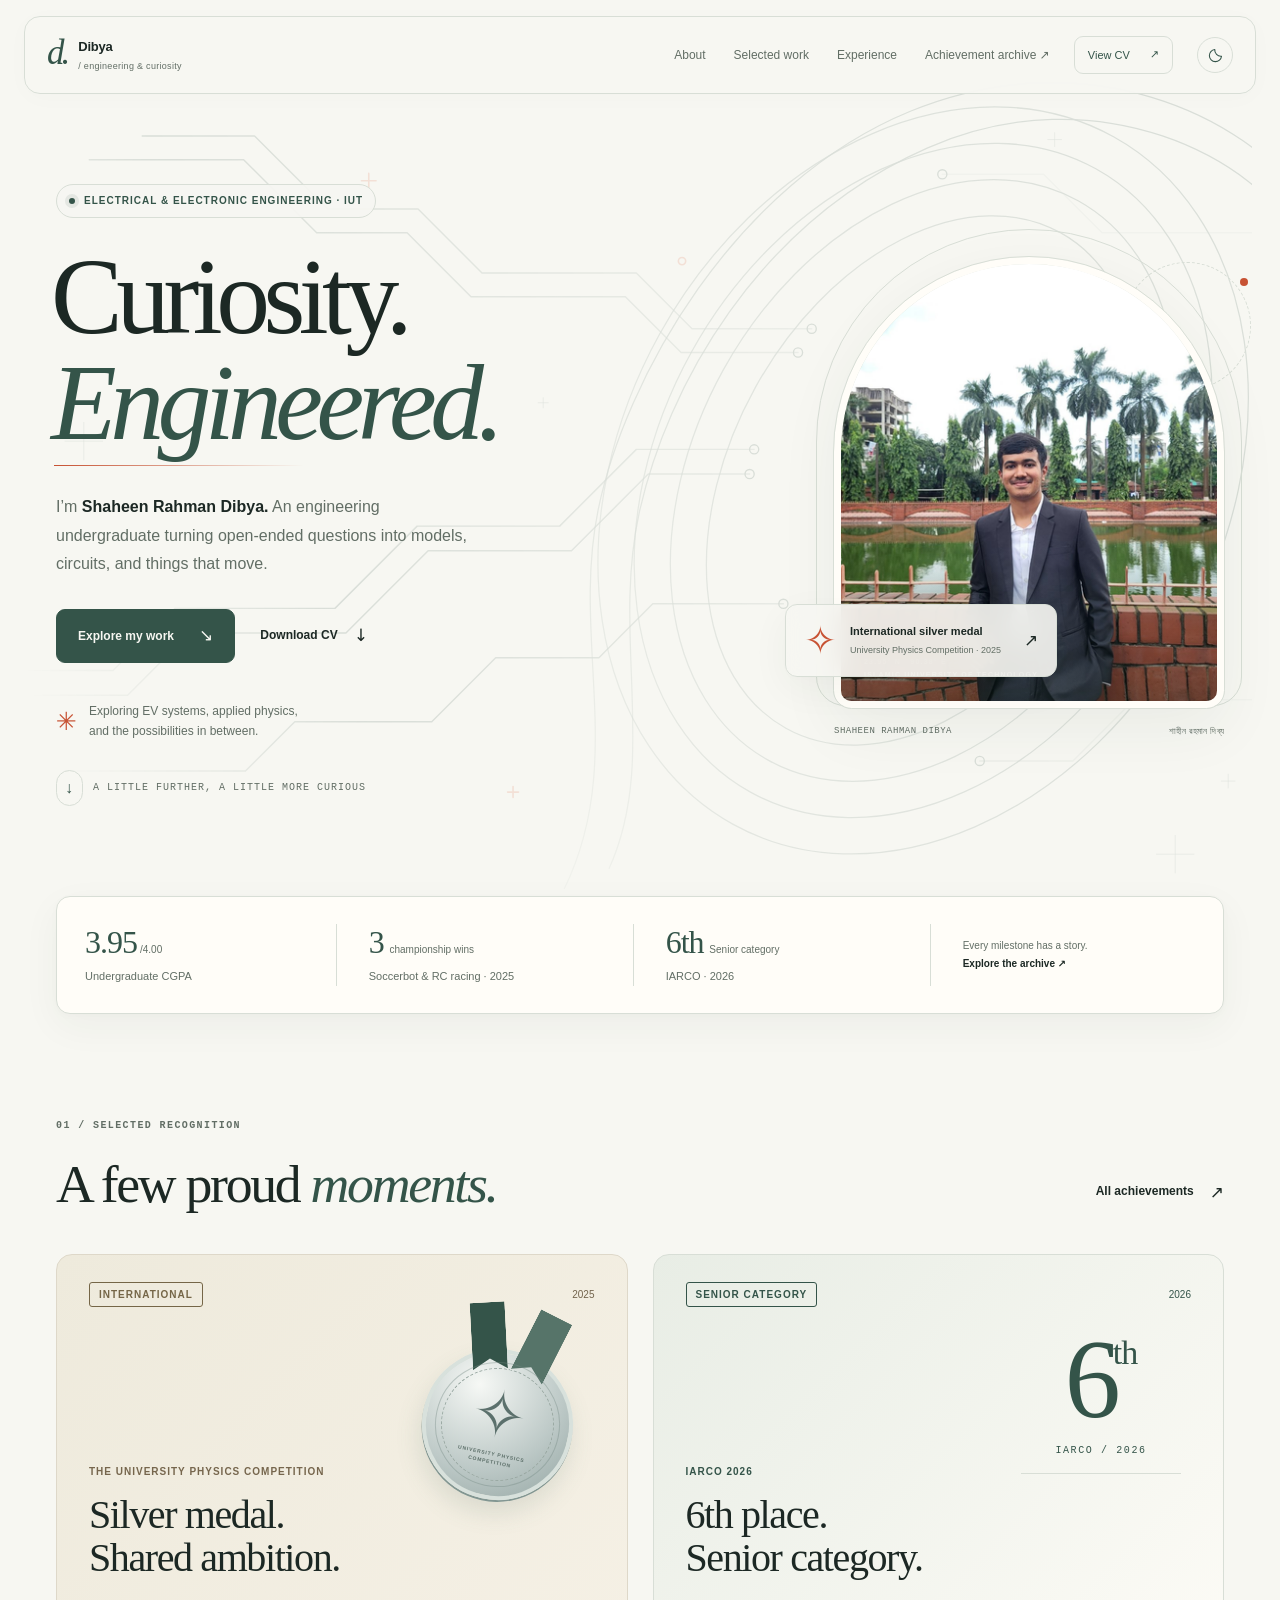
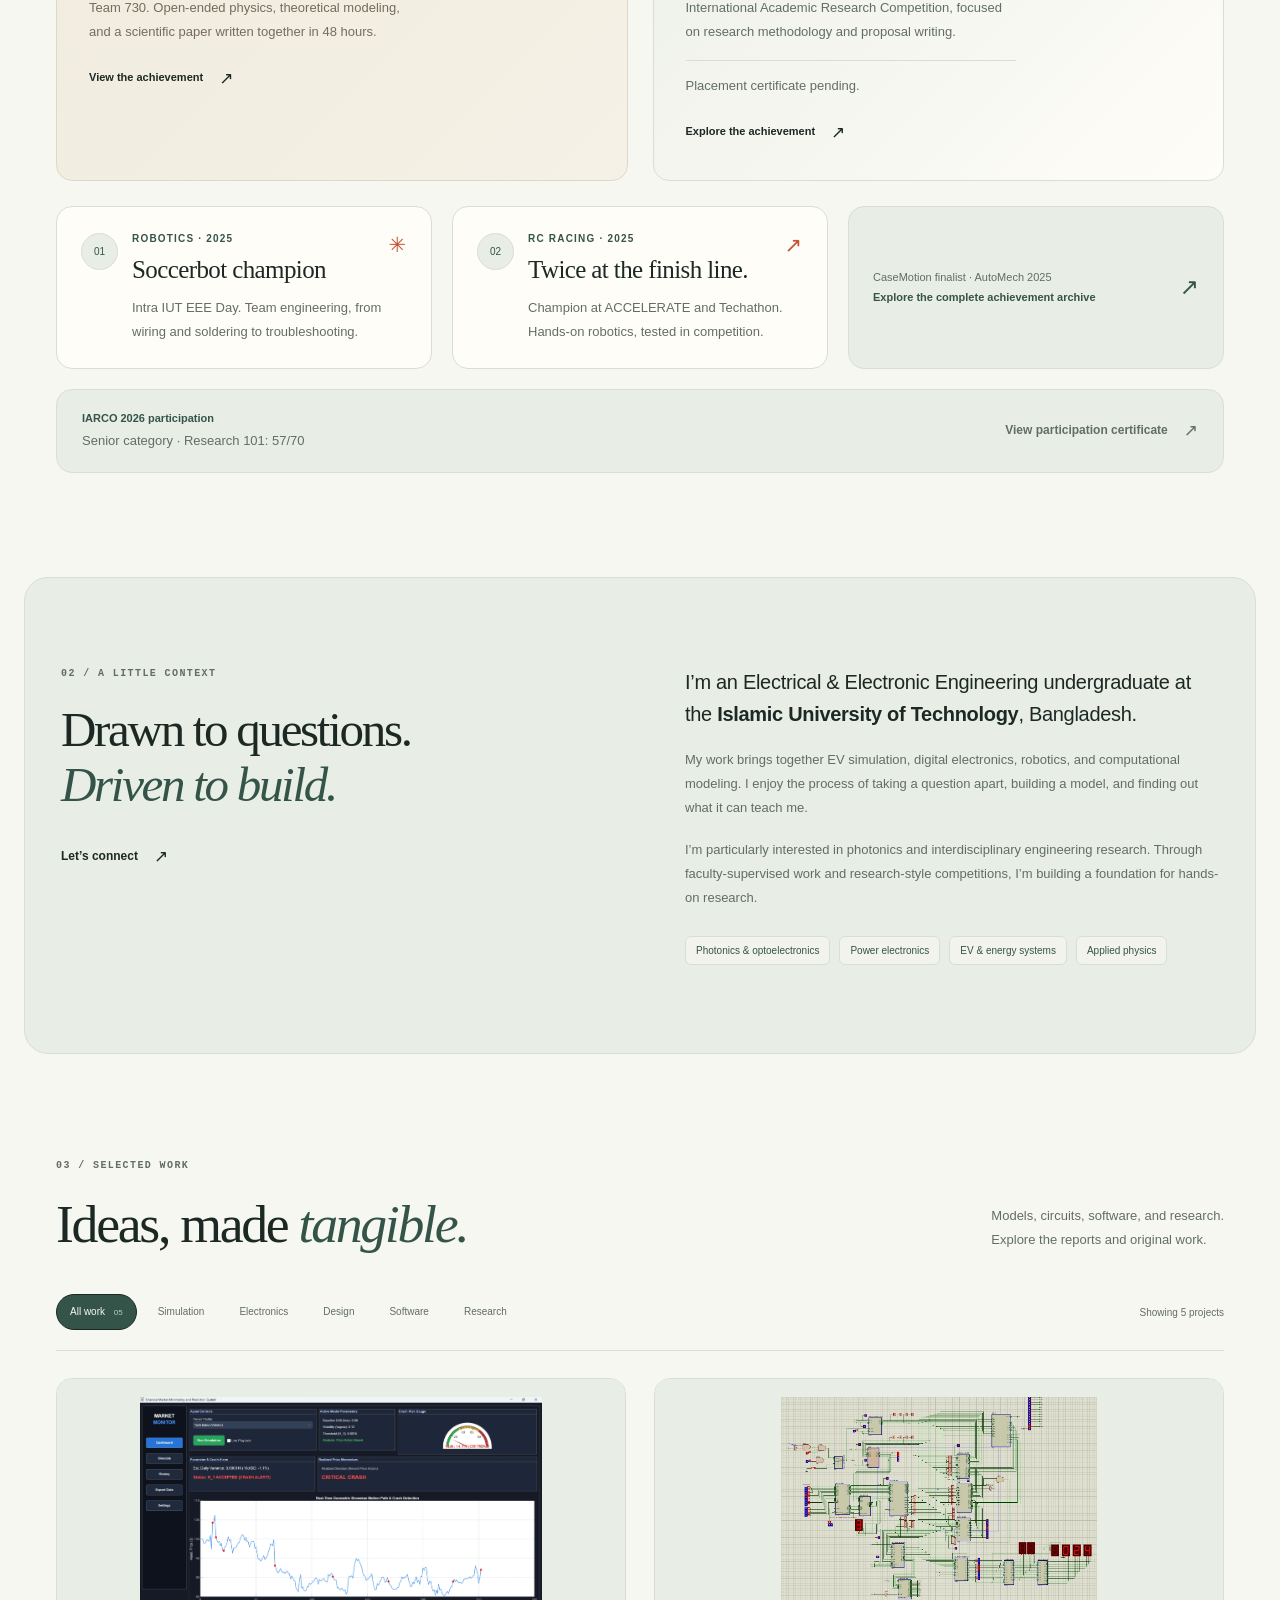
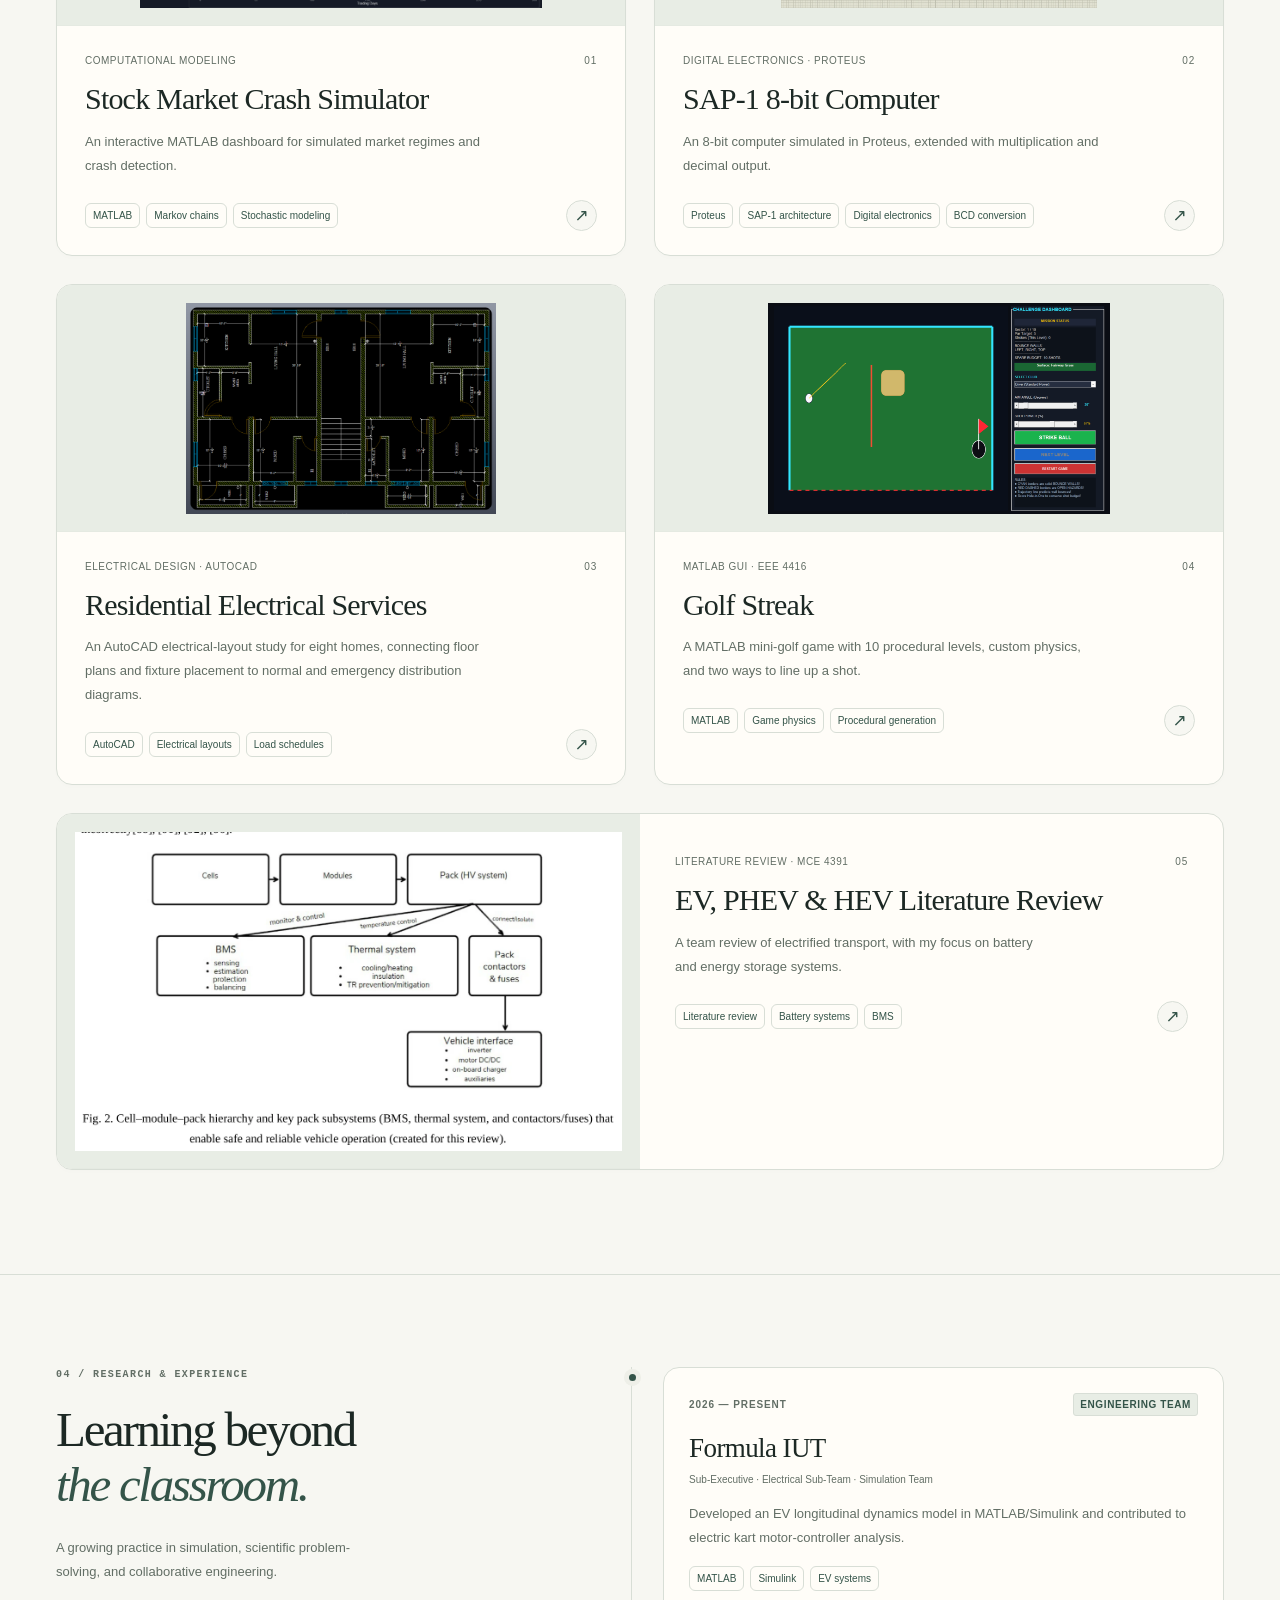
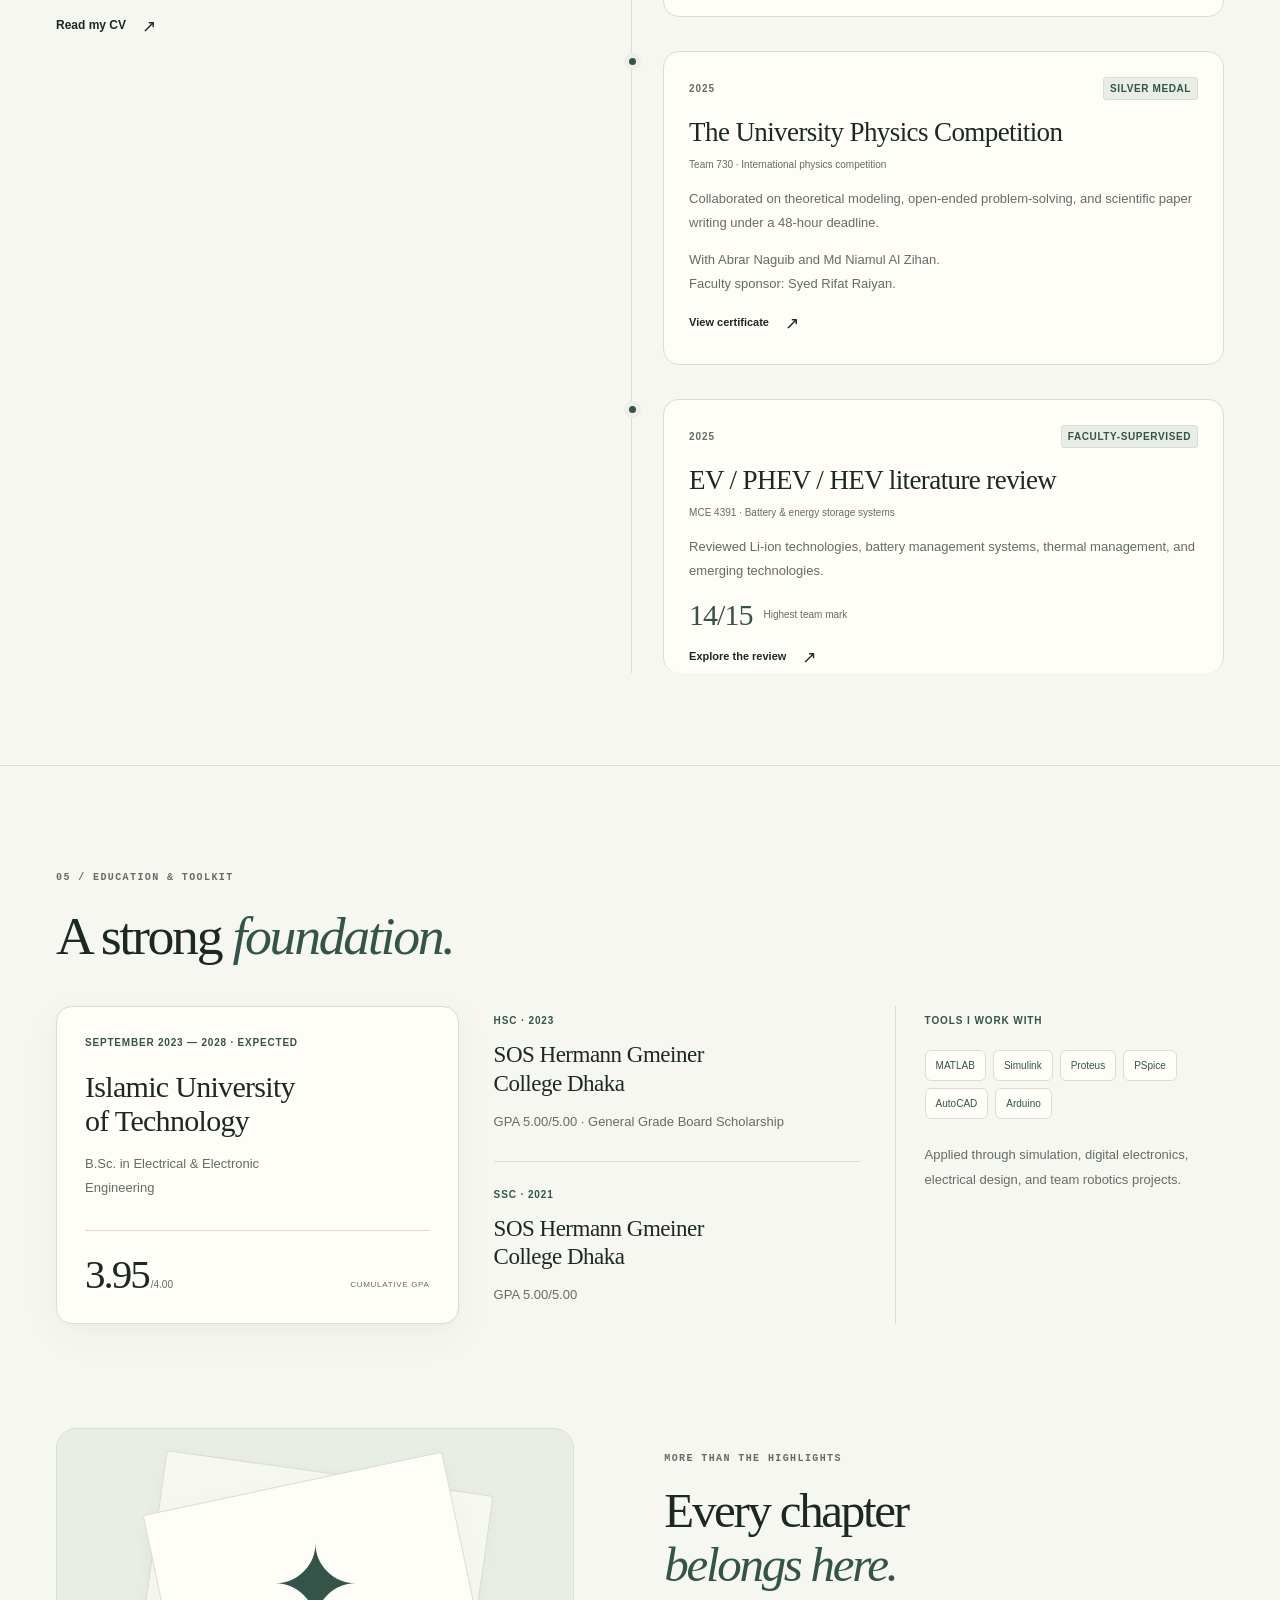
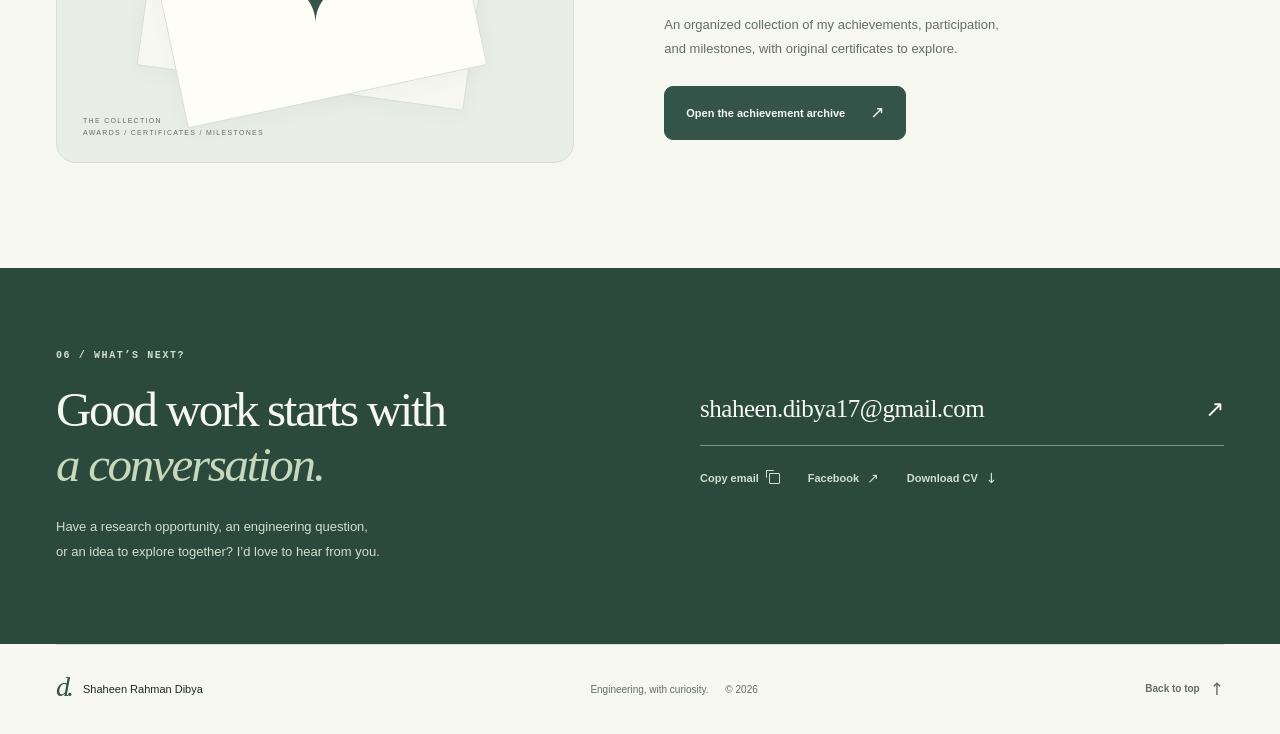
==== index.html @ 1ab67fb7 "Separate IARCO participation from pending sixth-place certificate" ====
<!doctype html>
<html lang="en">
<head>
  <meta charset="utf-8">
  <meta name="viewport" content="width=device-width, initial-scale=1">
  <meta name="description" content="Shaheen Rahman Dibya — Electrical & Electronic Engineering undergraduate at IUT. University Physics Competition silver medalist and 6th place in the IARCO 2026 Senior Category, exploring engineering and scientific research.">
  <meta name="theme-color" content="#f7f7f2">
  <meta property="og:title" content="Shaheen Rahman Dibya — Engineering Portfolio">
  <meta property="og:description" content="Curiosity, engineered. Explore my engineering projects, research experience, and complete achievement archive.">
  <meta property="og:type" content="website">
  <meta property="og:image" content="https://shaheendibya.github.io/github-portfolio/assets/portrait.png">
  <title>Shaheen Rahman Dibya — Engineering Portfolio</title>
  <link rel="icon" href="assets/favicon.svg" type="image/svg+xml">
  <link rel="stylesheet" href="style.css">
  <link rel="stylesheet" href="polish.css">
  <script src="projects.js" defer></script>
  <script src="app.js" defer></script>
  <script src="polish.js" defer></script>
</head>
<body>
  <a class="skip-link" href="#main">Skip to content</a>
  <header class="site-header">
    <div class="container header-inner">
      <a class="brand" href="#home" aria-label="Dibya, home"><span class="brand-mark" aria-hidden="true">d.</span><span class="brand-name">Dibya<span> / engineering & curiosity</span></span></a>
      <button class="mobile-toggle" aria-controls="site-nav" aria-expanded="false" aria-label="Open navigation"><span></span><span></span></button>
      <nav id="site-nav" class="desktop-nav" aria-label="Main navigation">
        <a class="nav-link" href="#about">About</a><a class="nav-link" href="#work">Selected work</a><a class="nav-link" href="#experience">Experience</a><a class="nav-link" href="archive.html">Achievement archive <span aria-hidden="true">↗</span></a>
      </nav>
      <a class="header-cv" href="assets/documents/cv.pdf" target="_blank" rel="noopener">View CV <span aria-hidden="true">↗</span></a>
      <button class="theme-toggle" type="button" hidden aria-label="Dark mode" aria-pressed="false" title="Switch to dark mode"><svg class="theme-moon" viewBox="0 0 24 24" fill="none" stroke="currentColor" stroke-width="1.5" stroke-linecap="round" stroke-linejoin="round" aria-hidden="true"><path d="M20.5 13A8.6 8.6 0 0 1 11 3.5 8.6 8.6 0 1 0 20.5 13Z"/></svg><svg class="theme-sun" viewBox="0 0 24 24" fill="none" stroke="currentColor" stroke-width="1.5" stroke-linecap="round" aria-hidden="true"><circle cx="12" cy="12" r="4"/><path d="M12 2v2m0 16v2M2 12h2m16 0h2M5 5l1.4 1.4m11.2 11.2L19 19M5 19l1.4-1.4M17.6 6.4 19 5"/></svg></button>
    </div>
  </header>
  <main id="main">
    <section class="hero container" id="home" aria-labelledby="hero-title">
      <div class="hero-copy">
        <p class="eyebrow"><span class="status-dot" aria-hidden="true"></span> ELECTRICAL & ELECTRONIC ENGINEERING · IUT</p>
        <h1 id="hero-title">Curiosity.<br><em>Engineered.</em></h1>
        <p class="hero-intro">I’m <strong>Shaheen Rahman Dibya.</strong> An engineering undergraduate turning open-ended questions into models, circuits, and things that move.</p>
        <div class="hero-actions"><a class="button button-dark" href="#work">Explore my work <span aria-hidden="true">↘</span></a><a class="text-link" href="assets/documents/cv.pdf" download="Shaheen-Rahman-Dibya-CV.pdf">Download CV <span aria-hidden="true">↓</span></a></div>
        <div class="hero-note"><span class="tiny-cross" aria-hidden="true">✳</span><p>Exploring EV systems, applied physics,<br>and the possibilities in between.</p></div>
        <a class="hero-discover" href="#highlights"><span aria-hidden="true">↓</span> A little further, a little more curious</a>
      </div>
      <div class="hero-visual">
        <div class="portrait-frame"><img src="assets/portrait.png" alt="Shaheen Rahman Dibya at the Islamic University of Technology campus" width="384" height="512" fetchpriority="high"><span class="portrait-coordinate">23.95° N &nbsp; 90.38° E<br>ISLAMIC UNIVERSITY OF TECHNOLOGY</span></div>
        <div class="portrait-caption"><span>SHAHEEN RAHMAN DIBYA</span><span lang="bn">শাহীন রহমান দিব্য</span></div>
        <a class="hero-award" href="#highlights"><span class="award-symbol" aria-hidden="true">✧</span><span><strong>International silver medal</strong><small>University Physics Competition · 2025</small></span><span aria-hidden="true">↗</span></a>
        <span class="portrait-orbit" aria-hidden="true"></span>
      </div>
    </section>
    <div class="container"><div class="stat-strip" aria-label="At a glance"><div><strong>3.95<span>/4.00</span></strong><p>Undergraduate CGPA</p></div><div><strong>3<span> championship wins</span></strong><p>Soccerbot & RC racing · 2025</p></div><div><strong>6th<span> Senior category</span></strong><p>IARCO · 2026</p></div><a href="archive.html">Every milestone has a story.<br><span>Explore the archive ↗</span></a></div></div>

    <section id="highlights" class="section container" aria-labelledby="highlights-title">
      <div class="section-heading"><div><p class="section-label">01 / SELECTED RECOGNITION</p><h2 id="highlights-title">A few proud <em>moments.</em></h2></div><a class="text-link" href="archive.html">All achievements <span aria-hidden="true">↗</span></a></div>
      <div class="recognition-grid">
        <article class="recognition-feature"><div class="recognition-meta"><span class="tag">INTERNATIONAL</span><span>2025</span></div><div class="medal-art" aria-hidden="true"><span>✧</span><span class="medal-ring"></span><span class="medal-caption">UNIVERSITY PHYSICS<br>COMPETITION</span></div><div class="recognition-copy"><p class="eyebrow">THE UNIVERSITY PHYSICS COMPETITION</p><h3>Silver medal.<br>Shared ambition.</h3><p>Team 730. Open-ended physics, theoretical modeling, and a scientific paper written together in 48 hours.</p><a class="text-link" href="archive.html?search=University%20Physics">View the achievement <span aria-hidden="true">↗</span></a></div></article>
        <article class="recognition-feature recognition-iarco">
          <div class="recognition-meta"><span class="tag">SENIOR CATEGORY</span><span>2026</span></div>
          <div class="iarco-rank-art" aria-hidden="true"><span>6<sup>th</sup></span><span>IARCO / 2026</span></div>
          <div class="recognition-copy">
            <p class="eyebrow">IARCO 2026</p>
            <h3>6th place.<br>Senior category.</h3>
            <p>International Academic Research Competition, focused on research methodology and proposal writing.</p>
            <p class="recognition-evidence">Placement certificate pending.</p>
            <a class="text-link" href="archive.html?search=IARCO%202026&amp;kind=award">Explore the achievement <span aria-hidden="true">↗</span></a>
          </div>
        </article>
        <div class="recognition-stack"><article class="recognition-small"><div class="recognition-icon" aria-hidden="true">01</div><div><p class="eyebrow">ROBOTICS · 2025</p><h3>Soccerbot champion</h3><p>Intra IUT EEE Day. Team engineering, from wiring and soldering to troubleshooting.</p></div><span class="recognition-star" aria-hidden="true">✳</span></article><article class="recognition-small"><div class="recognition-icon" aria-hidden="true">02</div><div><p class="eyebrow">RC RACING · 2025</p><h3>Twice at the finish line.</h3><p>Champion at ACCELERATE and Techathon. Hands-on robotics, tested in competition.</p></div><span class="recognition-star" aria-hidden="true">↗</span></article><a class="recognition-link" href="archive.html"><span>CaseMotion finalist · AutoMech 2025<br><strong>Explore the complete achievement archive</strong></span><span aria-hidden="true">↗</span></a></div>
      </div>
      <article class="recognition-link recognition-participation">
        <div><strong>IARCO 2026 participation</strong><p>Senior category · Research 101: 57/70</p></div>
        <a class="text-link" href="assets/documents/iarco-2026-participation.pdf" target="_blank" rel="noopener">View participation certificate <span aria-hidden="true">↗</span></a>
      </article>
    </section>

    <section id="about" class="about-section"><div class="container about-grid"><div><p class="section-label">02 / A LITTLE CONTEXT</p><h2>Drawn to questions.<br><em>Driven to build.</em></h2><a class="text-link" href="#contact">Let’s connect <span aria-hidden="true">↗</span></a></div><div class="about-copy"><p class="large-copy">I’m an Electrical & Electronic Engineering undergraduate at the <strong>Islamic University of Technology</strong>, Bangladesh.</p><p>My work brings together EV simulation, digital electronics, robotics, and computational modeling. I enjoy the process of taking a question apart, building a model, and finding out what it can teach me.</p><p>I’m particularly interested in photonics and interdisciplinary engineering research. Through faculty-supervised work and research-style competitions, I’m building a foundation for hands-on research.</p><div class="interest-list" aria-label="Research interests"><span>Photonics & optoelectronics</span><span>Power electronics</span><span>EV & energy systems</span><span>Applied physics</span></div></div></div></section>

    <section id="work" class="section container" aria-labelledby="work-title">
      <div class="section-heading"><div><p class="section-label">03 / SELECTED WORK</p><h2 id="work-title">Ideas, made <em>tangible.</em></h2></div><p class="section-aside">Models, circuits, software, and research.<br>Explore the reports and original work.</p></div>
      <div class="project-toolbar"><div class="filter-group" role="group" aria-label="Filter projects"><button class="filter-button active" data-project-filter="all" aria-pressed="true">All work <span>05</span></button><button class="filter-button" data-project-filter="simulation" aria-pressed="false">Simulation</button><button class="filter-button" data-project-filter="hardware" aria-pressed="false">Electronics</button><button class="filter-button" data-project-filter="design" aria-pressed="false">Design</button><button class="filter-button" data-project-filter="software" aria-pressed="false">Software</button><button class="filter-button" data-project-filter="research" aria-pressed="false">Research</button></div><p id="project-count" class="muted" aria-live="polite">Showing 5 projects</p></div>
      <div class="project-grid" id="project-list"></div>
      <noscript><p>Read the reports for <a href="assets/projects/stock-market-crash-simulator/project-report.pdf">Stock Market Crash Simulator</a>, <a href="assets/projects/sap-1-computer/project-report.pdf">SAP-1 8-bit Computer</a>, <a href="assets/projects/residential-electrical-services/project-report.pdf">Residential Electrical Services</a>, <a href="assets/projects/golf-streak/project-report.pdf">Golf Streak</a>, and <a href="assets/projects/ev-literature-review/literature-review.pdf">EV / PHEV / HEV Literature Review</a>.</p></noscript>
    </section>

    <section id="experience" class="experience-section"><div class="container experience-grid"><div class="experience-intro"><p class="section-label">04 / RESEARCH & EXPERIENCE</p><h2>Learning beyond<br><em>the classroom.</em></h2><p>A growing practice in simulation, scientific problem-solving, and collaborative engineering.</p><a class="text-link" href="assets/documents/cv.pdf" target="_blank" rel="noopener">Read my CV <span aria-hidden="true">↗</span></a></div><div class="timeline"><article><div class="timeline-top"><span class="timeline-date">2026 — PRESENT</span><span class="tag">ENGINEERING TEAM</span></div><h3>Formula IUT</h3><p class="timeline-role">Sub-Executive · Electrical Sub-Team · Simulation Team</p><p>Developed an EV longitudinal dynamics model in MATLAB/Simulink and contributed to electric kart motor-controller analysis.</p><div class="tool-tags"><span>MATLAB</span><span>Simulink</span><span>EV systems</span></div></article><article><div class="timeline-top"><span class="timeline-date">2025</span><span class="tag">SILVER MEDAL</span></div><h3>The University Physics Competition</h3><p class="timeline-role">Team 730 · International physics competition</p><p>Collaborated on theoretical modeling, open-ended problem-solving, and scientific paper writing under a 48-hour deadline.</p><p class="timeline-detail">With Abrar Naguib and Md Niamul Al Zihan.<br>Faculty sponsor: Syed Rifat Raiyan.</p><a class="text-link" href="archive.html?search=University%20Physics">View certificate <span aria-hidden="true">↗</span></a></article><article><div class="timeline-top"><span class="timeline-date">2025</span><span class="tag">FACULTY-SUPERVISED</span></div><h3>EV / PHEV / HEV literature review</h3><p class="timeline-role">MCE 4391 · Battery & energy storage systems</p><p>Reviewed Li-ion technologies, battery management systems, thermal management, and emerging technologies.</p><p class="review-score"><strong>14/15</strong><span>Highest team mark</span></p><a class="text-link" href="project.html?project=ev-literature-review">Explore the review <span aria-hidden="true">↗</span></a></article></div></div></section>

    <section id="education" class="section container" aria-labelledby="education-title"><div class="section-heading"><div><p class="section-label">05 / EDUCATION & TOOLKIT</p><h2 id="education-title">A strong <em>foundation.</em></h2></div></div><div class="education-grid"><article class="education-primary"><p class="eyebrow">SEPTEMBER 2023 — 2028 · EXPECTED</p><h3>Islamic University<br>of Technology</h3><p>B.Sc. in Electrical & Electronic Engineering</p><div class="education-grade"><strong>3.95<span>/4.00</span></strong><span>CUMULATIVE GPA</span></div></article><div class="education-secondary"><article><p class="eyebrow">HSC · 2023</p><h3>SOS Hermann Gmeiner College Dhaka</h3><p>GPA 5.00/5.00 · General Grade Board Scholarship</p></article><article><p class="eyebrow">SSC · 2021</p><h3>SOS Hermann Gmeiner College Dhaka</h3><p>GPA 5.00/5.00</p></article></div><div class="toolkit"><p class="eyebrow">TOOLS I WORK WITH</p><div><span>MATLAB</span><span>Simulink</span><span>Proteus</span><span>PSpice</span><span>AutoCAD</span><span>Arduino</span></div><p>Applied through simulation, digital electronics, electrical design, and team robotics projects.</p></div></div></section>

    <section class="archive-banner container" aria-labelledby="archive-banner-title"><div class="archive-banner-art" aria-hidden="true"><span>✦</span><span class="archive-banner-index">THE COLLECTION<br>AWARDS / CERTIFICATES / MILESTONES</span></div><div><p class="section-label">MORE THAN THE HIGHLIGHTS</p><h2 id="archive-banner-title">Every chapter<br><em>belongs here.</em></h2><p>An organized collection of my achievements, participation, and milestones, with original certificates to explore.</p><a class="button button-dark" href="archive.html">Open the achievement archive <span aria-hidden="true">↗</span></a></div></section>

    <section id="contact" class="contact-section"><div class="container contact-inner"><div><p class="section-label">06 / WHAT’S NEXT?</p><h2>Good work starts with<br><em>a conversation.</em></h2><p>Have a research opportunity, an engineering question,<br>or an idea to explore together? I’d love to hear from you.</p></div><div class="contact-actions"><a class="contact-email" href="mailto:shaheen.dibya17@gmail.com">shaheen.dibya17@gmail.com <span aria-hidden="true">↗</span></a><div class="contact-links"><button class="text-link" id="copy-email">Copy email <span aria-hidden="true">⧉</span></button><a class="text-link" href="https://www.facebook.com/dibya.rahman.77/" target="_blank" rel="noopener noreferrer">Facebook <span aria-hidden="true">↗</span></a><a class="text-link" href="assets/documents/cv.pdf" download="Shaheen-Rahman-Dibya-CV.pdf">Download CV <span aria-hidden="true">↓</span></a></div><p id="copy-status" role="status"></p></div></div></section>
  </main>
  <footer class="site-footer container"><a class="brand footer-brand" href="#home"><span class="brand-mark" aria-hidden="true">d.</span><span>Shaheen Rahman Dibya</span></a><p>Engineering, with curiosity. <span>© <span id="current-year">2026</span></span></p><a class="text-link" href="#home">Back to top <span aria-hidden="true">↑</span></a></footer>
</body>
</html>
---- style.css ----
/* Shared foundation and portfolio; no remote assets or fonts. */
:root {
  --paper: #f7f7f2;
  --ink: #1c2824;
  --accent: #dd633f;
  --green: #345449;
  --muted: #69716c;
  --line: #d8ded6;
  --sage: #e8ede5;
  --serif: Georgia,'Times New Roman',serif;
  --sans: Arial,Helvetica,'DejaVu Sans',sans-serif;
  --radius: 12px;
}

*,*::before,*::after {
  box-sizing: border-box;
}

html {
  scroll-behavior: smooth;
  scroll-padding-top: 100px;
}

body {
  margin: 0;
  background: var(--paper);
  color: var(--ink);
  font: 15px/1.7 var(--sans);
  -webkit-font-smoothing: antialiased;
}

button,input,select,textarea {
  font: inherit;
}

button,a {
  -webkit-tap-highlight-color: transparent;
}

button {
  color: inherit;
  cursor: pointer;
}

a {
  color: inherit;
  text-decoration: none;
}

img,svg {
  display: block;
  max-width: 100%;
}

img {
  height: auto;
}

h1,h2,h3,h4,p {
  margin: 0;
}

h1,h2,h3 {
  font-family: var(--serif);
  font-weight: 400;
  line-height: 1.12;
}

h2 {
  font-size: clamp(38px,4.2vw,54px);
  letter-spacing: -2.3px;
}

h2 em,h1 em {
  color: var(--green);
  font-weight: 400;
}

p+p {
  margin-top: 18px;
}

strong {
  font-weight: 600;
}

::selection {
  background: #c8d9c5;
  color: var(--ink);
}

:focus-visible {
  outline: 3px solid var(--accent);
  outline-offset: 5px;
}

[hidden] {
  display: none!important;
}

body:has(dialog[open]) {
  overflow: hidden;
}

.container {
  width: calc(100% - 112px);
  max-width: 1180px;
  margin-inline: auto;
}

.section {
  padding-block: 104px;
}

.section-label,.eyebrow {
  font-size: 10px;
  font-weight: 600;
  line-height: 1.6;
  letter-spacing: 1.55px;
  text-transform: uppercase;
}

.section-label {
  color: var(--muted);
  margin-bottom: 20px;
}

.eyebrow {
  color: var(--green);
}

.muted {
  color: var(--muted);
}

.large-copy {
  font-size: 21px;
  line-height: 1.6;
  letter-spacing: -.3px;
}

.tag {
  display: inline-flex;
  align-items: center;
  border: 1px solid currentColor;
  border-radius: 3px;
  padding: 4px 9px;
  font-size: 9px;
  letter-spacing: 1.1px;
  line-height: 1.5;
  font-weight: 600;
  white-space: nowrap;
}

.button {
  display: inline-flex;
  align-items: center;
  justify-content: center;
  gap: 25px;
  min-height: 48px;
  padding: 13px 21px;
  border: 1px solid transparent;
  border-radius: 5px;
  font-size: 12px;
  font-weight: 600;
  line-height: 1.5;
  transition: background .2s,transform .2s;
}

.button:hover {
  transform: translateY(-2px);
}

.button-dark {
  background: var(--ink);
  color: var(--paper);
}

.button-dark:hover {
  background: var(--green);
}

.button-outline {
  background: transparent;
  border-color: var(--line);
}

.button-outline:hover {
  background: var(--sage);
}

.button span[aria-hidden] {
  font-size: 17px;
  font-weight: 400;
}

.text-link {
  display: inline-flex;
  gap: 16px;
  align-items: center;
  width: fit-content;
  background: none;
  padding: 0;
  border: 0;
  border-bottom: 1px solid transparent;
  font-size: 12px;
  font-weight: 600;
  line-height: 1.8;
  transition: border-color .2s;
}

.text-link:hover {
  border-color: currentColor;
}

.text-link span[aria-hidden] {
  font-size: 17px;
  font-weight: 400;
}

.skip-link {
  position: fixed;
  z-index: 100;
  left: 20px;
  top: -100px;
  background: var(--ink);
  color: white;
  border-radius: 4px;
  padding: 12px 20px;
}

.skip-link:focus {
  top: 14px;
}

/* Shared header */
.site-header {
  position: relative;
  z-index: 20;
  border-bottom: 1px solid var(--line);
  background: var(--paper);
}

.header-inner {
  height: 94px;
  display: flex;
  align-items: center;
  gap: 34px;
}

.brand {
  display: inline-flex;
  align-items: center;
  gap: 11px;
  flex-shrink: 0;
}

.brand-mark {
  font: italic 35px/1 var(--serif);
  letter-spacing: -3px;
  color: var(--green);
  margin-top: -5px;
}

.brand-name {
  font-size: 13px;
  font-weight: 600;
  letter-spacing: -.2px;
  white-space: nowrap;
}

.brand-name>span {
  display: block;
  font-size: 9px;
  letter-spacing: .3px;
  font-weight: 400;
  color: var(--muted);
  margin-top: 1px;
}

.desktop-nav {
  display: flex;
  align-items: center;
  gap: 28px;
  margin-left: auto;
}

.nav-link {
  font-size: 11px;
  white-space: nowrap;
  position: relative;
  line-height: 2;
  color: #4f5952;
}

.nav-link:hover,.nav-link.active,.nav-link[aria-current="page"] {
  color: var(--ink);
}

.nav-link::after {
  content: '';
  position: absolute;
  height: 1px;
  bottom: 0;
  left: 0;
  right: 0;
  background: currentColor;
  transform: scaleX(0);
  transform-origin: left;
  transition: transform .2s;
}

.nav-link:hover::after,.nav-link.active::after,.nav-link[aria-current="page"]::after {
  transform: scaleX(1);
}

.header-cv {
  display: flex;
  align-items: center;
  gap: 20px;
  font-size: 11px;
  border: 1px solid #b9c1b9;
  border-radius: 4px;
  padding: 9px 13px;
  white-space: nowrap;
}

.header-cv:hover {
  background: var(--sage);
}

.mobile-toggle {
  display: none;
  width: 42px;
  height: 42px;
  background: transparent;
  align-items: center;
  justify-content: center;
  flex-direction: column;
  gap: 6px;
  border: 1px solid var(--line);
  border-radius: 4px;
}

.mobile-toggle>span {
  display: block;
  width: 17px;
  height: 1px;
  background: var(--ink);
  transition: transform .2s;
}

.mobile-toggle[aria-expanded="true"]>span:first-child {
  transform: translateY(3.5px) rotate(45deg);
}

.mobile-toggle[aria-expanded="true"]>span:last-child {
  transform: translateY(-3.5px) rotate(-45deg);
}

/* Introduction */
.hero {
  display: grid;
  grid-template-columns: 1.15fr .85fr;
  gap: 72px;
  align-items: center;
  padding-top: 86px;
  padding-bottom: 85px;
}

.hero-copy>.eyebrow {
  font-size: 9px;
  letter-spacing: 1.15px;
  display: flex;
  align-items: center;
  gap: 9px;
  margin-bottom: 26px;
}

.status-dot {
  width: 6px;
  height: 6px;
  border-radius: 50%;
  background: var(--accent);
  flex-shrink: 0;
  box-shadow: 0 0 0 4px #dd633f0c;
}

.hero h1 {
  font-size: clamp(76px,8.4vw,112px);
  line-height: 1;
  letter-spacing: -6.5px;
  margin-left: -5px;
}

.hero h1 em {
  display: inline-block;
}

.hero-intro {
  font-size: 16px;
  line-height: 1.8;
  max-width: 425px;
  margin-top: 27px;
  color: #59635b;
}

.hero-intro strong {
  color: var(--ink);
}

.hero-actions {
  display: flex;
  align-items: center;
  gap: 25px;
  margin-top: 30px;
  flex-wrap: wrap;
}

.hero-note {
  display: flex;
  align-items: center;
  gap: 12px;
  margin-top: 38px;
}

.hero-note p {
  font-size: 10px;
  line-height: 1.7;
  color: var(--muted);
}

.tiny-cross {
  font-size: 25px;
  line-height: 1;
  color: var(--accent);
}

.hero-visual {
  position: relative;
  justify-self: end;
  width: 100%;
  max-width: 390px;
  padding-top: 6px;
}

.portrait-frame {
  height: 451px;
  position: relative;
  border-radius: 200px 200px 9px 9px;
  overflow: hidden;
  background: #dbe1d5;
  isolation: isolate;
}

.portrait-frame img {
  width: 100%;
  height: 100%;
  object-fit: cover;
  object-position: center 36%;
  filter: saturate(.82);
}

.portrait-frame::after {
  content: '';
  position: absolute;
  inset: 65% 0 0;
  z-index: 0;
  background: linear-gradient(transparent,#15231c73);
}

.portrait-coordinate {
  position: absolute;
  left: 23px;
  bottom: 19px;
  z-index: 1;
  font-size: 7px;
  line-height: 1.8;
  font-weight: 600;
  letter-spacing: 1.2px;
  color: #fff;
}

.portrait-caption {
  display: flex;
  justify-content: space-between;
  gap: 10px;
  padding-top: 16px;
  font-size: 8px;
  letter-spacing: 1.3px;
  color: var(--muted);
}

.portrait-caption [lang] {
  letter-spacing: .2px;
}

.hero-award {
  position: absolute;
  z-index: 2;
  left: -49px;
  bottom: 62px;
  display: flex;
  align-items: center;
  gap: 13px;
  background: var(--paper);
  border: 1px solid #e4e4d8;
  border-radius: 7px;
  padding: 16px 18px;
  box-shadow: 0 10px 32px #1c28240d;
  transition: transform .2s;
}

.hero-award:hover {
  transform: translateY(-4px);
}

.hero-award .award-symbol {
  font: 39px/1 var(--serif);
  color: #9c8147;
}

.hero-award strong {
  display: block;
  font-size: 11px;
  line-height: 1.5;
  font-weight: 600;
}

.hero-award small {
  font-size: 8px;
  color: var(--muted);
  display: block;
  margin-top: 3px;
}

.hero-award>span:last-child {
  margin-left: 10px;
  font-size: 17px;
}

.portrait-orbit {
  width: 88px;
  height: 88px;
  border: 1px solid #a9b6a2;
  border-radius: 50%;
  position: absolute;
  right: -30px;
  top: 45px;
  z-index: -1;
}

.portrait-orbit::after {
  content: '';
  position: absolute;
  width: 8px;
  height: 8px;
  background: var(--accent);
  border-radius: 50%;
  right: 2px;
  top: 15px;
}

.stat-strip {
  display: grid;
  grid-template-columns: 1fr 1.18fr 1.18fr 1.05fr;
  border-top: 1px solid var(--line);
  border-bottom: 1px solid var(--line);
  padding-block: 28px;
}

.stat-strip>div {
  border-right: 1px solid var(--line);
  padding-left: 32px;
}

.stat-strip>div:first-child {
  padding-left: 0;
}

.stat-strip strong {
  font-family: var(--serif);
  font-size: 32px;
  font-weight: 400;
  line-height: 1.15;
  letter-spacing: -1px;
}

.stat-strip strong span {
  font-family: var(--sans);
  font-size: 10px;
  letter-spacing: 0;
  color: var(--muted);
  margin-left: 3px;
  white-space: nowrap;
}

.stat-strip p {
  font-size: 9px;
  color: var(--muted);
  margin-top: 7px;
}

.stat-strip>a {
  align-self: center;
  font-size: 10px;
  line-height: 1.8;
  padding-left: 32px;
  color: var(--muted);
}

.stat-strip>a span {
  color: var(--ink);
  font-weight: 600;
}

.stat-strip>a:hover span {
  text-decoration: underline;
  text-underline-offset: 4px;
}

/* Recognition */
.section-heading {
  display: flex;
  align-items: flex-end;
  justify-content: space-between;
  gap: 32px;
  margin-bottom: 40px;
}

.section-heading>.text-link {
  margin-bottom: 6px;
}

.section-aside {
  font-size: 12px;
  line-height: 1.8;
  color: var(--muted);
  margin-bottom: 3px;
}

.recognition-grid {
  display: grid;
  grid-template-columns: 1.05fr 1fr;
  gap: 25px;
}

.recognition-feature {
  background: #ebe4d6;
  border: 1px solid #e3daca;
  border-radius: var(--radius);
  padding: 27px 32px 32px;
  min-height: 470px;
  position: relative;
  overflow: hidden;
}

.recognition-meta {
  display: flex;
  justify-content: space-between;
  align-items: center;
  position: relative;
  z-index: 1;
  color: #72634c;
  font-size: 10px;
}

.recognition-meta .tag {
  font-size: 8px;
  letter-spacing: 1px;
  color: #756647;
}

.recognition-copy {
  position: relative;
  z-index: 2;
  margin-top: 157px;
  max-width: 330px;
}

.recognition-copy>.eyebrow {
  font-size: 8px;
  letter-spacing: 1px;
  color: #76664d;
  margin-bottom: 13px;
}

.recognition-copy h3 {
  font-size: 40px;
  letter-spacing: -1.4px;
  line-height: 1.08;
}

.recognition-copy>p:not(.eyebrow) {
  font-size: 11px;
  line-height: 1.8;
  color: #756c5c;
  max-width: 295px;
  margin-top: 16px;
}

.recognition-copy>.text-link {
  margin-top: 19px;
  font-size: 10px;
}

.medal-art {
  position: absolute;
  top: 94px;
  right: 54px;
  width: 151px;
  height: 151px;
  background: radial-gradient(circle at 32% 25%,#f6f8f5,#bdc9c7 58%,#92a4a1);
  border-radius: 50%;
  border: 4px solid #d8e1dc;
  box-shadow: 0 2px 0 #829692,0 13px 24px #536e6126;
  display: flex;
  align-items: center;
  justify-content: center;
  transform: rotate(12deg);
}

.medal-art::before,.medal-art::after {
  content: '';
  position: absolute;
  bottom: 123px;
  width: 35px;
  height: 67px;
  background: #345449;
  z-index: -1;
  clip-path: polygon(0 0,100% 0,100% 100%,50% 84%,0 100%);
}

.medal-art::before {
  left: 27px;
  transform: rotate(-15deg);
}

.medal-art::after {
  right: 27px;
  transform: rotate(15deg);
  background: #567469;
}

.medal-art>span:first-child {
  font: 65px/1 var(--serif);
  color: #5b706c;
  position: relative;
  margin-bottom: 18px;
}

.medal-ring {
  position: absolute;
  inset: 9px;
  border: 1px solid #768b8466;
  border-radius: 50%;
}

.medal-ring::before {
  content: '';
  position: absolute;
  inset: 5px;
  border: 1px dashed #9aa9a3;
  border-radius: 50%;
}

.medal-caption {
  position: absolute;
  bottom: 30px;
  left: 0;
  right: 0;
  text-align: center;
  font-size: 5px;
  letter-spacing: .8px;
  color: #5a6d67;
  line-height: 1.5;
  font-weight: 600;
}

.recognition-stack {
  display: grid;
  grid-template-rows: 1fr 1fr auto;
  gap: 16px;
}

.recognition-small {
  display: flex;
  position: relative;
  align-items: flex-start;
  gap: 19px;
  padding: 30px 28px;
  border: 1px solid var(--line);
  border-radius: var(--radius);
}

.recognition-icon {
  width: 37px;
  height: 37px;
  flex-shrink: 0;
  border: 1px solid #c5cfc3;
  border-radius: 50%;
  display: grid;
  place-items: center;
  font-size: 10px;
  color: var(--green);
  margin-top: 2px;
}

.recognition-small .eyebrow {
  font-size: 8px;
  letter-spacing: 1.2px;
  margin-bottom: 9px;
}

.recognition-small h3 {
  font-size: 25px;
  letter-spacing: -.6px;
  margin-right: 18px;
}

.recognition-small p:not(.eyebrow) {
  font-size: 11px;
  line-height: 1.8;
  color: var(--muted);
  max-width: 285px;
  margin-top: 12px;
}

.recognition-star {
  position: absolute;
  right: 25px;
  top: 28px;
  color: var(--accent);
  font-size: 21px;
  line-height: 1;
}

.recognition-link {
  display: flex;
  justify-content: space-between;
  gap: 20px;
  align-items: center;
  background: var(--sage);
  border: 1px solid #dfe5d9;
  border-radius: 8px;
  padding: 19px 25px;
  font-size: 10px;
  color: var(--muted);
  line-height: 1.8;
  transition: background .2s;
}

.recognition-link:hover {
  background: #dce5d7;
}

.recognition-link strong {
  color: var(--ink);
  font-size: 11px;
  font-weight: 600;
}

.recognition-link>span:last-child {
  font-size: 23px;
  color: var(--green);
}

/* About */
.about-section {
  background: var(--sage);
  padding-block: 88px;
  border-block: 1px solid #e0e5da;
}

.about-grid {
  display: grid;
  grid-template-columns: 1fr 1fr;
  gap: 90px;
}

.about-grid h2 {
  font-size: 49px;
  line-height: 1.13;
}

.about-grid>div:first-child>.text-link {
  margin-top: 29px;
}

.about-copy .large-copy {
  font-size: 20px;
  line-height: 1.6;
  color: var(--ink);
}

.about-copy>p:not(.large-copy) {
  font-size: 12px;
  line-height: 1.9;
  color: #626e62;
}

.interest-list {
  display: flex;
  gap: 9px;
  flex-wrap: wrap;
  margin-top: 26px;
}

.interest-list span {
  border: 1px solid #cbd5c6;
  border-radius: 3px;
  font-size: 9px;
  padding: 6px 10px;
  line-height: 1.5;
  color: #56624f;
}

/* Projects */
.project-toolbar {
  display: flex;
  align-items: center;
  justify-content: space-between;
  gap: 20px;
  margin-bottom: 27px;
  border-bottom: 1px solid var(--line);
  padding-bottom: 20px;
}

.filter-group {
  display: flex;
  align-items: center;
  gap: 6px;
  flex-wrap: wrap;
}

.filter-button {
  background: none;
  border: 1px solid transparent;
  padding: 7px 13px;
  border-radius: 4px;
  font-size: 10px;
  line-height: 1.8;
  color: var(--muted);
  white-space: nowrap;
  transition: background .2s,border-color .2s;
}

.filter-button:hover {
  background: var(--sage);
}

.filter-button.active {
  border-color: var(--ink);
  background: var(--ink);
  color: var(--paper);
}

.filter-button span {
  font-size: 8px;
  margin-left: 6px;
  opacity: .6;
}

.project-toolbar>.muted {
  font-size: 9px;
  white-space: nowrap;
}

.project-grid {
  display: grid;
  grid-template-columns: repeat(2,minmax(0,1fr));
  gap: 28px;
}

.project-card {
  position: relative;
  min-width: 0;
  border: 1px solid var(--line);
  border-radius: var(--radius);
  overflow: hidden;
  background: #fafaf6;
  transition: box-shadow .25s,transform .25s;
}

.project-card:hover {
  box-shadow: 0 10px 35px #1c282409;
  transform: translateY(-3px);
}

.project-visual {
  height: 247px;
  position: relative;
  overflow: hidden;
  display: flex;
  align-items: center;
  justify-content: center;
  background: #e3e9df;
  color: #53705b;
}

.project-visual::after {
  content: '';
  position: absolute;
  inset: 0;
  pointer-events: none;
  border-bottom: 1px solid #1c282409;
  background-image: radial-gradient(#213b2d10 .65px,transparent .65px);
  background-size: 10px 10px;
  opacity: .4;
}

.project-visual svg {
  width: 83%;
  height: 82%;
  position: relative;
  z-index: 1;
}

.project-visual .project-cover {
  width: 100%;
  height: 100%;
  padding: 12px;
  object-fit: contain;
}

.project-visual svg text {
  fill: currentColor;
  stroke: none;
  font: 13px var(--sans);
  letter-spacing: 2px;
}

.project-visual-ev {
  background: #e0e8de;
}

.project-visual-computer {
  background: #e9e6db;
  color: #817353;
}

.project-visual-market {
  background: #e4e6e8;
  color: #697581;
}

.project-visual-building {
  background: #e7e3d9;
  color: #8c7b59;
}

.project-visual-robotics {
  background: #e9e1d5;
  color: #8c7254;
}

.project-visual-label {
  position: absolute;
  z-index: 2;
  top: 19px;
  left: 22px;
  font-size: 8px;
  color: #617062;
  letter-spacing: 1.2px;
  text-transform: uppercase;
}

.project-body {
  padding: 27px 28px 24px;
}

.project-category {
  display: flex;
  align-items: center;
  justify-content: space-between;
  gap: 15px;
  font-size: 9px;
  line-height: 1.6;
  letter-spacing: .5px;
  color: var(--muted);
}

.project-number {
  font-size: 10px;
  letter-spacing: .8px;
}

.project-title {
  font-size: 30px;
  letter-spacing: -.8px;
  margin-top: 13px;
  line-height: 1.15;
}

.project-open {
  padding: 0;
  border: 0;
  background: none;
  text-align: left;
  font: inherit;
  line-height: inherit;
  letter-spacing: inherit;
  color: inherit;
}

.project-open:hover {
  color: var(--green);
}

/* The title link makes the entire project card clickable. */
.project-open::after {
  content: '';
  position: absolute;
  inset: 0;
  z-index: 1;
}

.project-card:focus-within {
  outline: 3px solid var(--accent);
  outline-offset: 4px;
}

.project-description {
  font-size: 11px;
  line-height: 1.9;
  color: var(--muted);
  max-width: 420px;
  margin-top: 13px;
}

.project-card-bottom {
  display: flex;
  align-items: center;
  justify-content: space-between;
  gap: 12px;
  margin-top: 22px;
}

.tool-tags {
  display: flex;
  flex-wrap: wrap;
  align-items: center;
  gap: 6px;
}

.tool-tags>span {
  font-size: 8px;
  line-height: 1.5;
  color: #737c70;
  border: 1px solid #dce1d6;
  border-radius: 3px;
  padding: 4px 7px;
  white-space: nowrap;
}

.project-open-arrow {
  position: relative;
  z-index: 2;
  width: 31px;
  height: 31px;
  flex-shrink: 0;
  display: grid;
  place-items: center;
  border: 1px solid #cfd7cb;
  border-radius: 50%;
  background: transparent;
  font-size: 17px;
  line-height: 1;
  color: var(--green);
  transition: background .2s,color .2s;
}

.project-open-arrow:hover {
  background: var(--ink);
  color: var(--paper);
}

.project-grid:not(.filtered) .project-card:last-child:nth-child(odd) {
  grid-column: 1/-1;
  display: grid;
  grid-template-columns: 1fr 1fr;
}

.project-grid:not(.filtered) .project-card:last-child:nth-child(odd) .project-visual {
  height: 100%;
  min-height: 281px;
}

.project-grid:not(.filtered) .project-card:last-child:nth-child(odd) .project-body {
  padding: 40px 35px;
}

.project-grid:not(.filtered) .project-card:last-child:nth-child(odd) .project-description {
  max-width: 370px;
}

/* Experience */
.experience-section {
  background: #eeefe8;
  border-block: 1px solid #e4e6dd;
  padding-block: 92px;
}

.experience-grid {
  display: grid;
  grid-template-columns: .9fr 1.1fr;
  gap: 90px;
}

.experience-intro h2 {
  font-size: 49px;
}

.experience-intro>p:not(.section-label) {
  font-size: 12px;
  line-height: 1.9;
  color: var(--muted);
  max-width: 300px;
  margin-top: 23px;
}

.experience-intro>.text-link {
  margin-top: 27px;
}

.timeline {
  border-left: 1px solid #cdd5c8;
  padding-left: 31px;
}

.timeline article {
  position: relative;
  padding-bottom: 35px;
  margin-bottom: 34px;
  border-bottom: 1px solid var(--line);
}

.timeline article:last-child {
  border-bottom: 0;
  margin-bottom: 0;
  padding-bottom: 0;
}

.timeline article::before {
  content: '';
  position: absolute;
  width: 7px;
  height: 7px;
  left: -35px;
  top: 6px;
  border-radius: 50%;
  background: var(--green);
  box-shadow: 0 0 0 5px #eeefe8;
}

.timeline-top {
  display: flex;
  align-items: center;
  justify-content: space-between;
  gap: 12px;
  margin-bottom: 17px;
}

.timeline-date {
  font-size: 8px;
  letter-spacing: .9px;
  color: var(--muted);
  font-weight: 600;
}

.timeline .tag {
  font-size: 7px;
  letter-spacing: .6px;
  color: #75826d;
  border-color: #c7d0bf;
  padding: 3px 6px;
}

.timeline h3 {
  font-size: 27px;
  letter-spacing: -.6px;
  margin-bottom: 8px;
}

.timeline-role {
  font-size: 10px;
  line-height: 1.8;
  color: #52624f;
}

.timeline article>p:not(.timeline-role):not(.review-score) {
  font-size: 11px;
  line-height: 1.9;
  color: var(--muted);
  margin-top: 13px;
}

.timeline article>.tool-tags {
  margin-top: 16px;
}

.timeline article>p.timeline-detail {
  font-size: 9px;
  color: #7d8477;
}

.timeline article>.text-link {
  margin-top: 12px;
  font-size: 10px;
}

.review-score {
  display: flex;
  align-items: center;
  gap: 11px;
  margin-top: 17px;
}

.review-score strong {
  font-family: var(--serif);
  font-weight: 400;
  font-size: 30px;
  line-height: 1;
  letter-spacing: -1px;
  color: var(--green);
}

.review-score span {
  font-size: 9px;
  color: var(--muted);
}

/* Education */
.education-grid {
  display: grid;
  grid-template-columns: 1.1fr 1fr .9fr;
  gap: 35px;
}

.education-primary {
  border: 1px solid var(--line);
  border-radius: var(--radius);
  padding: 28px;
}

.education-primary>.eyebrow {
  font-size: 8px;
  letter-spacing: .8px;
  margin-bottom: 19px;
}

.education-primary h3 {
  font-size: 30px;
  letter-spacing: -.7px;
}

.education-primary>p:not(.eyebrow) {
  font-size: 10px;
  line-height: 1.8;
  color: var(--muted);
  margin-top: 14px;
  max-width: 225px;
}

.education-grade {
  display: flex;
  align-items: flex-end;
  justify-content: space-between;
  gap: 15px;
  margin-top: 30px;
  padding-top: 23px;
  border-top: 1px solid var(--line);
}

.education-grade strong {
  font-family: var(--serif);
  font-size: 41px;
  letter-spacing: -2px;
  font-weight: 400;
  line-height: 1;
}

.education-grade strong span {
  font: 10px var(--sans);
  letter-spacing: 0;
  color: var(--muted);
  margin-left: 2px;
}

.education-grade>span {
  font-size: 6px;
  letter-spacing: 1px;
  color: var(--muted);
  margin-bottom: 3px;
}

.education-secondary {
  padding-block: 7px;
}

.education-secondary article+article {
  border-top: 1px solid var(--line);
  padding-top: 25px;
  margin-top: 27px;
}

.education-secondary .eyebrow {
  font-size: 8px;
  letter-spacing: .9px;
  margin-bottom: 12px;
}

.education-secondary h3 {
  font-size: 23px;
  letter-spacing: -.5px;
  line-height: 1.22;
  max-width: 260px;
}

.education-secondary article>p:not(.eyebrow) {
  font-size: 10px;
  line-height: 1.8;
  color: var(--muted);
  margin-top: 12px;
}

.toolkit {
  border-left: 1px solid var(--line);
  padding: 7px 0 7px 29px;
}

.toolkit>.eyebrow {
  font-size: 8px;
  letter-spacing: .9px;
  margin-bottom: 21px;
}

.toolkit>div {
  display: flex;
  gap: 7px;
  flex-wrap: wrap;
}

.toolkit>div span {
  border: 1px solid #d2d9cb;
  border-radius: 4px;
  padding: 6px 10px;
  font-size: 10px;
  line-height: 1.7;
  color: #58684f;
}

.toolkit>p:not(.eyebrow) {
  font-size: 10px;
  line-height: 1.9;
  color: var(--muted);
  margin-top: 24px;
}

/* Archive invitation */
.archive-banner {
  display: grid;
  grid-template-columns: 1fr 1.08fr;
  align-items: center;
  gap: 90px;
  padding-bottom: 105px;
}

.archive-banner-art {
  height: 335px;
  border-radius: var(--radius);
  background: #e6e9dd;
  position: relative;
  overflow: hidden;
  display: flex;
  align-items: center;
  justify-content: center;
  isolation: isolate;
  border: 1px solid #e0e4d5;
}

.archive-banner-art::before,.archive-banner-art::after {
  content: '';
  position: absolute;
  inset: 52px 105px 63px;
  border: 1px solid #aebca3;
  background: #eef0e7;
  transform: rotate(-12deg);
  border-radius: 3px;
  z-index: -1;
  box-shadow: 0 5px 20px #40503408;
}

.archive-banner-art::after {
  transform: rotate(8deg);
  inset: 43px 93px 73px;
  border-color: #b7c3ac;
  background: #e2e7d8;
  z-index: -2;
}

.archive-banner-art>span:first-child {
  font: 106px/1 var(--serif);
  color: #7a916b;
  margin-bottom: 16px;
  text-shadow: 1px 1px 0 #fff7;
}

.archive-banner-index {
  position: absolute;
  left: 26px;
  bottom: 22px;
  font-size: 7px;
  line-height: 1.8;
  letter-spacing: 1.3px;
  color: #7b8b6f;
}

.archive-banner>div:last-child>.section-label {
  font-size: 8px;
  letter-spacing: 1.4px;
  margin-bottom: 17px;
}

.archive-banner h2 {
  font-size: 49px;
  line-height: 1.12;
}

.archive-banner>div:last-child>p:not(.section-label) {
  font-size: 11px;
  line-height: 1.9;
  color: var(--muted);
  max-width: 350px;
  margin-top: 20px;
}

.archive-banner .button {
  margin-top: 25px;
  font-size: 10px;
  min-height: 44px;
}

/* Contact and shared footer */
.contact-section {
  background: var(--green);
  color: var(--paper);
  padding-block: 80px;
}

.contact-inner {
  display: grid;
  grid-template-columns: 1.05fr .95fr;
  align-items: center;
  gap: 65px;
}

.contact-section .section-label {
  color: #bdcabe;
  font-size: 8px;
  letter-spacing: 1.6px;
  margin-bottom: 19px;
}

.contact-section h2 {
  font-size: 49px;
  line-height: 1.12;
  color: var(--paper);
}

.contact-section h2 em {
  color: #ccd7c4;
}

.contact-inner>div:first-child>p:not(.section-label) {
  font-size: 11px;
  line-height: 1.9;
  color: #bdcabe;
  margin-top: 23px;
}

.contact-email {
  display: flex;
  align-items: center;
  justify-content: space-between;
  gap: 20px;
  border-bottom: 1px solid #789080;
  padding-bottom: 17px;
  font-family: var(--serif);
  font-size: 25px;
  letter-spacing: -.5px;
  line-height: 1.5;
  overflow-wrap: anywhere;
}

.contact-email:hover {
  color: #dce5d2;
}

.contact-email>span {
  font-family: var(--sans);
  font-size: 23px;
  flex-shrink: 0;
}

.contact-links {
  display: flex;
  gap: 28px;
  flex-wrap: wrap;
  margin-top: 20px;
}

.contact-links .text-link {
  color: #d7e0d2;
  font-size: 9px;
  gap: 8px;
}

.contact-links .text-link span {
  font-size: 14px;
}

#copy-status {
  font-size: 10px;
  min-height: 18px;
  color: #d7e0d2;
  margin-top: 11px;
}

.site-footer {
  display: flex;
  align-items: center;
  justify-content: space-between;
  gap: 20px;
  padding-block: 29px;
}

.footer-brand {
  font-size: 10px;
  gap: 12px;
}

.footer-brand .brand-mark {
  font-size: 28px;
}

.site-footer>p {
  font-size: 9px;
  color: var(--muted);
}

.site-footer>p>span {
  margin-left: 14px;
}

.site-footer>.text-link {
  font-size: 9px;
  gap: 10px;
  color: var(--muted);
}

/* Accessible native project dialog */
.project-dialog {
  width: min(650px,calc(100% - 40px));
  max-height: calc(100dvh - 48px);
  margin: auto;
  overflow-y: auto;
  padding: 49px;
  background: var(--paper);
  color: var(--ink);
  border: 1px solid var(--line);
  border-radius: 12px;
  box-shadow: 0 30px 100px #12221933;
}

.project-dialog::backdrop {
  background: #14241c99;
  backdrop-filter: blur(5px);
}

.dialog-close {
  position: absolute;
  top: 15px;
  right: 17px;
  width: 35px;
  height: 35px;
  display: grid;
  place-items: center;
  background: none;
  border: 1px solid var(--line);
  border-radius: 50%;
  font-size: 24px;
  line-height: 1;
  color: var(--muted);
}

.dialog-close:hover {
  background: var(--sage);
  color: var(--ink);
}

.project-dialog>.section-label {
  font-size: 8px;
  letter-spacing: 1px;
  margin-bottom: 16px;
  padding-right: 15px;
}

.project-dialog>h2 {
  font-size: 43px;
  letter-spacing: -1.5px;
  line-height: 1.12;
}

.project-dialog>.large-copy {
  font-size: 18px;
  line-height: 1.7;
  margin-top: 23px;
  color: #5e6b61;
}

.project-dialog>h3 {
  font: 600 10px/1.5 var(--sans);
  text-transform: uppercase;
  letter-spacing: 1.3px;
  margin-top: 28px;
}

.project-dialog>p#dialog-contribution {
  font-size: 13px;
  line-height: 1.9;
  color: var(--muted);
  margin-top: 11px;
}

.project-dialog>.tool-tags {
  margin-top: 24px;
}

.project-dialog>.tool-tags span {
  font-size: 10px;
  padding: 6px 10px;
}

.dialog-note {
  margin-top: 27px;
  padding-top: 16px;
  border-top: 1px solid var(--line);
  font-size: 9px;
  color: var(--muted);
}

@media(min-width:1500px) {
  .hero {
    padding-top: 105px;
    padding-bottom: 100px;
  }
  .hero h1 {
    font-size: 115px;
  }
  .portrait-frame {
    height: 470px;
  }
  .hero-visual {
    max-width: 405px;
  }
}

@media(max-width:1120px) {
  .header-inner {
    gap: 24px;
  }
  .desktop-nav {
    gap: 20px;
  }
  .brand-name>span {
    font-size: 8px;
  }
  .hero {
    gap: 46px;
  }
  .hero h1 {
    font-size: 94px;
    letter-spacing: -5px;
  }
  .hero-visual {
    max-width: 335px;
  }
  .portrait-frame {
    height: 418px;
  }
  .hero-award {
    left: -32px;
    padding: 14px;
  }
  .hero-award strong {
    font-size: 10px;
  }
  .hero-award small {
    font-size: 7px;
  }
  .hero-award>span:last-child {
    margin-left: 0;
  }
  .about-grid,.experience-grid {
    gap: 60px;
  }
  .stat-strip>div {
    padding-left: 20px;
  }
  .stat-strip>a {
    padding-left: 20px;
  }
  .recognition-feature {
    padding-inline: 26px;
  }
  .recognition-small {
    padding: 27px 22px;
    gap: 15px;
  }
  .recognition-small h3 {
    font-size: 23px;
  }
  .recognition-star {
    right: 17px;
    top: 25px;
  }
  .medal-art {
    right: 35px;
  }
  .education-grid {
    gap: 25px;
  }
  .education-primary {
    padding: 23px;
  }
  .education-grade>span {
    font-size: 5px;
  }
  .toolkit {
    padding-left: 23px;
  }
  .archive-banner {
    gap: 65px;
  }
  .contact-email {
    font-size: 22px;
  }
  .contact-inner {
    gap: 45px;
  }
}

@media(max-width:950px) {
  .container {
    width: calc(100% - 64px);
  }
  .header-inner {
    height: 82px;
    gap: 20px;
  }
  .desktop-nav {
    gap: 18px;
  }
  .nav-link {
    font-size: 10px;
  }
  .header-cv {
    padding: 7px 10px;
    gap: 12px;
    font-size: 10px;
  }
  .brand-name>span {
    display: none;
  }
  .hero {
    padding-top: 68px;
    padding-bottom: 65px;
    gap: 42px;
  }
  .hero h1 {
    font-size: 83px;
    letter-spacing: -4.7px;
  }
  .hero-intro {
    font-size: 14px;
    max-width: 340px;
  }
  .hero-copy>.eyebrow {
    font-size: 7px;
    letter-spacing: .8px;
    white-space: nowrap;
  }
  .hero-actions {
    gap: 20px;
  }
  .hero-actions .button {
    min-height: 44px;
    font-size: 10px;
    padding: 12px 17px;
    gap: 18px;
  }
  .hero-actions .text-link {
    font-size: 10px;
    gap: 10px;
  }
  .hero-visual {
    max-width: 300px;
  }
  .portrait-frame {
    height: 385px;
  }
  .hero-award {
    left: -29px;
    bottom: 55px;
    padding: 12px;
    gap: 9px;
  }
  .hero-award .award-symbol {
    font-size: 30px;
  }
  .hero-award small {
    font-size: 6.5px;
  }
  .hero-award strong {
    font-size: 9px;
  }
  .portrait-caption {
    font-size: 6px;
    letter-spacing: 1px;
  }
  .portrait-orbit {
    right: -15px;
    width: 70px;
    height: 70px;
  }
  .hero-note {
    margin-top: 27px;
  }
  .hero-note p {
    font-size: 9px;
  }
  .stat-strip strong {
    font-size: 29px;
  }
  .stat-strip strong span {
    font-size: 8px;
  }
  .stat-strip p {
    font-size: 8px;
  }
  .stat-strip>a {
    font-size: 8px;
  }
  .stat-strip {
    grid-template-columns: 1fr 1.15fr 1.15fr 1.1fr;
    padding-block: 23px;
  }
  .section {
    padding-block: 80px;
  }
  .section-heading {
    margin-bottom: 32px;
  }
  h2 {
    font-size: 45px;
  }
  .recognition-grid {
    gap: 20px;
    grid-template-columns: 1fr 1fr;
  }
  .recognition-feature {
    min-height: 430px;
    padding: 24px;
  }
  .recognition-copy {
    margin-top: 146px;
  }
  .recognition-copy h3 {
    font-size: 35px;
  }
  .recognition-copy>p:not(.eyebrow) {
    font-size: 10px;
    max-width: 250px;
  }
  .recognition-copy>.eyebrow {
    font-size: 7px;
    letter-spacing: .7px;
  }
  .medal-art {
    width: 132px;
    height: 132px;
    top: 85px;
    right: 33px;
  }
  .medal-art::before,.medal-art::after {
    bottom: 108px;
    height: 55px;
    width: 30px;
  }
  .medal-art>span:first-child {
    font-size: 57px;
  }
  .medal-caption {
    bottom: 26px;
    font-size: 4px;
  }
  .recognition-small {
    padding: 24px 20px;
    gap: 12px;
  }
  .recognition-icon {
    width: 29px;
    height: 29px;
    font-size: 8px;
  }
  .recognition-small h3 {
    font-size: 22px;
    margin-right: 0;
  }
  .recognition-small .eyebrow {
    font-size: 7px;
  }
  .recognition-small p:not(.eyebrow) {
    font-size: 10px;
  }
  .recognition-star {
    font-size: 17px;
    right: 17px;
    top: 21px;
  }
  .recognition-link {
    padding: 16px 20px;
    font-size: 8px;
  }
  .recognition-link strong {
    font-size: 10px;
  }
  .about-section {
    padding-block: 73px;
  }
  .about-grid {
    gap: 50px;
  }
  .about-grid h2,.experience-intro h2,.archive-banner h2,.contact-section h2 {
    font-size: 41px;
    letter-spacing: -1.6px;
  }
  .about-copy .large-copy {
    font-size: 18px;
  }
  .about-copy>p:not(.large-copy) {
    font-size: 11px;
  }
  .interest-list {
    gap: 7px;
  }
  .interest-list span {
    font-size: 8px;
    padding: 5px 8px;
  }
  .project-visual {
    height: 218px;
  }
  .project-body {
    padding: 24px;
  }
  .project-title {
    font-size: 27px;
  }
  .project-description {
    font-size: 10px;
  }
  .project-category {
    font-size: 8px;
  }
  .project-grid:not(.filtered) .project-card:last-child:nth-child(odd) .project-body {
    padding: 32px 27px;
  }
  .experience-section {
    padding-block: 75px;
  }
  .experience-grid {
    gap: 50px;
    grid-template-columns: .9fr 1.1fr;
  }
  .timeline {
    padding-left: 24px;
  }
  .timeline article::before {
    left: -28px;
  }
  .timeline h3 {
    font-size: 25px;
  }
  .timeline-top {
    gap: 8px;
    flex-wrap: wrap;
  }
  .education-grid {
    gap: 22px;
  }
  .education-primary {
    padding: 21px;
  }
  .education-primary h3 {
    font-size: 26px;
  }
  .education-primary>.eyebrow {
    font-size: 6px;
  }
  .education-primary>p:not(.eyebrow) {
    font-size: 9px;
  }
  .education-grade strong {
    font-size: 34px;
  }
  .education-grade {
    gap: 8px;
    flex-wrap: wrap;
    margin-top: 24px;
    padding-top: 20px;
  }
  .education-secondary h3 {
    font-size: 21px;
  }
  .education-secondary article>p:not(.eyebrow) {
    font-size: 9px;
  }
  .toolkit {
    padding-left: 21px;
  }
  .toolkit>div span {
    font-size: 9px;
    padding: 4px 7px;
  }
  .toolkit>p:not(.eyebrow) {
    font-size: 9px;
  }
  .archive-banner {
    gap: 50px;
    padding-bottom: 80px;
  }
  .archive-banner-art {
    height: 310px;
  }
  .archive-banner-art::before {
    inset: 52px 75px 63px;
  }
  .archive-banner-art::after {
    inset: 43px 65px 73px;
  }
  .contact-section {
    padding-block: 65px;
  }
  .contact-inner {
    gap: 38px;
    grid-template-columns: 1fr 1fr;
  }
  .contact-email {
    font-size: 20px;
    gap: 15px;
  }
  .contact-links {
    gap: 19px;
  }
}

@media(max-width:900px) {
  .desktop-nav {
    display: none;
    position: absolute;
    left: 32px;
    right: 32px;
    top: 71px;
    padding: 15px 20px;
    flex-direction: column;
    align-items: stretch;
    gap: 0;
    border: 1px solid var(--line);
    border-radius: 7px;
    background: var(--paper);
    box-shadow: 0 14px 24px #1c28240c;
    margin-left: 0;
  }
  .desktop-nav.is-open {
    display: flex;
  }
  .nav-link {
    font-size: 12px;
    padding-block: 12px;
  }
  .nav-link+.nav-link {
    border-top: 1px solid #e6e9df;
  }
  .nav-link::after {
    display: none;
  }
  .mobile-toggle {
    display: flex;
    margin-left: auto;
    order: 3;
  }
  .header-cv {
    margin-left: auto;
  }
  .mobile-toggle {
    margin-left: 0;
  }
  .brand-name>span {
    display: block;
    font-size: 8px;
  }
}

@media(max-width:760px) {
  html {
    scroll-padding-top: 28px;
  }
  .container {
    width: calc(100% - 48px);
  }
  .header-inner {
    height: 76px;
    gap: 18px;
  }
  .desktop-nav {
    left: 24px;
    right: 24px;
    top: 65px;
  }
  .hero {
    grid-template-columns: 1.12fr .88fr;
    gap: 30px;
    padding-top: 58px;
    padding-bottom: 55px;
  }
  .hero h1 {
    font-size: 69px;
    letter-spacing: -4px;
  }
  .hero-copy>.eyebrow {
    font-size: 6px;
    letter-spacing: .3px;
    gap: 7px;
    margin-bottom: 20px;
  }
  .status-dot {
    width: 5px;
    height: 5px;
  }
  .hero-intro {
    font-size: 12px;
    line-height: 1.85;
    margin-top: 22px;
  }
  .hero-actions {
    gap: 17px;
    align-items: flex-start;
    margin-top: 24px;
  }
  .hero-actions .button {
    font-size: 9px;
    padding: 11px 13px;
    gap: 12px;
    min-height: 41px;
  }
  .hero-actions .text-link {
    font-size: 9px;
    min-height: 41px;
    gap: 8px;
  }
  .hero-note {
    gap: 9px;
    margin-top: 21px;
  }
  .hero-note p {
    font-size: 8px;
  }
  .tiny-cross {
    font-size: 21px;
  }
  .hero-visual {
    max-width: 260px;
  }
  .portrait-frame {
    height: 335px;
  }
  .portrait-coordinate {
    font-size: 5px;
    left: 16px;
    bottom: 16px;
    letter-spacing: .8px;
  }
  .hero-award {
    left: -21px;
    gap: 8px;
    padding: 11px;
    bottom: 50px;
  }
  .hero-award strong {
    font-size: 8px;
  }
  .hero-award small {
    font-size: 6px;
    letter-spacing: 0;
  }
  .hero-award .award-symbol {
    font-size: 27px;
  }
  .hero-award>span:last-child {
    font-size: 13px;
  }
  .portrait-caption {
    font-size: 5px;
    letter-spacing: .7px;
    padding-top: 12px;
  }
  .portrait-orbit {
    right: -11px;
    top: 30px;
    width: 60px;
    height: 60px;
  }
  .stat-strip {
    grid-template-columns: 1fr 1.1fr 1.1fr;
  }
  .stat-strip>div:nth-child(3) {
    border-right: 0;
  }
  .stat-strip>a {
    grid-column: 1/-1;
    padding: 17px 0 0;
    margin-top: 20px;
    border-top: 1px solid var(--line);
    display: flex;
    justify-content: space-between;
    font-size: 9px;
  }
  .stat-strip>a br {
    display: none;
  }
  .stat-strip strong {
    font-size: 29px;
  }
  .stat-strip strong span {
    font-size: 7px;
  }
  .stat-strip>div {
    padding-left: 20px;
  }
  .stat-strip p {
    font-size: 7px;
  }
  .section {
    padding-block: 65px;
  }
  .section-label {
    font-size: 8px;
    margin-bottom: 15px;
    letter-spacing: 1.3px;
  }
  h2 {
    font-size: 39px;
    letter-spacing: -1.6px;
  }
  .section-heading>.text-link {
    font-size: 10px;
    gap: 10px;
  }
  .recognition-grid {
    gap: 17px;
  }
  .recognition-feature {
    padding: 22px 20px;
    min-height: 430px;
  }
  .recognition-meta {
    font-size: 8px;
  }
  .recognition-meta .tag {
    font-size: 6px;
    padding: 3px 6px;
  }
  .medal-art {
    right: 26px;
    top: 93px;
    width: 116px;
    height: 116px;
  }
  .medal-art::before,.medal-art::after {
    bottom: 94px;
    height: 53px;
    width: 27px;
  }
  .medal-art::before {
    left: 20px;
  }
  .medal-art::after {
    right: 20px;
  }
  .medal-art>span:first-child {
    font-size: 48px;
  }
  .medal-caption {
    bottom: 22px;
    font-size: 3.5px;
  }
  .medal-ring {
    inset: 7px;
  }
  .medal-ring::before {
    inset: 4px;
  }
  .recognition-copy {
    margin-top: 145px;
  }
  .recognition-copy>.eyebrow {
    font-size: 6px;
    letter-spacing: .7px;
  }
  .recognition-copy h3 {
    font-size: 31px;
  }
  .recognition-copy>p:not(.eyebrow) {
    font-size: 9px;
    line-height: 1.85;
  }
  .recognition-copy>.text-link {
    font-size: 9px;
    gap: 10px;
  }
  .recognition-stack {
    gap: 13px;
  }
  .recognition-small {
    padding: 23px 18px;
    gap: 0;
    display: block;
  }
  .recognition-icon {
    display: none;
  }
  .recognition-small .eyebrow {
    font-size: 6px;
    letter-spacing: .7px;
    margin-bottom: 10px;
  }
  .recognition-small h3 {
    font-size: 22px;
    max-width: 205px;
  }
  .recognition-small p:not(.eyebrow) {
    font-size: 9px;
    line-height: 1.85;
    margin-top: 11px;
  }
  .recognition-star {
    font-size: 15px;
    top: 21px;
    right: 16px;
  }
  .recognition-link {
    padding: 15px 18px;
    font-size: 7px;
  }
  .recognition-link strong {
    font-size: 9px;
  }
  .recognition-link>span:last-child {
    font-size: 20px;
  }
  .about-section {
    padding-block: 62px;
  }
  .about-grid {
    gap: 35px;
  }
  .about-grid h2,.experience-intro h2,.archive-banner h2,.contact-section h2 {
    font-size: 35px;
    letter-spacing: -1.3px;
  }
  .about-copy .large-copy {
    font-size: 16px;
  }
  .about-copy>p:not(.large-copy) {
    font-size: 10px;
    line-height: 1.9;
  }
  .about-grid>div:first-child>.text-link {
    font-size: 10px;
  }
  .interest-list {
    gap: 6px;
    margin-top: 22px;
  }
  .interest-list span {
    font-size: 7px;
    padding: 4px 7px;
  }
  .section-aside {
    font-size: 10px;
  }
  .project-toolbar {
    gap: 15px;
    padding-bottom: 17px;
  }
  .filter-button {
    font-size: 9px;
    padding: 6px 10px;
  }
  .project-toolbar>.muted {
    font-size: 8px;
  }
  .project-grid {
    gap: 20px;
  }
  .project-visual {
    height: 185px;
  }
  .project-visual-label {
    font-size: 6px;
    top: 15px;
    left: 17px;
  }
  .project-body {
    padding: 22px 20px;
  }
  .project-number {
    font-size: 8px;
  }
  .project-category {
    font-size: 7px;
  }
  .project-title {
    font-size: 25px;
    letter-spacing: -.6px;
  }
  .project-description {
    font-size: 9px;
  }
  .project-card-bottom {
    margin-top: 19px;
    gap: 8px;
  }
  .tool-tags {
    gap: 5px;
  }
  .tool-tags>span {
    font-size: 7px;
    padding: 3px 5px;
  }
  .project-open-arrow {
    width: 27px;
    height: 27px;
    font-size: 15px;
  }
  .project-grid:not(.filtered) .project-card:last-child:nth-child(odd) .project-body {
    padding: 29px 23px;
  }
  .project-grid:not(.filtered) .project-card:last-child:nth-child(odd) .project-visual {
    min-height: 260px;
  }
  .experience-section {
    padding-block: 63px;
  }
  .experience-grid {
    grid-template-columns: .85fr 1.15fr;
    gap: 32px;
  }
  .experience-intro>p:not(.section-label) {
    font-size: 10px;
  }
  .experience-intro>.text-link {
    font-size: 10px;
  }
  .timeline {
    padding-left: 21px;
  }
  .timeline article::before {
    left: -25px;
  }
  .timeline-top {
    gap: 8px;
    margin-bottom: 14px;
  }
  .timeline-date {
    font-size: 7px;
    letter-spacing: .7px;
  }
  .timeline .tag {
    font-size: 6px;
  }
  .timeline h3 {
    font-size: 22px;
  }
  .timeline-role {
    font-size: 9px;
  }
  .timeline article>p:not(.timeline-role):not(.review-score) {
    font-size: 10px;
  }
  .timeline article>p.timeline-detail {
    font-size: 8px;
  }
  .timeline article {
    padding-bottom: 29px;
    margin-bottom: 28px;
  }
  .education-grid {
    grid-template-columns: 1fr 1fr;
    gap: 25px;
  }
  .toolkit {
    grid-column: 1/-1;
    border-left: 0;
    border-top: 1px solid var(--line);
    padding: 24px 0 0;
    display: grid;
    grid-template-columns: 1fr 1fr;
    gap: 12px 25px;
  }
  .toolkit>.eyebrow {
    margin: 0;
    grid-column: 1/-1;
  }
  .toolkit>p:not(.eyebrow) {
    margin: 0;
  }
  .education-primary h3 {
    font-size: 29px;
  }
  .education-secondary h3 {
    font-size: 25px;
  }
  .education-primary>.eyebrow {
    font-size: 7px;
  }
  .education-primary>p:not(.eyebrow) {
    font-size: 10px;
  }
  .education-grade strong {
    font-size: 39px;
  }
  .education-grade>span {
    font-size: 6px;
  }
  .education-secondary .eyebrow {
    font-size: 8px;
  }
  .education-secondary article>p:not(.eyebrow) {
    font-size: 10px;
  }
  .archive-banner {
    gap: 35px;
    padding-bottom: 65px;
  }
  .archive-banner-art {
    height: 290px;
  }
  .archive-banner-art::before {
    inset: 52px 55px 63px;
  }
  .archive-banner-art::after {
    inset: 43px 46px 73px;
  }
  .archive-banner-art>span:first-child {
    font-size: 90px;
  }
  .archive-banner-index {
    font-size: 5px;
    left: 20px;
    bottom: 19px;
    letter-spacing: 1px;
  }
  .archive-banner>div:last-child>.section-label {
    font-size: 7px;
    letter-spacing: 1px;
  }
  .archive-banner>div:last-child>p:not(.section-label) {
    font-size: 10px;
  }
  .archive-banner .button {
    font-size: 9px;
    padding: 11px 14px;
    gap: 14px;
  }
  .contact-inner {
    grid-template-columns: 1fr;
    gap: 35px;
  }
  .contact-section {
    padding-block: 58px;
  }
  .contact-section h2 {
    font-size: 43px;
  }
  .contact-inner>div:first-child>p:not(.section-label) {
    font-size: 11px;
  }
  .contact-actions {
    max-width: 480px;
  }
  .contact-email {
    font-size: 26px;
  }
  .contact-links {
    gap: 28px;
  }
  .contact-links .text-link {
    font-size: 10px;
  }
  .site-footer {
    gap: 16px;
    padding-block: 25px;
  }
  .site-footer>p {
    font-size: 7px;
  }
  .site-footer>p>span {
    margin-left: 8px;
  }
  .footer-brand {
    font-size: 9px;
  }
  .site-footer>.text-link {
    font-size: 8px;
    gap: 8px;
  }
}

@media(max-width:570px) {
  .container {
    width: calc(100% - 40px);
  }
  .header-inner {
    height: 74px;
    gap: 13px;
  }
  .brand-mark {
    font-size: 33px;
  }
  .brand-name {
    font-size: 12px;
  }
  .brand-name>span {
    font-size: 7px;
  }
  .header-cv {
    padding: 7px 9px;
    font-size: 9px;
    gap: 9px;
  }
  .mobile-toggle {
    width: 36px;
    height: 36px;
  }
  .desktop-nav {
    left: 20px;
    right: 20px;
  }
  .hero {
    grid-template-columns: 1fr;
    gap: 44px;
    padding-top: 46px;
    padding-bottom: 39px;
  }
  .hero-copy {
    max-width: 450px;
  }
  .hero-copy>.eyebrow {
    font-size: 7px;
    letter-spacing: .65px;
    margin-bottom: 23px;
    white-space: normal;
  }
  .hero h1 {
    font-size: clamp(70px,16vw,91px);
    letter-spacing: -4.5px;
  }
  .hero-intro {
    font-size: 14px;
    max-width: 390px;
    line-height: 1.8;
    margin-top: 23px;
  }
  .hero-actions {
    gap: 23px;
    margin-top: 24px;
    align-items: center;
  }
  .hero-actions .button {
    font-size: 11px;
    padding: 12px 17px;
    gap: 19px;
    min-height: 46px;
  }
  .hero-actions .text-link {
    font-size: 10px;
    min-height: auto;
  }
  .hero-note {
    margin-top: 25px;
    gap: 12px;
  }
  .hero-note p {
    font-size: 9px;
  }
  .tiny-cross {
    font-size: 24px;
  }
  .hero-visual {
    width: calc(100% - 48px);
    max-width: 335px;
    justify-self: center;
    padding: 0;
    margin-left: 18px;
  }
  .portrait-frame {
    height: 389px;
  }
  .portrait-coordinate {
    font-size: 6px;
    left: 21px;
    bottom: 19px;
  }
  .hero-award {
    left: -30px;
    bottom: 58px;
    padding: 15px;
    gap: 11px;
  }
  .hero-award .award-symbol {
    font-size: 33px;
  }
  .hero-award strong {
    font-size: 10px;
  }
  .hero-award small {
    font-size: 7px;
  }
  .hero-award>span:last-child {
    font-size: 17px;
  }
  .portrait-caption {
    font-size: 6px;
    letter-spacing: .8px;
    padding-top: 13px;
  }
  .portrait-orbit {
    width: 75px;
    height: 75px;
    right: -16px;
    top: 35px;
  }
  .stat-strip {
    padding-block: 25px;
    grid-template-columns: 1fr 1.1fr 1fr;
  }
  .stat-strip strong {
    font-size: 29px;
  }
  .stat-strip strong span {
    display: block;
    font-size: 7px;
    margin: 5px 0 0;
    font-family: var(--sans);
    letter-spacing: 0;
  }
  .stat-strip>div:first-child strong span {
    display: inline;
    margin-left: 2px;
    font-size: 8px;
  }
  .stat-strip>div {
    padding-left: 15px;
  }
  .stat-strip p {
    font-size: 7px;
    line-height: 1.7;
    max-width: 100px;
    margin-top: 5px;
  }
  .stat-strip>div:first-child p {
    margin-top: 17px;
  }
  .stat-strip>a {
    font-size: 8px;
    margin-top: 22px;
    padding-top: 18px;
    gap: 15px;
    line-height: 1.6;
  }
  .section {
    padding-block: 59px;
  }
  .section-heading {
    display: block;
    margin-bottom: 28px;
  }
  .section-heading>.text-link {
    margin-top: 21px;
    font-size: 10px;
  }
  .section-label {
    font-size: 8px;
    letter-spacing: 1.1px;
    margin-bottom: 15px;
  }
  h2 {
    font-size: 38px;
    letter-spacing: -1.6px;
  }
  .recognition-grid {
    grid-template-columns: 1fr;
    gap: 17px;
  }
  .recognition-feature {
    min-height: 466px;
    padding: 24px 27px;
  }
  .recognition-meta {
    font-size: 10px;
  }
  .recognition-meta .tag {
    font-size: 8px;
    padding: 3px 7px;
  }
  .medal-art {
    top: 98px;
    right: 42px;
    width: 140px;
    height: 140px;
  }
  .medal-art::before,.medal-art::after {
    bottom: 115px;
    height: 61px;
    width: 32px;
  }
  .medal-art::before {
    left: 25px;
  }
  .medal-art::after {
    right: 25px;
  }
  .medal-art>span:first-child {
    font-size: 61px;
  }
  .medal-caption {
    bottom: 27px;
    font-size: 4.5px;
  }
  .medal-ring {
    inset: 9px;
  }
  .medal-ring::before {
    inset: 4px;
  }
  .recognition-copy {
    margin-top: 159px;
  }
  .recognition-copy>.eyebrow {
    font-size: 7px;
    letter-spacing: .9px;
  }
  .recognition-copy h3 {
    font-size: 38px;
    letter-spacing: -1.3px;
  }
  .recognition-copy>p:not(.eyebrow) {
    font-size: 11px;
    max-width: 270px;
    margin-top: 14px;
  }
  .recognition-copy>.text-link {
    font-size: 10px;
    margin-top: 18px;
  }
  .recognition-small {
    padding: 25px;
    display: flex;
    gap: 17px;
  }
  .recognition-icon {
    display: grid;
    flex-shrink: 0;
    width: 32px;
    height: 32px;
    font-size: 9px;
  }
  .recognition-small .eyebrow {
    font-size: 7px;
    letter-spacing: 1px;
  }
  .recognition-small h3 {
    font-size: 25px;
    max-width: none;
    margin-right: 10px;
  }
  .recognition-small p:not(.eyebrow) {
    font-size: 10px;
    max-width: 280px;
  }
  .recognition-star {
    right: 21px;
    top: 23px;
    font-size: 17px;
  }
  .recognition-link {
    padding: 19px 24px;
    font-size: 9px;
  }
  .recognition-link strong {
    font-size: 10px;
  }
  .recognition-link>span:last-child {
    font-size: 23px;
  }
  .about-section {
    padding-block: 58px;
  }
  .about-grid {
    grid-template-columns: 1fr;
    gap: 32px;
  }
  .about-grid h2 {
    font-size: 40px;
    letter-spacing: -1.7px;
  }
  .about-grid>div:first-child>.text-link {
    margin-top: 22px;
    font-size: 11px;
  }
  .about-copy .large-copy {
    font-size: 19px;
    line-height: 1.65;
  }
  .about-copy>p:not(.large-copy) {
    font-size: 12px;
    line-height: 1.9;
  }
  .interest-list {
    gap: 8px;
    margin-top: 24px;
  }
  .interest-list span {
    font-size: 9px;
    padding: 6px 9px;
  }
  .section-aside {
    font-size: 11px;
    line-height: 1.8;
    margin-top: 18px;
  }
  .section-aside br {
    display: none;
  }
  .project-toolbar {
    display: block;
    padding-bottom: 17px;
    margin-bottom: 23px;
  }
  .filter-group {
    gap: 4px;
    flex-wrap: nowrap;
    overflow-x: auto;
    padding-bottom: 2px;
  }
  .filter-button {
    font-size: 9px;
    padding: 6px 10px;
    flex-shrink: 0;
  }
  .project-toolbar>.muted {
    margin-top: 12px;
    font-size: 8px;
  }
  .project-grid {
    grid-template-columns: 1fr;
    gap: 24px;
  }
  .project-visual {
    height: 227px;
  }
  .project-visual-label {
    font-size: 7px;
    top: 17px;
    left: 20px;
  }
  .project-visual svg {
    width: 86%;
    height: 82%;
  }
  .project-body {
    padding: 26px 24px;
  }
  .project-number {
    font-size: 9px;
  }
  .project-category {
    font-size: 8px;
  }
  .project-title {
    font-size: 31px;
    letter-spacing: -.9px;
  }
  .project-description {
    font-size: 11px;
    line-height: 1.9;
    margin-top: 14px;
  }
  .project-card-bottom {
    margin-top: 23px;
  }
  .tool-tags>span {
    font-size: 8px;
    padding: 4px 7px;
  }
  .project-open-arrow {
    width: 31px;
    height: 31px;
    font-size: 17px;
  }
  .project-grid:not(.filtered) .project-card:last-child:nth-child(odd) {
    grid-column: auto;
    display: block;
  }
  .project-grid:not(.filtered) .project-card:last-child:nth-child(odd) .project-body {
    padding: 26px 24px;
  }
  .project-grid:not(.filtered) .project-card:last-child:nth-child(odd) .project-visual {
    height: 227px;
    min-height: 0;
  }
  .experience-section {
    padding-block: 58px;
  }
  .experience-grid {
    grid-template-columns: 1fr;
    gap: 40px;
  }
  .experience-intro h2 {
    font-size: 40px;
    letter-spacing: -1.7px;
  }
  .experience-intro>p:not(.section-label) {
    font-size: 12px;
    max-width: 330px;
    margin-top: 20px;
  }
  .experience-intro>.text-link {
    font-size: 11px;
    margin-top: 22px;
  }
  .timeline {
    padding-left: 25px;
    margin-left: 4px;
  }
  .timeline article::before {
    left: -29px;
    top: 6px;
  }
  .timeline-top {
    gap: 15px;
    flex-wrap: nowrap;
    margin-bottom: 17px;
  }
  .timeline-date {
    font-size: 8px;
    letter-spacing: .7px;
  }
  .timeline .tag {
    font-size: 6px;
    padding: 3px 6px;
    letter-spacing: .5px;
  }
  .timeline h3 {
    font-size: 27px;
    letter-spacing: -.6px;
  }
  .timeline-role {
    font-size: 10px;
  }
  .timeline article>p:not(.timeline-role):not(.review-score) {
    font-size: 11px;
  }
  .timeline article>p.timeline-detail {
    font-size: 9px;
  }
  .timeline article {
    padding-bottom: 30px;
    margin-bottom: 30px;
  }
  .review-score strong {
    font-size: 32px;
  }
  .review-score span {
    font-size: 9px;
  }
  .education-grid {
    grid-template-columns: 1fr;
    gap: 28px;
  }
  .education-primary {
    padding: 27px;
  }
  .education-primary>.eyebrow {
    font-size: 8px;
    letter-spacing: .8px;
  }
  .education-primary h3 {
    font-size: 34px;
  }
  .education-primary>p:not(.eyebrow) {
    font-size: 11px;
    max-width: none;
  }
  .education-grade {
    margin-top: 27px;
    padding-top: 23px;
    flex-wrap: nowrap;
  }
  .education-grade strong {
    font-size: 44px;
  }
  .education-grade>span {
    font-size: 7px;
    letter-spacing: 1px;
  }
  .education-secondary {
    display: grid;
    grid-template-columns: 1fr 1fr;
    gap: 26px;
    padding: 0;
  }
  .education-secondary article+article {
    margin: 0;
    padding: 0 0 0 24px;
    border-top: 0;
    border-left: 1px solid var(--line);
  }
  .education-secondary h3 {
    font-size: 24px;
    line-height: 1.2;
  }
  .education-secondary .eyebrow {
    font-size: 8px;
  }
  .education-secondary article>p:not(.eyebrow) {
    font-size: 10px;
  }
  .toolkit {
    grid-column: auto;
    grid-template-columns: 1fr;
    gap: 17px;
    padding-top: 25px;
  }
  .toolkit>.eyebrow {
    font-size: 8px;
  }
  .toolkit>div span {
    font-size: 10px;
    padding: 6px 10px;
  }
  .toolkit>p:not(.eyebrow) {
    font-size: 11px;
    max-width: 340px;
    line-height: 1.9;
  }
  .archive-banner {
    grid-template-columns: 1fr;
    gap: 31px;
    padding-bottom: 59px;
  }
  .archive-banner-art {
    height: 300px;
  }
  .archive-banner-art::before {
    inset: 50px 85px 60px;
  }
  .archive-banner-art::after {
    inset: 42px 75px 70px;
  }
  .archive-banner-art>span:first-child {
    font-size: 100px;
  }
  .archive-banner-index {
    font-size: 6px;
    left: 23px;
    bottom: 20px;
  }
  .archive-banner>div:last-child>.section-label {
    font-size: 8px;
    margin-bottom: 15px;
  }
  .archive-banner h2 {
    font-size: 42px;
    letter-spacing: -1.6px;
  }
  .archive-banner>div:last-child>p:not(.section-label) {
    font-size: 11px;
    max-width: 330px;
    line-height: 1.9;
    margin-top: 18px;
  }
  .archive-banner .button {
    font-size: 10px;
    padding: 12px 17px;
    gap: 21px;
    min-height: 45px;
    margin-top: 23px;
  }
  .contact-section {
    padding-block: 55px;
  }
  .contact-inner {
    gap: 34px;
  }
  .contact-section .section-label {
    font-size: 8px;
  }
  .contact-section h2 {
    font-size: 39px;
    letter-spacing: -1.7px;
  }
  .contact-inner>div:first-child>p:not(.section-label) {
    font-size: 11px;
    line-height: 1.9;
    margin-top: 20px;
  }
  .contact-inner>div:first-child>p:not(.section-label) br {
    display: none;
  }
  .contact-email {
    font-size: 23px;
    gap: 12px;
    padding-bottom: 15px;
  }
  .contact-email>span {
    font-size: 21px;
  }
  .contact-links {
    gap: 23px;
    margin-top: 19px;
  }
  .contact-links .text-link {
    font-size: 9px;
  }
  .site-footer {
    display: grid;
    grid-template-columns: 1fr auto;
    gap: 17px 12px;
    padding-block: 27px;
  }
  .footer-brand {
    font-size: 10px;
  }
  .footer-brand .brand-mark {
    font-size: 28px;
  }
  .site-footer>p {
    grid-row: 2;
    grid-column: 1/-1;
    font-size: 8px;
  }
  .site-footer>p>span {
    margin-left: 12px;
  }
  .site-footer>.text-link {
    font-size: 9px;
    gap: 9px;
  }
  .project-dialog {
    width: calc(100% - 28px);
    padding: 43px 26px 30px;
    max-height: calc(100dvh - 28px);
  }
  .project-dialog>h2 {
    font-size: 35px;
    letter-spacing: -1.2px;
  }
  .project-dialog>.large-copy {
    font-size: 16px;
    line-height: 1.7;
    margin-top: 20px;
  }
  .project-dialog>p#dialog-contribution {
    font-size: 12px;
  }
  .project-dialog>h3 {
    font-size: 9px;
  }
  .project-dialog>.tool-tags span {
    font-size: 8px;
  }
  .dialog-close {
    top: 13px;
    right: 13px;
    width: 31px;
    height: 31px;
  }
}

@media(max-width:360px) {
  .container {
    width: calc(100% - 32px);
  }
  .header-inner {
    gap: 10px;
  }
  .brand-name>span {
    font-size: 6px;
  }
  .brand-name {
    font-size: 11px;
  }
  .brand {
    gap: 9px;
  }
  .header-cv {
    font-size: 8px;
    gap: 7px;
    padding: 7px 8px;
  }
  .mobile-toggle {
    width: 34px;
    height: 34px;
  }
  .hero-copy>.eyebrow {
    font-size: 6px;
    letter-spacing: .3px;
  }
  .hero h1 {
    font-size: 66px;
    letter-spacing: -4px;
  }
  .hero-intro {
    font-size: 13px;
  }
  .hero-actions {
    gap: 17px;
  }
  .hero-actions .button {
    font-size: 10px;
    padding: 12px 14px;
    gap: 13px;
  }
  .hero-actions .text-link {
    font-size: 9px;
  }
  .hero-visual {
    width: calc(100% - 35px);
    margin-left: 10px;
  }
  .portrait-frame {
    height: 337px;
  }
  .hero-award {
    left: -23px;
    padding: 12px;
    gap: 8px;
  }
  .hero-award strong {
    font-size: 9px;
  }
  .hero-award small {
    font-size: 6px;
  }
  .hero-award .award-symbol {
    font-size: 29px;
  }
  .portrait-caption {
    font-size: 5px;
  }
  .portrait-coordinate {
    font-size: 5px;
  }
  .stat-strip>div {
    padding-left: 12px;
  }
  .stat-strip strong {
    font-size: 26px;
  }
  .stat-strip p {
    font-size: 6px;
  }
  .stat-strip strong span {
    font-size: 6px;
  }
  .stat-strip>a {
    font-size: 7px;
  }
  .recognition-feature {
    padding-inline: 23px;
  }
  .medal-art {
    right: 31px;
  }
  .recognition-copy h3 {
    font-size: 36px;
  }
  .recognition-small {
    padding: 23px 20px;
    gap: 13px;
  }
  .recognition-icon {
    width: 28px;
    height: 28px;
    font-size: 8px;
  }
  .recognition-small h3 {
    font-size: 23px;
  }
  .recognition-star {
    right: 17px;
    top: 21px;
  }
  .recognition-small p:not(.eyebrow) {
    font-size: 9px;
  }
  .recognition-link {
    padding-inline: 20px;
    font-size: 8px;
  }
  .recognition-link strong {
    font-size: 9px;
  }
  .filter-button {
    font-size: 8px;
    padding: 6px 9px;
  }
  .filter-group {
    gap: 2px;
  }
  .project-body,.project-grid:not(.filtered) .project-card:last-child:nth-child(odd) .project-body {
    padding-inline: 21px;
  }
  .project-title {
    font-size: 28px;
  }
  .project-visual,.project-grid:not(.filtered) .project-card:last-child:nth-child(odd) .project-visual {
    height: 205px;
  }
  .project-description {
    font-size: 10px;
  }
  .tool-tags>span {
    font-size: 7px;
  }
  .timeline .tag {
    font-size: 5px;
  }
  .timeline-date {
    font-size: 7px;
  }
  .timeline-top {
    gap: 9px;
  }
  .timeline h3 {
    font-size: 25px;
  }
  .education-secondary {
    gap: 20px;
  }
  .education-secondary article+article {
    padding-left: 20px;
  }
  .education-secondary h3 {
    font-size: 21px;
  }
  .archive-banner-art::before {
    inset: 50px 65px 60px;
  }
  .archive-banner-art::after {
    inset: 42px 55px 70px;
  }
  .contact-email {
    font-size: 21px;
  }
  .contact-links {
    gap: 18px;
  }
  .contact-links .text-link {
    font-size: 8px;
  }
  .contact-section h2 {
    font-size: 35px;
  }
}

/* Reading size and reliable local symbol fallbacks. Decorative coordinates remain small. */
.hero-copy>.eyebrow,.section-label,.eyebrow {
  font-size: 10px;
}

.hero-copy>.eyebrow {
  white-space: normal;
}

.hero-note p {
  font-size: 12px;
}

.section-aside {
  font-size: 13px;
}

.recognition-copy>p:not(.eyebrow),.recognition-small p:not(.eyebrow),.about-copy>p:not(.large-copy),.project-description,.experience-intro>p:not(.section-label),.timeline article>p:not(.timeline-role):not(.review-score),.education-primary>p:not(.eyebrow),.education-secondary article>p:not(.eyebrow),.toolkit>p:not(.eyebrow),.archive-banner>div:last-child>p:not(.section-label),.contact-inner>div:first-child>p:not(.section-label) {
  font-size: 13px;
  line-height: 1.85;
}

.recognition-copy>p:not(.eyebrow) {
  max-width: 335px;
}

.recognition-small p:not(.eyebrow) {
  max-width: 310px;
}

.recognition-copy>.eyebrow,.recognition-small .eyebrow,.education-primary>.eyebrow,.education-secondary .eyebrow,.toolkit>.eyebrow,.archive-banner>div:last-child>.section-label,.contact-section .section-label,.project-category,.project-number,.timeline-date,.timeline .tag,.timeline-role,.timeline article>p.timeline-detail,.tool-tags>span,.interest-list span,.education-grade>span,.review-score span,.recognition-meta .tag,.recognition-link,.filter-button,.project-toolbar>.muted,.stat-strip strong span,.stat-strip>a,.site-footer>p,.site-footer>.text-link,.project-dialog>.section-label {
  font-size: 10px;
}

.recognition-copy>.text-link,.timeline article>.text-link,.recognition-link strong,.contact-links .text-link,.archive-banner .button,.hero-award strong {
  font-size: 11px;
}

.stat-strip p,.footer-brand {
  font-size: 11px;
}

.hero-award small {
  font-size: 9px;
}

.education-grade>span {
  font-size: 8px;
  letter-spacing: .7px;
}

.project-category,.timeline-top {
  flex-wrap: wrap;
}

.tiny-cross,.recognition-star,.project-open-arrow,.hero-award>span:last-child,.button span[aria-hidden],.text-link span[aria-hidden],.header-cv span,.nav-link span {
  font-family: 'DejaVu Sans','Noto Sans Symbols2',sans-serif;
  font-variant-emoji: text;
}

#copy-email span[aria-hidden] {
  position: relative;
  display: inline-block;
  width: 11px;
  height: 11px;
  margin-left: 2px;
  font-size: 0;
  border: 1px solid currentColor;
  border-radius: 1px;
}

#copy-email span[aria-hidden]::after {
  content: '';
  position: absolute;
  width: 8px;
  height: 8px;
  left: -4px;
  top: -4px;
  border-top: 1px solid currentColor;
  border-left: 1px solid currentColor;
  border-radius: 1px;
}

@media(max-width:950px) {
  .hero-copy>.eyebrow {
    font-size: 9px;
    letter-spacing: .65px;
  }
  .hero-note p {
    font-size: 11px;
  }
  .hero-award small {
    font-size: 8px;
  }
  .hero-award strong {
    font-size: 10px;
  }
  .recognition-copy>.eyebrow,.recognition-small .eyebrow {
    letter-spacing: .7px;
  }
  .education-grade {
    align-items: flex-start;
    gap: 12px;
  }
  .education-grade>span {
    font-size: 8px;
  }
  .timeline .tag {
    font-size: 9px;
  }
}

@media(max-width:760px) {
  .hero-copy>.eyebrow {
    font-size: 8px;
  }
  .hero-award strong {
    font-size: 9px;
  }
  .hero-award small {
    font-size: 7px;
  }
  .hero-note p {
    font-size: 10px;
  }
  .recognition-small {
    padding-top: 26px;
  }
  .recognition-small h3 {
    font-size: 24px;
  }
  .recognition-copy h3 {
    font-size: 34px;
  }
  .recognition-copy {
    margin-top: 145px;
  }
  .recognition-small p:not(.eyebrow),.recognition-copy>p:not(.eyebrow) {
    font-size: 13px;
  }
  .recognition-link {
    font-size: 10px;
  }
  .recognition-link strong {
    font-size: 11px;
  }
  .project-visual-label {
    font-size: 8px;
  }
  .project-card-bottom {
    align-items: flex-end;
  }
  .timeline-top {
    gap: 10px;
  }
  .timeline .tag {
    font-size: 9px;
  }
  .contact-links {
    gap: 22px;
  }
  .site-footer>p {
    font-size: 10px;
  }
  .site-footer>.text-link {
    font-size: 10px;
  }
}

@media(max-width:570px) {
  .hero-copy>.eyebrow {
    font-size: 9px;
    letter-spacing: .65px;
  }
  .hero-note p {
    font-size: 11px;
  }
  .hero-award strong {
    font-size: 10px;
  }
  .hero-award small {
    font-size: 8px;
  }
  .recognition-feature {
    min-height: 490px;
  }
  .recognition-copy {
    margin-top: 159px;
  }
  .recognition-copy h3 {
    font-size: 38px;
  }
  .recognition-small h3 {
    font-size: 25px;
  }
  .recognition-small .eyebrow {
    font-size: 9px;
    letter-spacing: .7px;
  }
  .recognition-copy>.eyebrow {
    font-size: 9px;
    letter-spacing: .7px;
  }
  .recognition-small {
    gap: 16px;
  }
  .recognition-star {
    top: 18px;
  }
  .recognition-small .recognition-icon {
    margin-top: 4px;
  }
  .stat-strip {
    grid-template-columns: repeat(2,minmax(0,1fr));
    gap: 25px 0;
  }
  .stat-strip>div,.stat-strip>div:first-child {
    padding: 0;
    border: 0;
  }
  .stat-strip>div:nth-child(2) {
    border-left: 1px solid var(--line);
    padding-left: 20px;
  }
  .stat-strip>a {
    grid-column: auto;
    display: block;
    margin: 0;
    padding: 0 0 0 20px;
    border: 0;
    border-left: 1px solid var(--line);
    font-size: 10px;
    line-height: 1.8;
  }
  .stat-strip>a span {
    display: inline-block;
    margin-top: 5px;
  }
  .stat-strip strong {
    font-size: 32px;
  }
  .stat-strip strong span {
    font-size: 10px;
    margin-top: 4px;
  }
  .stat-strip>div:first-child strong span {
    font-size: 11px;
  }
  .stat-strip p,.stat-strip>div:first-child p {
    font-size: 11px;
    max-width: none;
    margin-top: 7px;
    line-height: 1.6;
  }
  .project-category {
    font-size: 10px;
  }
  .project-number {
    font-size: 10px;
  }
  .filter-button {
    font-size: 10px;
    padding-inline: 11px;
  }
  .filter-group {
    flex-wrap: wrap;
    overflow: visible;
  }
  .project-toolbar>.muted {
    font-size: 10px;
  }
  .timeline-top {
    flex-wrap: wrap;
  }
  .timeline-date,.timeline .tag {
    font-size: 10px;
  }
  .timeline-role,.timeline article>p.timeline-detail {
    font-size: 11px;
  }
  .education-grade>span {
    font-size: 9px;
  }
  .contact-links .text-link {
    font-size: 11px;
  }
  .site-footer>.text-link {
    font-size: 10px;
  }
  .footer-brand {
    font-size: 11px;
  }
  .project-dialog>p#dialog-contribution {
    font-size: 13px;
  }
  .project-dialog>.tool-tags span {
    font-size: 10px;
  }
}

@media(max-width:360px) {
  .hero-copy>.eyebrow {
    font-size: 8px;
  }
  .hero-award strong {
    font-size: 9px;
  }
  .hero-award small {
    font-size: 7px;
  }
  .hero-award {
    padding-inline: 10px;
    gap: 7px;
  }
  .recognition-copy h3 {
    font-size: 36px;
  }
  .recognition-small {
    gap: 13px;
  }
  .recognition-small h3 {
    font-size: 23px;
  }
  .recognition-small .eyebrow {
    font-size: 8px;
  }
  .stat-strip>a {
    font-size: 10px;
  }
  .contact-links {
    gap: 15px;
  }
  .contact-links .text-link {
    font-size: 10px;
  }
}

@media(max-width:570px) {
  .recognition-copy {
    margin-top: 193px;
  }
}

@media(prefers-reduced-motion:reduce) {
  html {
    scroll-behavior: auto;
  }
  *,*::before,*::after {
    animation: none!important;
    transition: none!important;
  }
  .project-card:hover,.button:hover,.hero-award:hover {
    transform: none;
  }
}

@media print {
  :root {
    --paper: #fff;
    --ink: #000;
    --muted: #555;
    --line: #ccc;
  }
  body {
    font-size: 10pt;
    background: white;
  }
  html {
    scroll-behavior: auto;
  }
  .container {
    width: 100%;
    max-width: none;
  }
  .site-header,.mobile-toggle,.hero-actions,.hero-note,.hero-award,.stat-strip>a,.filter-group,.project-toolbar,.project-open-arrow,.contact-links,.site-footer>.text-link,.skip-link,.dialog-close {
    display: none!important;
  }
  .section,.about-section,.experience-section,.contact-section {
    padding-block: 28px;
  }
  .hero {
    padding: 20px 0 25px;
    grid-template-columns: 1.3fr .7fr;
    gap: 30px;
  }
  .hero h1 {
    font-size: 58px;
  }
  .hero-visual {
    max-width: 200px;
  }
  .portrait-frame {
    height: 240px;
  }
  .portrait-orbit {
    display: none;
  }
  .hero-intro {
    font-size: 10pt;
  }
  .contact-section {
    background: #fff;
    color: #000;
  }
  .contact-section h2,.contact-section h2 em,.contact-section p,.contact-section .section-label,.contact-email {
    color: #000!important;
  }
  .project-card,.recognition-feature,.recognition-small,.education-primary,.timeline article {
    break-inside: avoid;
    box-shadow: none;
  }
  .project-card:hover {
    transform: none;
  }
  .project-visual {
    height: 150px;
  }
  .project-body {
    padding: 18px;
  }
  .project-title {
    font-size: 22px;
  }
  .section-heading {
    margin-bottom: 20px;
  }
  h2,.about-grid h2,.experience-intro h2,.archive-banner h2,.contact-section h2 {
    font-size: 30px;
  }
  .archive-banner {
    padding-bottom: 28px;
  }
  .archive-banner-art {
    height: 220px;
  }
  .site-footer {
    padding-block: 15px;
  }
  .project-dialog {
    display: none;
  }
}
---- polish.css ----
/* The same paper-and-sage portfolio, with a little more life.
   Loaded last so the original layouts and content remain the foundation. */
:root, html .archive-page {
  --paper: #f7f7f2;
  --ink: #1c2824;
  --green: #345449;
  --accent: #c75233;
  --muted: #626e65;
  --line: #d8ded6;
  --sage: #e8ede5;
  --surface: #fffdf8;
  --surface-raised: #ffffff;
  --glass: #f7f7f2e8;
  --shadow: 0 12px 38px #243a2c0c, 0 2px 8px #243a2c05;
  --mono: 'Courier New', monospace;
}
:root[data-theme="dark"], html[data-theme="dark"] .archive-page {
  color-scheme: dark;
  --paper: #111b18;
  --ink: #eef2e8;
  --green: #a6c6aa;
  --accent: #ef997b;
  --muted: #b1bdb2;
  --line: #34463b;
  --sage: #1d2d23;
  --surface: #19271f;
  --surface-raised: #213329;
  --glass: #111b18e8;
  --shadow: 0 16px 44px #0003, 0 2px 8px #0002;
}
body {
  background: var(--paper);
  color: var(--ink);
}
::selection { background: var(--green); color: var(--paper); }
:focus-visible { outline-color: var(--accent); }
.skip-link { background: var(--green); color: var(--paper); }
html { scroll-padding-top: 120px; }

/* A quiet, floating navigation bar. */
.site-header {
  position: sticky;
  top: 16px;
  width: min(1280px, calc(100% - 48px));
  margin: 16px auto 0;
  border: 1px solid var(--line);
  border-radius: 16px;
  background: var(--glass);
  backdrop-filter: blur(20px);
  -webkit-backdrop-filter: blur(20px);
  box-shadow: 0 4px 24px #1c282405;
  z-index: 30;
}
.site-header::after {
  content: '';
  position: absolute;
  bottom: -1px;
  left: 16px;
  width: calc((100% - 32px) * var(--reading-progress, 0));
  height: 2px;
  background: var(--green);
  opacity: .65;
  pointer-events: none;
}
.header-inner.container {
  width: calc(100% - 44px);
  max-width: none;
  height: 76px;
  gap: 24px;
}
.brand-mark { color: var(--green); }
.nav-link { color: var(--muted); font-size: 12px; }
.nav-link:hover, .nav-link.active, .nav-link[aria-current] { color: var(--green); }
.header-cv {
  border-color: var(--line);
  border-radius: 9px;
  color: var(--green);
  transition: background .2s, border-color .2s;
}
.header-cv:hover { background: var(--sage); border-color: var(--green); }
.theme-toggle {
  flex: 0 0 36px;
  display: grid;
  place-items: center;
  width: 36px;
  height: 36px;
  border: 1px solid var(--line);
  border-radius: 50%;
  background: transparent;
  color: var(--green);
  transition: background .2s, transform .2s;
}
.theme-toggle:hover { background: var(--sage); transform: rotate(-12deg); }
.theme-toggle svg { width: 17px; height: 17px; }
.theme-sun, [data-theme="dark"] .theme-moon { display: none; }
[data-theme="dark"] .theme-sun { display: block; }
.mobile-toggle { border-radius: 9px; }

/* Familiar typography, with small technical details woven around it. */
.hero { position: relative; isolation: isolate; padding-top: 90px; padding-bottom: 90px; }
.hero::before {
  content: '';
  position: absolute;
  inset: -20px -28px 0;
  z-index: -2;
  background: url('assets/field-lines.svg') center / cover no-repeat;
  opacity: .15;
  pointer-events: none;
}
.hero-copy > .eyebrow {
  width: fit-content;
  max-width: 100%;
  padding: 8px 12px;
  border: 1px solid var(--line);
  border-radius: 999px;
  background: var(--glass);
  letter-spacing: 1px;
  font-size: 10px;
}
.status-dot {
  background: var(--green);
  box-shadow: 0 0 0 4px color-mix(in srgb, var(--green) 9%, transparent);
}
.hero h1 { line-height: .99; }
.hero h1 em { position: relative; padding-bottom: 9px; }
.hero h1 em::after {
  content: '';
  position: absolute;
  left: 3px;
  bottom: 0;
  width: 56%;
  height: 1px;
  background: linear-gradient(90deg, var(--accent), transparent);
}
.hero-intro { color: var(--muted); }
.hero-note p { color: var(--muted); }
.hero-note .tiny-cross { display: inline-block; animation: quiet-turn 36s linear infinite; }
.portrait-frame {
  border: 7px solid var(--surface);
  outline: 1px solid var(--line);
  border-radius: 200px 200px 18px 18px;
  box-shadow: 0 20px 60px #243a2c10;
}
.portrait-frame img { filter: none; }
.hero-visual::before {
  content: '';
  position: absolute;
  inset: -22px -18px 33px;
  border: 1px solid var(--line);
  border-radius: 220px 220px 30px 30px;
  z-index: -1;
  pointer-events: none;
}
.portrait-orbit {
  width: 128px;
  height: 128px;
  right: -27px;
  top: 11px;
  border: 1px dashed var(--line);
  animation: quiet-turn 36s linear infinite;
}
.portrait-orbit::after { background: var(--accent); }
.portrait-caption { font-family: var(--mono); font-size: 9px; letter-spacing: .5px; }
.portrait-caption [lang] { font-family: var(--sans); }
.hero-award {
  background: var(--glass);
  backdrop-filter: blur(14px);
  border-color: var(--line);
  border-radius: 12px;
  box-shadow: var(--shadow);
}
.hero-award .award-symbol { color: var(--accent); }
.hero-award strong { color: var(--ink); }
.hero-award small { color: var(--muted); }
.hero-copy { animation: settle-in .8s ease-out; }
.hero-visual { animation: settle-in 1s ease-out; }
.hero-discover {
  display: flex;
  align-items: center;
  gap: 10px;
  margin-top: 28px;
  font: 10px/1.5 var(--mono);
  letter-spacing: 1px;
  color: var(--muted);
  text-transform: uppercase;
  width: fit-content;
}
.hero-discover span {
  display: grid;
  place-items: center;
  width: 27px;
  height: 36px;
  border: 1px solid var(--line);
  border-radius: 999px;
  font: 16px var(--sans);
  color: var(--green);
}
.button { border-radius: 9px; transition: transform .2s, background .2s, box-shadow .2s; }
.button-dark { background: var(--green); color: var(--paper); border-color: var(--green); }
.button-dark:hover { background: var(--ink); color: var(--paper); box-shadow: var(--shadow); }
.text-link > span, .button > span { transition: transform .2s; }
.text-link:hover > span, .button:hover > span { transform: translate(2px, -2px); }

/* Tactile paper cards rather than a change of personality. */
.stat-strip {
  padding: 27px 28px;
  border: 1px solid var(--line);
  border-radius: 14px;
  background: var(--surface);
  box-shadow: var(--shadow);
}
.stat-strip strong { color: var(--green); }
.stat-strip > a { color: var(--muted); }
.section-label { font-family: var(--mono); letter-spacing: 1.4px; }
.recognition-feature, .recognition-small, .recognition-link, .education-primary { border-radius: 16px; }
.recognition-feature { background: linear-gradient(135deg, #eeeadc, #f6f1e6); border-color: #ded8c9; }
.recognition-small { background: var(--surface); border-color: var(--line); transition: transform .25s, box-shadow .25s; }
.recognition-small .eyebrow, .recognition-link strong { color: var(--green); }
.recognition-small p:not(.eyebrow) { color: var(--muted); }
.recognition-icon { border-color: var(--line); color: var(--green); background: var(--sage); }
.recognition-link { background: var(--sage); color: var(--muted); border: 1px solid var(--line); }

/* Two milestones share the feature tier; other highlights form a quiet strip. */
.recognition-grid { grid-template-columns: repeat(2, minmax(0, 1fr)); }
.recognition-feature { min-width: 0; }
.recognition-iarco {
  background: linear-gradient(135deg, var(--sage), var(--surface));
  border-color: var(--line);
}
.recognition-iarco .recognition-meta,
.recognition-iarco .recognition-meta .tag,
.recognition-iarco .recognition-copy > .eyebrow { color: var(--green); }
.recognition-iarco .recognition-copy > p:not(.eyebrow) { color: var(--muted); }
.iarco-rank-art {
  position: absolute;
  top: 68px;
  right: 42px;
  width: 160px;
  padding-bottom: 15px;
  border-bottom: 1px solid var(--line);
  color: var(--green);
  text-align: center;
}
.iarco-rank-art > span:first-child {
  display: block;
  font: 112px/1 var(--serif);
  letter-spacing: -8px;
}
.iarco-rank-art sup {
  display: inline-block;
  font-size: 34px;
  letter-spacing: -1px;
  vertical-align: top;
  padding-top: 13px;
}
.iarco-rank-art > span:last-child {
  display: block;
  margin-top: 8px;
  font: 10px/1.5 var(--mono);
  letter-spacing: 1.6px;
}
.recognition-copy > .recognition-evidence {
  padding-top: 13px;
  border-top: 1px solid var(--line);
  font-size: 11px;
  line-height: 1.8;
}
.recognition-evidence > span { color: var(--green); }
.recognition-stack {
  grid-column: 1 / -1;
  grid-template-columns: repeat(3, minmax(0, 1fr));
  grid-template-rows: none;
  align-items: stretch;
  gap: 20px;
}
.recognition-stack .recognition-small {
  min-width: 0;
  padding: 24px;
  gap: 14px;
}
.recognition-stack .recognition-small h3 { font-size: clamp(22px, 2vw, 25px); }
.recognition-stack .recognition-link { min-width: 0; padding: 24px; font-size: 11px; }
.recognition-participation { margin-top: 20px; flex-wrap: wrap; gap: 16px; }
.recognition-participation > div { min-width: 0; }
.recognition-participation p { color: var(--muted); font-size: 13px; }
.recognition-participation .text-link { flex-shrink: 0; }

.about-section {
  width: min(1280px, calc(100% - 48px));
  margin-inline: auto;
  border: 1px solid var(--line);
  border-radius: 24px;
  background: var(--sage);
}
.about-section .container { width: calc(100% - 72px); }
.about-copy > p:not(.large-copy) { color: var(--muted); }
.interest-list span, .tool-tags > span, .toolkit > div span {
  border: 1px solid var(--line);
  border-radius: 6px;
  background: var(--surface);
  color: var(--green);
}
.interest-list span { background: color-mix(in srgb, var(--paper) 65%, transparent); }
.toolkit > div span { transition: transform .2s, border-color .2s; }
.toolkit > div span:hover { transform: translateY(-2px); border-color: var(--green); }
.project-card {
  border-radius: 16px;
  border-color: var(--line);
  background: var(--surface);
  box-shadow: 0 2px 5px #243a2c03;
  transition: transform .3s, box-shadow .3s, border-color .3s;
}
.project-visual.has-project-cover { background: var(--sage); }
.project-visual .project-cover { padding: 18px; transition: transform .45s; }
.project-card::before {
  content: '';
  position: absolute;
  inset: 0;
  border-radius: inherit;
  background: radial-gradient(350px circle at var(--pointer-x, 50%) var(--pointer-y, 0%), #aac1a91a, transparent 80%);
  opacity: 0;
  transition: opacity .3s;
  pointer-events: none;
  z-index: 3;
}
.project-title { color: var(--ink); }
.project-description { color: var(--muted); }
.project-open-arrow { background: var(--paper); border-color: var(--line); color: var(--green); }
.project-open-arrow:hover { background: var(--green); color: var(--paper); }
.filter-group { gap: 7px; flex-wrap: wrap; }
.filter-button { border: 1px solid transparent; border-radius: 999px; color: var(--muted); padding: 8px 13px; }
.filter-button:hover { background: var(--sage); color: var(--green); }
.filter-button.active { background: var(--green); color: var(--paper); }
.filter-button.active span { color: inherit; opacity: .7; }
.experience-section { background: transparent; border-color: var(--line); }
.timeline { border-color: var(--line); }
.timeline article {
  background: var(--surface);
  padding: 25px;
  border: 1px solid var(--line);
  border-radius: 16px;
}
.timeline article + article { margin-top: 20px; padding-top: 25px; }
.timeline article::before { background: var(--green); }
.timeline .tag { background: var(--sage); border-color: var(--line); color: var(--green); }
.timeline-role, .timeline article > p.timeline-detail { color: var(--muted); }
.education-primary { background: var(--surface); border-color: var(--line); box-shadow: var(--shadow); }
.education-grade { border-color: var(--line); }
.education-secondary article + article, .toolkit { border-color: var(--line); }
.archive-banner-art { border-radius: 20px; background: var(--sage); border-color: var(--line); }
.archive-banner-art::before { background: var(--surface); border-color: var(--line); }
.archive-banner-art::after { background: var(--paper); border-color: var(--line); }
.archive-banner-art > span:first-child { color: var(--green); text-shadow: none; }
.archive-banner-index { color: var(--muted); }
.contact-section { background: #2c493d; color: #f7f7f2; position: relative; }
.contact-section h2, .contact-section .contact-email { color: #f7f7f2; }
.contact-section h2 em { color: #c7d8bc; }
.contact-section .section-label, .contact-inner > div:first-child > p:not(.section-label), .contact-links .text-link, #copy-status { color: #d2dece; }
.contact-email { border-color: #7c9684; }
.contact-email:hover { color: #d4e4bd; }
.site-footer { border-top: 1px solid var(--line); }

/* An optional forest-at-night palette, not a second design. */
[data-theme="dark"] .hero::before { filter: brightness(2); opacity: .2; }
[data-theme="dark"] .portrait-frame { box-shadow: 0 20px 70px #0003; }
[data-theme="dark"] .recognition-feature { background: linear-gradient(135deg, #2a3024, #273229); border-color: var(--line); }
[data-theme="dark"] .recognition-meta,
[data-theme="dark"] .recognition-meta .tag,
[data-theme="dark"] .recognition-copy > .eyebrow,
[data-theme="dark"] .recognition-copy > p:not(.eyebrow) { color: #c8cfb7; }
[data-theme="dark"] .recognition-iarco { background: linear-gradient(135deg, var(--sage), var(--surface)); }
[data-theme="dark"] .recognition-iarco .recognition-meta,
[data-theme="dark"] .recognition-iarco .recognition-meta .tag,
[data-theme="dark"] .recognition-iarco .recognition-copy > .eyebrow { color: var(--green); }
[data-theme="dark"] .recognition-iarco .recognition-copy > p:not(.eyebrow) { color: var(--muted); }
[data-theme="dark"] .contact-section { background: #1b3025; }
[data-theme="dark"] .project-visual { background: var(--sage); color: var(--green); }

@media (hover: hover) {
  .project-card:hover { transform: translateY(-6px); border-color: var(--green); box-shadow: var(--shadow); }
  .project-card:hover::before { opacity: 1; }
  .project-card:hover .project-cover { transform: scale(1.025); }
  .recognition-small:hover { transform: translateY(-3px); box-shadow: var(--shadow); }
}
@keyframes quiet-turn { to { transform: rotate(360deg); } }
@keyframes settle-in { from { transform: translateY(14px); } to { transform: translateY(0); } }
.reveal-arrival { animation: settle-in .65s ease-out; }

@media (max-width: 1120px) {
  .header-inner.container { gap: 15px; }
  .desktop-nav { gap: 16px; }
  .brand-name > span { display: none; }
  .hero { padding-top: 75px; }
}
@media (max-width: 950px) {
  .recognition-stack { grid-template-columns: repeat(2, minmax(0, 1fr)); }
  .recognition-stack > .recognition-link { grid-column: 1 / -1; }
  .iarco-rank-art { top: 68px; right: 25px; width: 145px; }
  .iarco-rank-art > span:first-child { font-size: 100px; }
}
@media (max-width: 900px) {
  .portrait-orbit { right: 0; }
  .header-inner.container { height: 66px; }
  .header-cv { margin-left: auto; }
  .theme-toggle { order: 2; }
  .mobile-toggle { order: 3; }
  .desktop-nav {
    top: 78px;
    left: 0;
    right: 0;
    padding: 12px 20px;
    background: var(--surface);
    border-radius: 14px;
    box-shadow: var(--shadow);
    border-color: var(--line);
  }
  .nav-link + .nav-link { border-color: var(--line); }
  .nav-link { font-size: 14px; }
  .stat-strip { padding: 24px; }
}
@media (max-width: 760px) {
  .site-header { width: calc(100% - 32px); top: 10px; margin-top: 10px; border-radius: 13px; }
  .header-inner.container { width: calc(100% - 28px); gap: 12px; }
  .hero { padding-top: 65px; padding-bottom: 62px; }
  .hero::before { inset: 0; background-position: 65% 20%; background-size: auto 80%; }
  .hero-visual::before { inset: -15px -12px 33px; }
  .hero-discover { margin-top: 22px; }
  .portrait-orbit { right: 0; width: 108px; height: 108px; }
  .stat-strip { gap: 24px 12px; }
  .about-section { width: calc(100% - 32px); border-radius: 20px; }
  .about-section .container { width: calc(100% - 40px); }
  .timeline article { padding: 22px; }
  .recognition-grid { grid-template-columns: minmax(0, 1fr); }
  .iarco-rank-art { right: 35px; }
}
@media (max-width: 570px) {
  .header-inner.container { height: 61px; gap: 10px; }
  .brand { margin-right: auto; }
  .brand-name > span { display: none; }
  .header-cv { display: none; }
  .theme-toggle { width: 34px; height: 34px; flex-basis: 34px; }
  .mobile-toggle { width: 36px; height: 36px; }
  .desktop-nav { top: 73px; }
  .hero { padding-top: 48px; }
  .hero-copy > .eyebrow { font-size: 8px; padding: 7px 10px; letter-spacing: .5px; }
  .hero-discover { display: none; }
  .hero-visual { margin-top: 15px; }
  .hero-award { border-radius: 10px; }
  .portrait-frame { border-width: 5px; }
  .stat-strip { padding: 22px 18px; border-radius: 12px; }
  .stat-strip > div, .stat-strip > div:first-child { padding-left: 0; }
  .stat-strip > a { padding-left: 0; }
  .stat-strip strong { font-size: 31px; }
  .stat-strip strong span { font-size: 11px; }
  .about-section .container { width: calc(100% - 32px); }
  .filter-button { font-size: 12px; padding: 7px 11px; }
  .project-visual .project-cover { padding: 14px; }
  .timeline { padding-left: 20px; }
  .timeline article, .timeline article + article { padding: 18px; }
  .timeline .timeline-top { align-items: start; flex-wrap: wrap; gap: 8px; }
  .recognition-stack { grid-template-columns: minmax(0, 1fr); }
  .recognition-stack .recognition-small,
  .recognition-stack .recognition-link { padding: 23px 22px; }
  .iarco-rank-art { top: 72px; right: 25px; }
}
@media (prefers-reduced-motion: reduce) {
  *, *::before, *::after { animation: none !important; transition: none !important; }
  .project-card:hover, .recognition-small:hover, .theme-toggle:hover, .toolkit > div span:hover { transform: none; }
}
@media print {
  :root, html .archive-page, :root[data-theme="dark"], html[data-theme="dark"] .archive-page {
    --paper: #fff;
    --ink: #111;
    --green: #345449;
    --muted: #555;
    --line: #ccc;
    --sage: #f5f5f1;
    --surface: #fff;
    --surface-raised: #fff;
  }
  .theme-toggle, .hero-discover { display: none; }
  .hero::before, .hero-visual::before { display: none; }
  .site-header { position: static; }
  .about-section { width: 100%; border: 0; }
  .timeline article, .stat-strip, .education-primary { box-shadow: none; }
  .contact-section { background: #fff; color: #111; }
}
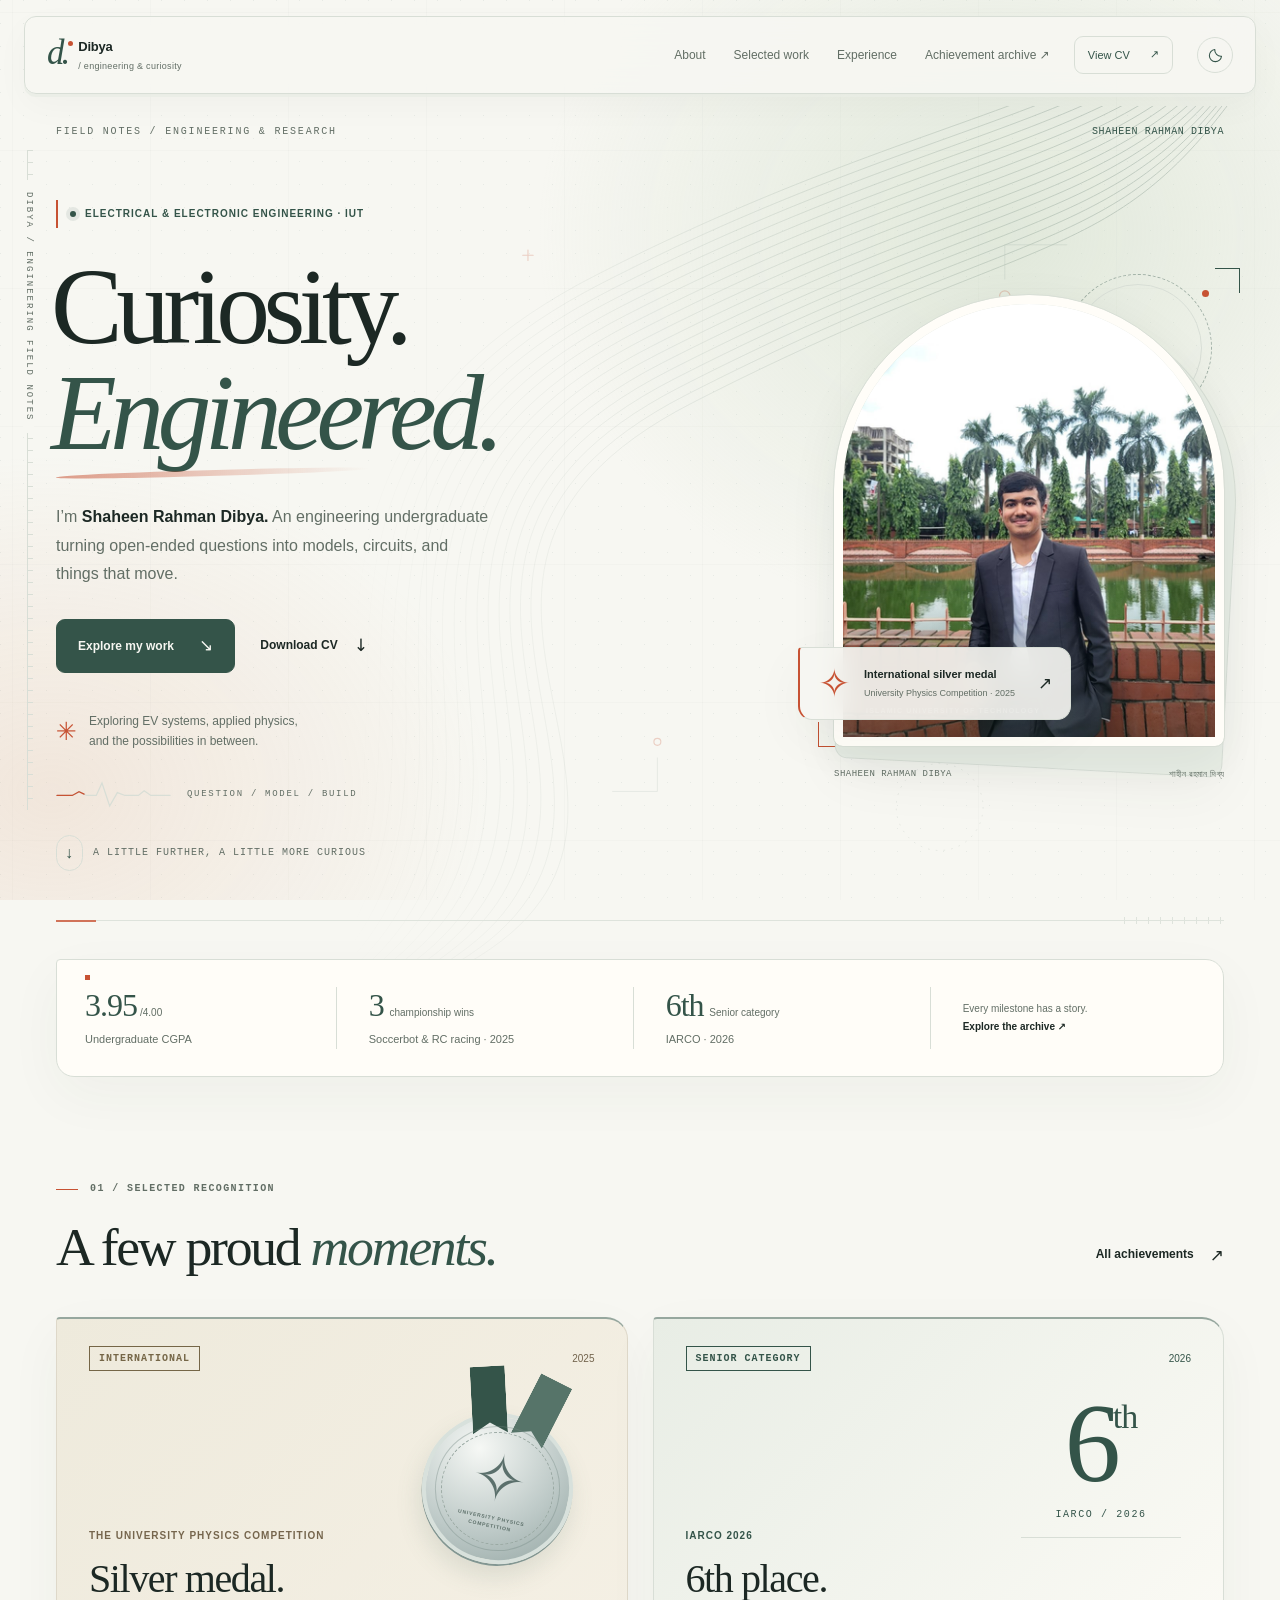
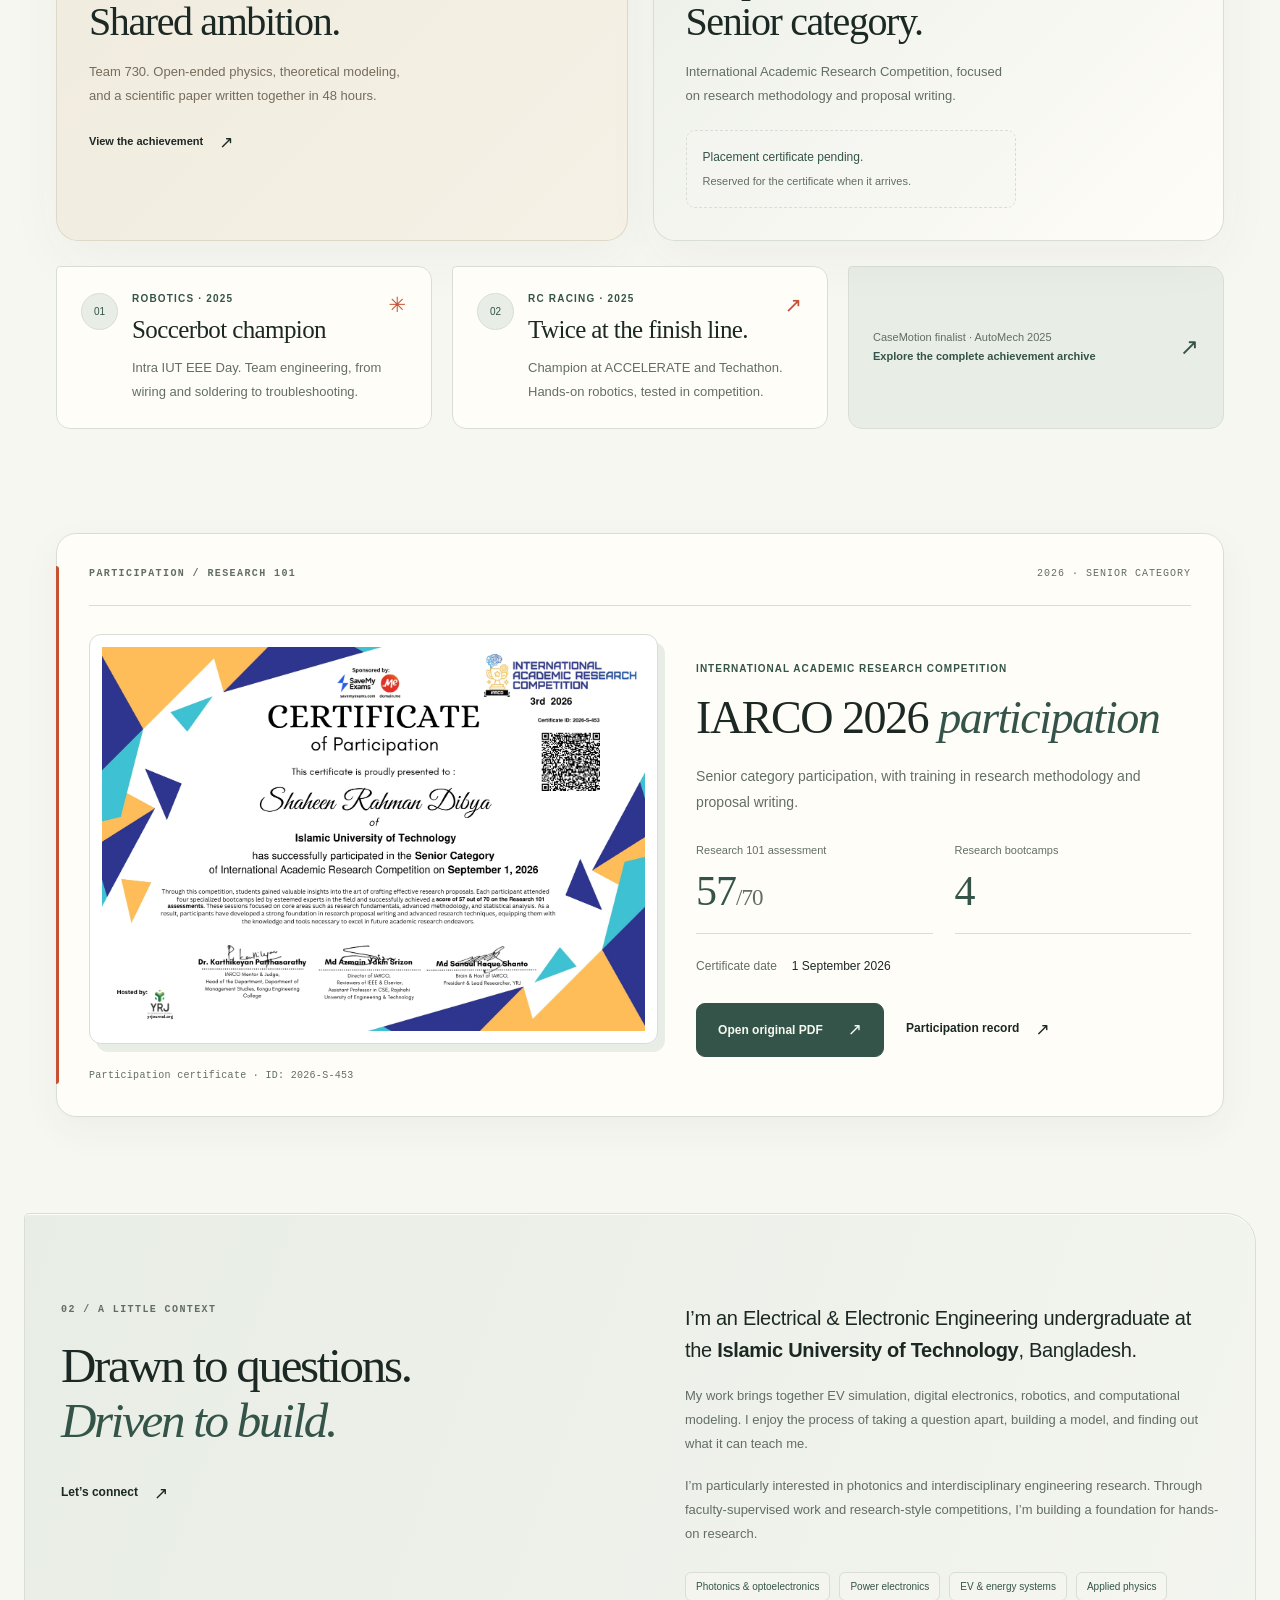
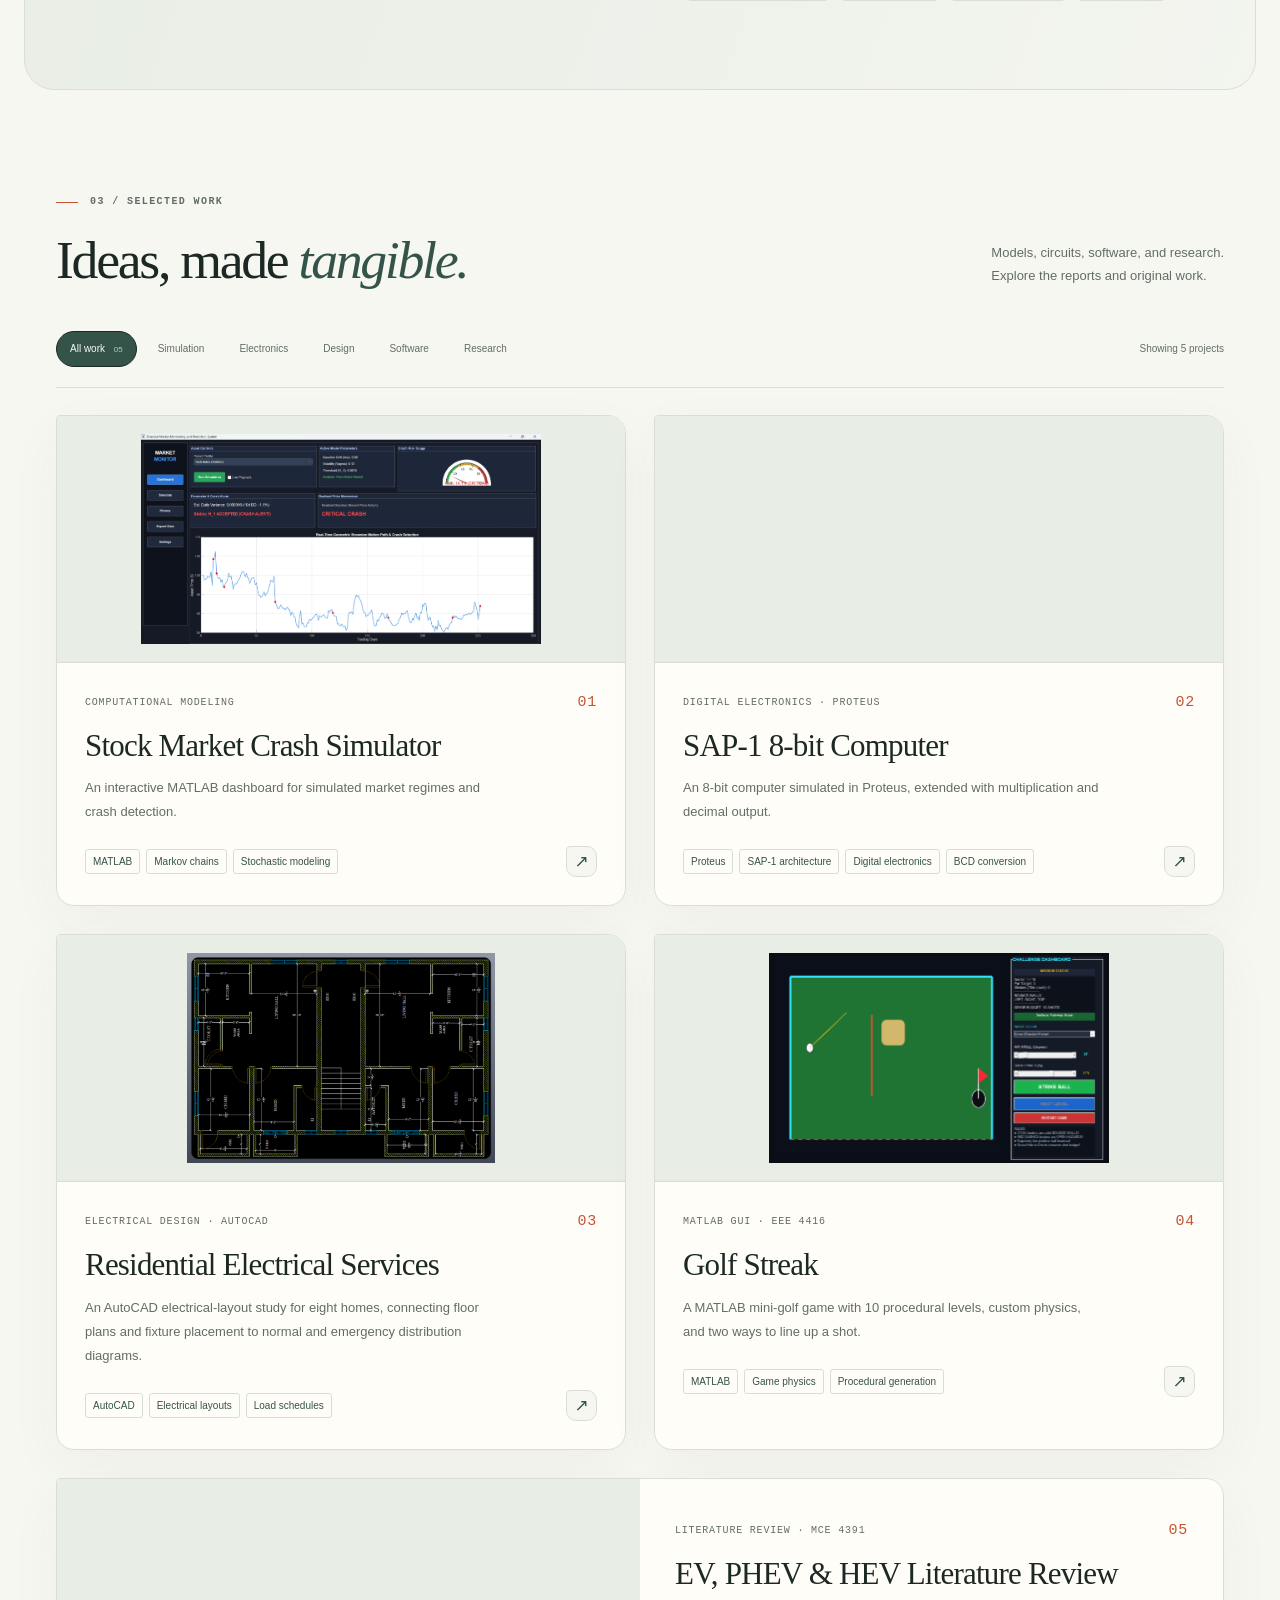
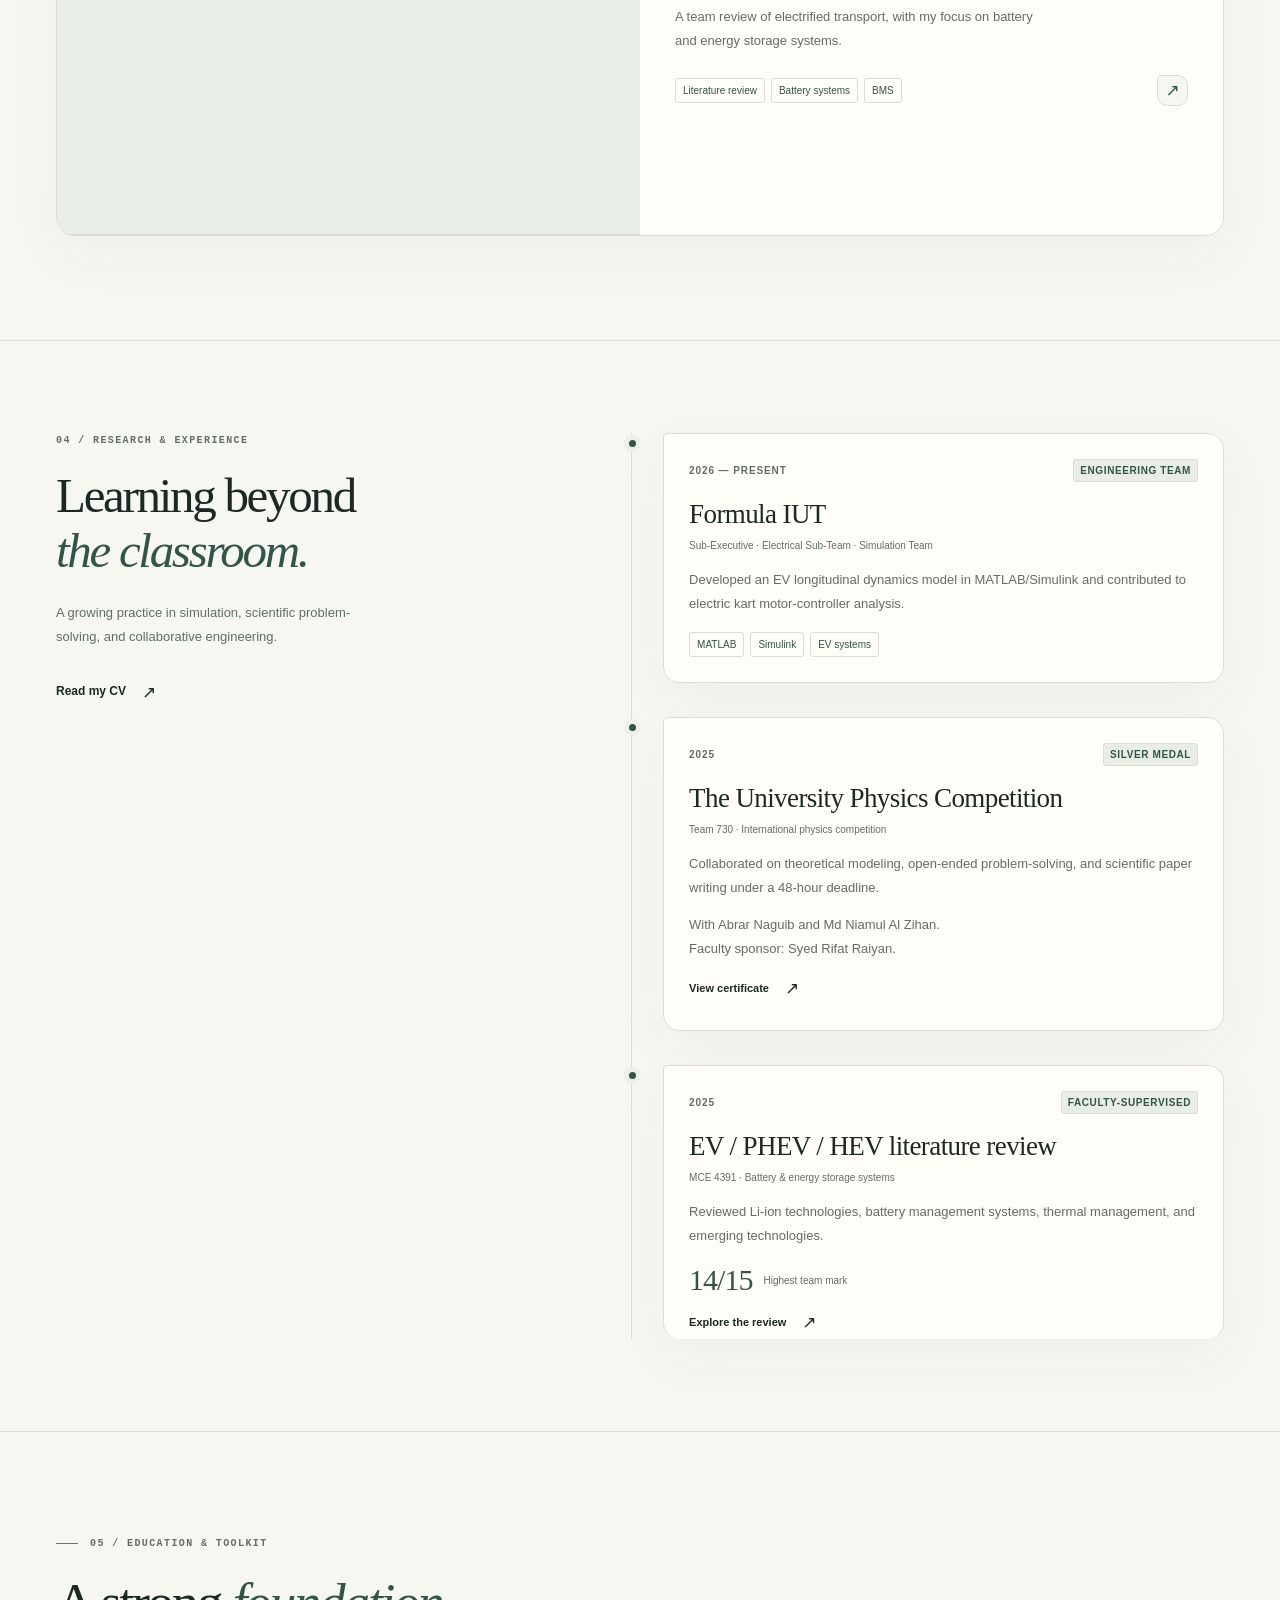
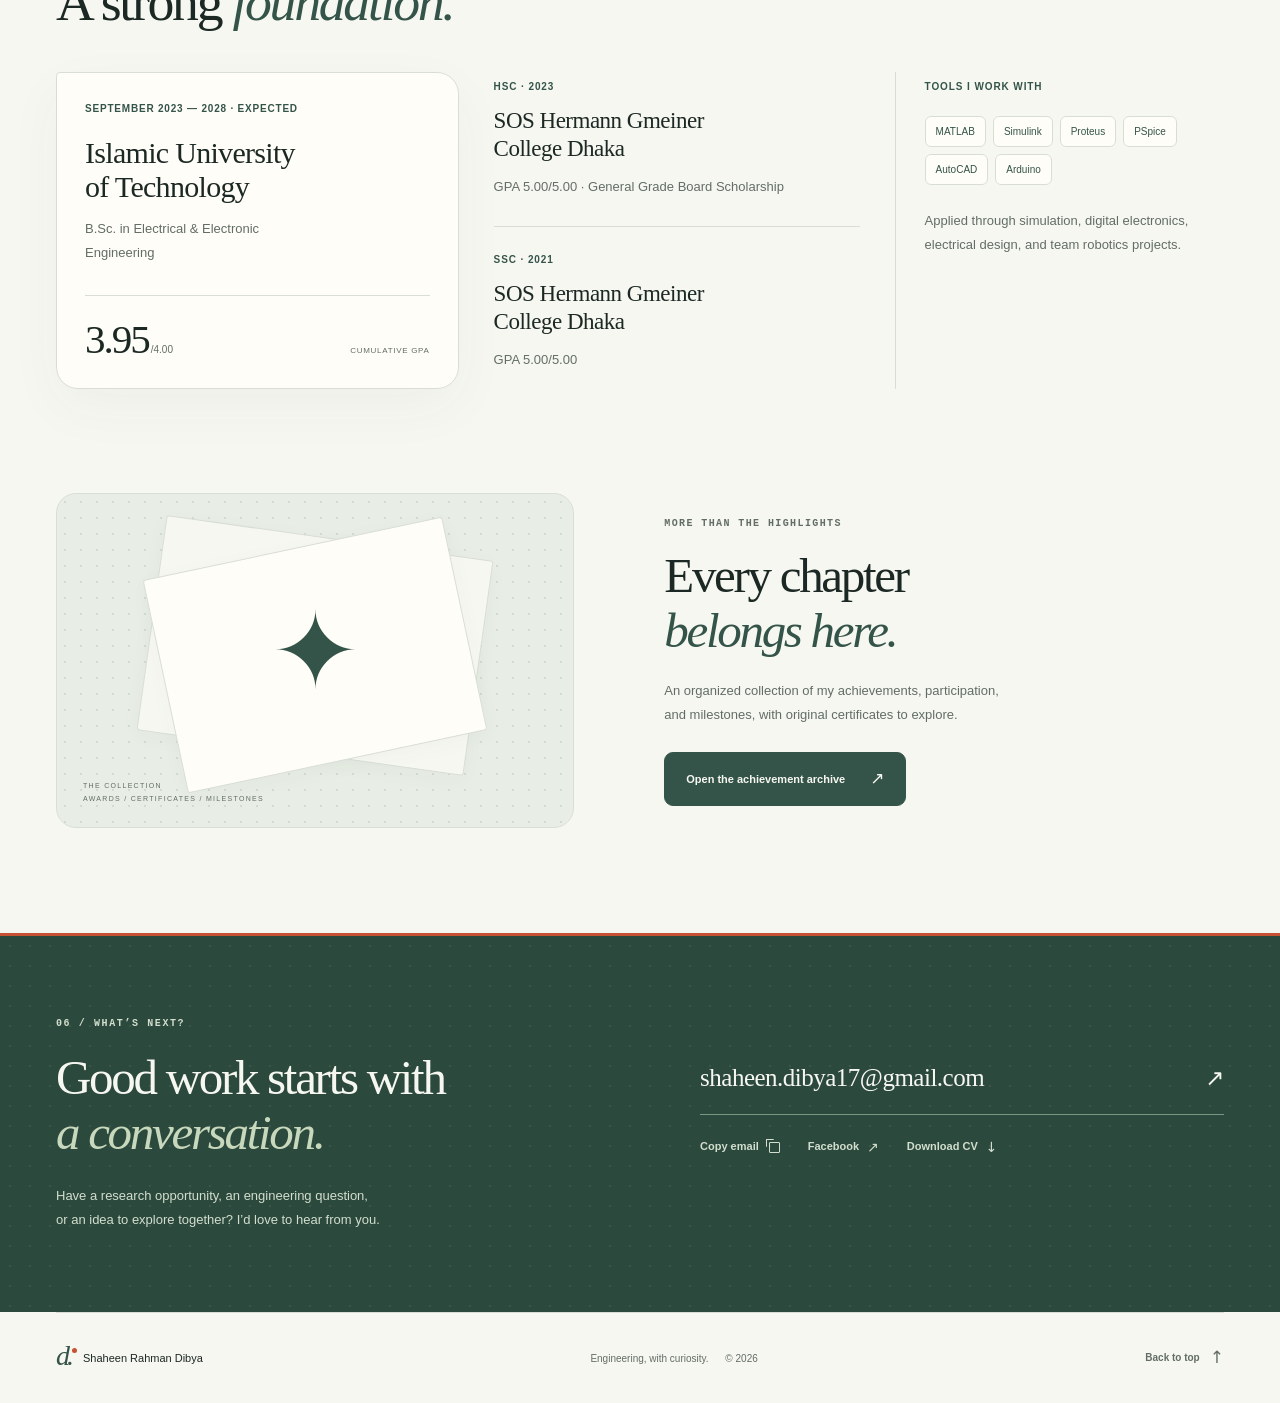
==== commit 064ed420: "Add fieldbook visuals and dedicated IARCO participation showcase" ====
--- a/index.html
+++ b/index.html
@@ -11,11 +11,14 @@
   <meta property="og:image" content="https://shaheendibya.github.io/github-portfolio/assets/portrait.png">
   <title>Shaheen Rahman Dibya — Engineering Portfolio</title>
   <link rel="icon" href="assets/favicon.svg" type="image/svg+xml">
-  <link rel="stylesheet" href="style.css">
-  <link rel="stylesheet" href="polish.css">
-  <script src="projects.js" defer></script>
-  <script src="app.js" defer></script>
-  <script src="polish.js" defer></script>
+  <link rel="stylesheet" href="style.css?v=5d728014b991">
+  <link rel="stylesheet" href="polish.css?v=89034255e917">
+  <link rel="stylesheet" href="identity.css?v=28a35aa760e2">
+  <link rel="stylesheet" href="participation.css?v=72d3f442ec92">
+  <script src="projects.js?v=566e3f8930ba" defer></script>
+  <script src="app.js?v=6f6972461015" defer></script>
+  <script src="polish.js?v=251fa7a9a225" defer></script>
+  <script src="identity.js?v=c2fee371d605" defer></script>
 </head>
 <body>
   <a class="skip-link" href="#main">Skip to content</a>
@@ -30,14 +33,17 @@
       <button class="theme-toggle" type="button" hidden aria-label="Dark mode" aria-pressed="false" title="Switch to dark mode"><svg class="theme-moon" viewBox="0 0 24 24" fill="none" stroke="currentColor" stroke-width="1.5" stroke-linecap="round" stroke-linejoin="round" aria-hidden="true"><path d="M20.5 13A8.6 8.6 0 0 1 11 3.5 8.6 8.6 0 1 0 20.5 13Z"/></svg><svg class="theme-sun" viewBox="0 0 24 24" fill="none" stroke="currentColor" stroke-width="1.5" stroke-linecap="round" aria-hidden="true"><circle cx="12" cy="12" r="4"/><path d="M12 2v2m0 16v2M2 12h2m16 0h2M5 5l1.4 1.4m11.2 11.2L19 19M5 19l1.4-1.4M17.6 6.4 19 5"/></svg></button>
     </div>
   </header>
+  <div class="field-rail" aria-hidden="true"><span>DIBYA / ENGINEERING FIELD NOTES</span></div>
   <main id="main">
     <section class="hero container" id="home" aria-labelledby="hero-title">
+      <div class="hero-edition" aria-hidden="true"><span>FIELD NOTES / ENGINEERING &amp; RESEARCH</span><span>SHAHEEN RAHMAN DIBYA</span></div>
       <div class="hero-copy">
         <p class="eyebrow"><span class="status-dot" aria-hidden="true"></span> ELECTRICAL & ELECTRONIC ENGINEERING · IUT</p>
         <h1 id="hero-title">Curiosity.<br><em>Engineered.</em></h1>
         <p class="hero-intro">I’m <strong>Shaheen Rahman Dibya.</strong> An engineering undergraduate turning open-ended questions into models, circuits, and things that move.</p>
         <div class="hero-actions"><a class="button button-dark" href="#work">Explore my work <span aria-hidden="true">↘</span></a><a class="text-link" href="assets/documents/cv.pdf" download="Shaheen-Rahman-Dibya-CV.pdf">Download CV <span aria-hidden="true">↓</span></a></div>
         <div class="hero-note"><span class="tiny-cross" aria-hidden="true">✳</span><p>Exploring EV systems, applied physics,<br>and the possibilities in between.</p></div>
+        <div class="field-signal" aria-hidden="true"><svg viewBox="0 0 120 34" fill="none" stroke-width="1.3" stroke-linecap="round"><path class="signal-base" d="M1 18H17l7-4 8 4h10l6-13 8 24 8-14 8 3h14l6-5 7 5h20"/><path class="signal-current" d="M1 18H17l7-4 8 4h10l6-13 8 24 8-14 8 3h14l6-5 7 5h20"/></svg><span>QUESTION / MODEL / BUILD</span></div>
         <a class="hero-discover" href="#highlights"><span aria-hidden="true">↓</span> A little further, a little more curious</a>
       </div>
       <div class="hero-visual">
@@ -60,16 +66,42 @@
             <p class="eyebrow">IARCO 2026</p>
             <h3>6th place.<br>Senior category.</h3>
             <p>International Academic Research Competition, focused on research methodology and proposal writing.</p>
-            <p class="recognition-evidence">Placement certificate pending.</p>
-            <a class="text-link" href="archive.html?search=IARCO%202026&amp;kind=award">Explore the achievement <span aria-hidden="true">↗</span></a>
+            <div class="placement-certificate-placeholder">
+              <p>Placement certificate pending.</p>
+              <span>Reserved for the certificate when it arrives.</span>
+            </div>
           </div>
         </article>
         <div class="recognition-stack"><article class="recognition-small"><div class="recognition-icon" aria-hidden="true">01</div><div><p class="eyebrow">ROBOTICS · 2025</p><h3>Soccerbot champion</h3><p>Intra IUT EEE Day. Team engineering, from wiring and soldering to troubleshooting.</p></div><span class="recognition-star" aria-hidden="true">✳</span></article><article class="recognition-small"><div class="recognition-icon" aria-hidden="true">02</div><div><p class="eyebrow">RC RACING · 2025</p><h3>Twice at the finish line.</h3><p>Champion at ACCELERATE and Techathon. Hands-on robotics, tested in competition.</p></div><span class="recognition-star" aria-hidden="true">↗</span></article><a class="recognition-link" href="archive.html"><span>CaseMotion finalist · AutoMech 2025<br><strong>Explore the complete achievement archive</strong></span><span aria-hidden="true">↗</span></a></div>
       </div>
-      <article class="recognition-link recognition-participation">
-        <div><strong>IARCO 2026 participation</strong><p>Senior category · Research 101: 57/70</p></div>
-        <a class="text-link" href="assets/documents/iarco-2026-participation.pdf" target="_blank" rel="noopener">View participation certificate <span aria-hidden="true">↗</span></a>
-      </article>
+    </section>
+
+    <section id="iarco-participation" class="section container participation-showcase" aria-labelledby="iarco-participation-title">
+      <div class="participation-panel">
+        <div class="participation-panel-heading"><p class="section-label">PARTICIPATION / RESEARCH 101</p><span>2026 · SENIOR CATEGORY</span></div>
+        <div class="participation-showcase-grid">
+          <figure class="participation-certificate">
+            <a href="assets/documents/iarco-2026-participation.pdf" target="_blank" rel="noopener" aria-label="Open the original IARCO 2026 participation certificate PDF">
+              <img src="assets/certificates/iarco-2026-participation.webp" width="1500" height="1061" loading="lazy" decoding="async" alt="IARCO 2026 Senior participation certificate for Shaheen Rahman Dibya, recording four research bootcamps and a Research 101 assessment score of 57 out of 70.">
+            </a>
+            <figcaption>Participation certificate · ID: 2026-S-453</figcaption>
+          </figure>
+          <div class="participation-showcase-copy">
+            <p class="eyebrow">International Academic Research Competition</p>
+            <h2 id="iarco-participation-title">IARCO 2026 <em>participation</em></h2>
+            <p>Senior category participation, with training in research methodology and proposal writing.</p>
+            <dl class="participation-assessments">
+              <div><dt>Research 101 assessment</dt><dd>57<span>/70</span></dd></div>
+              <div><dt>Research bootcamps</dt><dd>4</dd></div>
+            </dl>
+            <p class="participation-certificate-date"><span>Certificate date</span><time datetime="2026-09-01">1 September 2026</time></p>
+            <div class="participation-showcase-actions">
+              <a class="button button-dark" href="assets/documents/iarco-2026-participation.pdf" target="_blank" rel="noopener">Open original PDF <span aria-hidden="true">↗</span></a>
+              <a class="text-link" href="archive.html?search=IARCO&amp;kind=participation">Participation record <span aria-hidden="true">↗</span></a>
+            </div>
+          </div>
+        </div>
+      </div>
     </section>
 
     <section id="about" class="about-section"><div class="container about-grid"><div><p class="section-label">02 / A LITTLE CONTEXT</p><h2>Drawn to questions.<br><em>Driven to build.</em></h2><a class="text-link" href="#contact">Let’s connect <span aria-hidden="true">↗</span></a></div><div class="about-copy"><p class="large-copy">I’m an Electrical & Electronic Engineering undergraduate at the <strong>Islamic University of Technology</strong>, Bangladesh.</p><p>My work brings together EV simulation, digital electronics, robotics, and computational modeling. I enjoy the process of taking a question apart, building a model, and finding out what it can teach me.</p><p>I’m particularly interested in photonics and interdisciplinary engineering research. Through faculty-supervised work and research-style competitions, I’m building a foundation for hands-on research.</p><div class="interest-list" aria-label="Research interests"><span>Photonics & optoelectronics</span><span>Power electronics</span><span>EV & energy systems</span><span>Applied physics</span></div></div></div></section>
--- a/identity.css
+++ b/identity.css
@@ -0,0 +1,302 @@
+/* An engineering fieldbook: optical contours, drafting marks, and layered paper. */
+:root {
+  --field-dot: #34544920;
+  --field-rule: #34544909;
+  --field-wash: #c6d7bf75;
+  --field-copper: #dfad8d38;
+  --folio-shadow: 0 18px 55px #263c2b0b;
+}
+:root[data-theme="dark"] {
+  --field-dot: #b2cfb71b;
+  --field-rule: #a6c6aa09;
+  --field-wash: #527c5636;
+  --field-copper: #b96f4322;
+  --folio-shadow: 0 18px 55px #0003;
+}
+body { position: relative; isolation: isolate; }
+body::before, body::after {
+  content: '';
+  position: fixed;
+  inset: 0;
+  pointer-events: none;
+  z-index: -1;
+}
+body::before {
+  background-image:
+    radial-gradient(var(--field-dot) .7px, transparent .8px),
+    linear-gradient(90deg, var(--field-rule) 1px, transparent 1px),
+    linear-gradient(var(--field-rule) 1px, transparent 1px);
+  background-size: 23px 23px, 138px 138px, 138px 138px;
+  background-position: 12px 12px, 12px 12px, 12px 12px;
+  opacity: .62;
+}
+body::after {
+  background:
+    radial-gradient(ellipse 48vw 58vh at var(--field-x, 78%) var(--field-y, 26%), var(--field-wash), transparent 75%),
+    radial-gradient(ellipse 44vw 48vh at 4% 88%, var(--field-copper), transparent 78%);
+}
+.field-rail {
+  position: fixed;
+  inset: 150px auto 90px 27px;
+  width: 16px;
+  z-index: 0;
+  pointer-events: none;
+  border-left: 1px solid var(--line);
+  background: repeating-linear-gradient(0deg, transparent 0 11px, var(--line) 11px 12px) left center / 5px 100% no-repeat;
+}
+.field-rail span {
+  position: absolute;
+  top: 30px;
+  left: -5px;
+  padding: 12px 0;
+  background: var(--paper);
+  color: var(--muted);
+  font: 9px/1.2 var(--mono);
+  letter-spacing: 2px;
+  writing-mode: vertical-rl;
+}
+.site-header {
+  border-radius: 12px;
+  box-shadow: 0 3px 0 color-mix(in srgb, var(--sage) 75%, transparent), 0 12px 35px #1c282408;
+}
+.brand-mark { position: relative; }
+.brand-mark::after {
+  content: '';
+  position: absolute;
+  width: 5px;
+  height: 5px;
+  border-radius: 50%;
+  right: -6px;
+  top: 6px;
+  background: var(--accent);
+}
+.hero { padding-top: 106px; padding-bottom: 88px; }
+.hero::before {
+  inset: 12px -24px 0;
+  background: url('assets/resonance-field.svg') 80% 45% / cover no-repeat;
+  opacity: .24;
+  filter: none;
+}
+.hero::after {
+  content: '';
+  position: absolute;
+  left: 0;
+  right: 0;
+  bottom: 34px;
+  height: 8px;
+  background:
+    linear-gradient(var(--accent), var(--accent)) left center / 40px 2px no-repeat,
+    repeating-linear-gradient(90deg, var(--line) 0 1px, transparent 1px 12px) right center / 100px 7px no-repeat,
+    linear-gradient(var(--line), var(--line)) center / 100% 1px no-repeat;
+  opacity: .8;
+  pointer-events: none;
+}
+.hero-edition {
+  position: absolute;
+  top: 30px;
+  left: 0;
+  right: 0;
+  display: flex;
+  justify-content: space-between;
+  gap: 20px;
+  color: var(--muted);
+  font: 10px/1.6 var(--mono);
+  letter-spacing: 1.8px;
+}
+.hero-edition > span:last-child { color: var(--green); letter-spacing: .6px; }
+.hero-copy > .eyebrow {
+  border: 0;
+  border-left: 2px solid var(--accent);
+  border-radius: 0;
+  background: transparent;
+  padding: 6px 12px;
+}
+.hero h1 { font-size: clamp(76px, 8.4vw, 118px); }
+.hero h1 em::after {
+  left: 5px;
+  width: 70%;
+  height: 6px;
+  bottom: 0;
+  opacity: .55;
+  border-radius: 60% 35%;
+  transform: rotate(-1.4deg);
+  background: linear-gradient(90deg, var(--accent), transparent);
+}
+.hero-intro { max-width: 435px; }
+.hero-visual { isolation: isolate; }
+.hero-visual::before {
+  inset: -21px -16px 35px;
+  border: 0;
+  border-radius: 0;
+  background:
+    linear-gradient(var(--accent), var(--accent)) left bottom / 25px 1px no-repeat,
+    linear-gradient(var(--accent), var(--accent)) left bottom / 1px 25px no-repeat,
+    linear-gradient(var(--green), var(--green)) right top / 25px 1px no-repeat,
+    linear-gradient(var(--green), var(--green)) right top / 1px 25px no-repeat;
+}
+.hero-visual::after {
+  content: '';
+  position: absolute;
+  inset: 17px -10px 14px 12px;
+  border: 1px solid var(--line);
+  border-radius: 220px 220px 14px 14px;
+  background: var(--sage);
+  transform: rotate(3deg);
+  z-index: -1;
+  box-shadow: var(--folio-shadow);
+}
+.portrait-frame {
+  border-width: 9px;
+  border-radius: 220px 220px 10px 10px;
+  box-shadow: 0 15px 50px #20342912;
+}
+.portrait-caption { padding-top: 21px; }
+.portrait-orbit {
+  width: 148px;
+  height: 148px;
+  right: 12px;
+  top: -15px;
+  border-color: color-mix(in srgb, var(--green) 40%, transparent);
+  animation-duration: 52s;
+}
+.portrait-orbit::before {
+  content: '';
+  position: absolute;
+  inset: 9px;
+  border: 1px solid var(--line);
+  border-radius: 50%;
+}
+.portrait-orbit::after { width: 7px; height: 7px; }
+.hero-award {
+  left: -36px;
+  border-radius: 4px 14px 14px 14px;
+  border-left: 2px solid var(--accent);
+  box-shadow: var(--folio-shadow);
+}
+.field-signal {
+  display: flex;
+  align-items: center;
+  gap: 16px;
+  margin-top: 26px;
+  max-width: 360px;
+  color: var(--green);
+}
+.field-signal svg { width: 115px; height: 33px; flex-shrink: 0; overflow: visible; }
+.field-signal span { font: 9px/1.6 var(--mono); letter-spacing: 1.7px; color: var(--muted); }
+.signal-base { stroke: var(--line); }
+.signal-current {
+  stroke: var(--accent);
+  stroke-dasharray: 30 220;
+  animation: trace-current 8s linear infinite;
+}
+@keyframes trace-current { to { stroke-dashoffset: -250; } }
+.hero-discover { margin-top: 24px; }
+.stat-strip { border-radius: 4px 18px 18px 18px; box-shadow: var(--folio-shadow); }
+.stat-strip > div:first-child { position: relative; }
+.stat-strip > div:first-child::before {
+  content: '';
+  position: absolute;
+  width: 5px;
+  height: 5px;
+  top: -12px;
+  left: 0;
+  background: var(--accent);
+}
+.section-heading { position: relative; }
+.section-heading .section-label { display: flex; align-items: center; gap: 12px; }
+.section-heading .section-label::before { content: ''; width: 22px; height: 1px; background: var(--accent); }
+.recognition-feature, .education-primary, .participation-panel {
+  border-radius: 4px 22px 22px 22px;
+  box-shadow: var(--folio-shadow);
+}
+.recognition-feature { border-top: 2px solid color-mix(in srgb, var(--green) 40%, var(--line)); }
+.recognition-meta .tag { font-family: var(--mono); border-radius: 0; }
+.recognition-small { border-radius: 4px 14px 14px 14px; }
+.recognition-link { border-radius: 4px 14px 14px 14px; }
+.about-section {
+  background: linear-gradient(110deg, var(--sage), color-mix(in srgb, var(--paper) 75%, var(--sage)));
+  border-radius: 5px 30px 30px 30px;
+  box-shadow: inset 0 1px 0 var(--surface);
+}
+.project-card { border-radius: 4px 18px 18px 18px; box-shadow: var(--folio-shadow); }
+.project-card .project-visual { border-bottom: 1px solid var(--line); }
+.project-category { font-family: var(--mono); letter-spacing: .8px; }
+.project-number { color: var(--accent); font-size: 15px; }
+.project-card .project-body { padding: 28px; }
+.project-card .project-title { font-size: 31px; }
+.tool-tags > span { border-radius: 3px; }
+.project-open-arrow { border-radius: 4px 10px 10px 10px; }
+.timeline article { border-radius: 4px 16px 16px 16px; box-shadow: var(--folio-shadow); }
+.archive-banner-art {
+  background-image: radial-gradient(var(--field-dot) .7px, transparent 1px);
+  background-size: 16px 16px;
+}
+.contact-section {
+  background-image: radial-gradient(#d0e2ce17 .7px, transparent 1px);
+  background-size: 20px 20px;
+  border-top: 3px solid var(--accent);
+}
+.archive-card, .project-detail-resource-grid > a, .project-detail-navigation > a {
+  border-radius: 4px 18px 18px 18px;
+  box-shadow: var(--folio-shadow);
+}
+.archive-card-preview { border-radius: 3px 17px 0 0; }
+.archive-intro, .project-detail-hero { position: relative; isolation: isolate; }
+.archive-intro::before, .project-detail-hero::before {
+  content: '';
+  position: absolute;
+  inset: 0;
+  pointer-events: none;
+  z-index: -1;
+  background: url('assets/resonance-field.svg') 80% center / cover no-repeat;
+  opacity: .09;
+}
+[data-theme="dark"] .hero::before { opacity: .3; filter: brightness(1.7); }
+[data-theme="dark"] .archive-intro::before,
+[data-theme="dark"] .project-detail-hero::before { filter: brightness(1.8); opacity: .1; }
+
+@media (max-width: 1120px) {
+  .field-rail { display: none; }
+  .hero h1 { font-size: 94px; }
+  .hero-award { left: -24px; }
+}
+@media (max-width: 950px) {
+  .hero h1 { font-size: 82px; }
+  .field-signal { gap: 10px; }
+  .field-signal svg { width: 95px; }
+}
+@media (max-width: 760px) {
+  .hero { padding-top: 90px; }
+  .hero-edition { top: 26px; font-size: 9px; }
+  .hero-edition > span:last-child { display: none; }
+  .hero h1 { font-size: 80px; }
+  .hero::before { inset: 28px 0 30px; background-position: 65% 45%; opacity: .18; }
+  .hero::after { bottom: 22px; }
+  .portrait-orbit { width: 124px; height: 124px; right: 12px; }
+  .hero-award { left: -16px; }
+  .about-section { border-radius: 4px 22px 22px 22px; }
+  .project-card .project-body { padding: 24px; }
+}
+@media (max-width: 570px) {
+  body::before { opacity: .4; }
+  .hero { padding-top: 79px; }
+  .hero h1 { font-size: clamp(56px, 15.5vw, 80px); letter-spacing: -3px; }
+  .hero-copy > .eyebrow { padding-left: 9px; font-size: 8px; }
+  .hero::before { background-size: auto 80%; background-position: 65% 45%; }
+  .hero-visual::after { inset: 14px -3px 14px 9px; transform: rotate(2deg); }
+  .hero-visual::before { inset: -10px -6px 35px; }
+  .hero-award { left: -6px; }
+  .portrait-frame { border-width: 6px; }
+  .field-signal { margin-top: 22px; }
+  .field-signal span { font-size: 8px; letter-spacing: 1.2px; }
+  .recognition-feature { border-radius: 4px 18px 18px 18px; }
+  .project-card .project-title { font-size: 28px; }
+}
+@media (prefers-reduced-motion: reduce) {
+  .signal-current { animation: none; stroke-dasharray: none; opacity: .6; }
+}
+@media print {
+  body::before, body::after, .field-rail, .hero-edition, .field-signal, .hero::after,
+  .archive-intro::before, .project-detail-hero::before { display: none; }
+  .recognition-feature, .education-primary, .project-card, .timeline article, .archive-card { box-shadow: none; }
+}
--- a/participation.css
+++ b/participation.css
@@ -0,0 +1,237 @@
+/* The participation document has its own spread, separate from placement. */
+.participation-showcase {
+  padding-top: 0;
+  padding-bottom: 96px;
+}
+
+.participation-panel {
+  position: relative;
+  padding: 32px;
+  border: 1px solid var(--line);
+  border-radius: 20px;
+  background: var(--surface, var(--paper));
+  box-shadow: var(--shadow, 0 12px 32px #243a2c0b);
+}
+
+.participation-panel::before {
+  content: '';
+  position: absolute;
+  top: 32px;
+  bottom: 32px;
+  left: -1px;
+  width: 3px;
+  background: var(--accent);
+  border-radius: 0 3px 3px 0;
+}
+
+.participation-panel-heading {
+  display: flex;
+  justify-content: space-between;
+  align-items: baseline;
+  flex-wrap: wrap;
+  gap: 10px 24px;
+  padding-bottom: 23px;
+  margin-bottom: 28px;
+  border-bottom: 1px solid var(--line);
+}
+
+.participation-panel-heading .section-label {
+  margin: 0;
+}
+
+.participation-panel-heading > span {
+  font: 10px/1.6 var(--mono, monospace);
+  letter-spacing: 1px;
+  color: var(--muted);
+}
+
+.participation-showcase-grid {
+  display: grid;
+  grid-template-columns: minmax(0, 1.15fr) minmax(0, 1fr);
+  align-items: center;
+  gap: 38px;
+}
+
+.participation-certificate {
+  min-width: 0;
+  margin: 0;
+}
+
+.participation-certificate > a {
+  display: block;
+  padding: 12px;
+  border: 1px solid var(--line);
+  border-radius: 12px;
+  background: var(--surface-raised, var(--paper));
+  box-shadow: 7px 8px 0 var(--sage);
+}
+
+.participation-certificate img {
+  display: block;
+  width: 100%;
+  height: auto;
+}
+
+.participation-certificate figcaption {
+  margin-top: 23px;
+  font: 10px/1.7 var(--mono, monospace);
+  letter-spacing: .3px;
+  color: var(--muted);
+}
+
+.participation-showcase-copy {
+  min-width: 0;
+}
+
+.participation-showcase-copy > .eyebrow {
+  margin-bottom: 15px;
+  font-size: 10px;
+  letter-spacing: 1px;
+  color: var(--green);
+}
+
+.participation-showcase-copy h2 {
+  font-size: clamp(32px, 3.6vw, 48px);
+  letter-spacing: -1.5px;
+  line-height: 1.12;
+  text-wrap: balance;
+}
+
+.participation-showcase-copy > p:not(.eyebrow):not(.participation-certificate-date) {
+  margin-top: 20px;
+  font-size: 14px;
+  line-height: 1.85;
+  color: var(--muted);
+}
+
+.participation-assessments {
+  display: grid;
+  grid-template-columns: repeat(2, minmax(0, 1fr));
+  gap: 22px;
+  margin: 26px 0 22px;
+}
+
+.participation-assessments > div {
+  min-width: 0;
+  padding-bottom: 17px;
+  border-bottom: 1px solid var(--line);
+}
+
+.participation-assessments dt {
+  font-size: 11px;
+  line-height: 1.6;
+  color: var(--muted);
+}
+
+.participation-assessments dd {
+  margin: 8px 0 0;
+  font: 42px/1.15 var(--serif);
+  letter-spacing: -1px;
+  color: var(--green);
+}
+
+.participation-assessments dd span {
+  font-size: 23px;
+  color: var(--muted);
+}
+
+.participation-certificate-date {
+  display: flex;
+  flex-wrap: wrap;
+  gap: 5px 15px;
+  font-size: 12px;
+  color: var(--ink);
+}
+
+.participation-certificate-date > span {
+  color: var(--muted);
+}
+
+.participation-showcase-actions {
+  display: flex;
+  align-items: center;
+  flex-wrap: wrap;
+  gap: 18px 22px;
+  margin-top: 27px;
+}
+
+.participation-showcase-actions .button,
+.participation-showcase-actions .text-link {
+  font-size: 12px;
+}
+
+.placement-certificate-placeholder {
+  margin-top: 22px;
+  padding: 16px;
+  border: 1px dashed var(--line);
+  border-radius: 9px;
+  background: color-mix(in srgb, var(--paper) 45%, transparent);
+}
+
+.placement-certificate-placeholder p {
+  font-size: 12px;
+  color: var(--green);
+}
+
+.placement-certificate-placeholder > span {
+  display: block;
+  margin-top: 5px;
+  font-size: 11px;
+  line-height: 1.7;
+  color: var(--muted);
+}
+
+@media (max-width: 900px) {
+  .participation-showcase-grid {
+    grid-template-columns: minmax(0, 1fr);
+    gap: 32px;
+  }
+  .participation-certificate {
+    max-width: 680px;
+  }
+  .participation-showcase-copy {
+    max-width: 600px;
+  }
+}
+
+@media (max-width: 570px) {
+  .participation-showcase {
+    padding-bottom: 64px;
+  }
+  .participation-panel {
+    padding: 24px 18px;
+    border-radius: 16px;
+  }
+  .participation-panel-heading {
+    padding-bottom: 17px;
+    margin-bottom: 23px;
+  }
+  .participation-certificate > a {
+    padding: 7px;
+    box-shadow: 5px 6px 0 var(--sage);
+  }
+  .participation-certificate figcaption {
+    font-size: 9px;
+  }
+  .participation-assessments {
+    gap: 16px;
+  }
+  .participation-showcase-actions .button {
+    gap: 14px;
+    padding-inline: 15px;
+  }
+}
+
+@media print {
+  .participation-panel,
+  .participation-certificate > a {
+    box-shadow: none;
+  }
+  .participation-panel::before {
+    display: none;
+  }
+  .participation-showcase {
+    break-inside: avoid;
+    padding-bottom: 30px;
+  }
+}
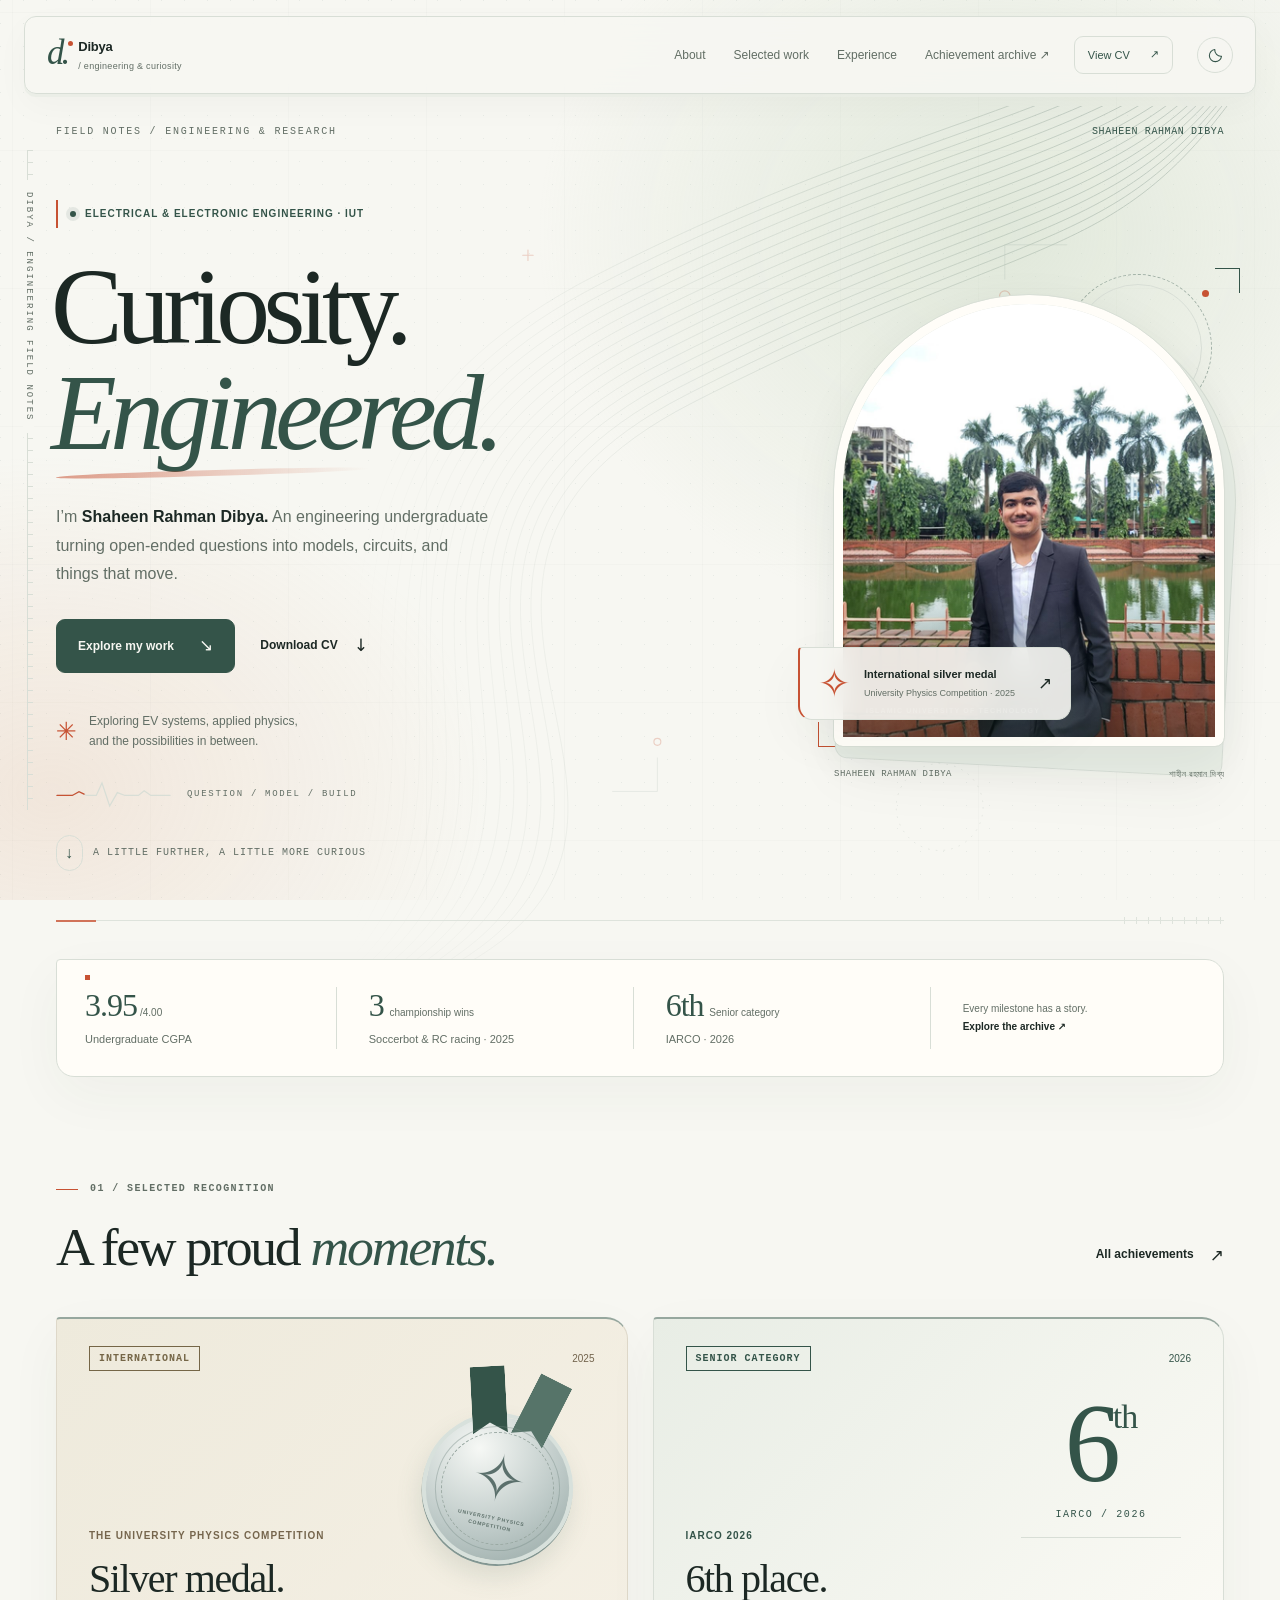
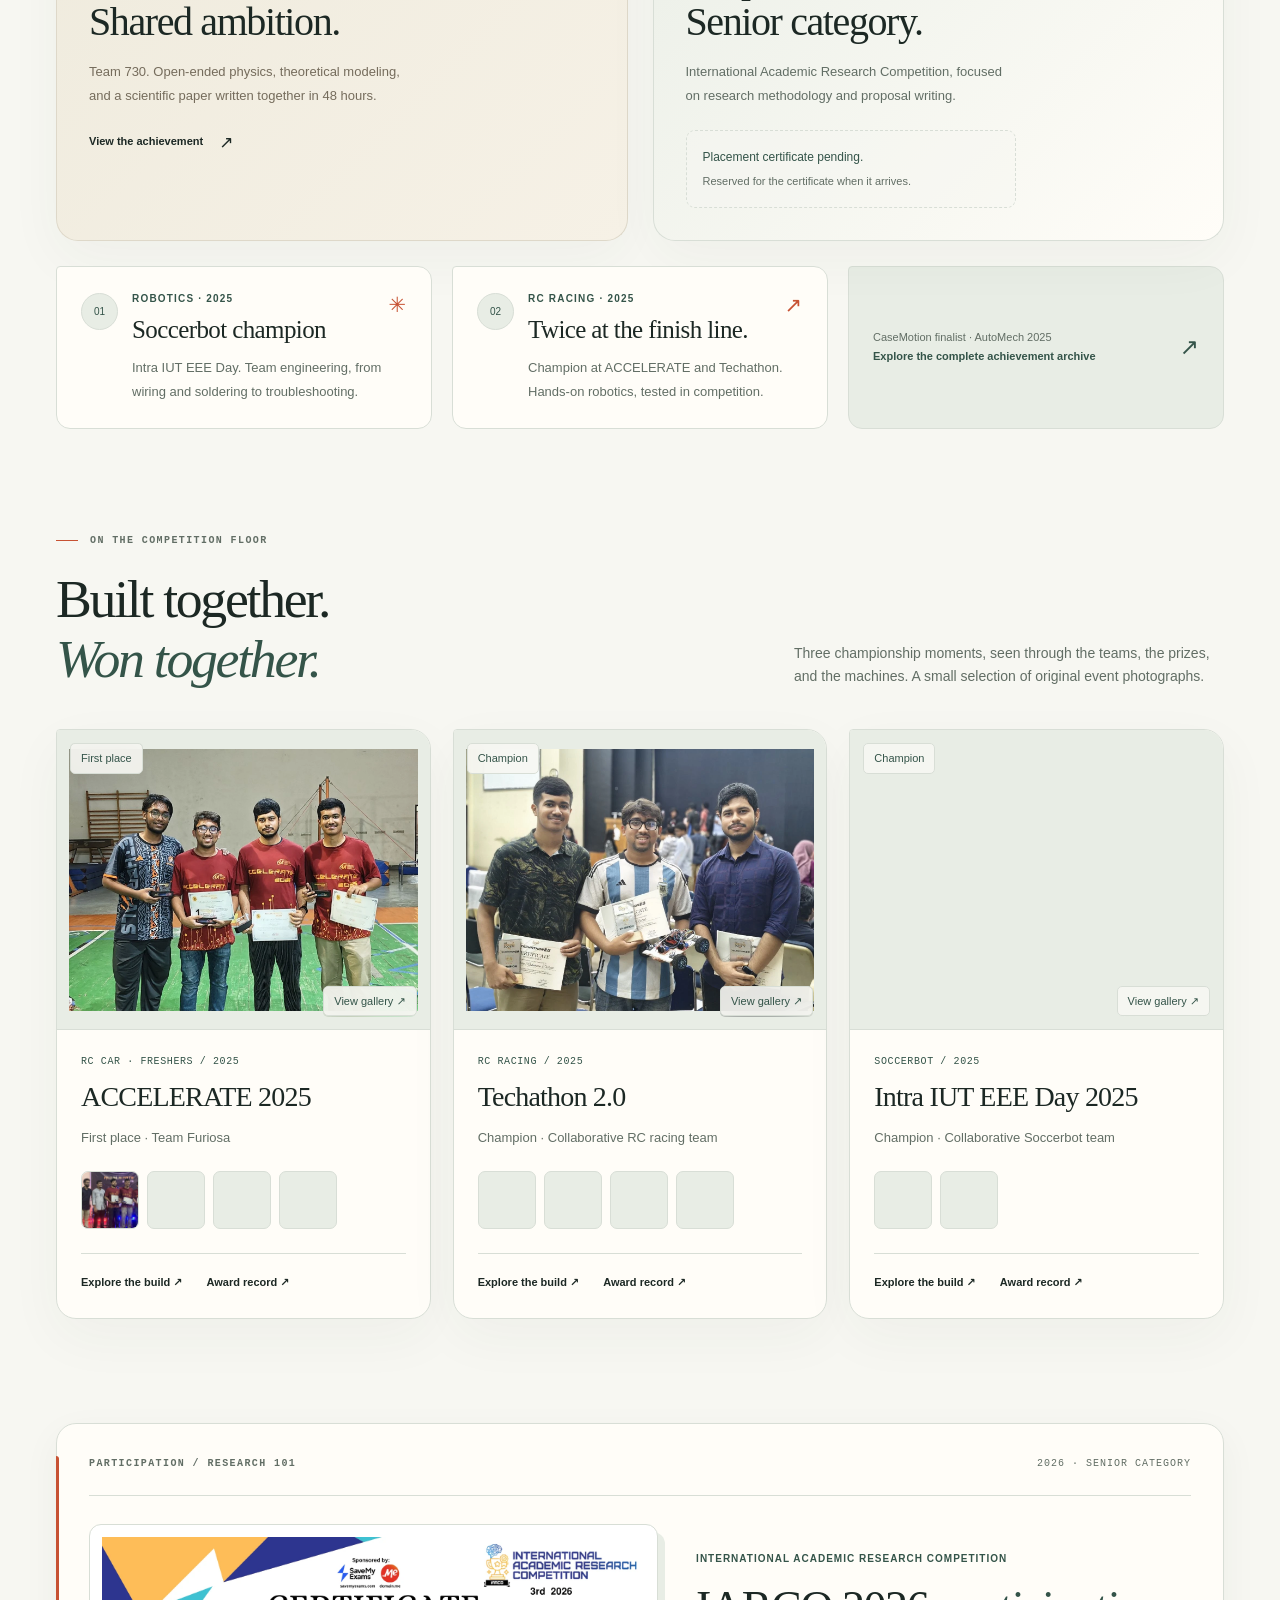
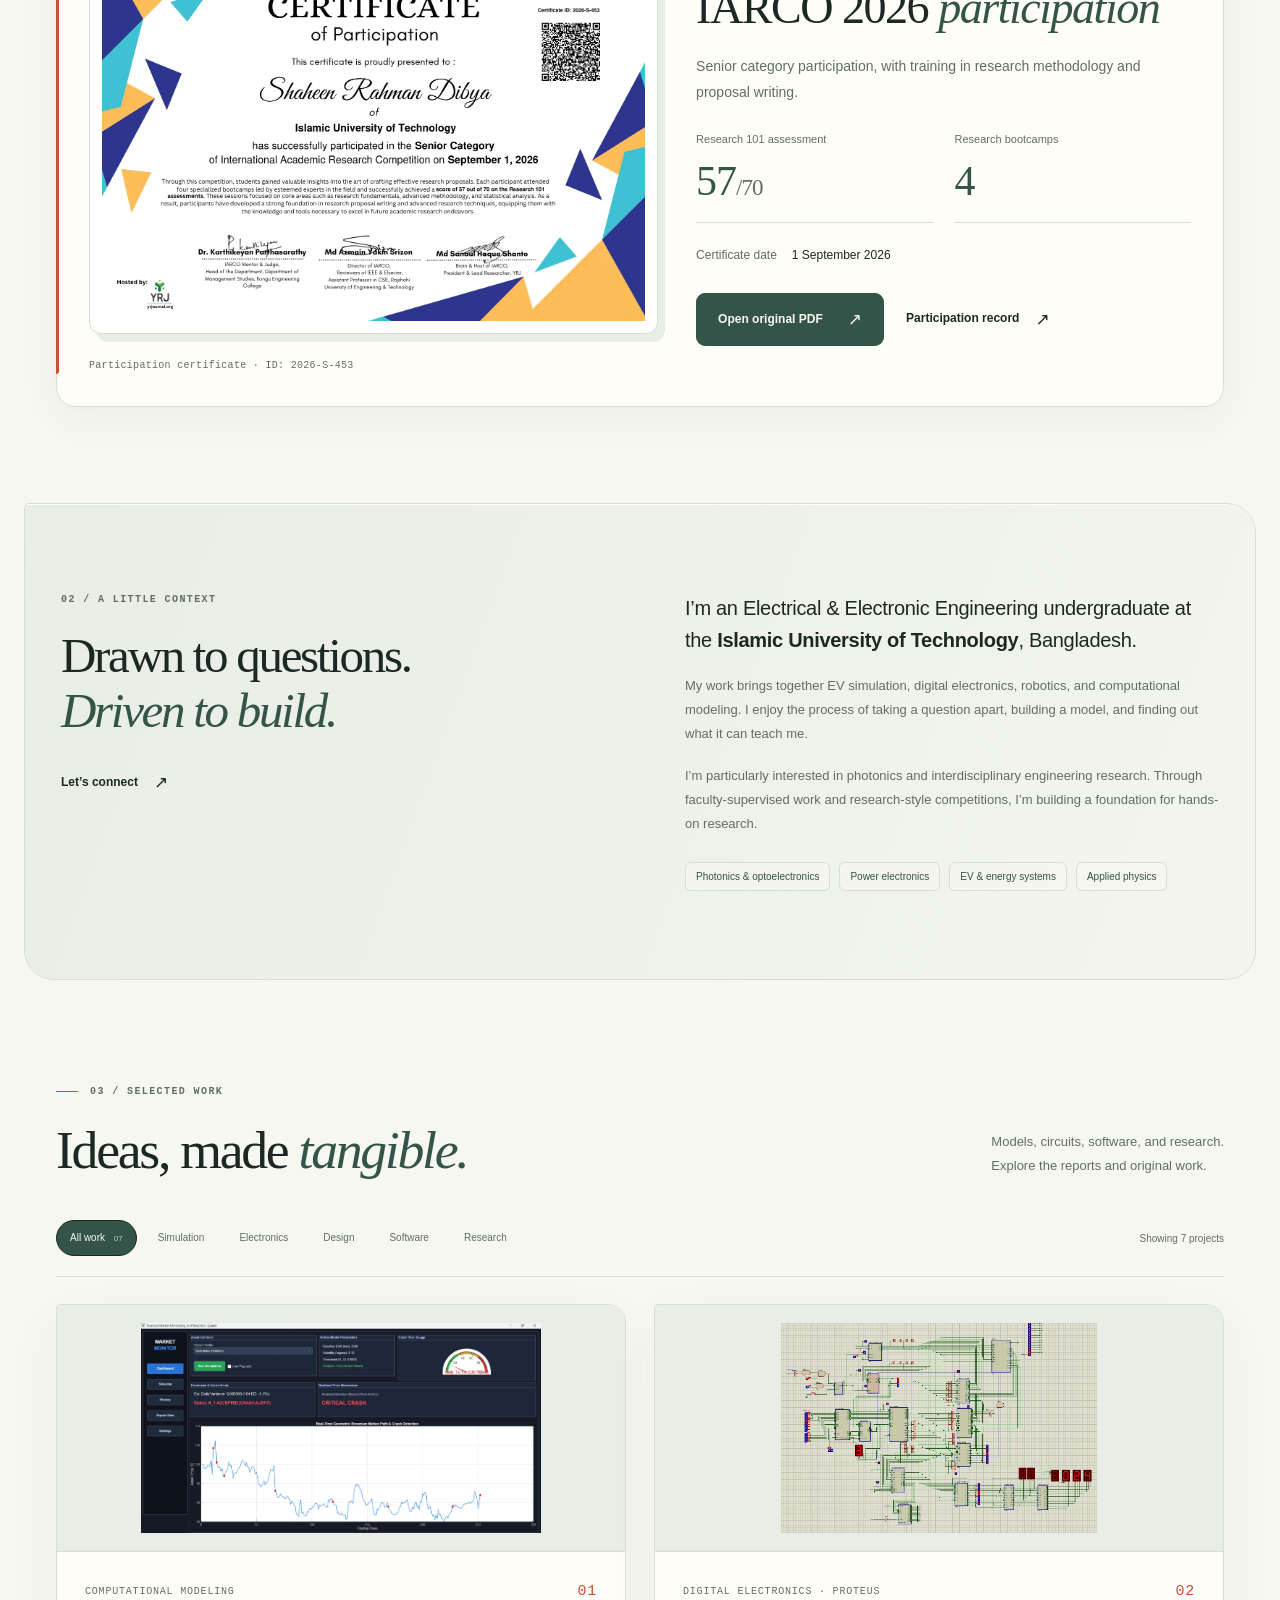
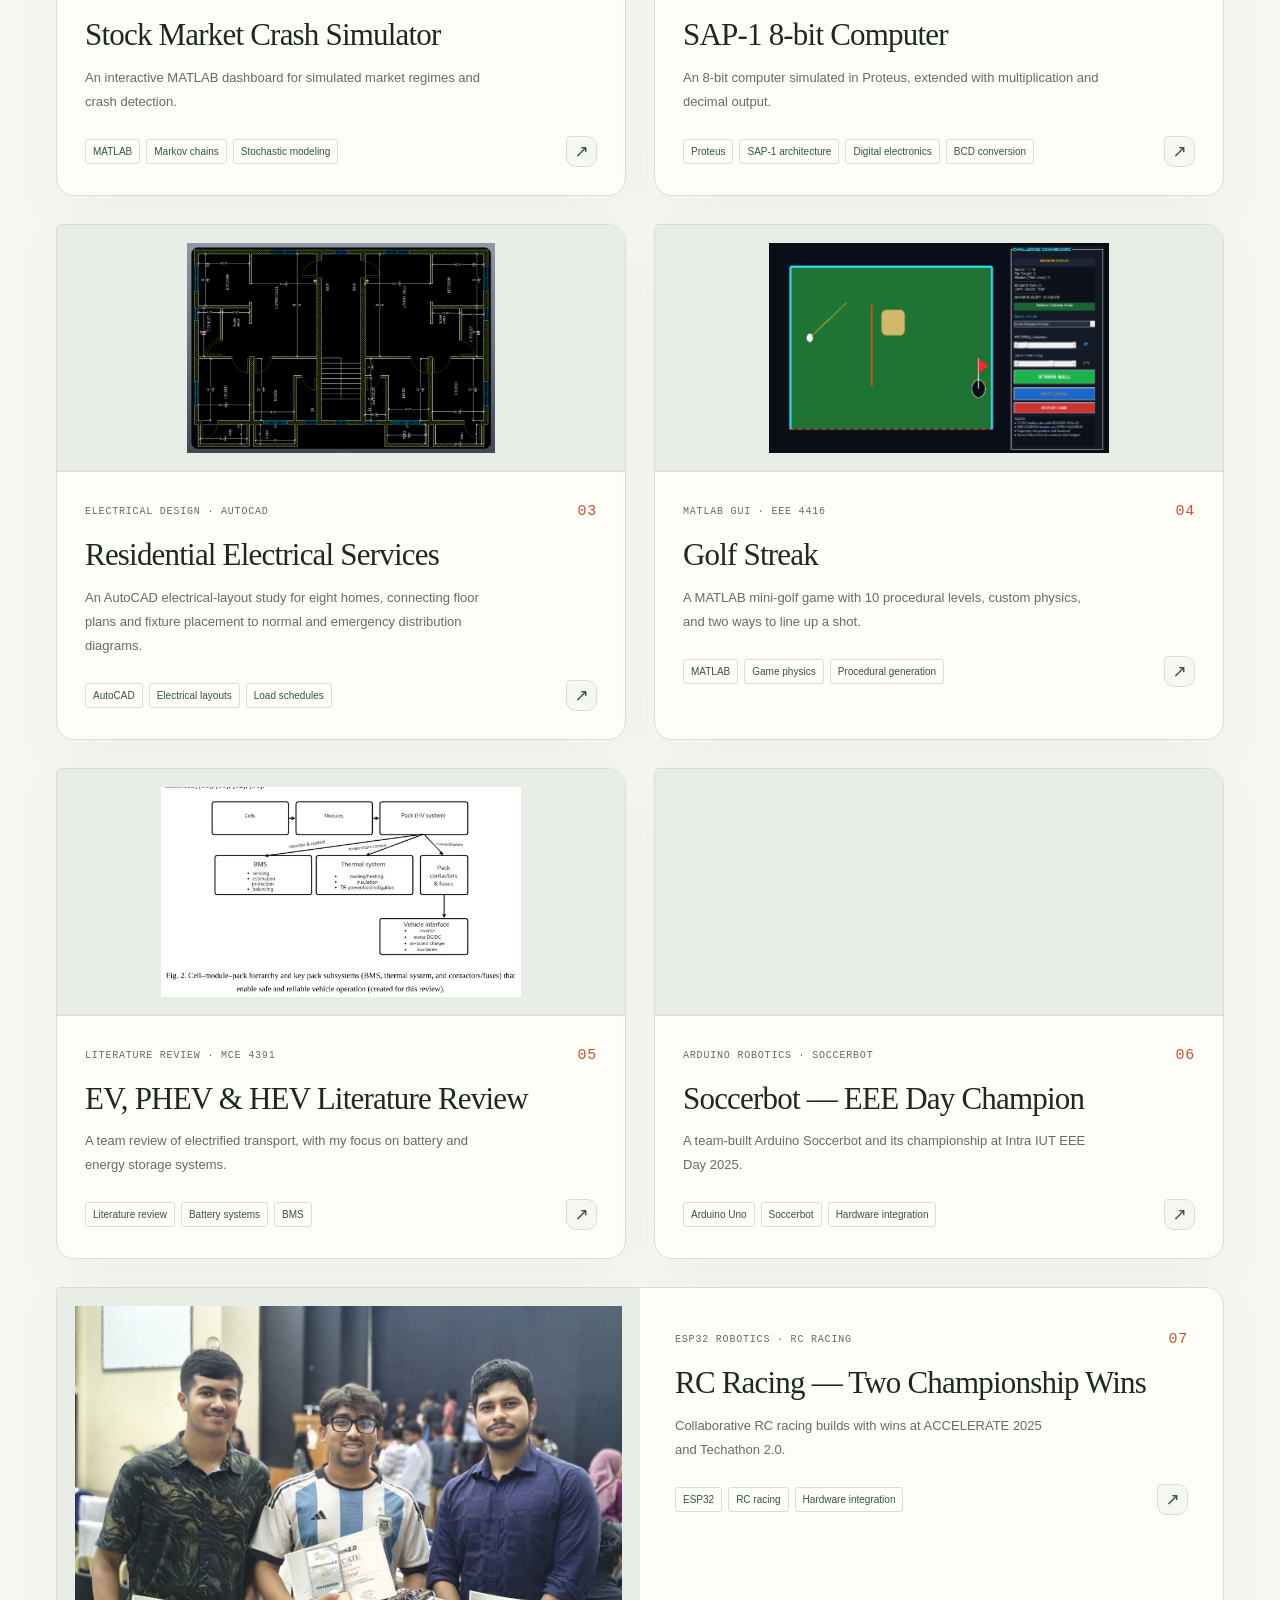
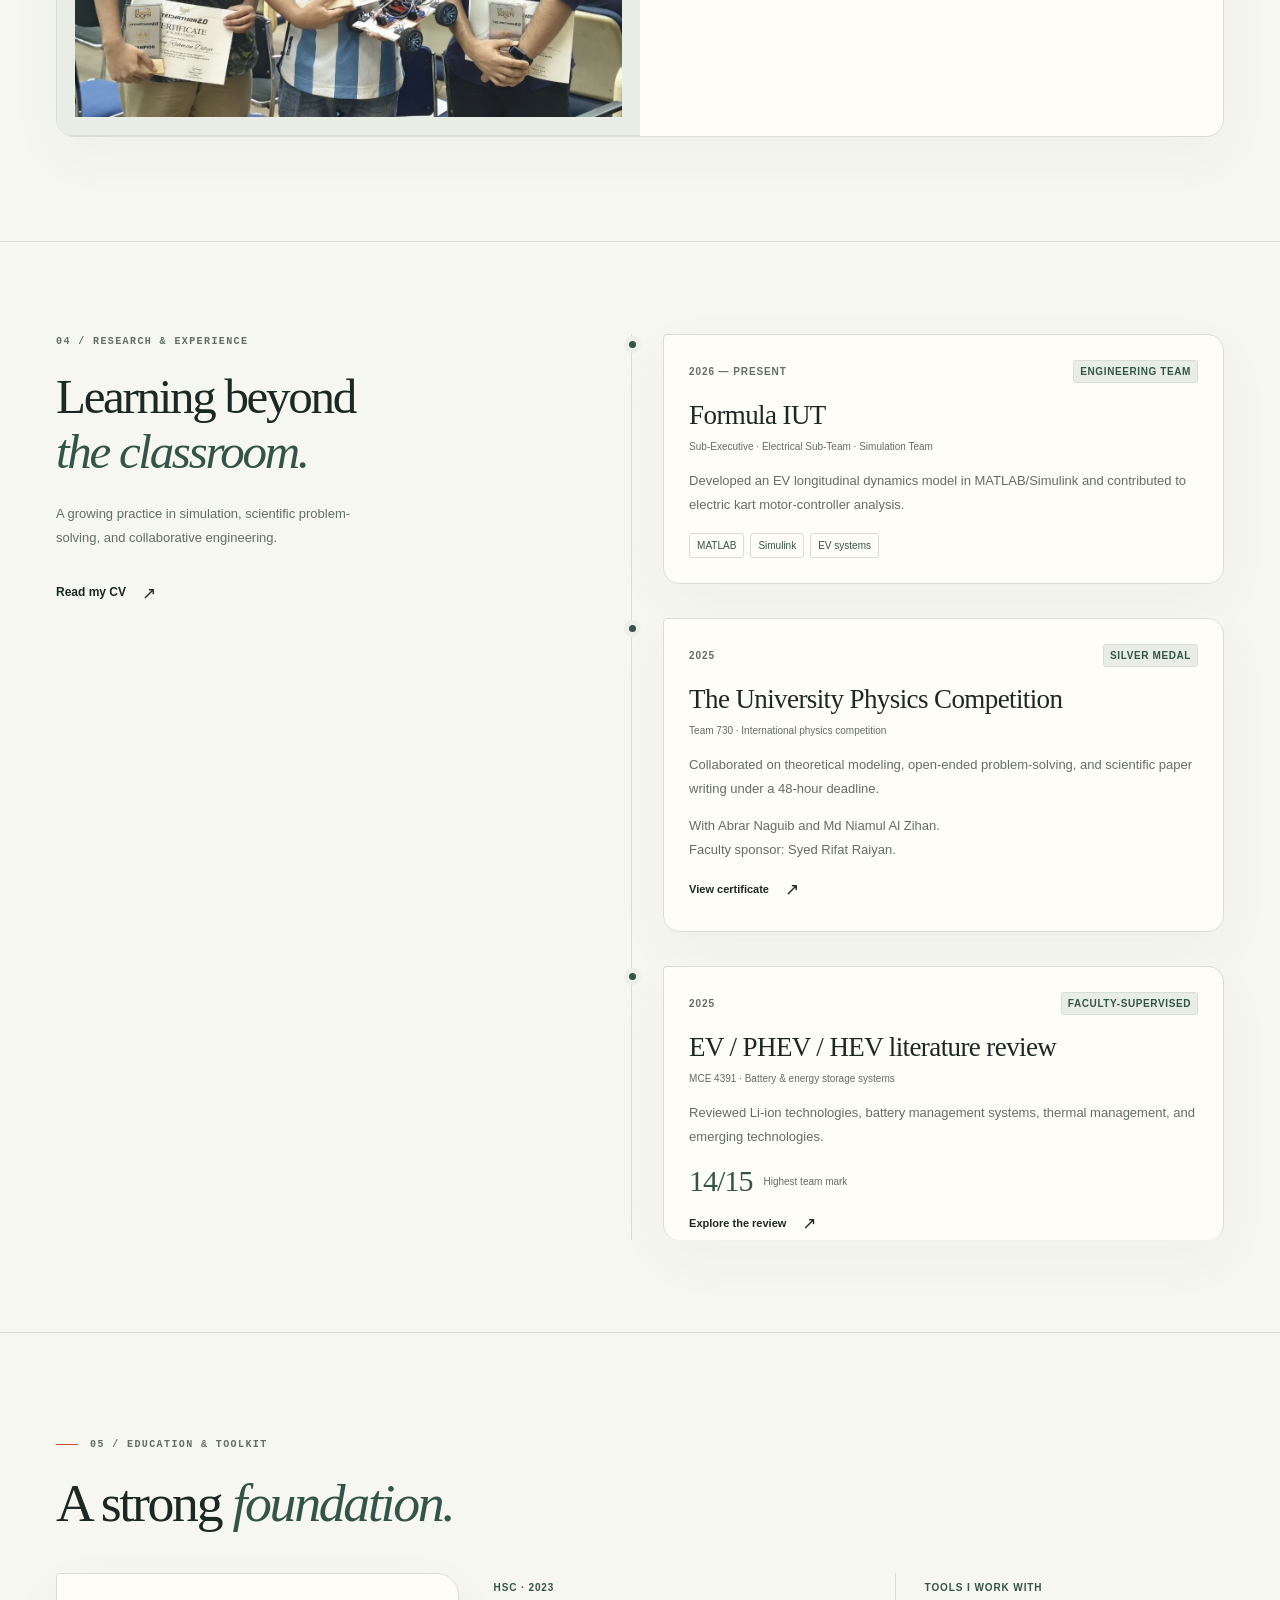
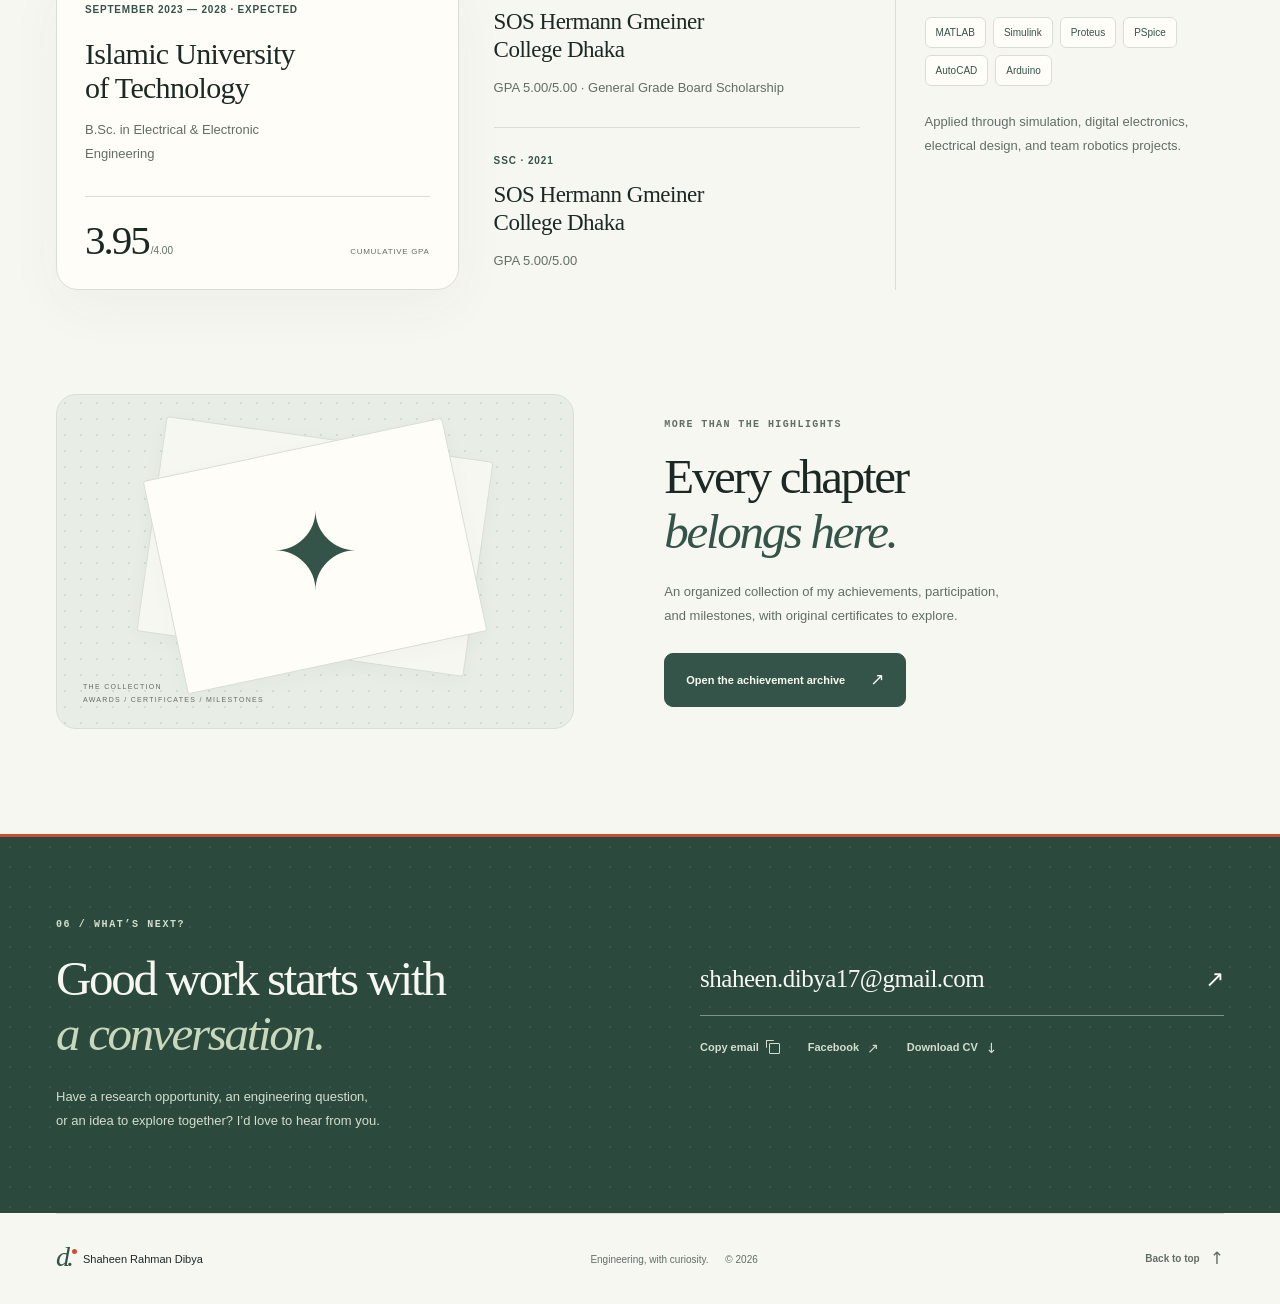
==== commit 8cabb42a: "Showcase robotics wins with curated photos and hardware inventories" ====
--- a/index.html
+++ b/index.html
@@ -15,7 +15,10 @@
   <link rel="stylesheet" href="polish.css?v=89034255e917">
   <link rel="stylesheet" href="identity.css?v=28a35aa760e2">
   <link rel="stylesheet" href="participation.css?v=72d3f442ec92">
-  <script src="projects.js?v=566e3f8930ba" defer></script>
+  <link rel="stylesheet" href="events.css?v=44dd59e977d8">
+  <script src="projects.js?v=1f846c62a381" defer></script>
+  <script src="events.js?v=15c69cb11104" defer></script>
+  <script src="event-gallery.js?v=0a5a0f50340c" defer></script>
   <script src="app.js?v=6f6972461015" defer></script>
   <script src="polish.js?v=251fa7a9a225" defer></script>
   <script src="identity.js?v=c2fee371d605" defer></script>
@@ -76,6 +79,12 @@
       </div>
     </section>
 
+    <section id="event-showcase" class="section container event-showcase" aria-labelledby="event-showcase-title">
+      <div class="section-heading"><div><p class="section-label">ON THE COMPETITION FLOOR</p><h2 id="event-showcase-title">Built together.<br><em>Won together.</em></h2></div><p class="event-intro">Three championship moments, seen through the teams, the prizes, and the machines. A small selection of original event photographs.</p></div>
+      <div class="event-grid" id="event-grid"></div>
+      <noscript><p>Explore the <a href="project.html?project=soccerbot">Soccerbot build</a> and <a href="project.html?project=rc-racing">RC racing builds</a> for their component lists and event photographs.</p></noscript>
+    </section>
+
     <section id="iarco-participation" class="section container participation-showcase" aria-labelledby="iarco-participation-title">
       <div class="participation-panel">
         <div class="participation-panel-heading"><p class="section-label">PARTICIPATION / RESEARCH 101</p><span>2026 · SENIOR CATEGORY</span></div>
@@ -108,7 +117,7 @@
 
     <section id="work" class="section container" aria-labelledby="work-title">
       <div class="section-heading"><div><p class="section-label">03 / SELECTED WORK</p><h2 id="work-title">Ideas, made <em>tangible.</em></h2></div><p class="section-aside">Models, circuits, software, and research.<br>Explore the reports and original work.</p></div>
-      <div class="project-toolbar"><div class="filter-group" role="group" aria-label="Filter projects"><button class="filter-button active" data-project-filter="all" aria-pressed="true">All work <span>05</span></button><button class="filter-button" data-project-filter="simulation" aria-pressed="false">Simulation</button><button class="filter-button" data-project-filter="hardware" aria-pressed="false">Electronics</button><button class="filter-button" data-project-filter="design" aria-pressed="false">Design</button><button class="filter-button" data-project-filter="software" aria-pressed="false">Software</button><button class="filter-button" data-project-filter="research" aria-pressed="false">Research</button></div><p id="project-count" class="muted" aria-live="polite">Showing 5 projects</p></div>
+      <div class="project-toolbar"><div class="filter-group" role="group" aria-label="Filter projects"><button class="filter-button active" data-project-filter="all" aria-pressed="true">All work <span>07</span></button><button class="filter-button" data-project-filter="simulation" aria-pressed="false">Simulation</button><button class="filter-button" data-project-filter="hardware" aria-pressed="false">Electronics</button><button class="filter-button" data-project-filter="design" aria-pressed="false">Design</button><button class="filter-button" data-project-filter="software" aria-pressed="false">Software</button><button class="filter-button" data-project-filter="research" aria-pressed="false">Research</button></div><p id="project-count" class="muted" aria-live="polite">Showing 7 projects</p></div>
       <div class="project-grid" id="project-list"></div>
       <noscript><p>Read the reports for <a href="assets/projects/stock-market-crash-simulator/project-report.pdf">Stock Market Crash Simulator</a>, <a href="assets/projects/sap-1-computer/project-report.pdf">SAP-1 8-bit Computer</a>, <a href="assets/projects/residential-electrical-services/project-report.pdf">Residential Electrical Services</a>, <a href="assets/projects/golf-streak/project-report.pdf">Golf Streak</a>, and <a href="assets/projects/ev-literature-review/literature-review.pdf">EV / PHEV / HEV Literature Review</a>.</p></noscript>
     </section>
@@ -121,6 +130,12 @@
 
     <section id="contact" class="contact-section"><div class="container contact-inner"><div><p class="section-label">06 / WHAT’S NEXT?</p><h2>Good work starts with<br><em>a conversation.</em></h2><p>Have a research opportunity, an engineering question,<br>or an idea to explore together? I’d love to hear from you.</p></div><div class="contact-actions"><a class="contact-email" href="mailto:shaheen.dibya17@gmail.com">shaheen.dibya17@gmail.com <span aria-hidden="true">↗</span></a><div class="contact-links"><button class="text-link" id="copy-email">Copy email <span aria-hidden="true">⧉</span></button><a class="text-link" href="https://www.facebook.com/dibya.rahman.77/" target="_blank" rel="noopener noreferrer">Facebook <span aria-hidden="true">↗</span></a><a class="text-link" href="assets/documents/cv.pdf" download="Shaheen-Rahman-Dibya-CV.pdf">Download CV <span aria-hidden="true">↓</span></a></div><p id="copy-status" role="status"></p></div></div></section>
   </main>
+  <dialog id="event-dialog" class="event-dialog" aria-labelledby="event-title" aria-describedby="event-caption">
+    <div class="event-dialog-heading"><h2 id="event-title">Event gallery</h2><button class="event-close" type="button" aria-label="Close event gallery">Close <span aria-hidden="true">×</span></button></div>
+    <div id="event-preview"><img alt=""></div>
+    <p id="event-caption"></p>
+    <div class="event-dialog-controls"><button id="event-prev" type="button">← Previous</button><span id="event-count" aria-live="polite"></span><button id="event-next" type="button">Next →</button><a id="event-original" target="_blank" rel="noopener">Open full-size image ↗</a></div>
+  </dialog>
   <footer class="site-footer container"><a class="brand footer-brand" href="#home"><span class="brand-mark" aria-hidden="true">d.</span><span>Shaheen Rahman Dibya</span></a><p>Engineering, with curiosity. <span>© <span id="current-year">2026</span></span></p><a class="text-link" href="#home">Back to top <span aria-hidden="true">↑</span></a></footer>
 </body>
 </html>
--- a/events.css
+++ b/events.css
@@ -0,0 +1,55 @@
+.event-showcase { padding-top: 0; }
+.event-intro { max-width: 430px; font-size: 14px; color: var(--muted); }
+.event-grid { display: grid; grid-template-columns: repeat(3, minmax(0, 1fr)); gap: 22px; }
+.event-card { min-width: 0; overflow: hidden; border: 1px solid var(--line); border-radius: 4px 20px 20px 20px; background: var(--surface); box-shadow: var(--folio-shadow, var(--shadow)); }
+.event-cover { width: 100%; height: 300px; position: relative; display: block; padding: 0; border: 0; border-bottom: 1px solid var(--line); background: var(--sage); }
+.event-cover img { width: 100%; height: 100%; object-fit: contain; padding: 12px; transition: transform .3s; }
+.event-result, .event-enlarge { position: absolute; padding: 6px 10px; border: 1px solid var(--line); border-radius: 5px; background: var(--glass); color: var(--green); font-size: 11px; line-height: 1.5; backdrop-filter: blur(12px); }
+.event-result { top: 13px; left: 13px; }
+.event-enlarge { bottom: 13px; right: 13px; }
+.event-card-body { padding: 24px; }
+.event-card-body > .eyebrow { font: 10px/1.6 var(--mono); letter-spacing: .6px; }
+.event-card h3 { margin-top: 11px; font-size: 28px; letter-spacing: -.8px; }
+.event-outcome { margin-top: 14px; font-size: 13px; color: var(--muted); }
+.event-thumbs { display: flex; flex-wrap: wrap; gap: 8px; margin-top: 22px; }
+.event-thumb { padding: 0; width: 58px; height: 58px; border: 1px solid var(--line); border-radius: 7px; overflow: hidden; background: var(--sage); }
+.event-thumb img { width: 100%; height: 100%; object-fit: cover; }
+.event-card-links { display: flex; gap: 12px 24px; flex-wrap: wrap; margin-top: 24px; padding-top: 19px; border-top: 1px solid var(--line); }
+.event-card-links a { font-size: 11px; }
+.event-dialog { width: min(1100px, calc(100% - 32px)); max-height: calc(100dvh - 32px); padding: 25px; border: 1px solid var(--line); border-radius: 18px; color: var(--ink); background: var(--surface); box-shadow: var(--shadow); }
+.event-dialog::backdrop { background: #102019bd; backdrop-filter: blur(8px); }
+.event-dialog-heading { display: flex; align-items: center; justify-content: space-between; gap: 20px; padding-bottom: 18px; }
+.event-dialog-heading h2 { font-size: 26px; letter-spacing: -.5px; line-height: 1.25; }
+.event-close { display: flex; align-items: center; gap: 12px; flex-shrink: 0; border: 1px solid var(--line); border-radius: 8px; padding: 8px 11px; background: transparent; color: var(--green); font-size: 12px; }
+.event-close span { font-size: 24px; line-height: 1; }
+#event-preview { display: grid; place-items: center; background: var(--sage); border-radius: 10px; min-height: 180px; }
+#event-preview img { max-width: 100%; max-height: 63dvh; width: auto; height: auto; object-fit: contain; }
+#event-caption { margin-top: 16px; font-size: 14px; line-height: 1.7; color: var(--muted); }
+.event-dialog-controls { display: flex; align-items: center; flex-wrap: wrap; gap: 12px 18px; margin-top: 18px; padding-top: 17px; border-top: 1px solid var(--line); font-size: 12px; }
+.event-dialog-controls button { padding: 7px 12px; color: var(--green); border: 1px solid var(--line); border-radius: 7px; background: transparent; }
+.event-dialog-controls button:disabled { opacity: .4; cursor: default; }
+#event-original { margin-left: auto; color: var(--green); }
+#event-count { color: var(--muted); font-family: var(--mono); }
+@media (hover: hover) {
+ .event-cover:hover img { transform: scale(1.025); }
+ .event-thumb:hover, .event-dialog-controls button:not(:disabled):hover, .event-close:hover { border-color: var(--green); background: var(--sage); }
+}
+@media (max-width: 1050px) {
+ .event-grid { grid-template-columns: repeat(2, minmax(0, 1fr)); }
+ .event-card:last-child { grid-column: 1 / -1; display: grid; grid-template-columns: minmax(0, 1fr) minmax(0, 1fr); }
+ .event-card:last-child .event-cover { height: 100%; min-height: 300px; }
+}
+@media (max-width: 640px) {
+ .event-grid { grid-template-columns: minmax(0, 1fr); }
+ .event-card:last-child { grid-column: auto; display: block; }
+ .event-cover, .event-card:last-child .event-cover { height: 285px; min-height: 0; }
+ .event-card-body { padding: 23px; }
+ .event-dialog { padding: 18px; }
+ .event-dialog-heading { align-items: start; }
+ .event-dialog-heading h2 { font-size: 22px; }
+ .event-close { gap: 6px; padding: 6px; }
+ .event-dialog-controls { gap: 10px; }
+ #event-original { margin-left: 0; width: 100%; }
+}
+@media (prefers-reduced-motion: reduce) { .event-cover:hover img { transform: none; } }
+@media print { .event-card { break-inside: avoid; box-shadow: none; } .event-dialog { display: none; } }
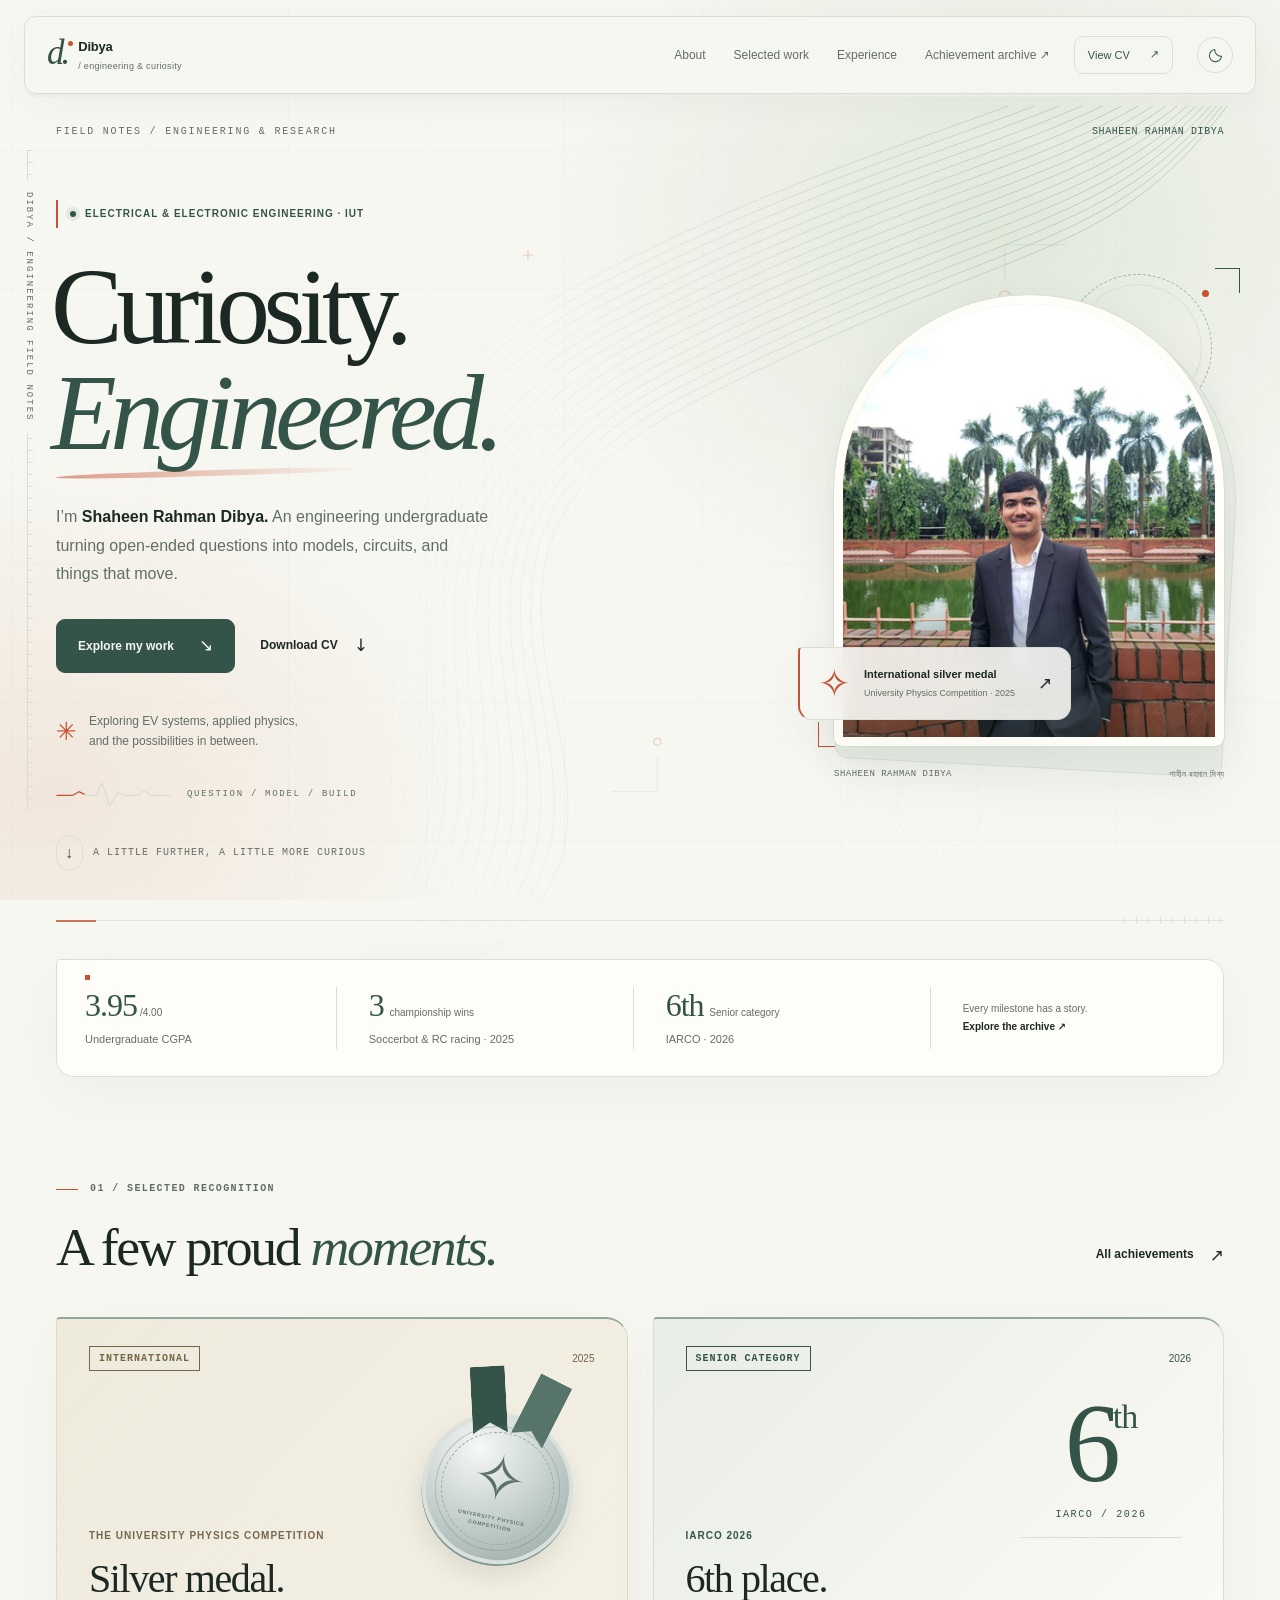
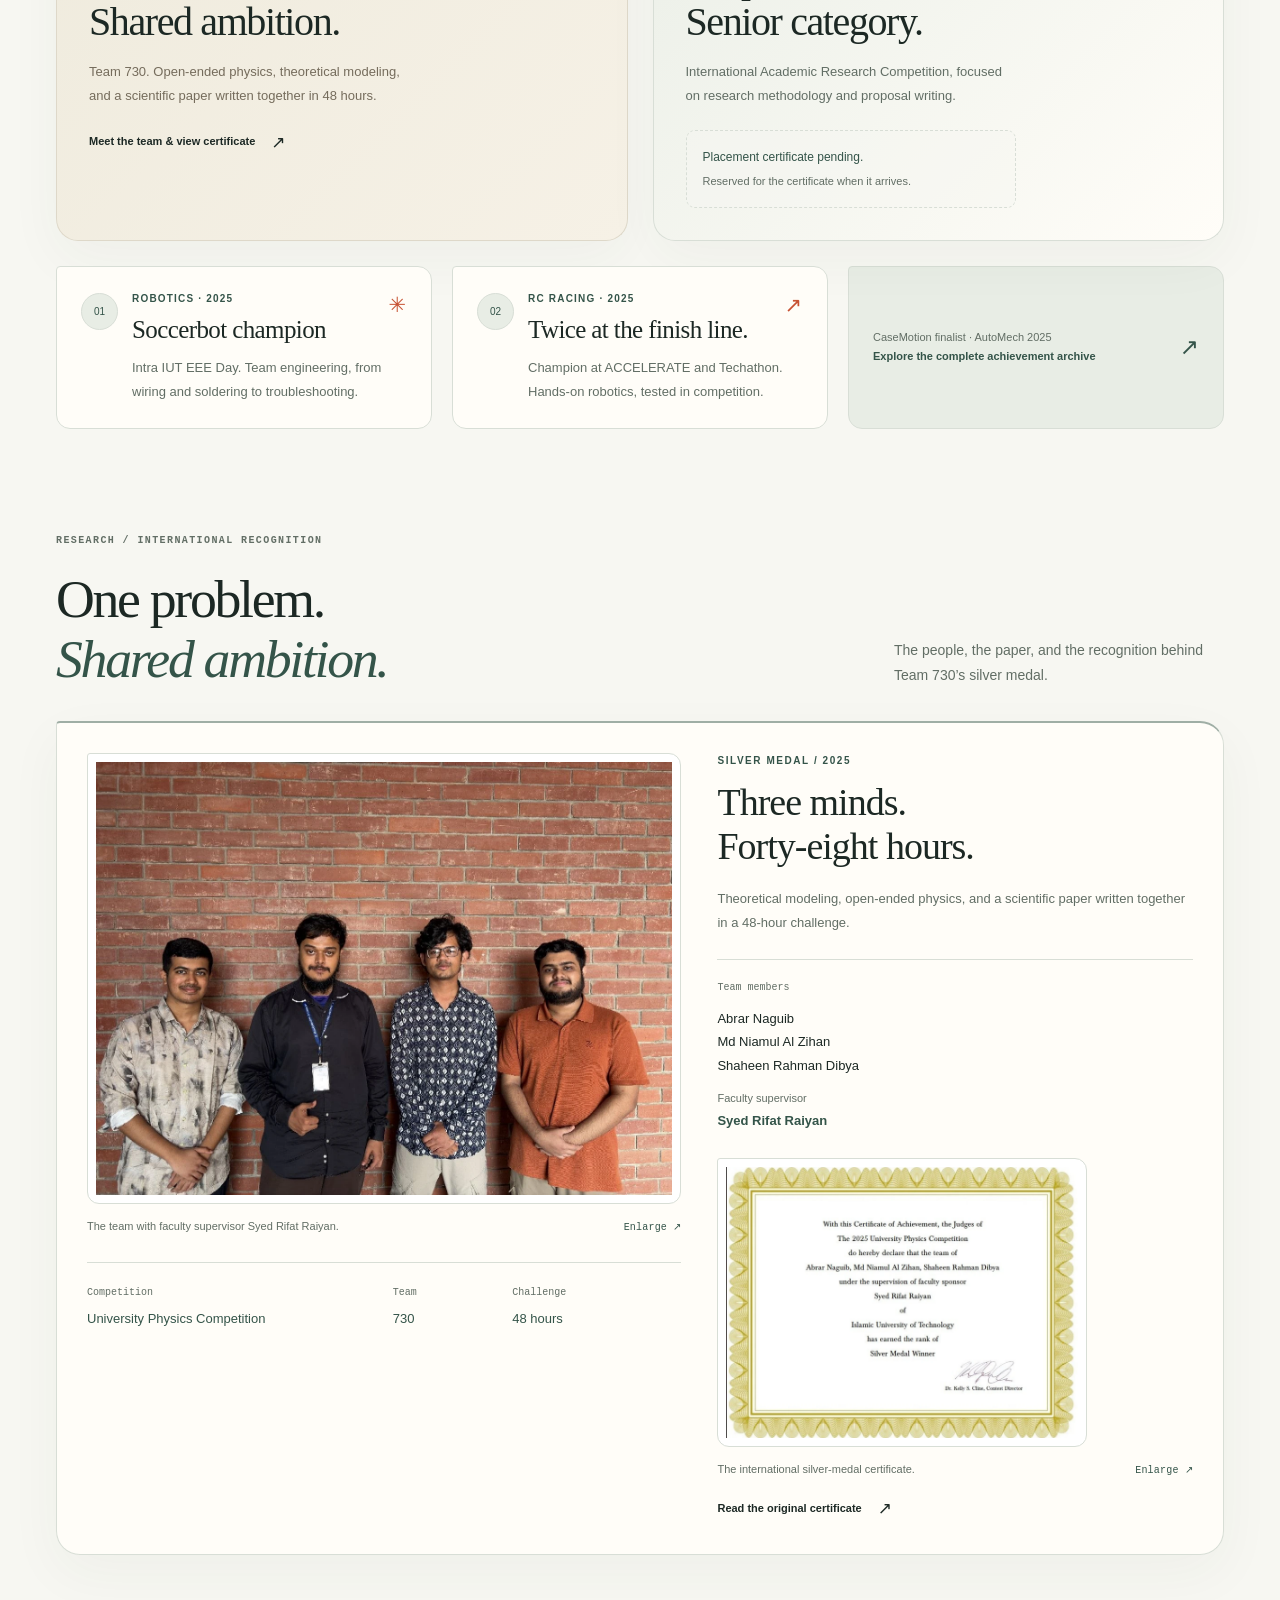
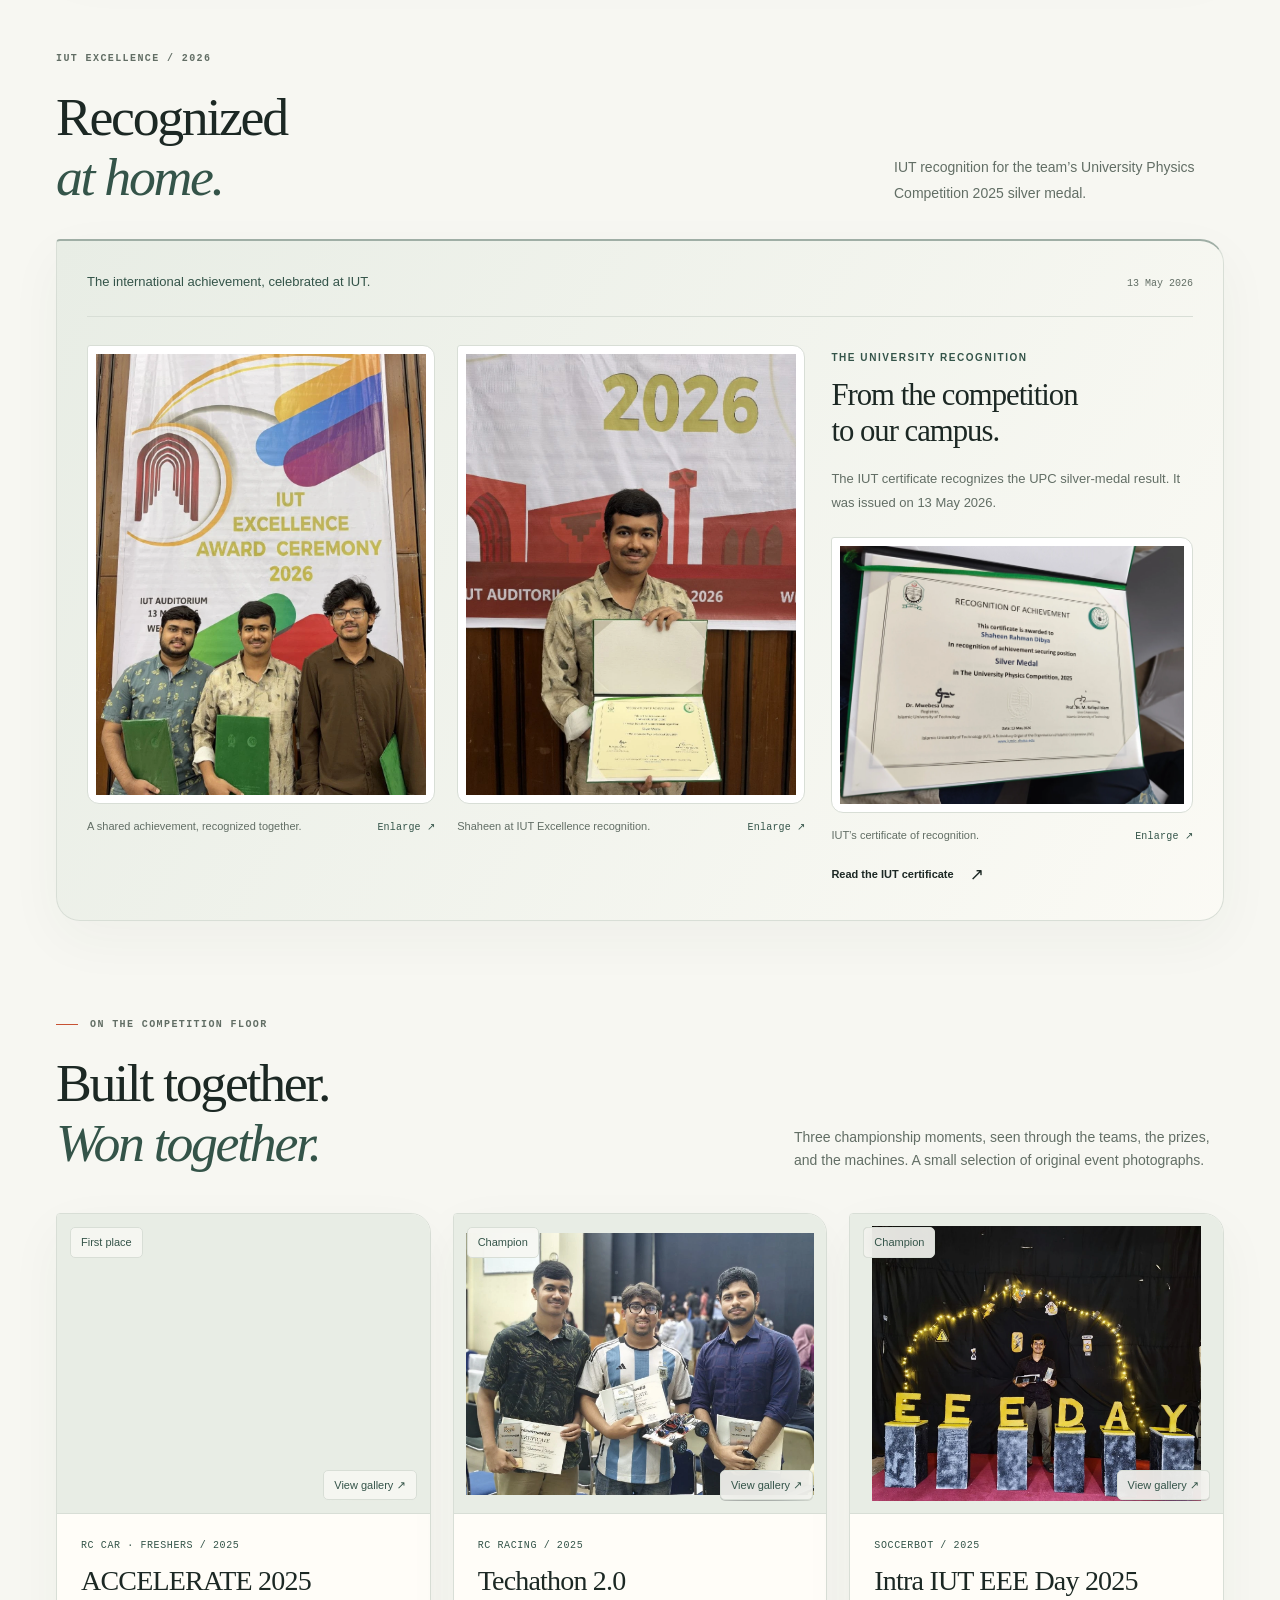
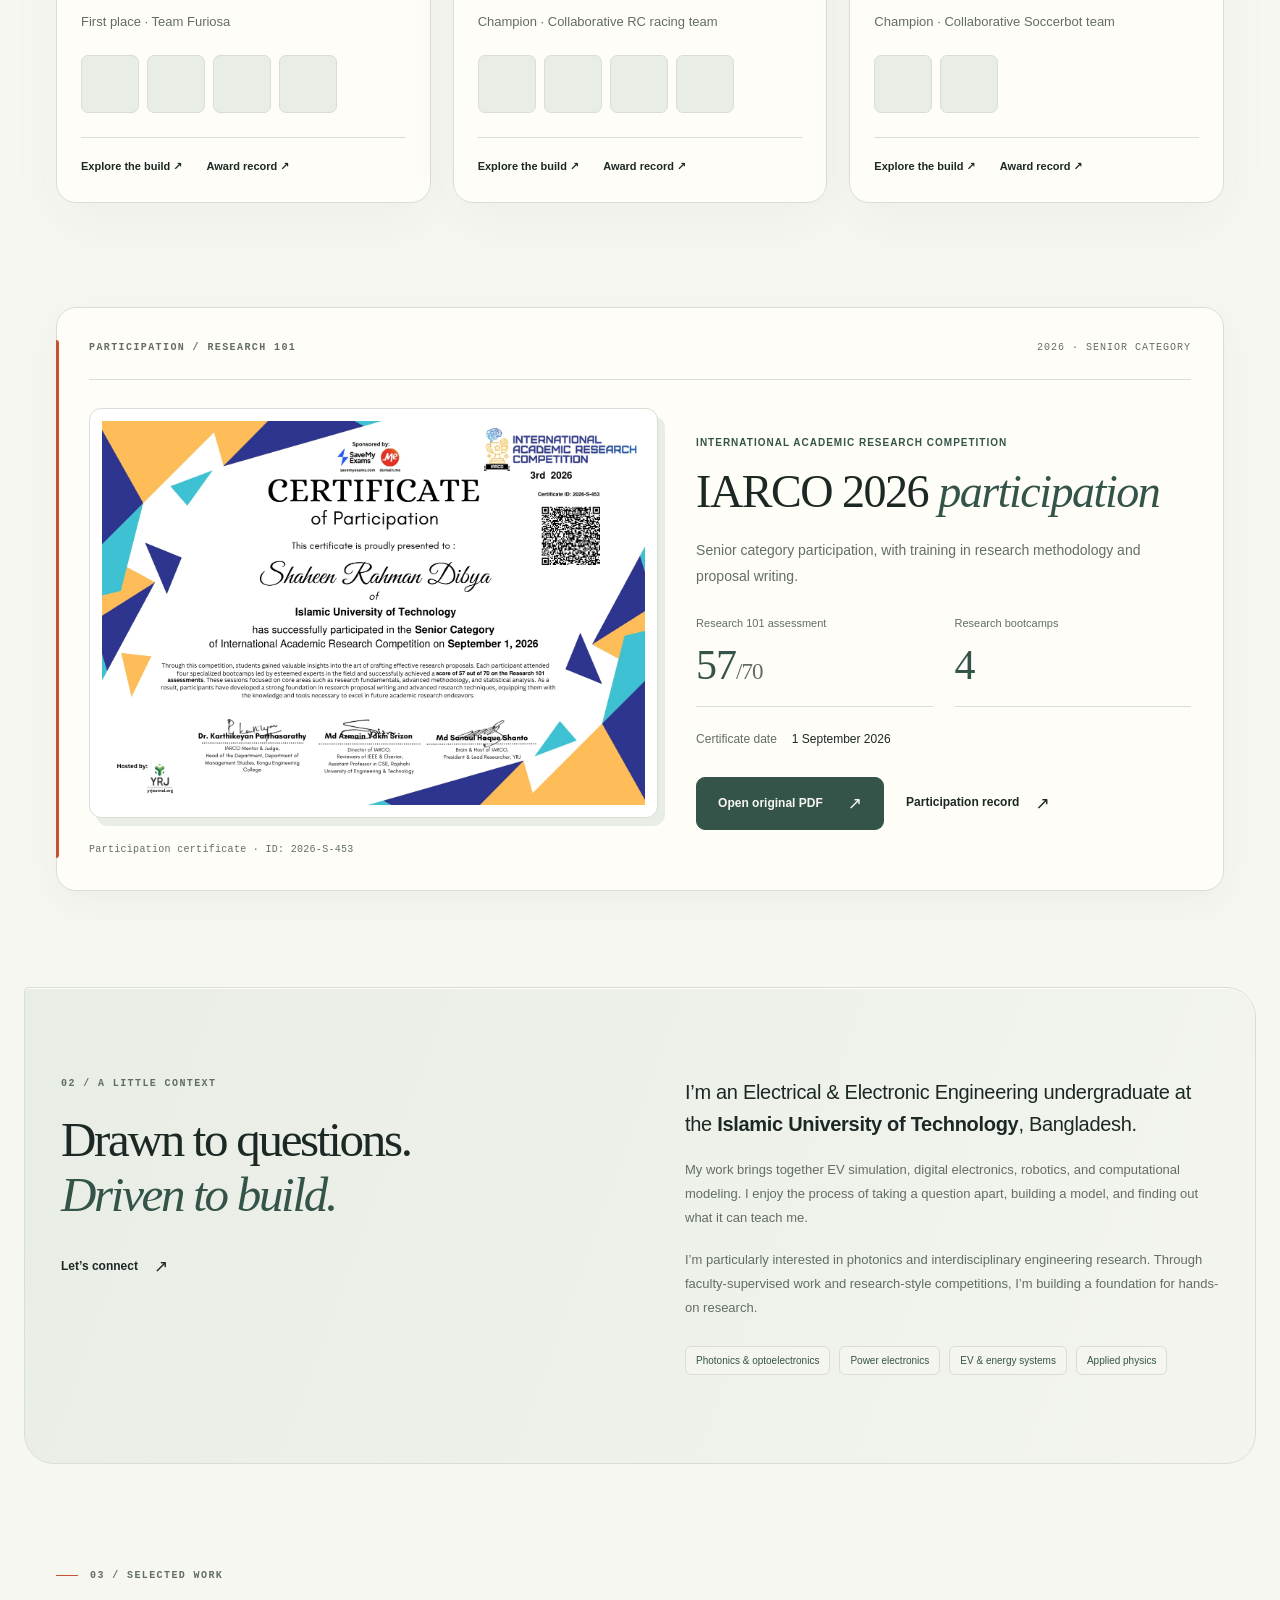
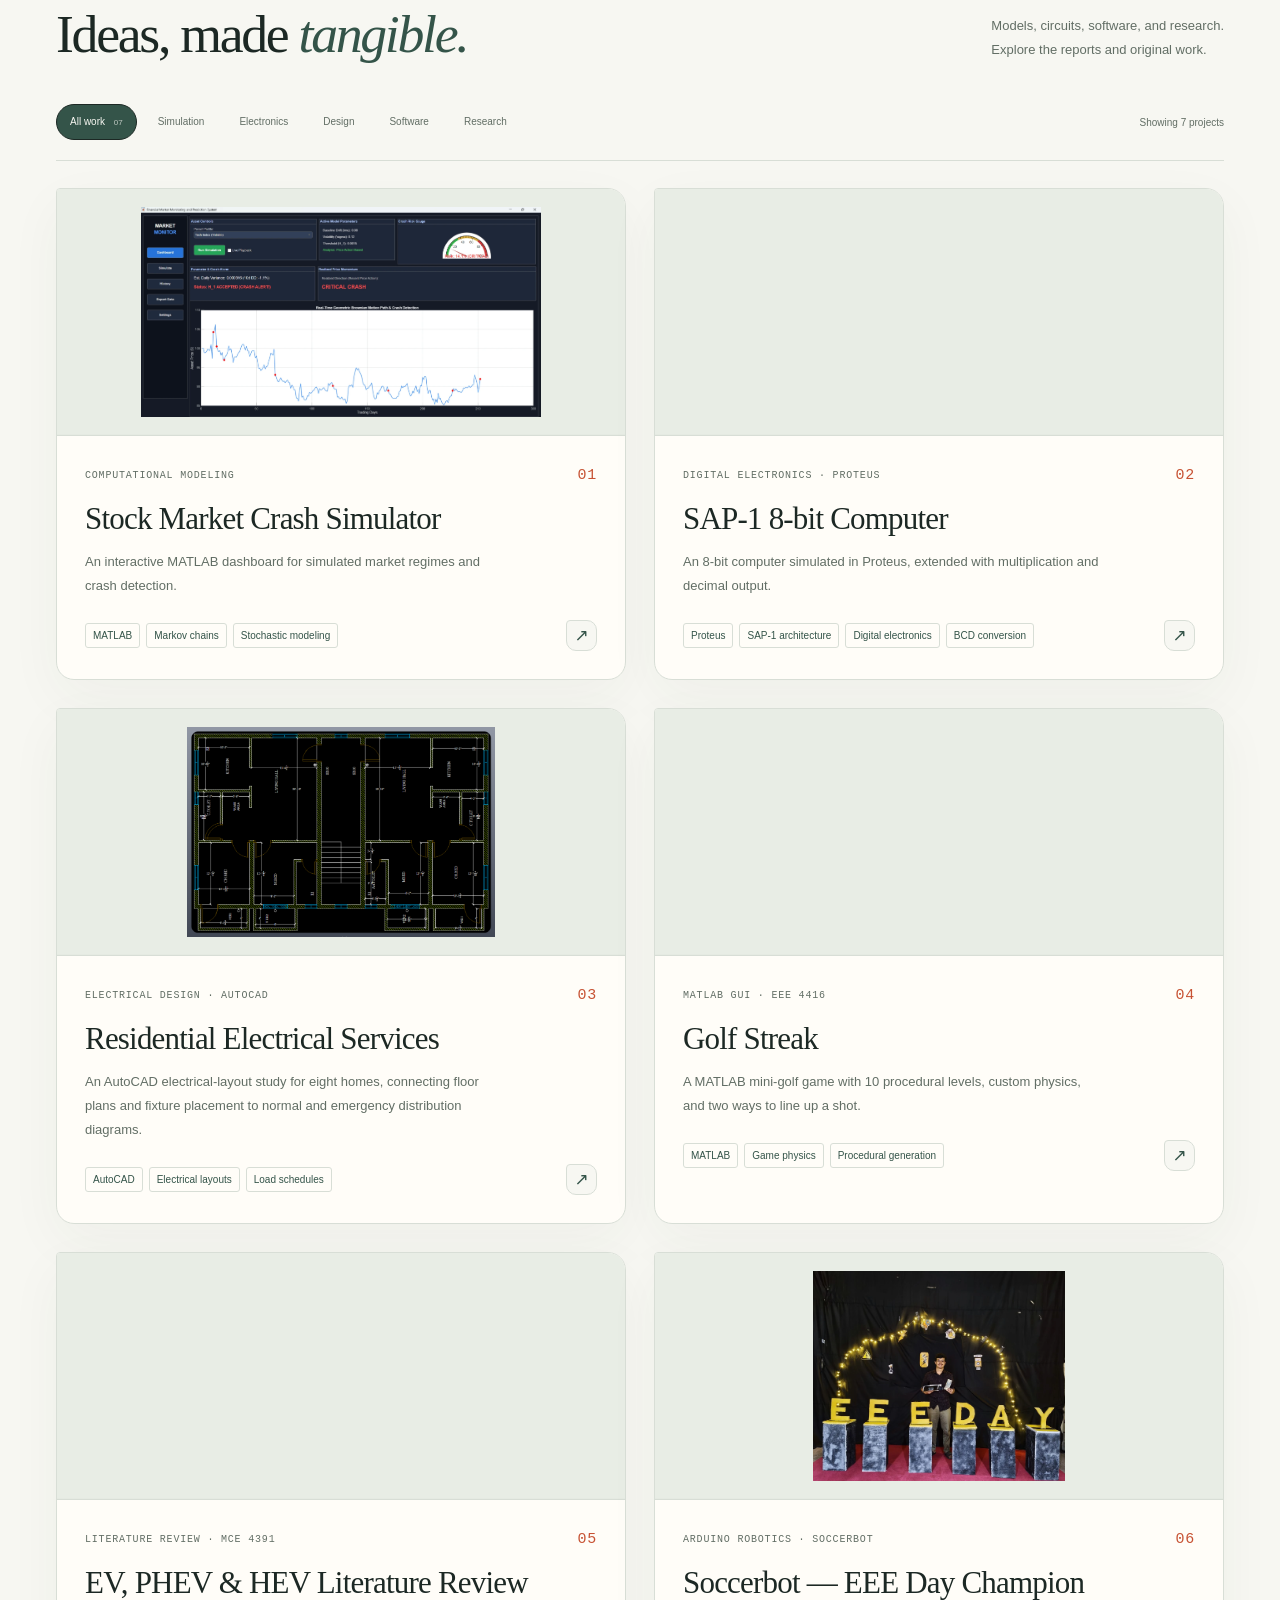
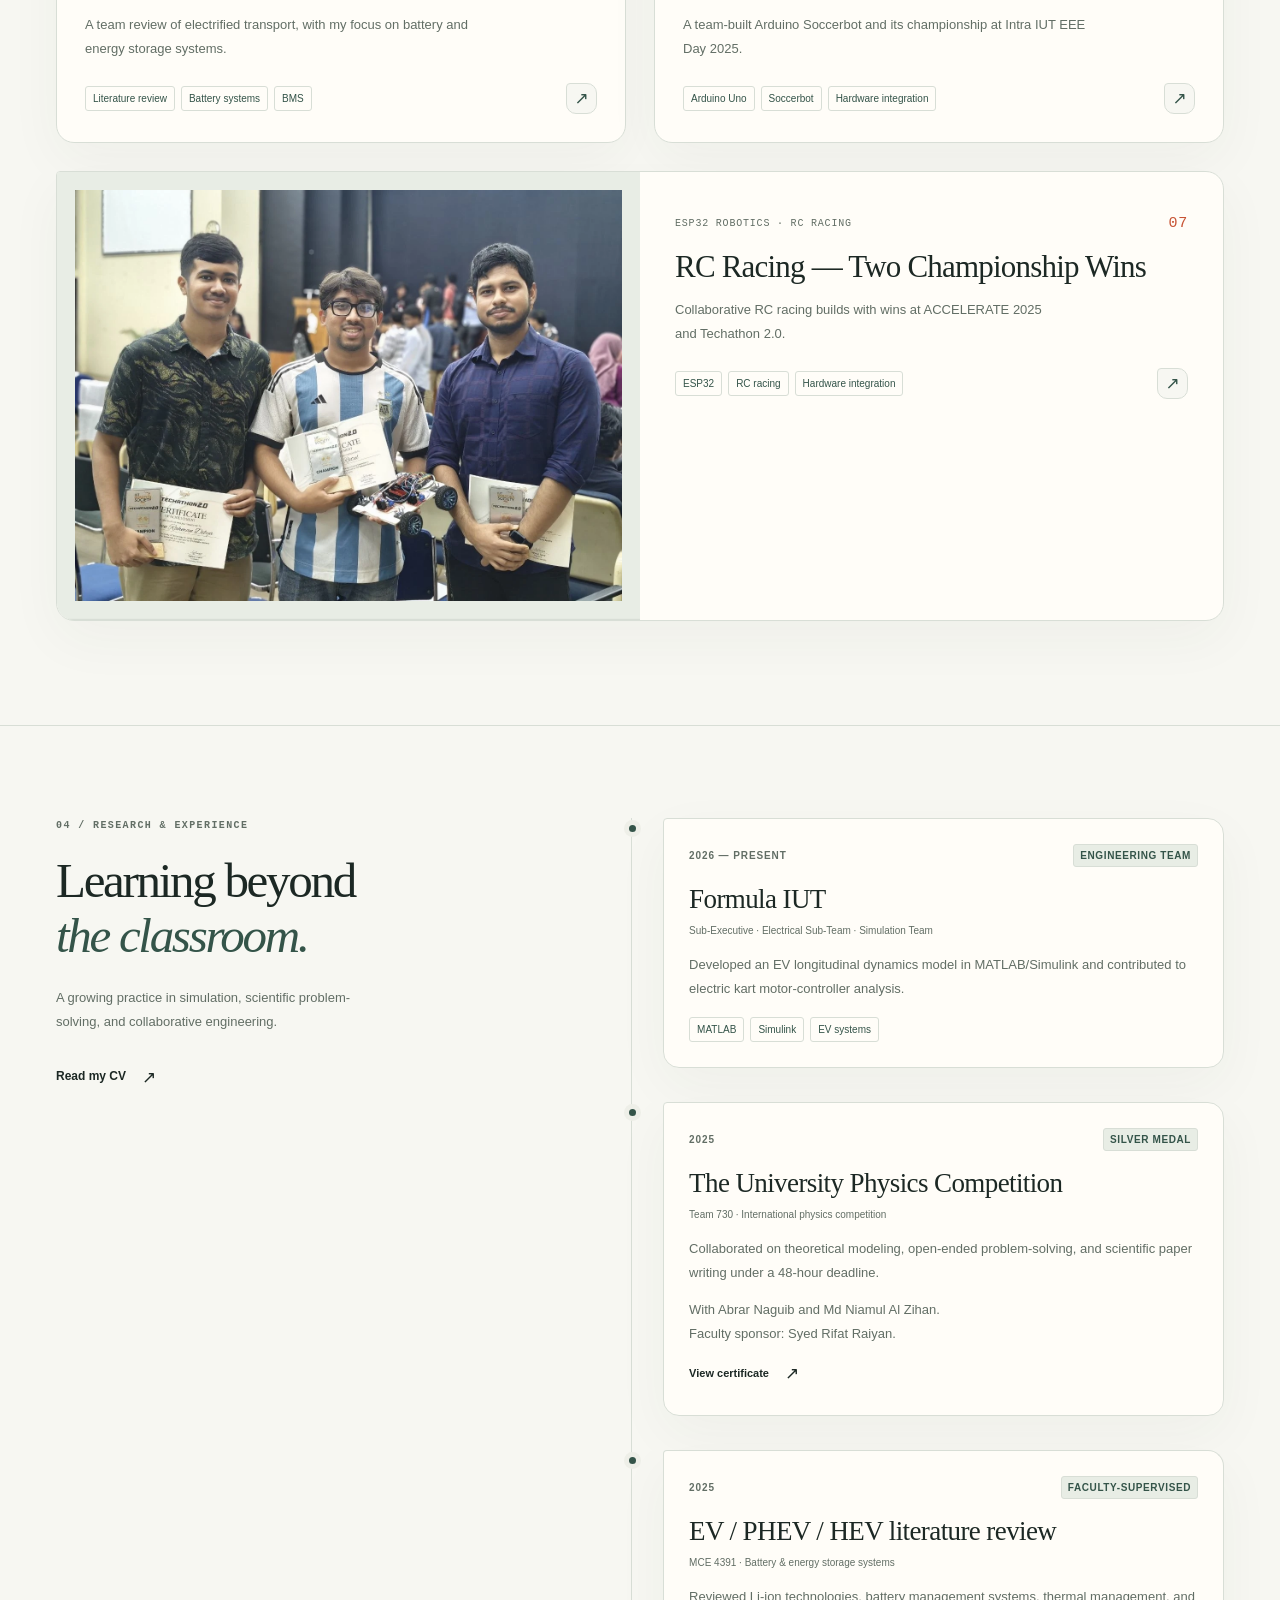
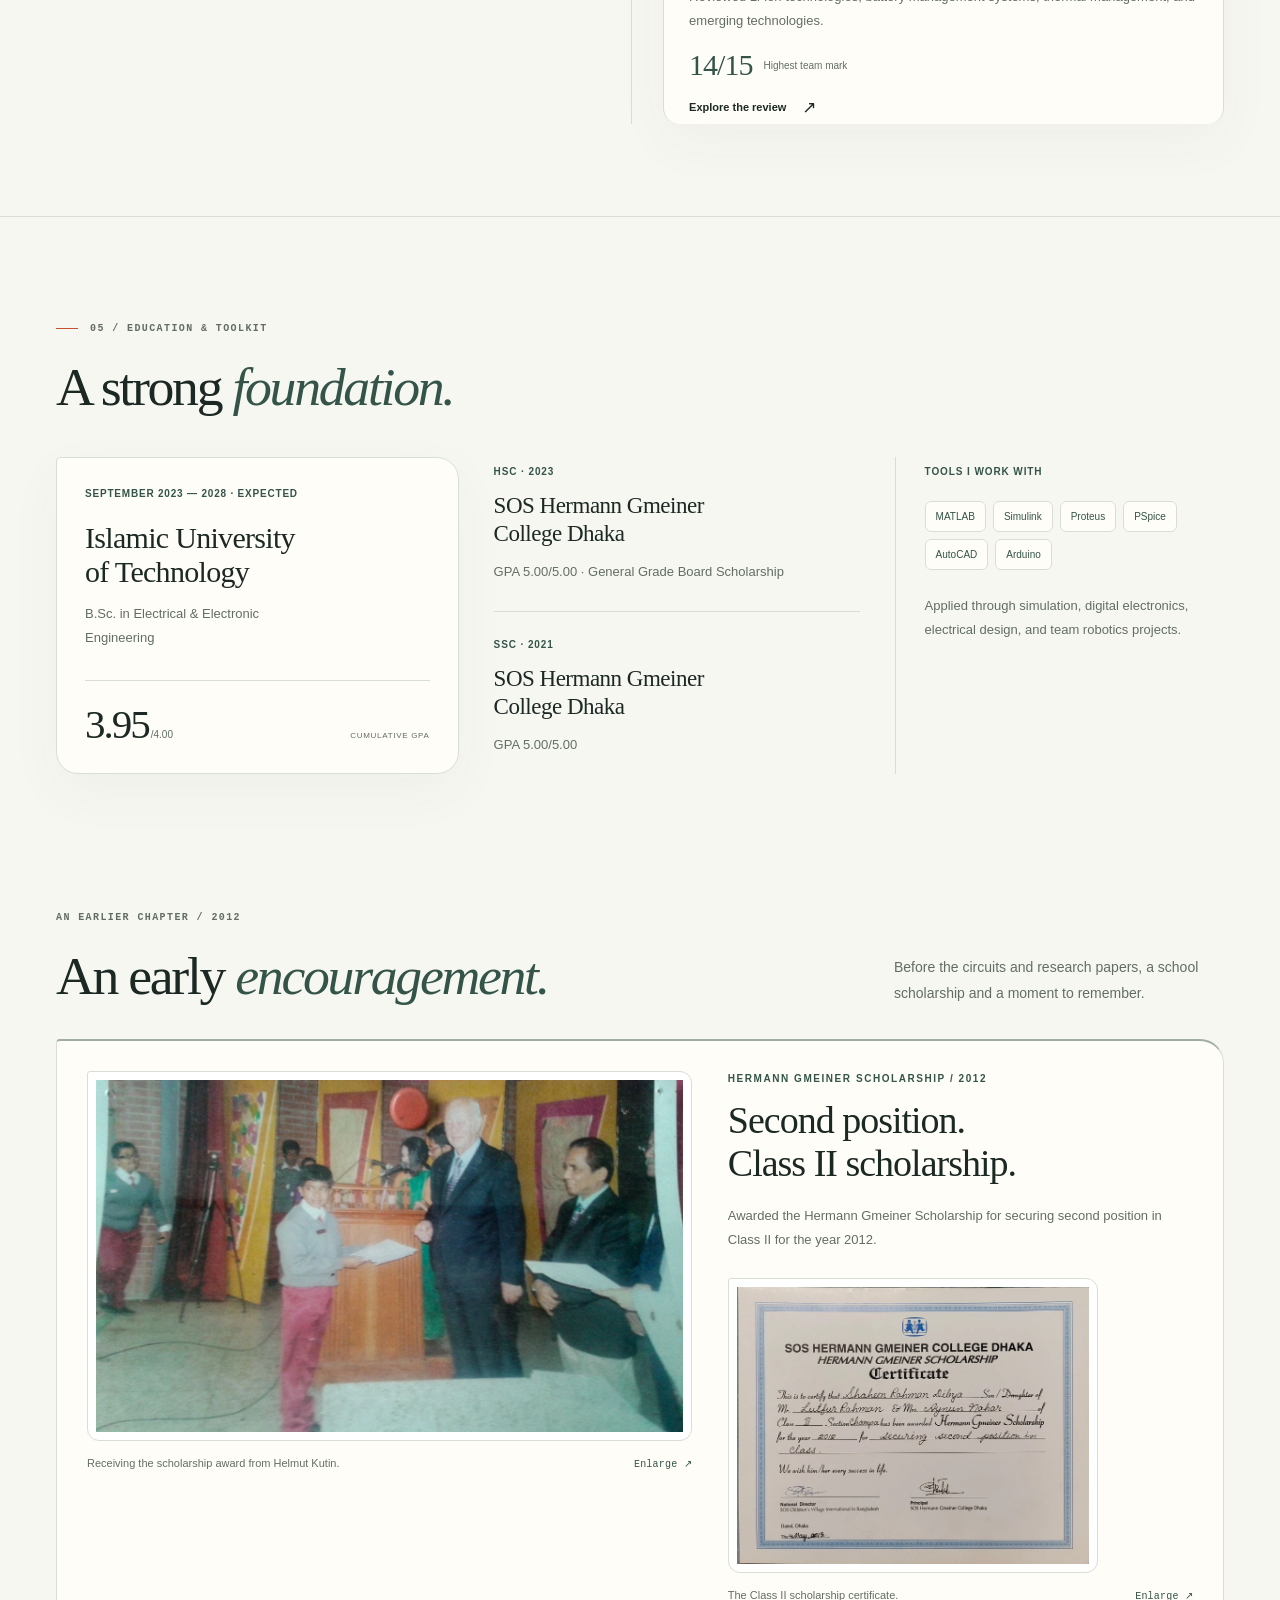
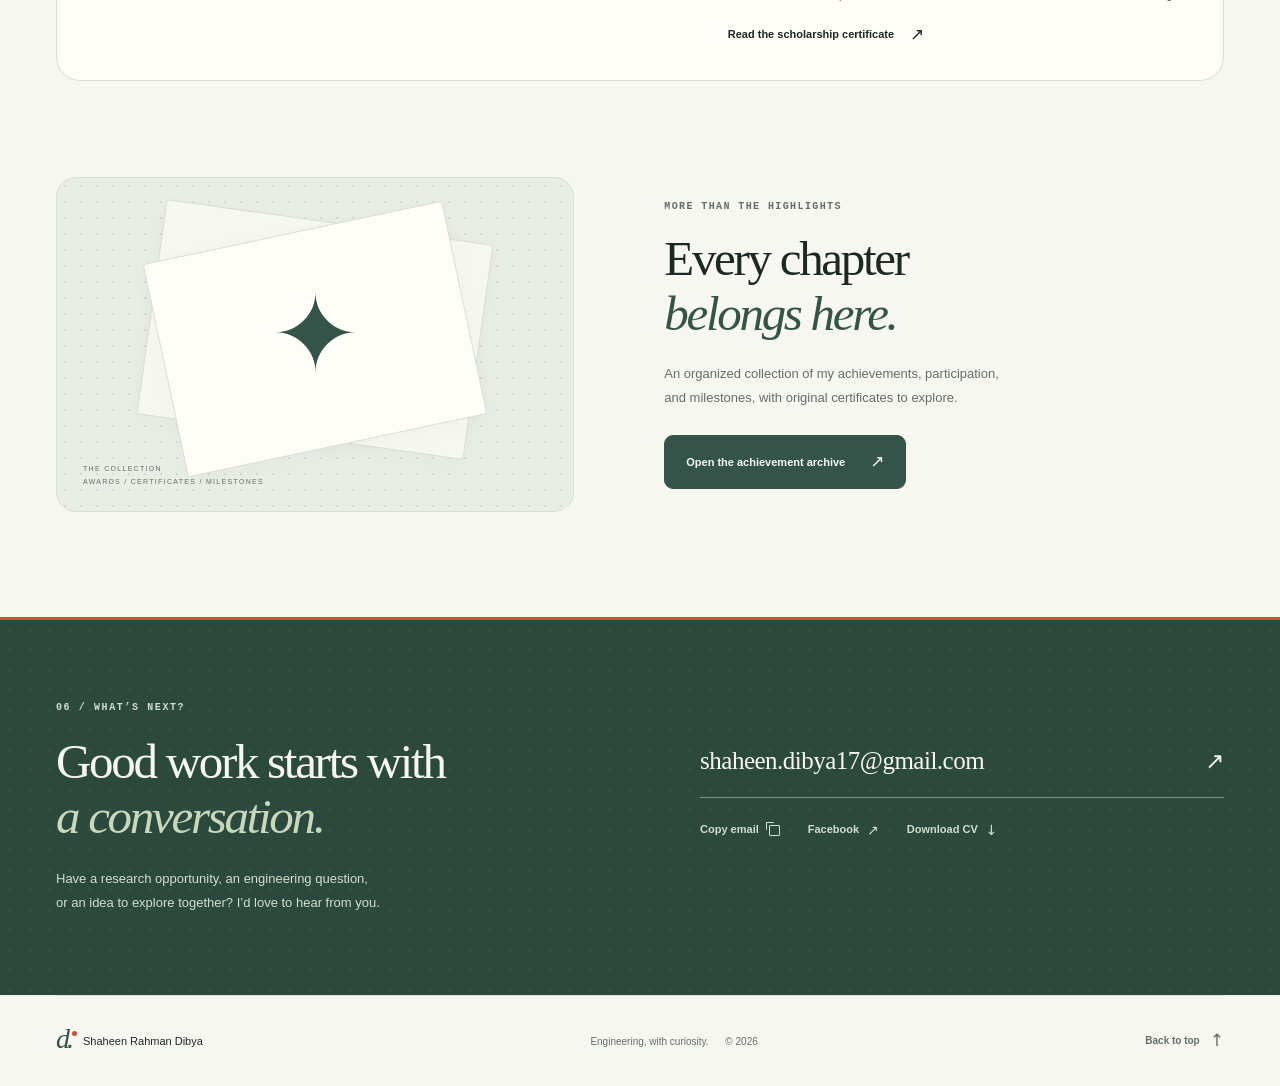
==== commit fd452763: "Showcase UPC team, IUT Excellence, and early scholarship photos" ====
--- a/index.html
+++ b/index.html
@@ -16,12 +16,14 @@
   <link rel="stylesheet" href="identity.css?v=28a35aa760e2">
   <link rel="stylesheet" href="participation.css?v=72d3f442ec92">
   <link rel="stylesheet" href="events.css?v=44dd59e977d8">
+  <link rel="stylesheet" href="recognition.css?v=2e0ea18e8655">
   <script src="projects.js?v=1f846c62a381" defer></script>
   <script src="events.js?v=15c69cb11104" defer></script>
   <script src="event-gallery.js?v=0a5a0f50340c" defer></script>
   <script src="app.js?v=6f6972461015" defer></script>
   <script src="polish.js?v=251fa7a9a225" defer></script>
   <script src="identity.js?v=c2fee371d605" defer></script>
+  <script src="recognition-gallery.js?v=a16c57730116" defer></script>
 </head>
 <body>
   <a class="skip-link" href="#main">Skip to content</a>
@@ -61,7 +63,7 @@
     <section id="highlights" class="section container" aria-labelledby="highlights-title">
       <div class="section-heading"><div><p class="section-label">01 / SELECTED RECOGNITION</p><h2 id="highlights-title">A few proud <em>moments.</em></h2></div><a class="text-link" href="archive.html">All achievements <span aria-hidden="true">↗</span></a></div>
       <div class="recognition-grid">
-        <article class="recognition-feature"><div class="recognition-meta"><span class="tag">INTERNATIONAL</span><span>2025</span></div><div class="medal-art" aria-hidden="true"><span>✧</span><span class="medal-ring"></span><span class="medal-caption">UNIVERSITY PHYSICS<br>COMPETITION</span></div><div class="recognition-copy"><p class="eyebrow">THE UNIVERSITY PHYSICS COMPETITION</p><h3>Silver medal.<br>Shared ambition.</h3><p>Team 730. Open-ended physics, theoretical modeling, and a scientific paper written together in 48 hours.</p><a class="text-link" href="archive.html?search=University%20Physics">View the achievement <span aria-hidden="true">↗</span></a></div></article>
+        <article class="recognition-feature"><div class="recognition-meta"><span class="tag">INTERNATIONAL</span><span>2025</span></div><div class="medal-art" aria-hidden="true"><span>✧</span><span class="medal-ring"></span><span class="medal-caption">UNIVERSITY PHYSICS<br>COMPETITION</span></div><div class="recognition-copy"><p class="eyebrow">THE UNIVERSITY PHYSICS COMPETITION</p><h3>Silver medal.<br>Shared ambition.</h3><p>Team 730. Open-ended physics, theoretical modeling, and a scientific paper written together in 48 hours.</p><a class="text-link" href="#upc-showcase">Meet the team &amp; view certificate <span aria-hidden="true">↗</span></a></div></article>
         <article class="recognition-feature recognition-iarco">
           <div class="recognition-meta"><span class="tag">SENIOR CATEGORY</span><span>2026</span></div>
           <div class="iarco-rank-art" aria-hidden="true"><span>6<sup>th</sup></span><span>IARCO / 2026</span></div>
@@ -79,6 +81,73 @@
       </div>
     </section>
 
+    <section id="upc-showcase" class="section container recognition-showcase" aria-labelledby="upc-showcase-title">
+      <div class="recognition-section-heading">
+        <div><p class="section-label">RESEARCH / INTERNATIONAL RECOGNITION</p><h2 id="upc-showcase-title">One problem.<br><em>Shared ambition.</em></h2></div>
+        <p class="recognition-heading-note">The people, the paper, and the recognition behind Team 730’s silver medal.</p>
+      </div>
+      <div class="recognition-panel recognition-upc-grid">
+        <div class="recognition-team-story">
+          <figure class="recognition-photo recognition-team-photo">
+            <a class="recognition-photo-link" href="assets/events/upc-2025/team-and-supervisor.webp" data-gallery="upc" data-gallery-title="University Physics Competition · 2025" data-caption="Team 730 with faculty supervisor Syed Rifat Raiyan. Team members: Abrar Naguib, Md Niamul Al Zihan, and Shaheen Rahman Dibya.">
+              <img src="assets/events/upc-2025/team-and-supervisor.webp" width="1280" height="960" loading="lazy" decoding="async" alt="University Physics Competition 2025 team and their faculty supervisor together at IUT.">
+            </a>
+            <figcaption><span>The team with faculty supervisor Syed Rifat Raiyan.</span><span class="recognition-photo-hint">Enlarge ↗</span></figcaption>
+          </figure>
+          <dl class="recognition-field-facts"><div><dt>Competition</dt><dd>University Physics Competition</dd></div><div><dt>Team</dt><dd>730</dd></div><div><dt>Challenge</dt><dd>48 hours</dd></div></dl>
+        </div>
+        <div class="recognition-story">
+          <p class="eyebrow">SILVER MEDAL / 2025</p>
+          <h3>Three minds.<br>Forty-eight hours.</h3>
+          <p>Theoretical modeling, open-ended physics, and a scientific paper written together in a 48-hour challenge.</p>
+          <div class="recognition-team-credits"><p>Team members</p><ul><li>Abrar Naguib</li><li>Md Niamul Al Zihan</li><li>Shaheen Rahman Dibya</li></ul><p class="recognition-supervisor">Faculty supervisor <strong>Syed Rifat Raiyan</strong></p></div>
+          <figure class="recognition-document">
+            <a class="recognition-photo-link" href="assets/certificates/achievement-01.webp" data-gallery="upc" data-gallery-title="University Physics Competition · 2025" data-caption="University Physics Competition 2025 silver-medal certificate for Team 730. Original certificate collection, page 1.">
+              <img src="assets/certificates/achievement-01.webp" width="1500" height="1153" loading="lazy" decoding="async" alt="Silver-medal certificate for the University Physics Competition 2025 team.">
+            </a>
+            <figcaption><span>The international silver-medal certificate.</span><span class="recognition-photo-hint">Enlarge ↗</span></figcaption>
+            <a class="text-link recognition-pdf" href="assets/documents/lifelong-achievements.pdf#page=1" target="_blank" rel="noopener">Read the original certificate <span aria-hidden="true">↗</span></a>
+          </figure>
+        </div>
+      </div>
+    </section>
+
+    <section id="iut-excellence" class="section container recognition-showcase recognition-iut" aria-labelledby="iut-excellence-title">
+      <div class="recognition-section-heading">
+        <div><p class="section-label">IUT EXCELLENCE / 2026</p><h2 id="iut-excellence-title">Recognized<br><em>at home.</em></h2></div>
+        <p class="recognition-heading-note">IUT recognition for the team’s University Physics Competition 2025 silver medal.</p>
+      </div>
+      <div class="recognition-panel">
+        <div class="recognition-panel-dateline"><p>The international achievement, celebrated at IUT.</p><time datetime="2026-05-13">13 May 2026</time></div>
+        <div class="recognition-iut-grid">
+          <figure class="recognition-photo">
+            <a class="recognition-photo-link" href="assets/events/iut-excellence-2026/team.webp" data-gallery="iut" data-gallery-title="IUT Excellence recognition · 2026" data-caption="The University Physics Competition team at IUT Excellence recognition in 2026, celebrating their 2025 silver-medal achievement.">
+              <img src="assets/events/iut-excellence-2026/team.webp" width="960" height="1280" loading="lazy" decoding="async" alt="The University Physics Competition team together at IUT Excellence recognition in 2026.">
+            </a>
+            <figcaption><span>A shared achievement, recognized together.</span><span class="recognition-photo-hint">Enlarge ↗</span></figcaption>
+          </figure>
+          <figure class="recognition-photo">
+            <a class="recognition-photo-link" href="assets/events/iut-excellence-2026/award-portrait.webp" data-gallery="iut" data-gallery-title="IUT Excellence recognition · 2026" data-caption="Shaheen with his IUT Excellence recognition in 2026 for the University Physics Competition 2025 silver-medal achievement.">
+              <img src="assets/events/iut-excellence-2026/award-portrait.webp" width="960" height="1280" loading="lazy" decoding="async" alt="Shaheen with his IUT Excellence recognition in 2026.">
+            </a>
+            <figcaption><span>Shaheen at IUT Excellence recognition.</span><span class="recognition-photo-hint">Enlarge ↗</span></figcaption>
+          </figure>
+          <div class="recognition-iut-evidence">
+            <p class="eyebrow">THE UNIVERSITY RECOGNITION</p>
+            <h3>From the competition<br>to our campus.</h3>
+            <p>The IUT certificate recognizes the UPC silver-medal result. It was issued on <time datetime="2026-05-13">13 May 2026</time>.</p>
+            <figure class="recognition-document">
+              <a class="recognition-photo-link" href="assets/certificates/achievement-29.webp" data-gallery="iut" data-gallery-title="IUT Excellence recognition · 2026" data-caption="IUT recognition certificate issued 13 May 2026 for the University Physics Competition 2025 silver medal. Original certificate collection, page 29.">
+                <img src="assets/certificates/achievement-29.webp" width="1500" height="1125" loading="lazy" decoding="async" alt="IUT certificate recognizing the University Physics Competition 2025 silver medal, issued 13 May 2026.">
+              </a>
+              <figcaption><span>IUT’s certificate of recognition.</span><span class="recognition-photo-hint">Enlarge ↗</span></figcaption>
+              <a class="text-link recognition-pdf" href="assets/documents/lifelong-achievements.pdf#page=29" target="_blank" rel="noopener">Read the IUT certificate <span aria-hidden="true">↗</span></a>
+            </figure>
+          </div>
+        </div>
+      </div>
+    </section>
+
     <section id="event-showcase" class="section container event-showcase" aria-labelledby="event-showcase-title">
       <div class="section-heading"><div><p class="section-label">ON THE COMPETITION FLOOR</p><h2 id="event-showcase-title">Built together.<br><em>Won together.</em></h2></div><p class="event-intro">Three championship moments, seen through the teams, the prizes, and the machines. A small selection of original event photographs.</p></div>
       <div class="event-grid" id="event-grid"></div>
@@ -126,6 +195,30 @@
 
     <section id="education" class="section container" aria-labelledby="education-title"><div class="section-heading"><div><p class="section-label">05 / EDUCATION & TOOLKIT</p><h2 id="education-title">A strong <em>foundation.</em></h2></div></div><div class="education-grid"><article class="education-primary"><p class="eyebrow">SEPTEMBER 2023 — 2028 · EXPECTED</p><h3>Islamic University<br>of Technology</h3><p>B.Sc. in Electrical & Electronic Engineering</p><div class="education-grade"><strong>3.95<span>/4.00</span></strong><span>CUMULATIVE GPA</span></div></article><div class="education-secondary"><article><p class="eyebrow">HSC · 2023</p><h3>SOS Hermann Gmeiner College Dhaka</h3><p>GPA 5.00/5.00 · General Grade Board Scholarship</p></article><article><p class="eyebrow">SSC · 2021</p><h3>SOS Hermann Gmeiner College Dhaka</h3><p>GPA 5.00/5.00</p></article></div><div class="toolkit"><p class="eyebrow">TOOLS I WORK WITH</p><div><span>MATLAB</span><span>Simulink</span><span>Proteus</span><span>PSpice</span><span>AutoCAD</span><span>Arduino</span></div><p>Applied through simulation, digital electronics, electrical design, and team robotics projects.</p></div></div></section>
 
+    <section id="class-ii-scholarship" class="section container recognition-showcase recognition-early" aria-labelledby="class-ii-scholarship-title">
+      <div class="recognition-section-heading"><div><p class="section-label">AN EARLIER CHAPTER / 2012</p><h2 id="class-ii-scholarship-title">An early <em>encouragement.</em></h2></div><p class="recognition-heading-note">Before the circuits and research papers, a school scholarship and a moment to remember.</p></div>
+      <div class="recognition-panel recognition-scholarship-grid">
+        <figure class="recognition-photo">
+          <a class="recognition-photo-link" href="assets/events/class-ii-scholarship/helmut-kutin-award.webp" data-gallery="scholarship" data-gallery-title="Class II scholarship · 2012" data-caption="Receiving the Class II second-position scholarship award from Helmut Kutin. Childhood photograph supplied by Shaheen.">
+            <img src="assets/events/class-ii-scholarship/helmut-kutin-award.webp" width="1280" height="768" loading="lazy" decoding="async" alt="Childhood photograph of Shaheen receiving his Class II scholarship award from Helmut Kutin.">
+          </a>
+          <figcaption><span>Receiving the scholarship award from Helmut Kutin.</span><span class="recognition-photo-hint">Enlarge ↗</span></figcaption>
+        </figure>
+        <div class="recognition-story">
+          <p class="eyebrow">HERMANN GMEINER SCHOLARSHIP / 2012</p>
+          <h3>Second position.<br>Class II scholarship.</h3>
+          <p>Awarded the Hermann Gmeiner Scholarship for securing second position in Class II for the year 2012.</p>
+          <figure class="recognition-document">
+            <a class="recognition-photo-link" href="assets/certificates/achievement-22.webp" data-gallery="scholarship" data-gallery-title="Class II scholarship · 2012" data-caption="Hermann Gmeiner Scholarship certificate for second position in Class II for the year 2012. Original certificate collection, page 22.">
+              <img src="assets/certificates/achievement-22.webp" width="1500" height="1178" loading="lazy" decoding="async" alt="Hermann Gmeiner Scholarship certificate for second position in Class II for the year 2012.">
+            </a>
+            <figcaption><span>The Class II scholarship certificate.</span><span class="recognition-photo-hint">Enlarge ↗</span></figcaption>
+            <a class="text-link recognition-pdf" href="assets/documents/lifelong-achievements.pdf#page=22" target="_blank" rel="noopener">Read the scholarship certificate <span aria-hidden="true">↗</span></a>
+          </figure>
+        </div>
+      </div>
+    </section>
+
     <section class="archive-banner container" aria-labelledby="archive-banner-title"><div class="archive-banner-art" aria-hidden="true"><span>✦</span><span class="archive-banner-index">THE COLLECTION<br>AWARDS / CERTIFICATES / MILESTONES</span></div><div><p class="section-label">MORE THAN THE HIGHLIGHTS</p><h2 id="archive-banner-title">Every chapter<br><em>belongs here.</em></h2><p>An organized collection of my achievements, participation, and milestones, with original certificates to explore.</p><a class="button button-dark" href="archive.html">Open the achievement archive <span aria-hidden="true">↗</span></a></div></section>
 
     <section id="contact" class="contact-section"><div class="container contact-inner"><div><p class="section-label">06 / WHAT’S NEXT?</p><h2>Good work starts with<br><em>a conversation.</em></h2><p>Have a research opportunity, an engineering question,<br>or an idea to explore together? I’d love to hear from you.</p></div><div class="contact-actions"><a class="contact-email" href="mailto:shaheen.dibya17@gmail.com">shaheen.dibya17@gmail.com <span aria-hidden="true">↗</span></a><div class="contact-links"><button class="text-link" id="copy-email">Copy email <span aria-hidden="true">⧉</span></button><a class="text-link" href="https://www.facebook.com/dibya.rahman.77/" target="_blank" rel="noopener noreferrer">Facebook <span aria-hidden="true">↗</span></a><a class="text-link" href="assets/documents/cv.pdf" download="Shaheen-Rahman-Dibya-CV.pdf">Download CV <span aria-hidden="true">↓</span></a></div><p id="copy-status" role="status"></p></div></div></section>
@@ -137,5 +230,11 @@
     <div class="event-dialog-controls"><button id="event-prev" type="button">← Previous</button><span id="event-count" aria-live="polite"></span><button id="event-next" type="button">Next →</button><a id="event-original" target="_blank" rel="noopener">Open full-size image ↗</a></div>
   </dialog>
   <footer class="site-footer container"><a class="brand footer-brand" href="#home"><span class="brand-mark" aria-hidden="true">d.</span><span>Shaheen Rahman Dibya</span></a><p>Engineering, with curiosity. <span>© <span id="current-year">2026</span></span></p><a class="text-link" href="#home">Back to top <span aria-hidden="true">↑</span></a></footer>
+  <dialog id="recognition-dialog" class="recognition-dialog" aria-labelledby="recognition-title" aria-describedby="recognition-caption">
+    <div class="recognition-dialog-heading"><h2 id="recognition-title"></h2><button class="recognition-close" type="button" aria-label="Close recognition photograph">Close <span aria-hidden="true">×</span></button></div>
+    <div id="recognition-preview"><img alt=""></div>
+    <p id="recognition-caption"></p>
+    <div class="recognition-dialog-controls"><button id="recognition-prev" type="button" aria-label="Previous recognition image">← Previous</button><span id="recognition-count" aria-live="polite"></span><button id="recognition-next" type="button" aria-label="Next recognition image">Next →</button><a id="recognition-original" href="assets/events/upc-2025/team-and-supervisor.webp" target="_blank" rel="noopener">Open full-size image <span aria-hidden="true">↗</span></a></div>
+  </dialog>
 </body>
 </html>
--- a/recognition.css
+++ b/recognition.css
@@ -0,0 +1,210 @@
+/* Original photographs and certificates, arranged as pages of the fieldbook. */
+.recognition-showcase { padding-top: 0; padding-bottom: 96px; }
+.recognition-section-heading {
+  display: flex;
+  align-items: end;
+  justify-content: space-between;
+  gap: 28px;
+  margin-bottom: 32px;
+}
+.recognition-section-heading > div { min-width: 0; }
+.recognition-section-heading h2 { text-wrap: balance; }
+.recognition-heading-note {
+  max-width: 330px;
+  font-size: 14px;
+  line-height: 1.85;
+  color: var(--muted);
+}
+.recognition-panel {
+  padding: 30px;
+  border: 1px solid var(--line);
+  border-top: 2px solid color-mix(in srgb, var(--green) 35%, var(--line));
+  border-radius: 4px 24px 24px 24px;
+  background: var(--surface);
+  box-shadow: var(--folio-shadow, var(--shadow));
+}
+.recognition-upc-grid,
+.recognition-scholarship-grid {
+  display: grid;
+  grid-template-columns: minmax(0, 1.25fr) minmax(0, 1fr);
+  align-items: start;
+  gap: 36px;
+}
+.recognition-team-story,
+.recognition-story,
+.recognition-iut-evidence { min-width: 0; }
+.recognition-photo,
+.recognition-document { margin: 0; min-width: 0; }
+.recognition-photo-link {
+  display: block;
+  padding: 8px;
+  border: 1px solid var(--line);
+  border-radius: 3px 12px 12px 12px;
+  background: var(--surface-raised);
+  transition: border-color .2s, box-shadow .2s;
+}
+.recognition-photo-link img {
+  display: block;
+  width: 100%;
+  height: auto;
+  object-fit: contain;
+}
+.recognition-photo figcaption,
+.recognition-document figcaption {
+  display: flex;
+  justify-content: space-between;
+  align-items: baseline;
+  flex-wrap: wrap;
+  gap: 5px 16px;
+  margin-top: 13px;
+  color: var(--muted);
+  font-size: 11px;
+  line-height: 1.75;
+}
+.recognition-photo-hint {
+  flex-shrink: 0;
+  color: var(--green);
+  font: 10px/1.6 var(--mono);
+  letter-spacing: .2px;
+}
+.recognition-field-facts {
+  display: grid;
+  grid-template-columns: minmax(0, 1.7fr) minmax(0, .6fr) minmax(0, 1fr);
+  gap: 18px;
+  margin: 26px 0 0;
+  padding-top: 22px;
+  border-top: 1px solid var(--line);
+}
+.recognition-field-facts > div { min-width: 0; }
+.recognition-field-facts dt { font: 10px/1.6 var(--mono); color: var(--muted); }
+.recognition-field-facts dd { margin: 8px 0 0; color: var(--green); font-size: 13px; line-height: 1.6; }
+.recognition-story > .eyebrow,
+.recognition-iut-evidence > .eyebrow { margin-bottom: 12px; color: var(--green); }
+.recognition-story h3,
+.recognition-iut-evidence h3 {
+  font-size: clamp(27px, 3vw, 38px);
+  letter-spacing: -1px;
+  line-height: 1.15;
+  text-wrap: balance;
+}
+.recognition-story > p:not(.eyebrow),
+.recognition-iut-evidence > p:not(.eyebrow) {
+  margin-top: 18px;
+  font-size: 13px;
+  line-height: 1.85;
+  color: var(--muted);
+}
+.recognition-team-credits { margin-top: 24px; padding-top: 20px; border-top: 1px solid var(--line); }
+.recognition-team-credits > p:first-child { font: 10px/1.6 var(--mono); color: var(--muted); }
+.recognition-team-credits ul { margin: 11px 0 0; padding: 0; list-style: none; color: var(--ink); font-size: 13px; line-height: 1.8; }
+.recognition-team-credits .recognition-supervisor { margin-top: 12px; color: var(--muted); font-size: 11px; line-height: 1.8; }
+.recognition-supervisor strong { display: block; color: var(--green); font-size: 13px; }
+.recognition-story .recognition-document { margin-top: 26px; }
+.recognition-document .recognition-photo-link { max-width: 370px; }
+.recognition-pdf { margin-top: 15px; font-size: 11px; line-height: 1.7; }
+.recognition-iut .recognition-panel {
+  background: linear-gradient(120deg, var(--sage), color-mix(in srgb, var(--surface) 82%, var(--sage)));
+}
+.recognition-panel-dateline {
+  display: flex;
+  justify-content: space-between;
+  align-items: baseline;
+  flex-wrap: wrap;
+  gap: 10px 24px;
+  padding-bottom: 23px;
+  margin-bottom: 28px;
+  border-bottom: 1px solid var(--line);
+}
+.recognition-panel-dateline p { color: var(--green); font-size: 13px; }
+.recognition-panel-dateline time { color: var(--muted); font: 10px/1.6 var(--mono); }
+.recognition-iut-grid {
+  display: grid;
+  grid-template-columns: repeat(2, minmax(0, 1fr)) minmax(0, 1.05fr);
+  gap: 22px;
+  align-items: start;
+}
+.recognition-iut-evidence { padding: 5px 0 0 4px; }
+.recognition-iut-evidence h3 { font-size: clamp(25px, 2.4vw, 31px); }
+.recognition-iut-evidence .recognition-document { margin-top: 22px; }
+.recognition-early { padding-top: 32px; }
+.recognition-early .recognition-panel { box-shadow: none; }
+.recognition-scholarship-grid { grid-template-columns: minmax(0, 1.3fr) minmax(0, 1fr); }
+.recognition-dialog {
+  width: min(1120px, calc(100% - 32px));
+  max-height: calc(100dvh - 32px);
+  padding: 25px;
+  border: 1px solid var(--line);
+  border-radius: 16px;
+  background: var(--surface);
+  color: var(--ink);
+  box-shadow: var(--shadow);
+}
+.recognition-dialog::backdrop { background: #102019bd; backdrop-filter: blur(8px); }
+.recognition-dialog-heading { display: flex; align-items: center; justify-content: space-between; gap: 24px; padding-bottom: 20px; }
+.recognition-dialog-heading h2 { font-size: 27px; line-height: 1.25; letter-spacing: -.7px; }
+.recognition-close { display: flex; align-items: center; gap: 12px; flex-shrink: 0; padding: 8px 11px; border: 1px solid var(--line); border-radius: 7px; background: transparent; color: var(--green); font-size: 12px; }
+.recognition-close span { font-size: 24px; line-height: 1; }
+#recognition-preview { display: grid; place-items: center; min-height: 180px; padding: 8px; border: 1px solid var(--line); border-radius: 10px; background: var(--sage); }
+#recognition-preview img { display: block; width: auto; height: auto; max-width: 100%; max-height: 61dvh; object-fit: contain; }
+#recognition-caption { margin-top: 16px; color: var(--muted); font-size: 13px; line-height: 1.8; }
+.recognition-dialog-controls { display: flex; align-items: center; flex-wrap: wrap; gap: 12px 18px; padding-top: 17px; margin-top: 18px; border-top: 1px solid var(--line); font-size: 12px; }
+.recognition-dialog-controls button { padding: 7px 12px; border: 1px solid var(--line); border-radius: 7px; color: var(--green); background: transparent; }
+.recognition-dialog-controls button:disabled { opacity: .4; cursor: default; }
+#recognition-count { color: var(--muted); font-family: var(--mono); }
+#recognition-original { margin-left: auto; color: var(--green); }
+@media (hover: hover) {
+  .recognition-photo-link:hover { border-color: var(--green); box-shadow: 5px 6px 0 var(--sage); }
+  .recognition-close:hover,
+  .recognition-dialog-controls button:not(:disabled):hover { background: var(--sage); border-color: var(--green); }
+}
+@media (max-width: 1050px) {
+  .recognition-upc-grid,
+  .recognition-scholarship-grid { gap: 28px; }
+  .recognition-iut-grid { grid-template-columns: repeat(2, minmax(0, 1fr)); gap: 26px; }
+  .recognition-iut-evidence { grid-column: 1 / -1; display: grid; grid-template-columns: minmax(0, 1fr) minmax(0, 1fr); gap: 0 30px; padding: 4px 0 0; }
+  .recognition-iut-evidence > .eyebrow,
+  .recognition-iut-evidence h3,
+  .recognition-iut-evidence > p:not(.eyebrow) { grid-column: 1; }
+  .recognition-iut-evidence .recognition-document { grid-column: 2; grid-row: 1 / 5; margin: 0; }
+}
+@media (max-width: 760px) {
+  .recognition-showcase { padding-bottom: 72px; }
+  .recognition-section-heading { align-items: start; flex-direction: column; gap: 18px; margin-bottom: 27px; }
+  .recognition-heading-note { max-width: 460px; }
+  .recognition-panel { padding: 25px; }
+  .recognition-upc-grid,
+  .recognition-scholarship-grid { grid-template-columns: minmax(0, 1fr); gap: 32px; }
+  .recognition-story .recognition-document .recognition-photo-link { max-width: 440px; }
+  .recognition-iut-grid { gap: 24px 18px; }
+  .recognition-iut-evidence { gap: 0 22px; }
+  .recognition-early { padding-top: 18px; }
+}
+@media (max-width: 570px) {
+  .recognition-showcase { padding-bottom: 58px; }
+  .recognition-heading-note { font-size: 13px; }
+  .recognition-panel { padding: 20px 16px; border-radius: 4px 18px 18px 18px; }
+  .recognition-photo-link { padding: 6px; }
+  .recognition-photo figcaption,
+  .recognition-document figcaption { margin-top: 10px; font-size: 10px; gap: 4px 12px; }
+  .recognition-field-facts { gap: 14px; grid-template-columns: minmax(0, 1.5fr) minmax(0, .65fr) minmax(0, 1fr); }
+  .recognition-field-facts dd { font-size: 11px; }
+  .recognition-iut-grid { grid-template-columns: minmax(0, 1fr); gap: 27px; }
+  .recognition-iut-grid > .recognition-photo { max-width: 420px; }
+  .recognition-iut-evidence { display: block; }
+  .recognition-iut-evidence .recognition-document { margin-top: 22px; }
+  .recognition-panel-dateline { margin-bottom: 23px; padding-bottom: 20px; }
+  .recognition-panel-dateline p { font-size: 12px; }
+  .recognition-dialog { padding: 18px; }
+  .recognition-dialog-heading { align-items: start; gap: 14px; }
+  .recognition-dialog-heading h2 { font-size: 22px; }
+  .recognition-close { gap: 7px; padding: 6px; }
+  #recognition-caption { font-size: 12px; }
+  .recognition-dialog-controls { gap: 10px; }
+  #recognition-original { width: 100%; margin-left: 0; }
+}
+@media (prefers-reduced-motion: reduce) { .recognition-photo-link { transition: none; } }
+@media print {
+  .recognition-showcase { padding-bottom: 30px; }
+  .recognition-panel { box-shadow: none; break-inside: avoid; }
+  .recognition-photo-hint, .recognition-dialog { display: none; }
+}
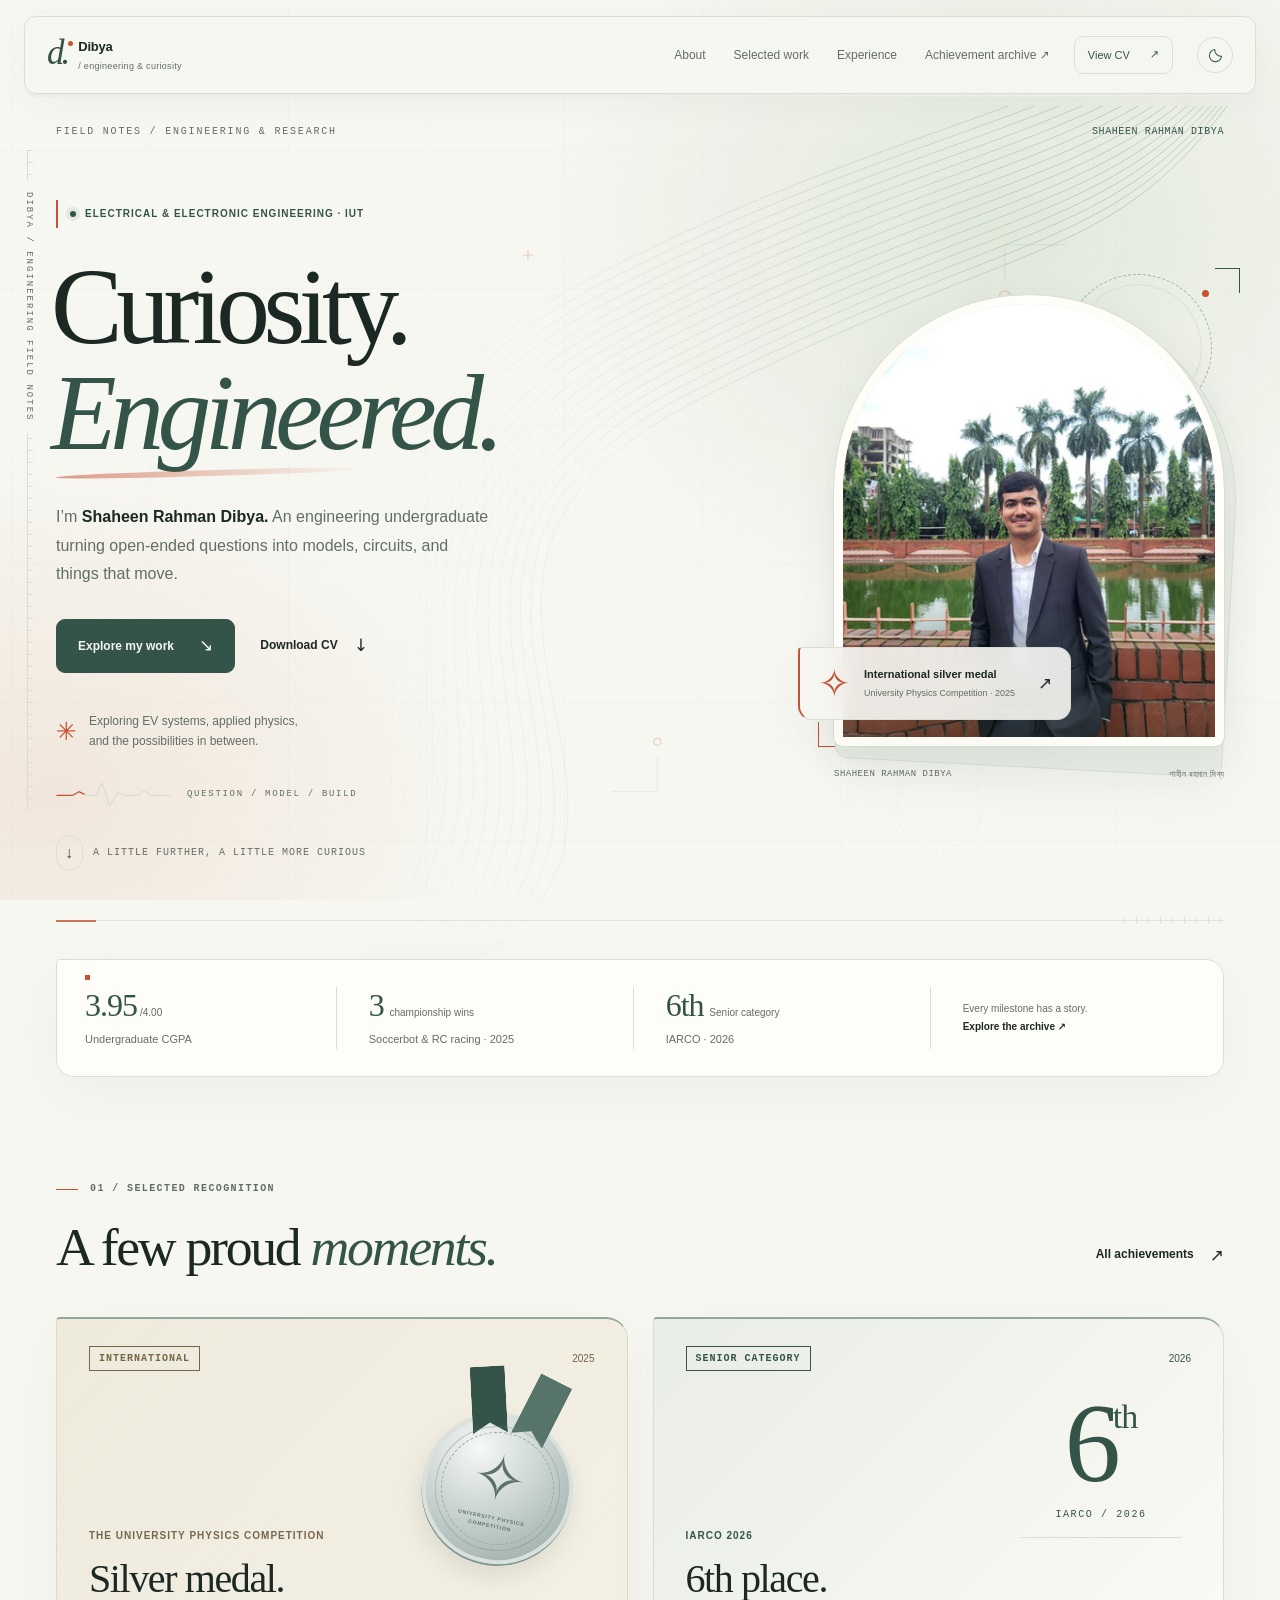
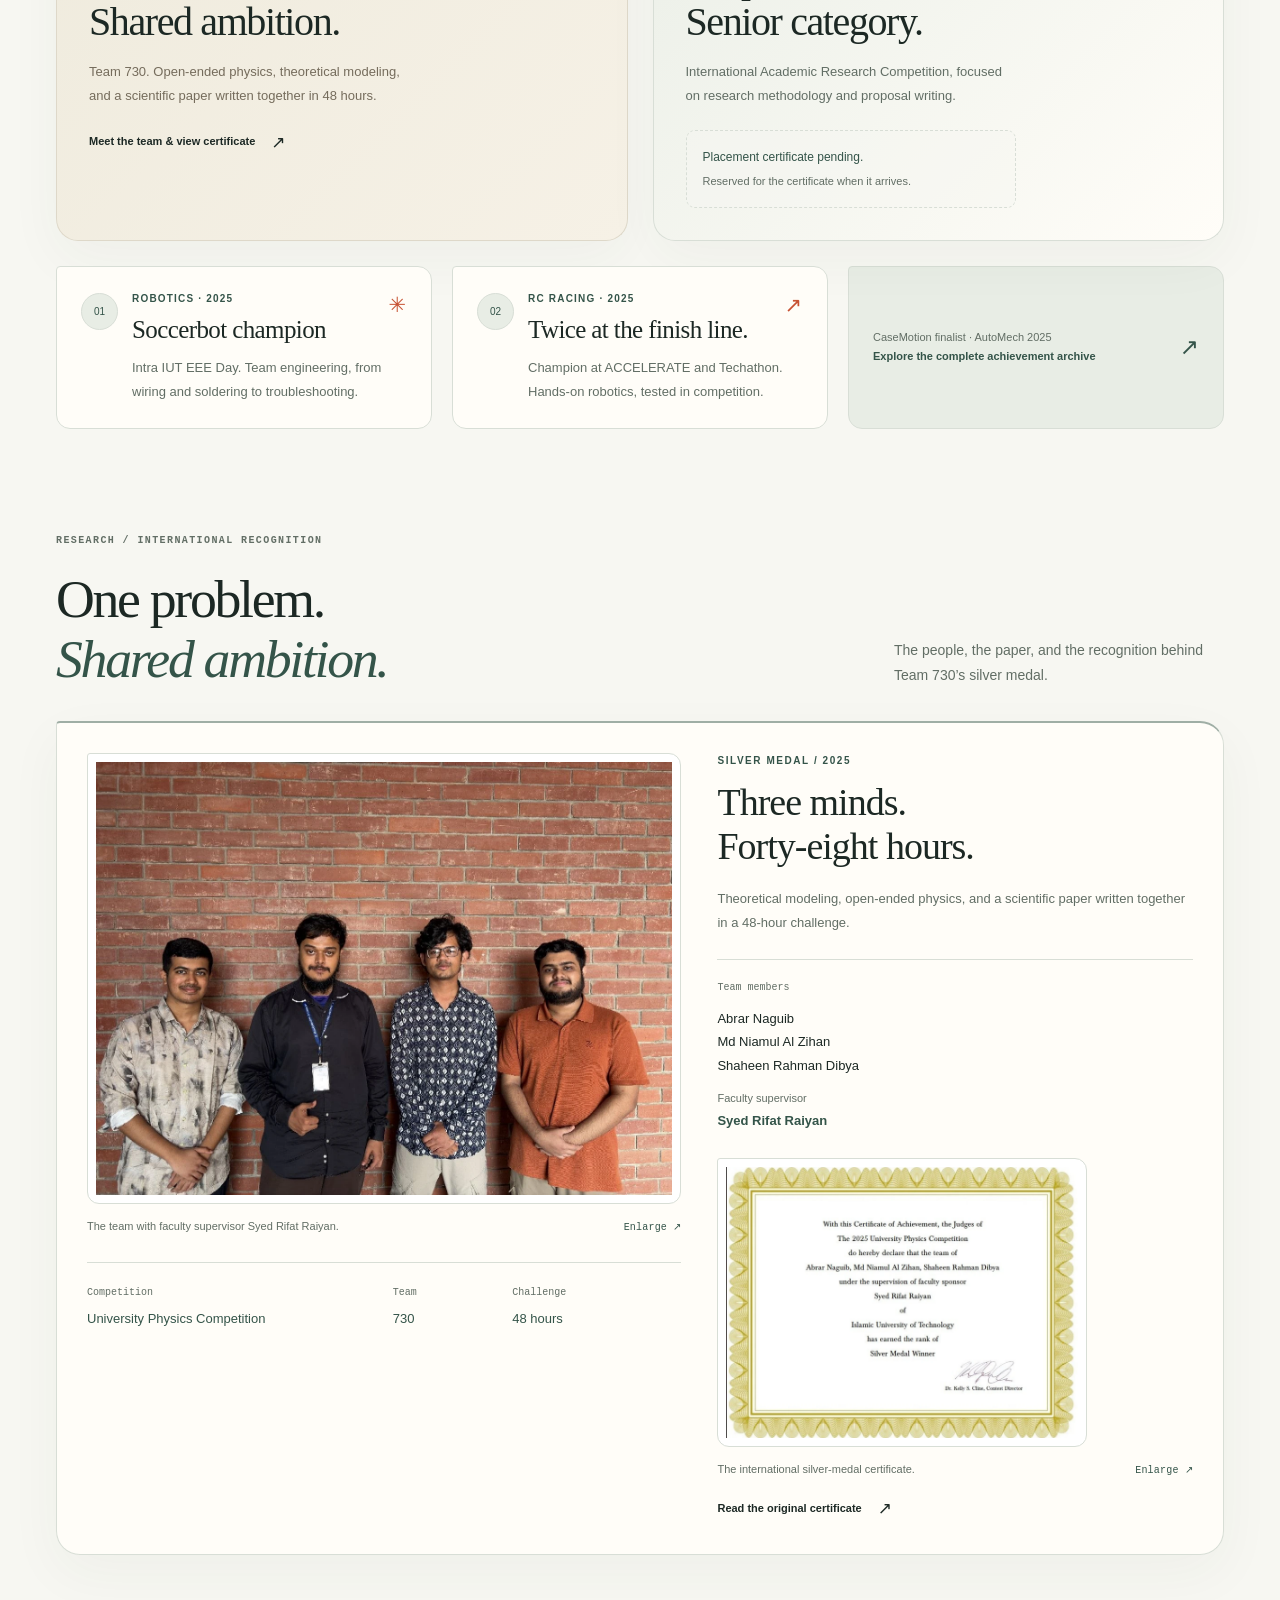
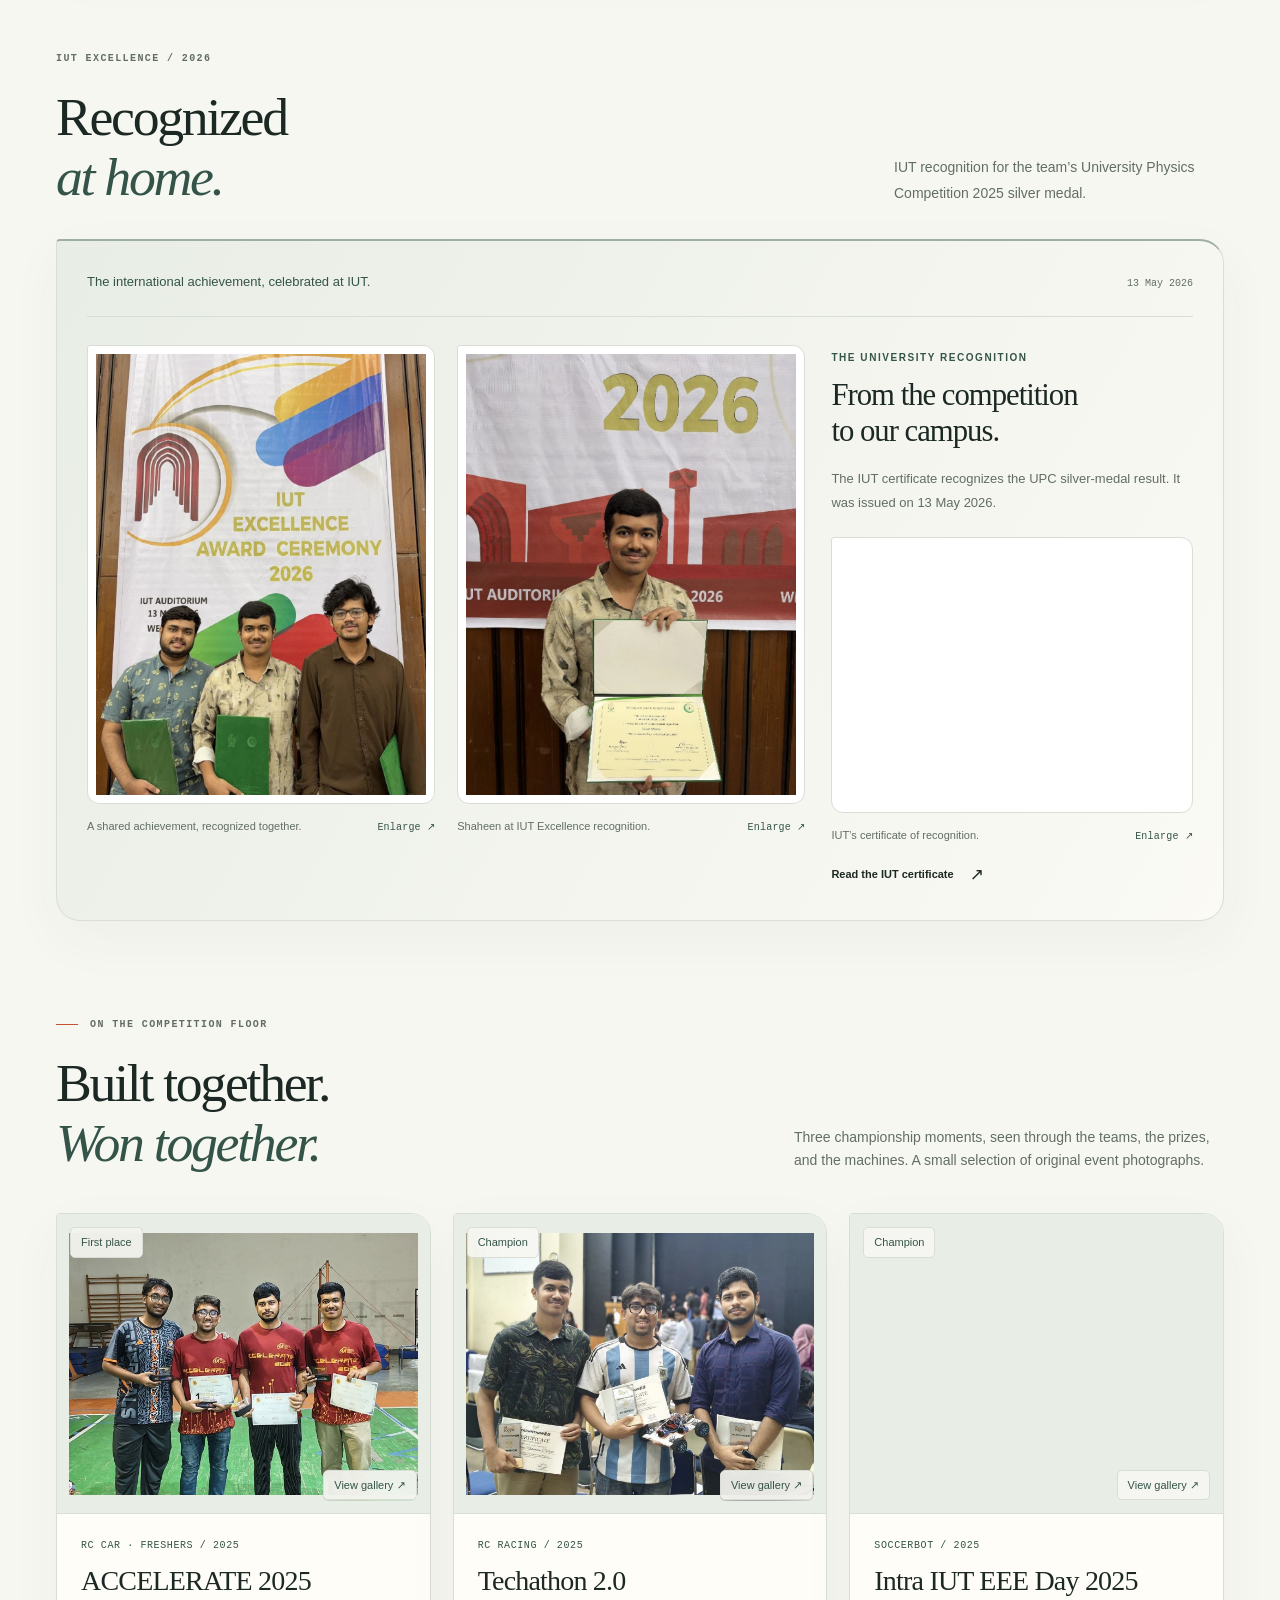
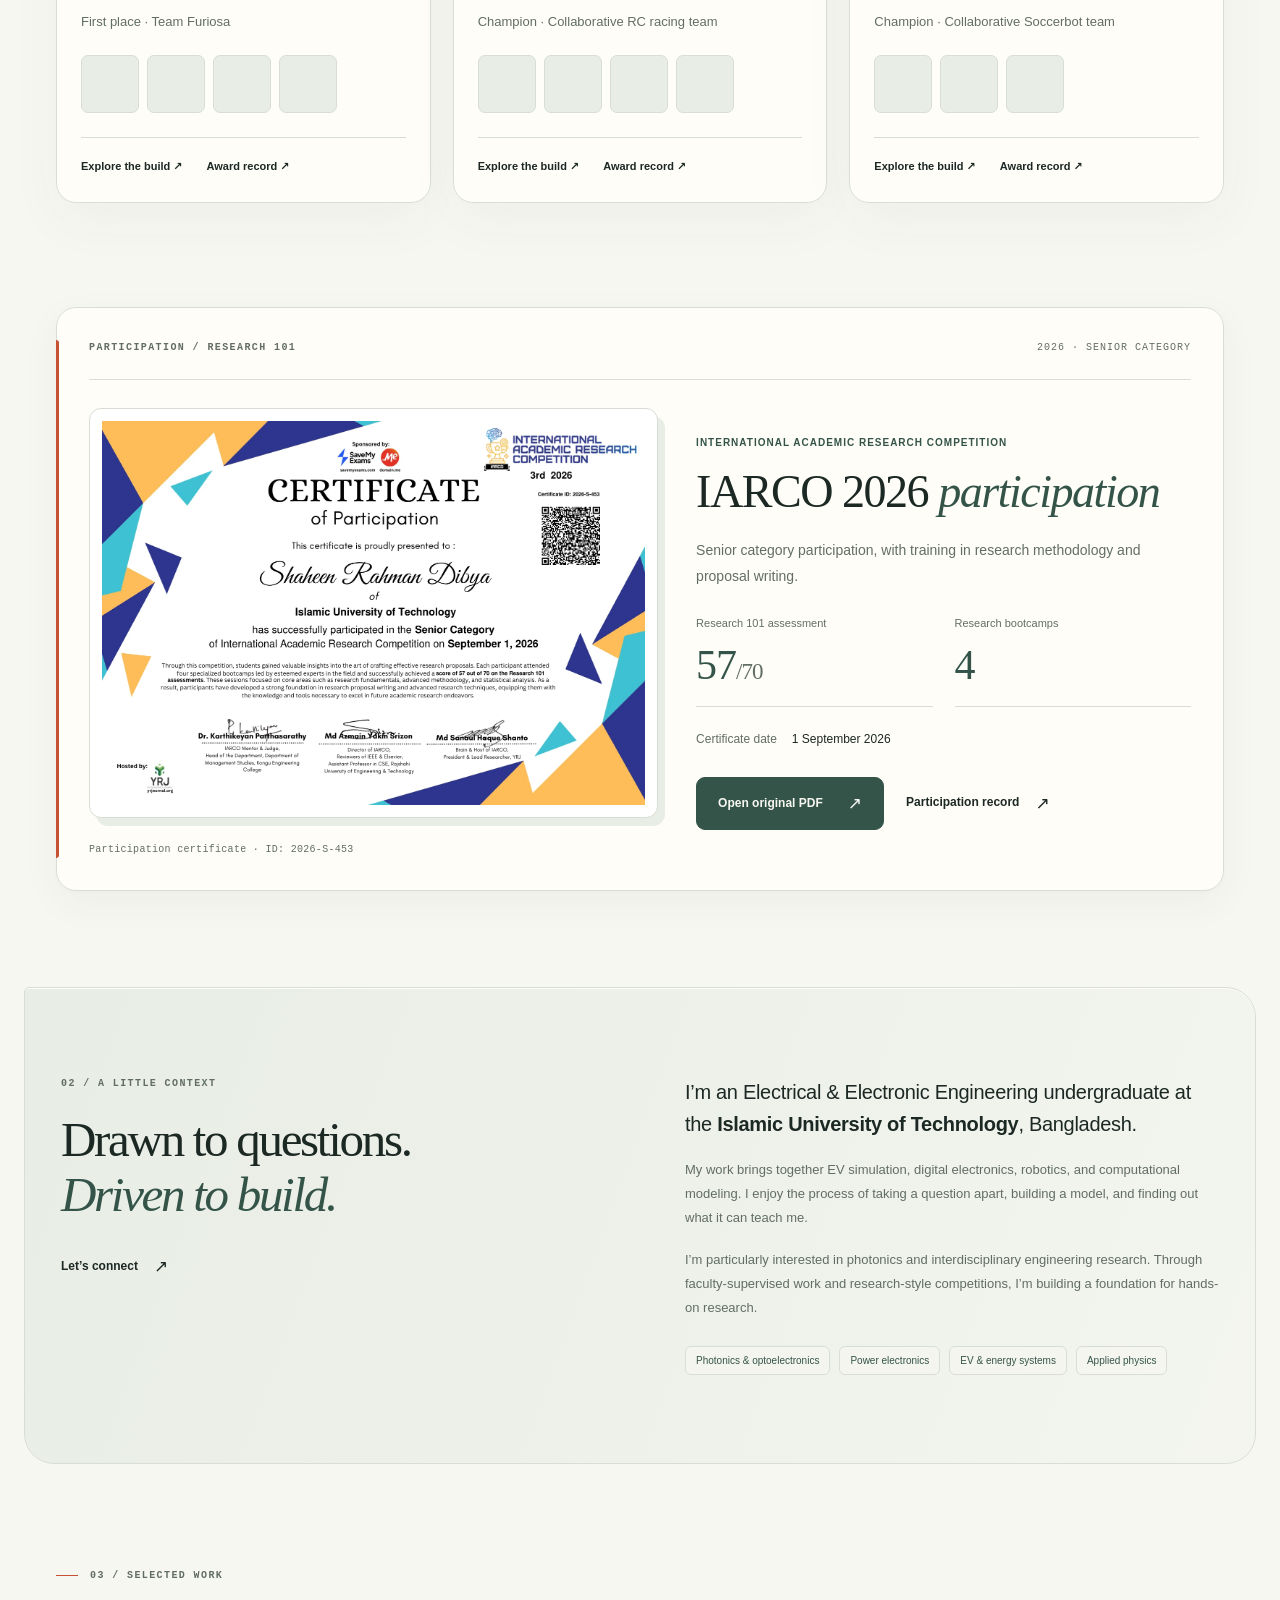
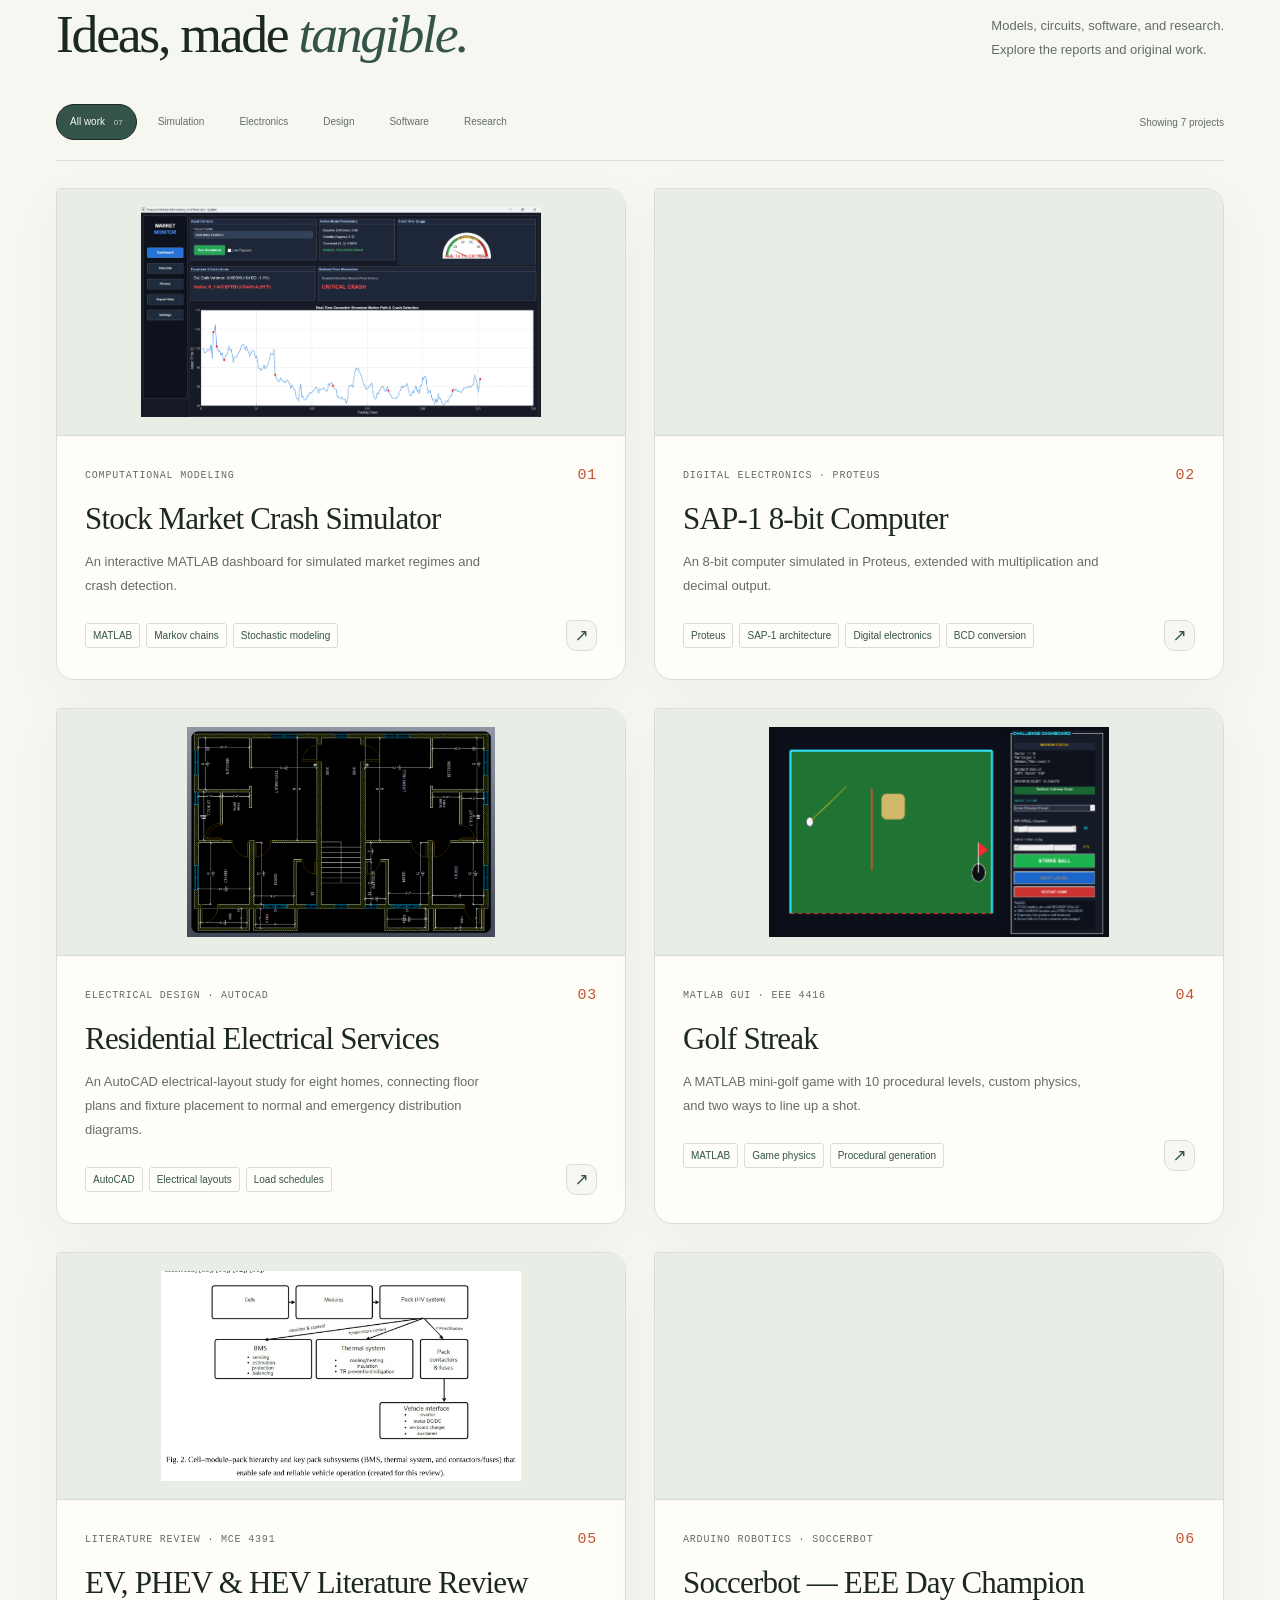
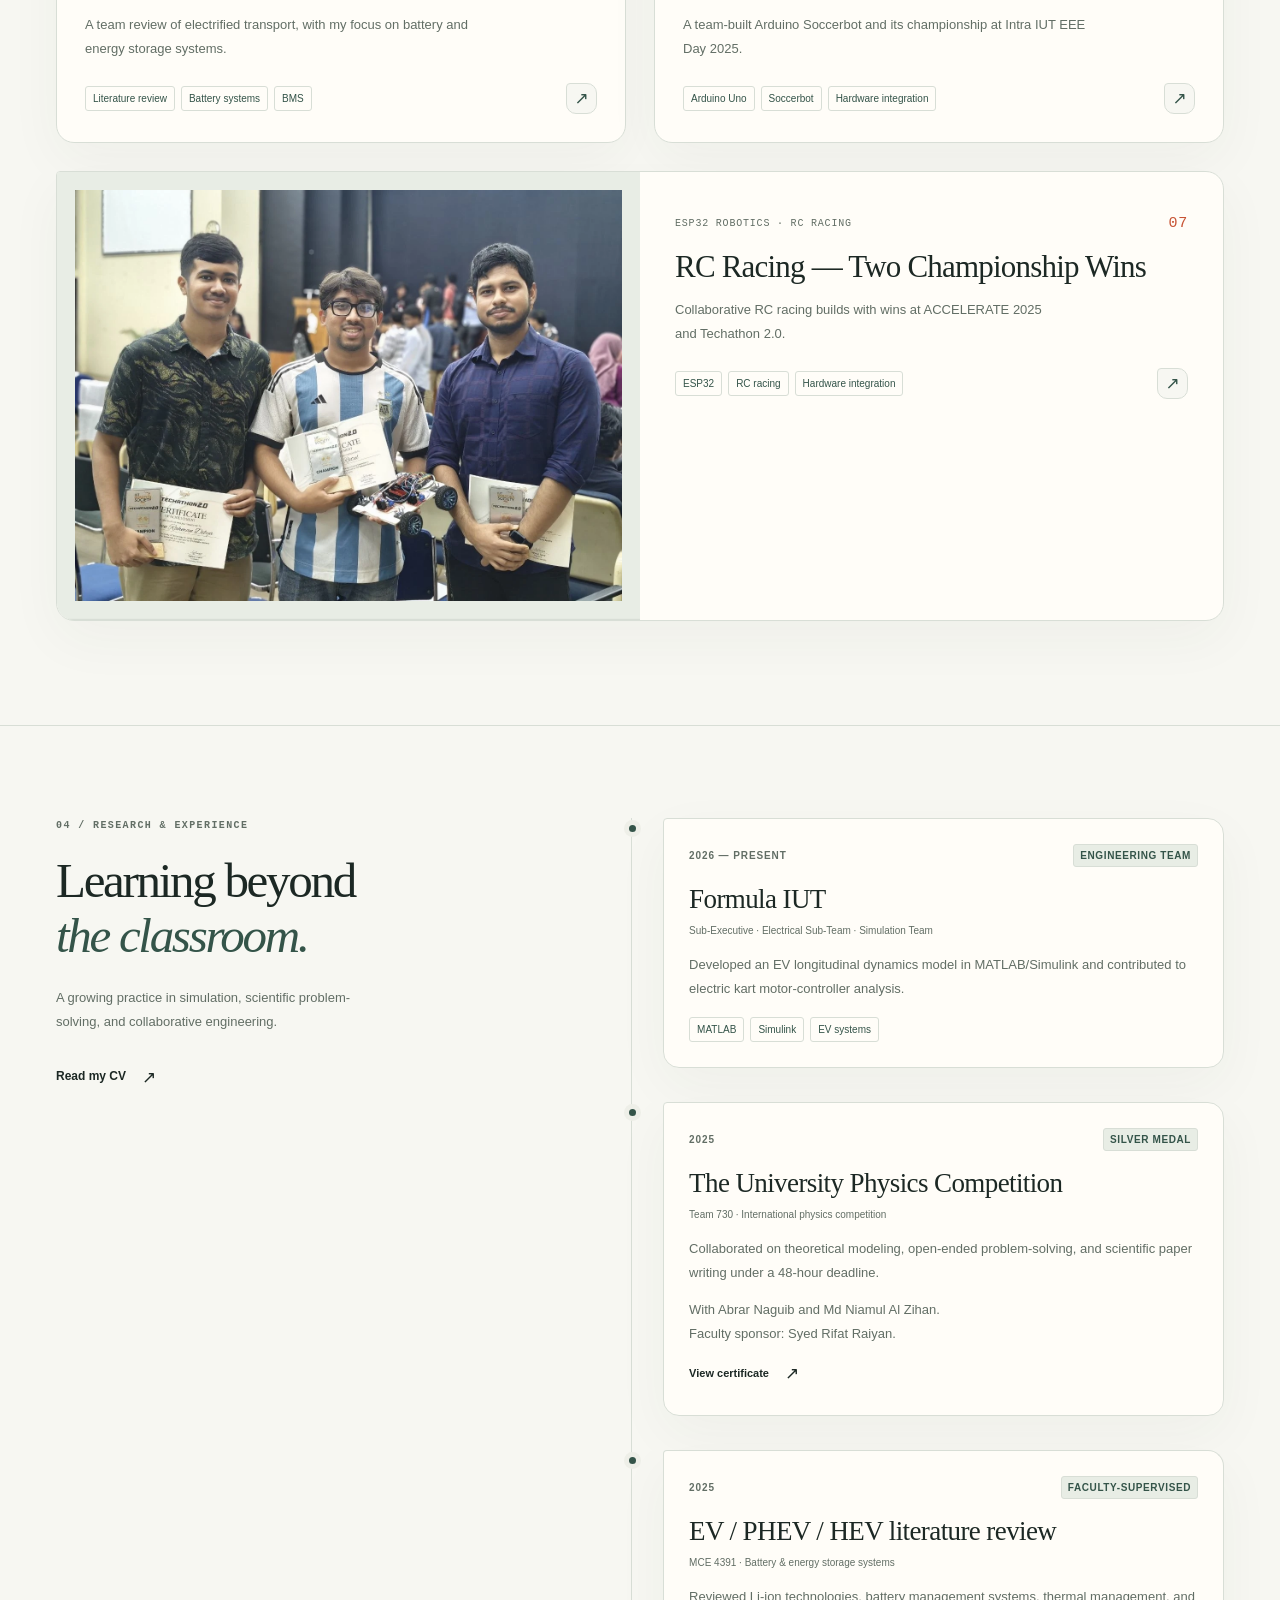
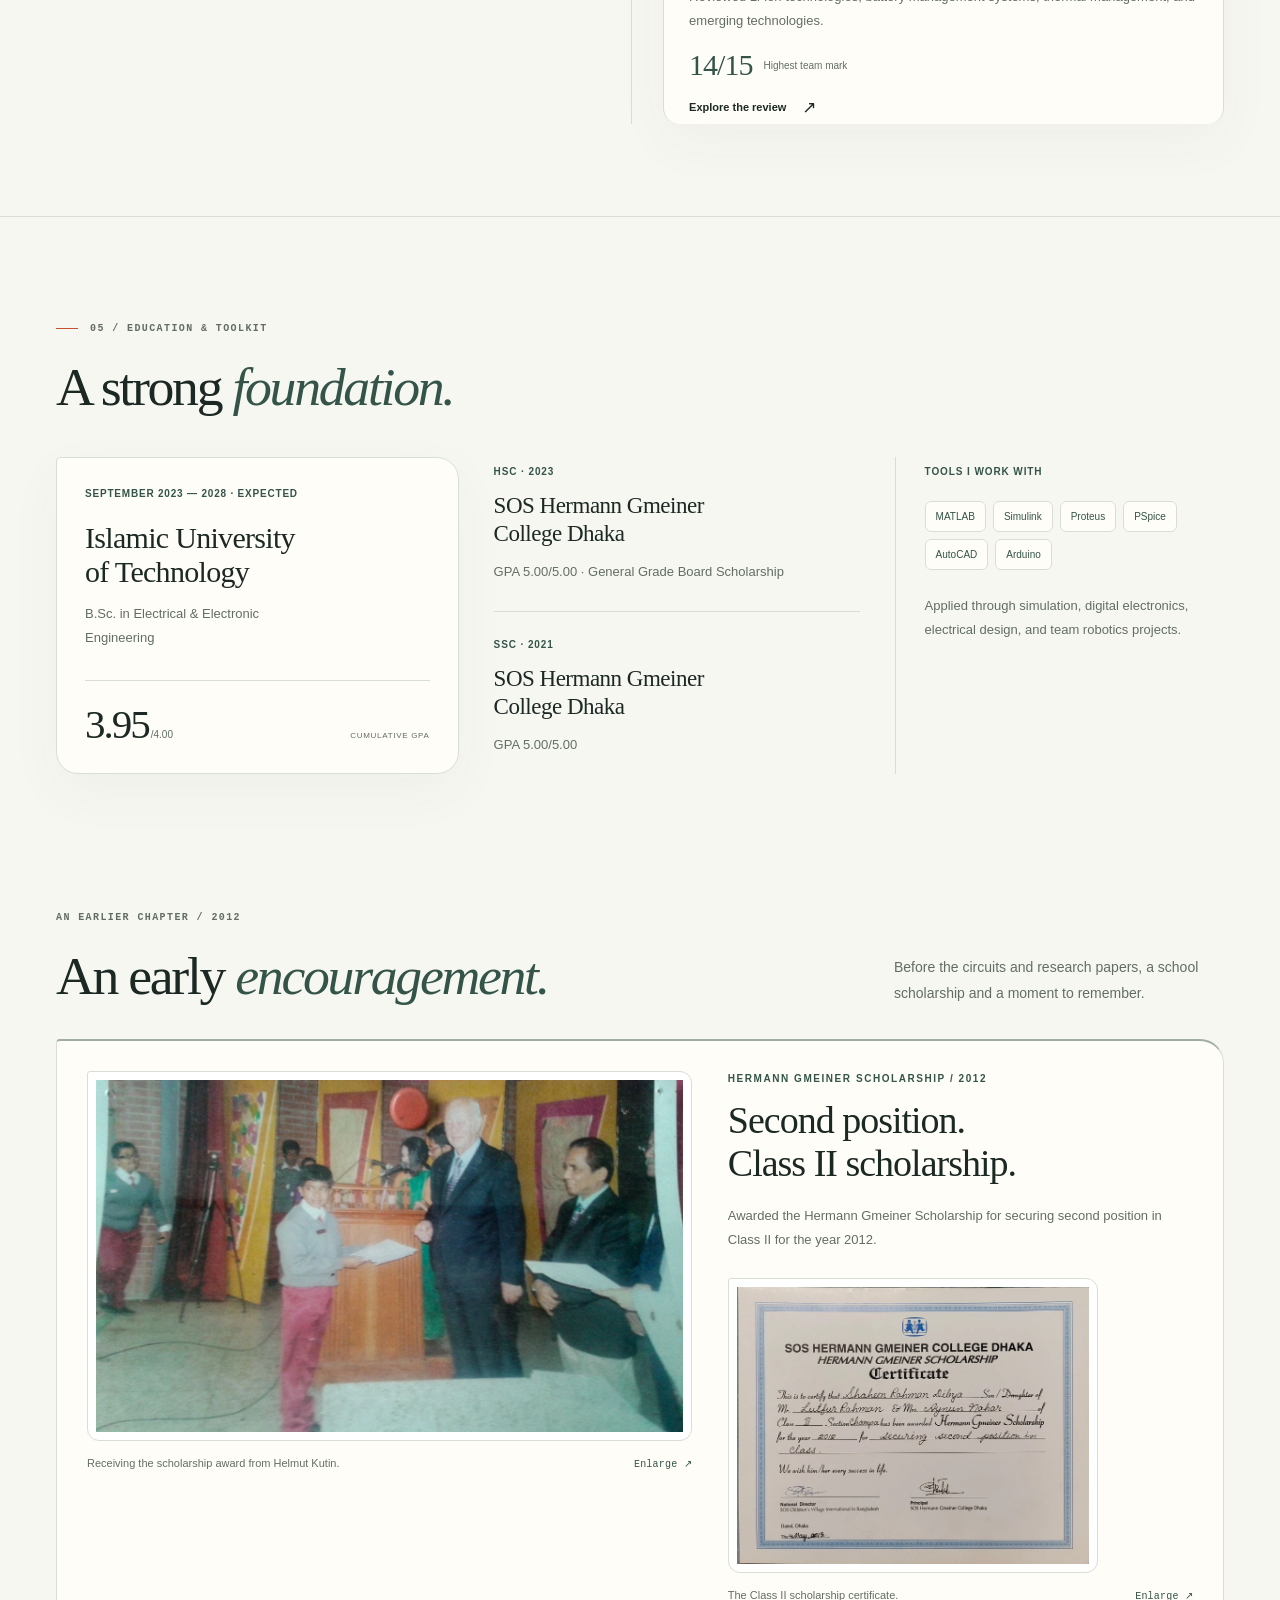
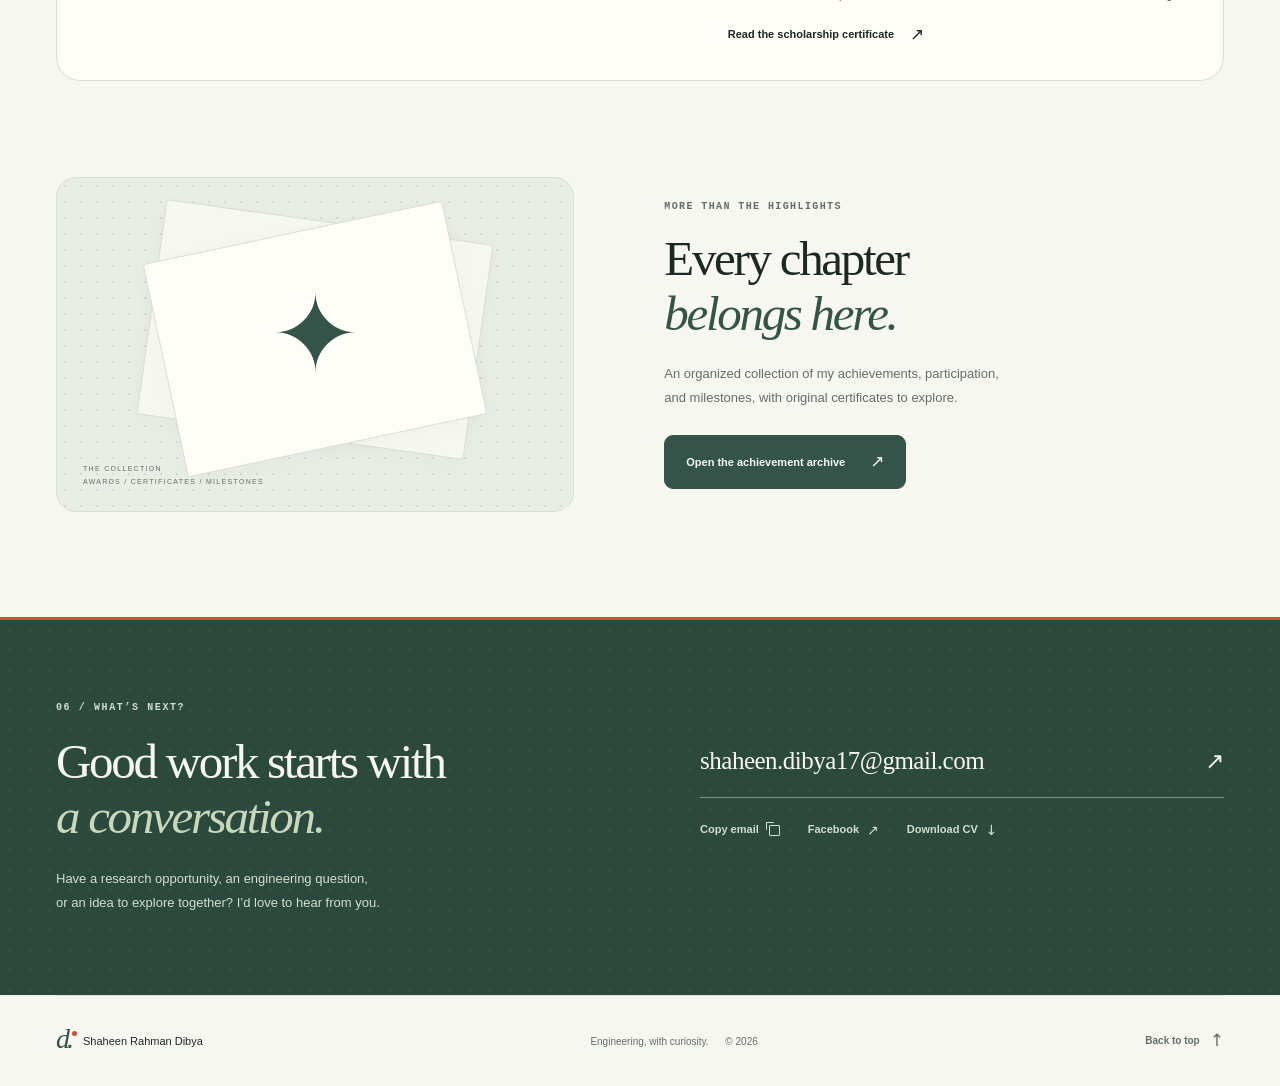
==== commit 22bfdec8: "Include original EEE Day championship collage in Soccerbot galleries" ====
--- a/index.html
+++ b/index.html
@@ -17,8 +17,8 @@
   <link rel="stylesheet" href="participation.css?v=72d3f442ec92">
   <link rel="stylesheet" href="events.css?v=44dd59e977d8">
   <link rel="stylesheet" href="recognition.css?v=2e0ea18e8655">
-  <script src="projects.js?v=1f846c62a381" defer></script>
-  <script src="events.js?v=15c69cb11104" defer></script>
+  <script src="projects.js?v=6b5a266759fa" defer></script>
+  <script src="events.js?v=ac0a066bfb25" defer></script>
   <script src="event-gallery.js?v=0a5a0f50340c" defer></script>
   <script src="app.js?v=6f6972461015" defer></script>
   <script src="polish.js?v=251fa7a9a225" defer></script>
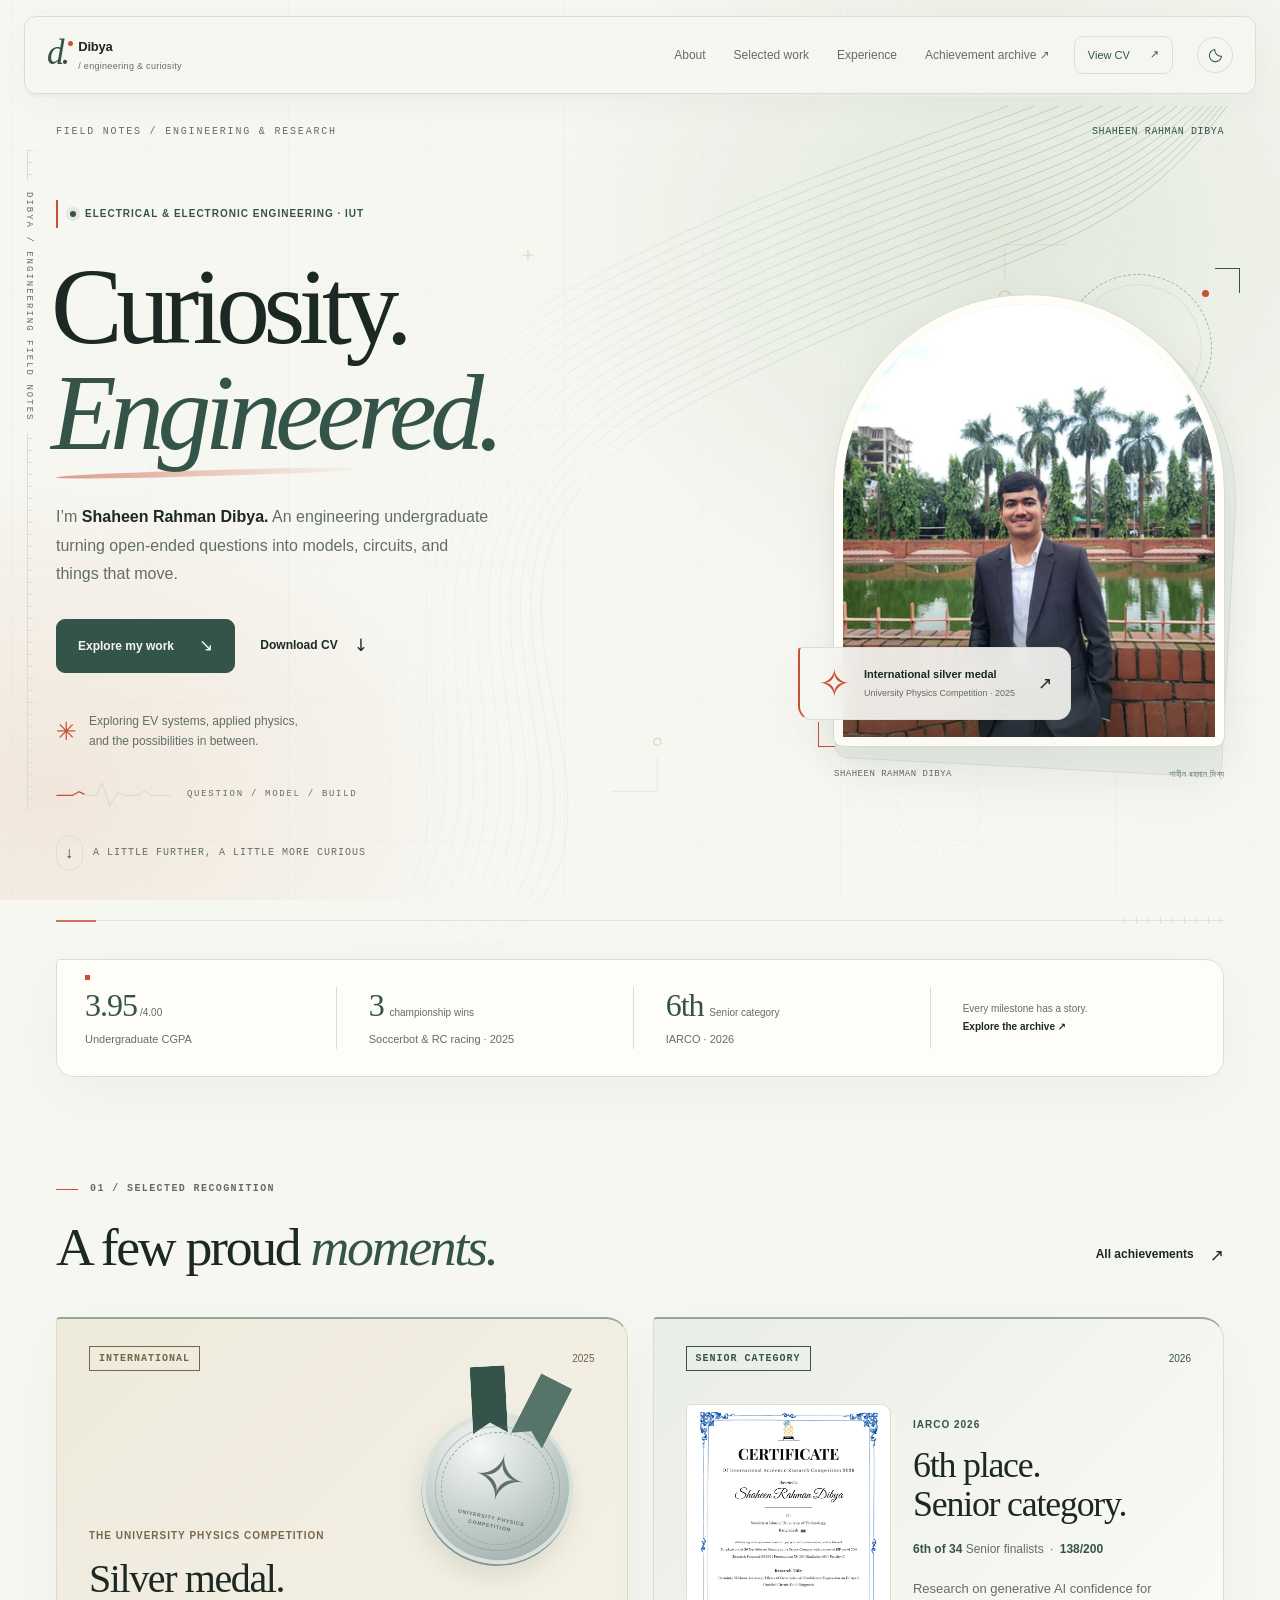
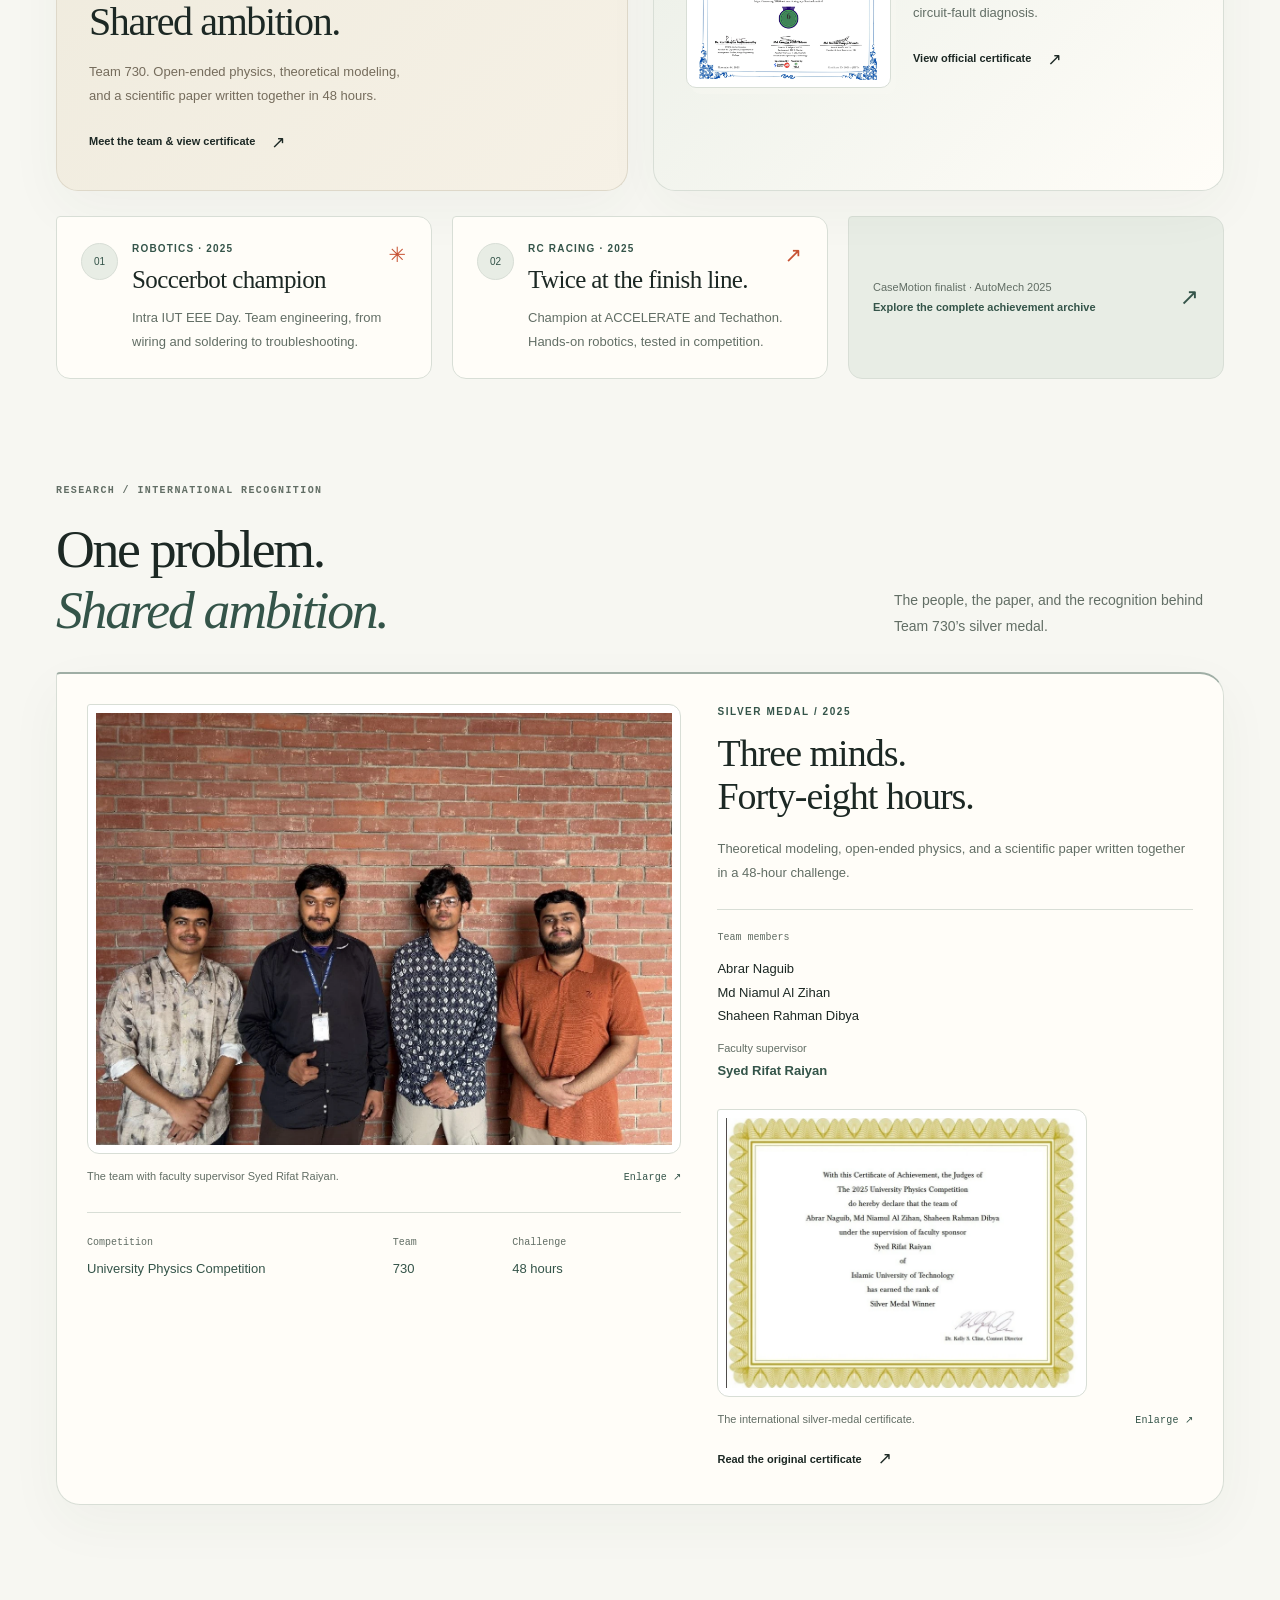
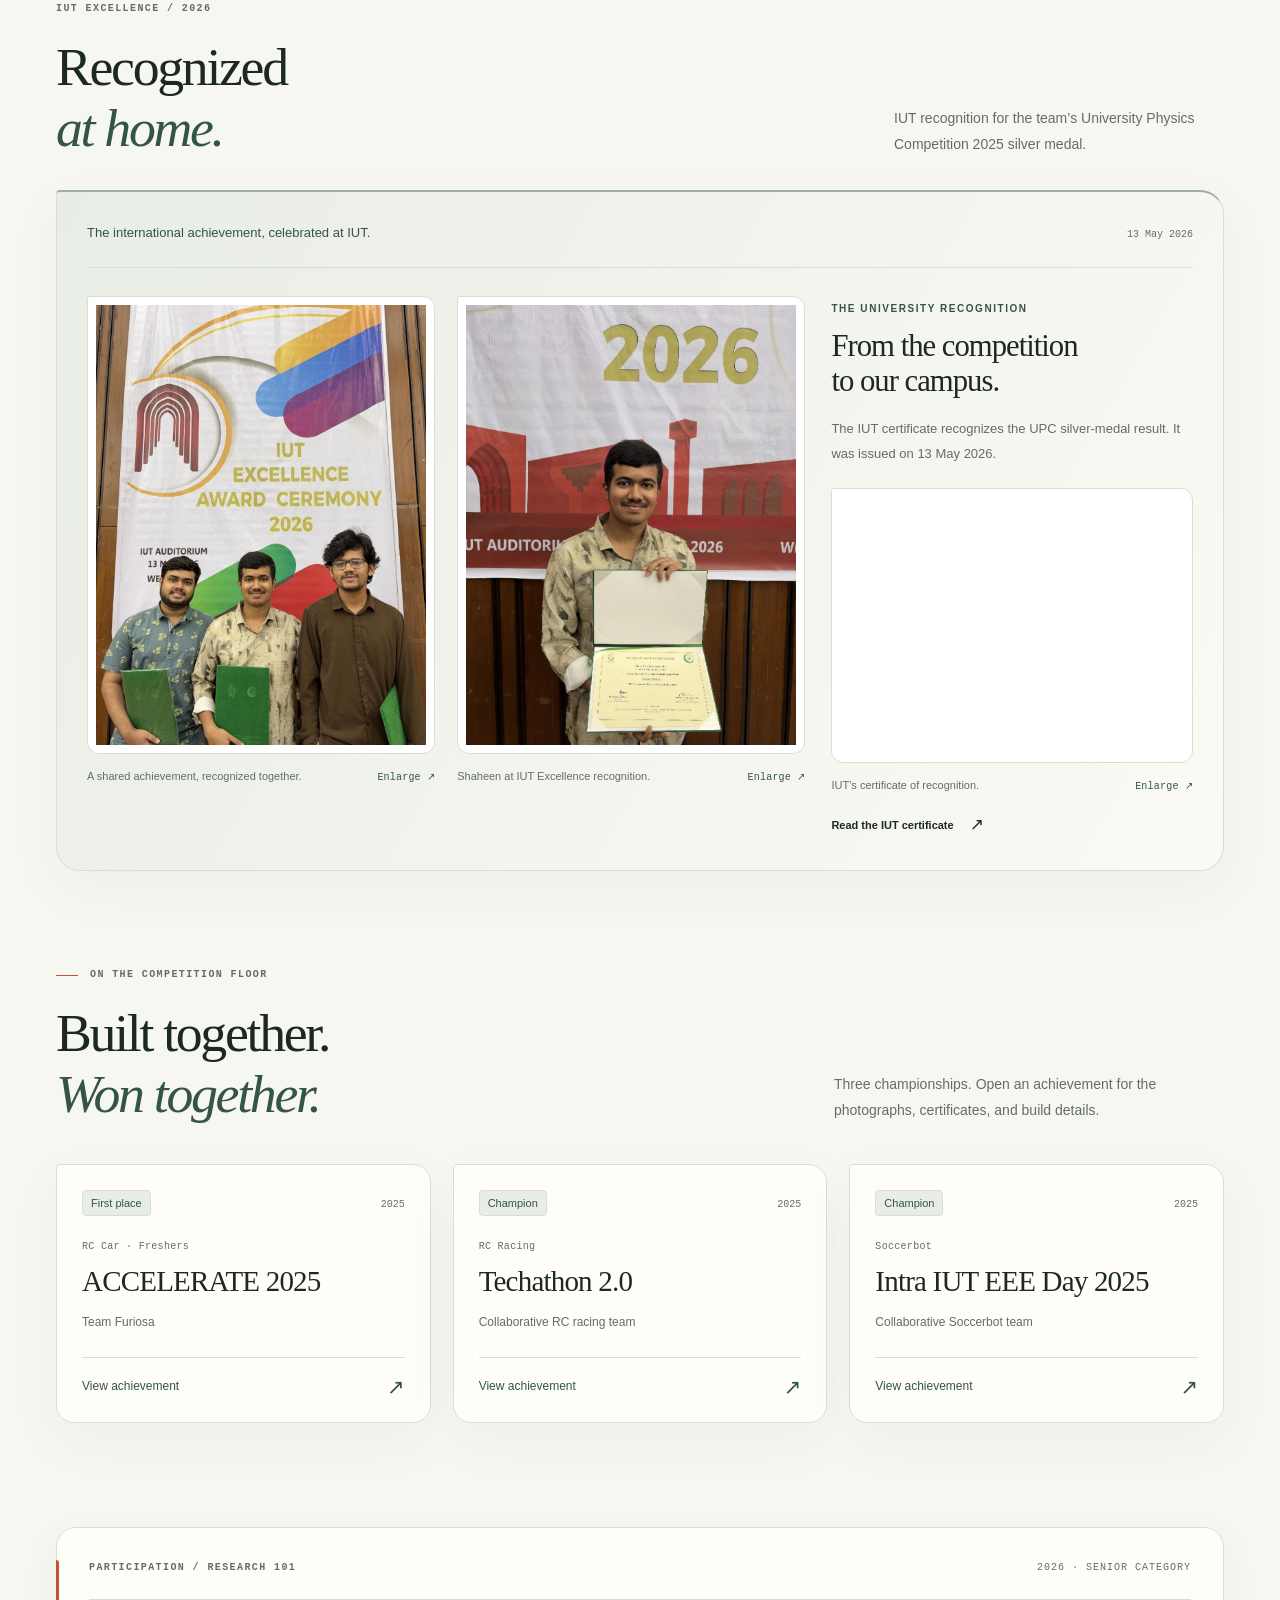
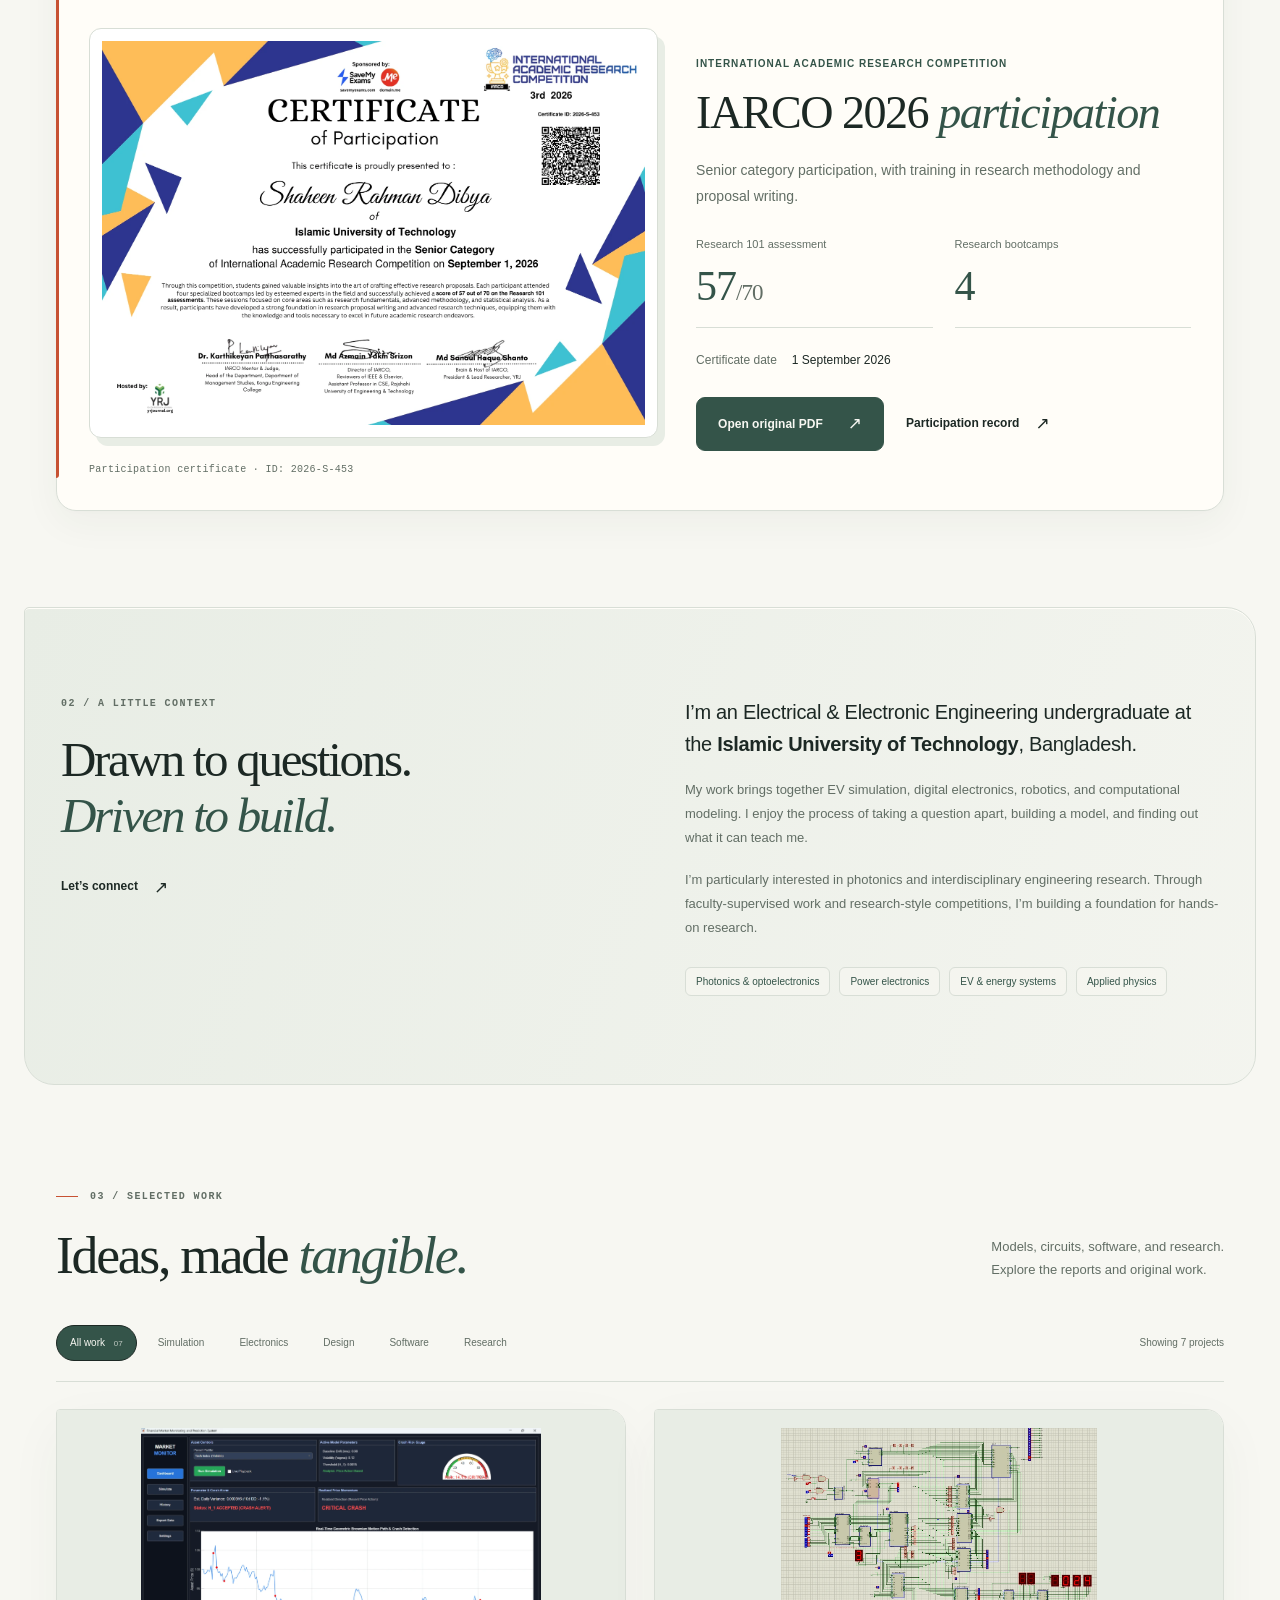
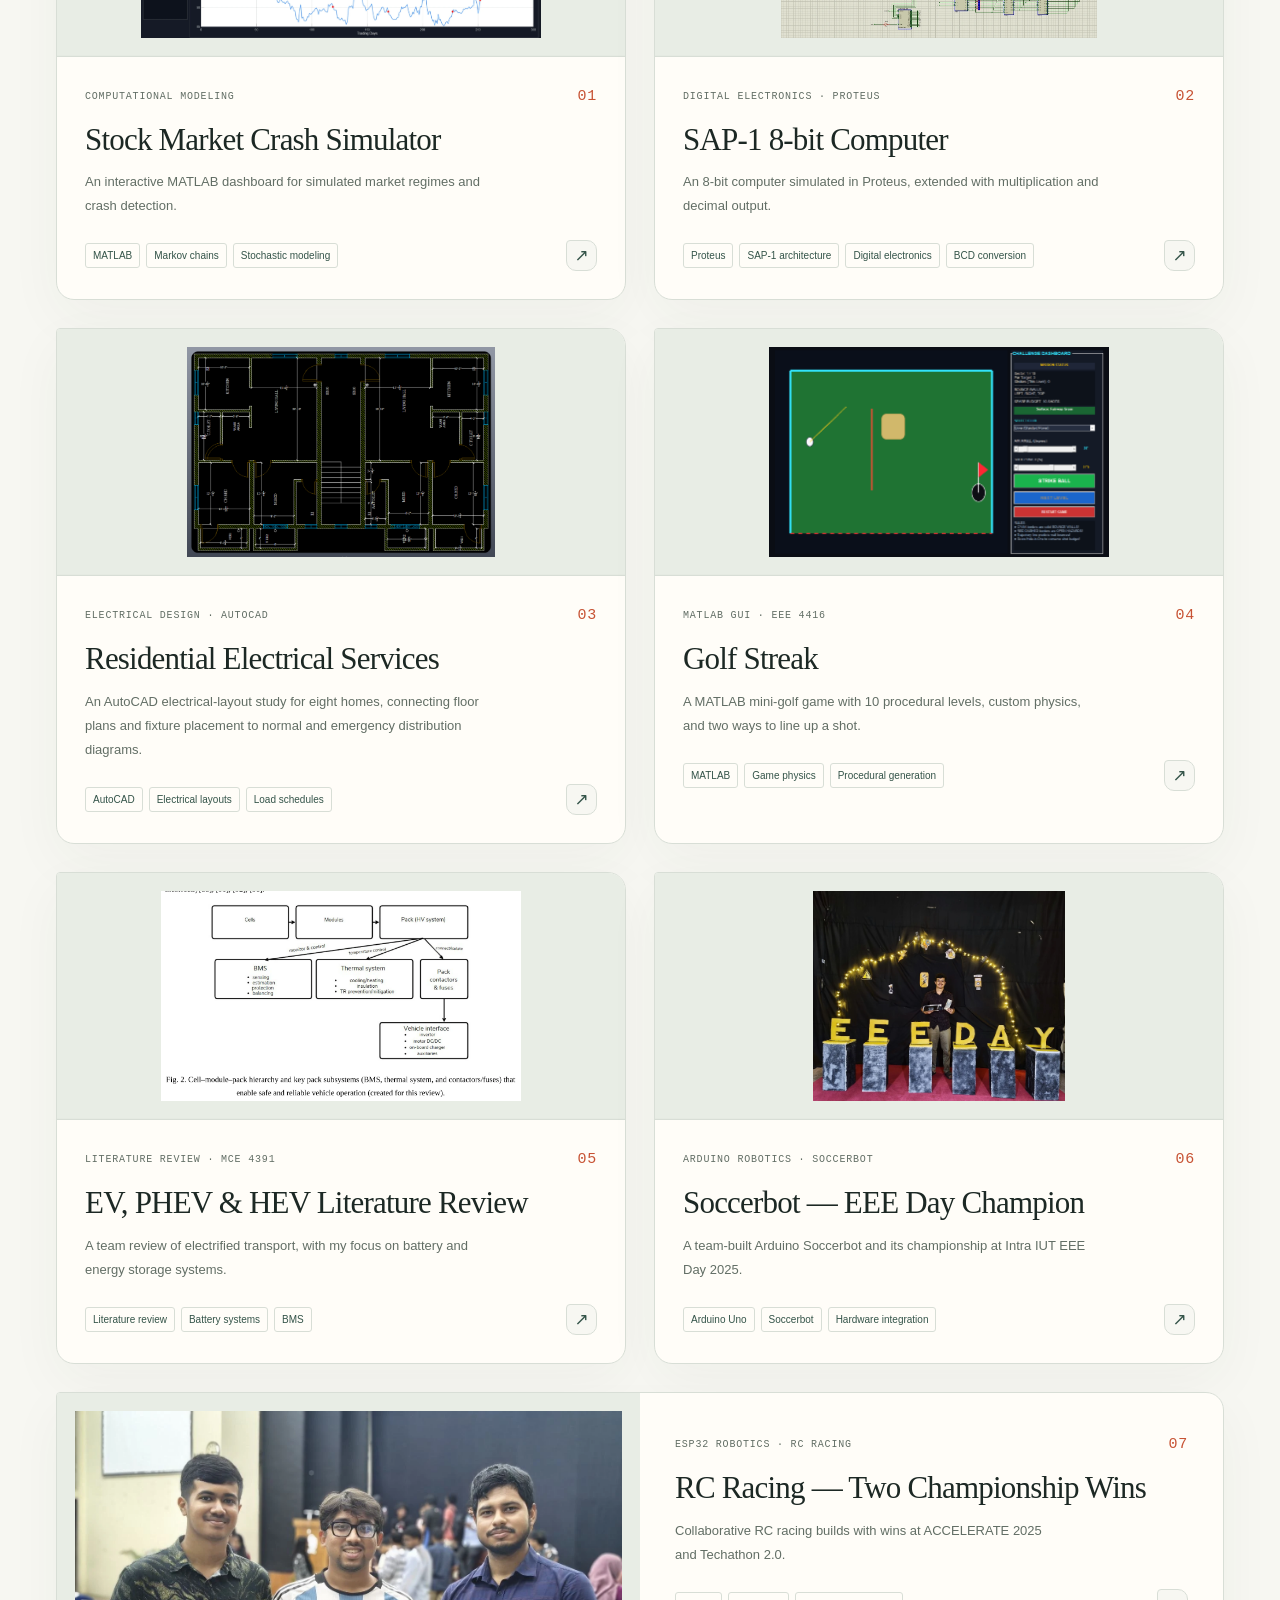
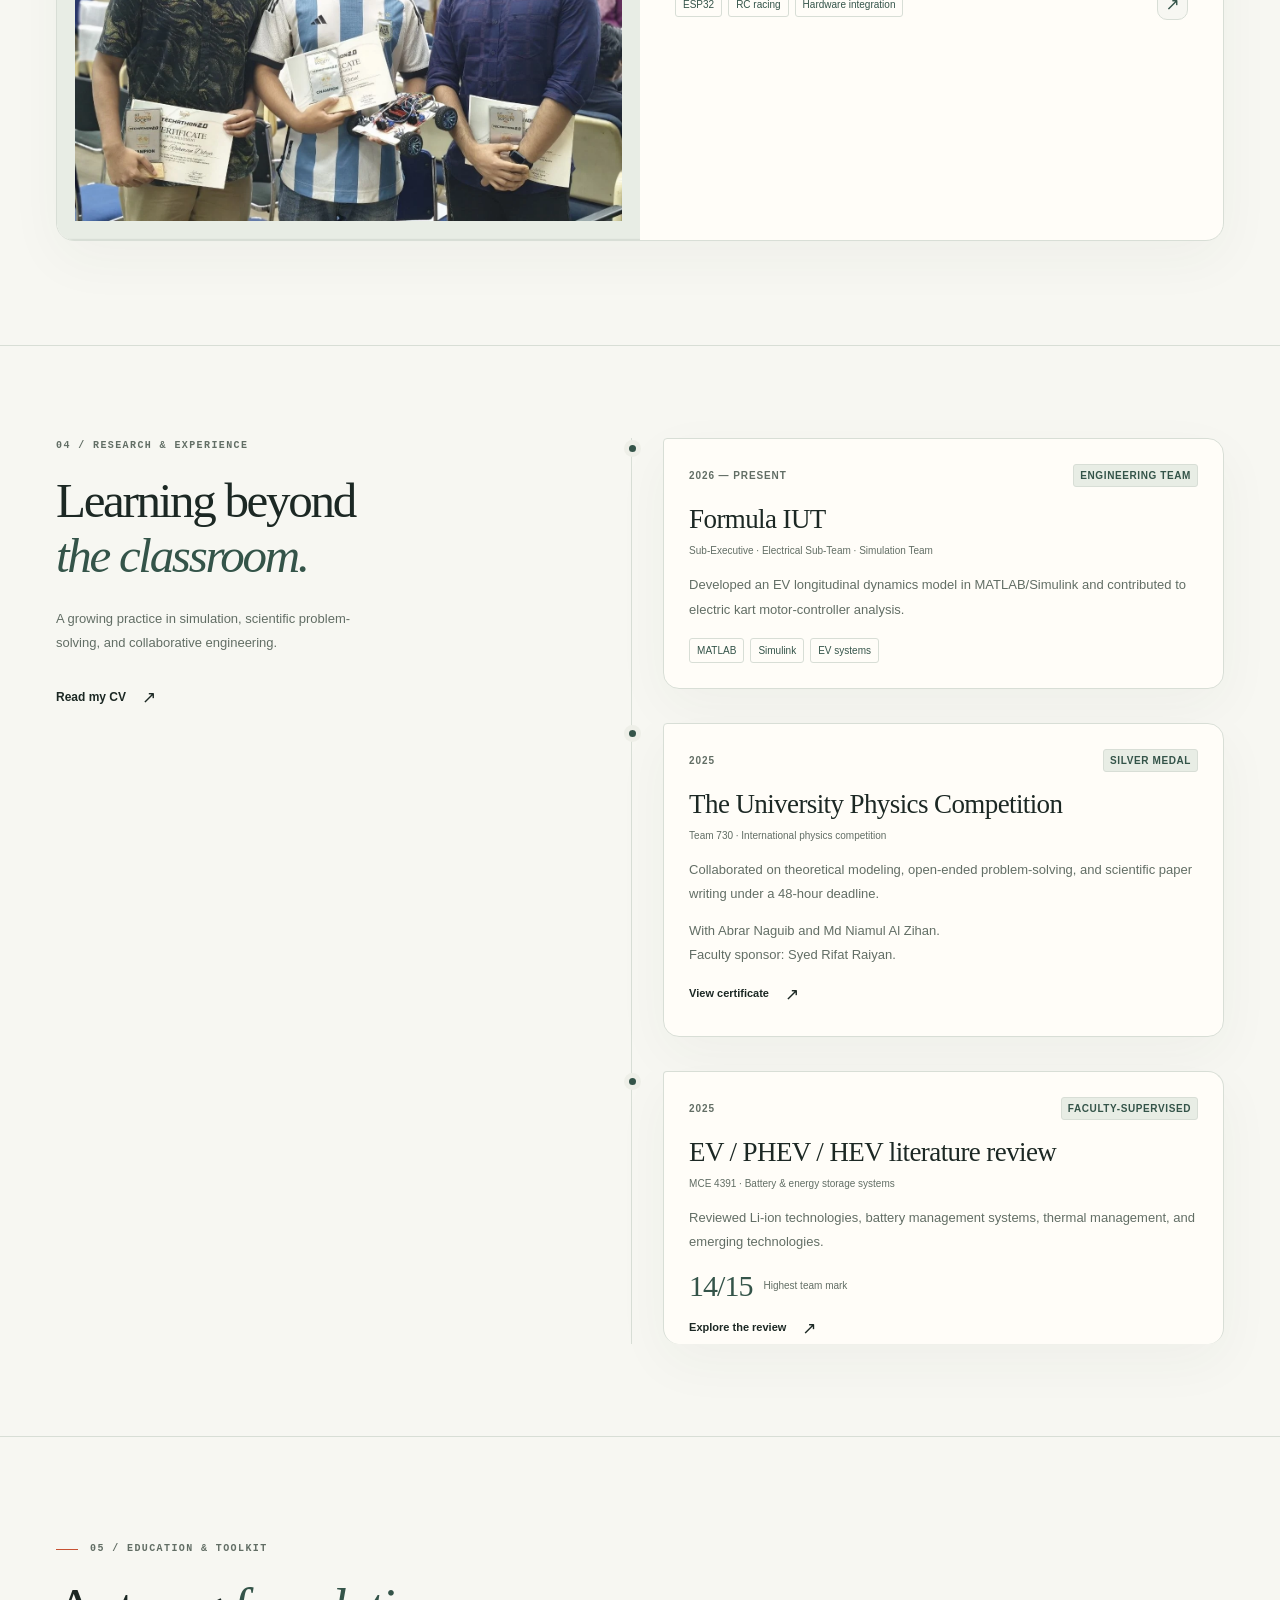
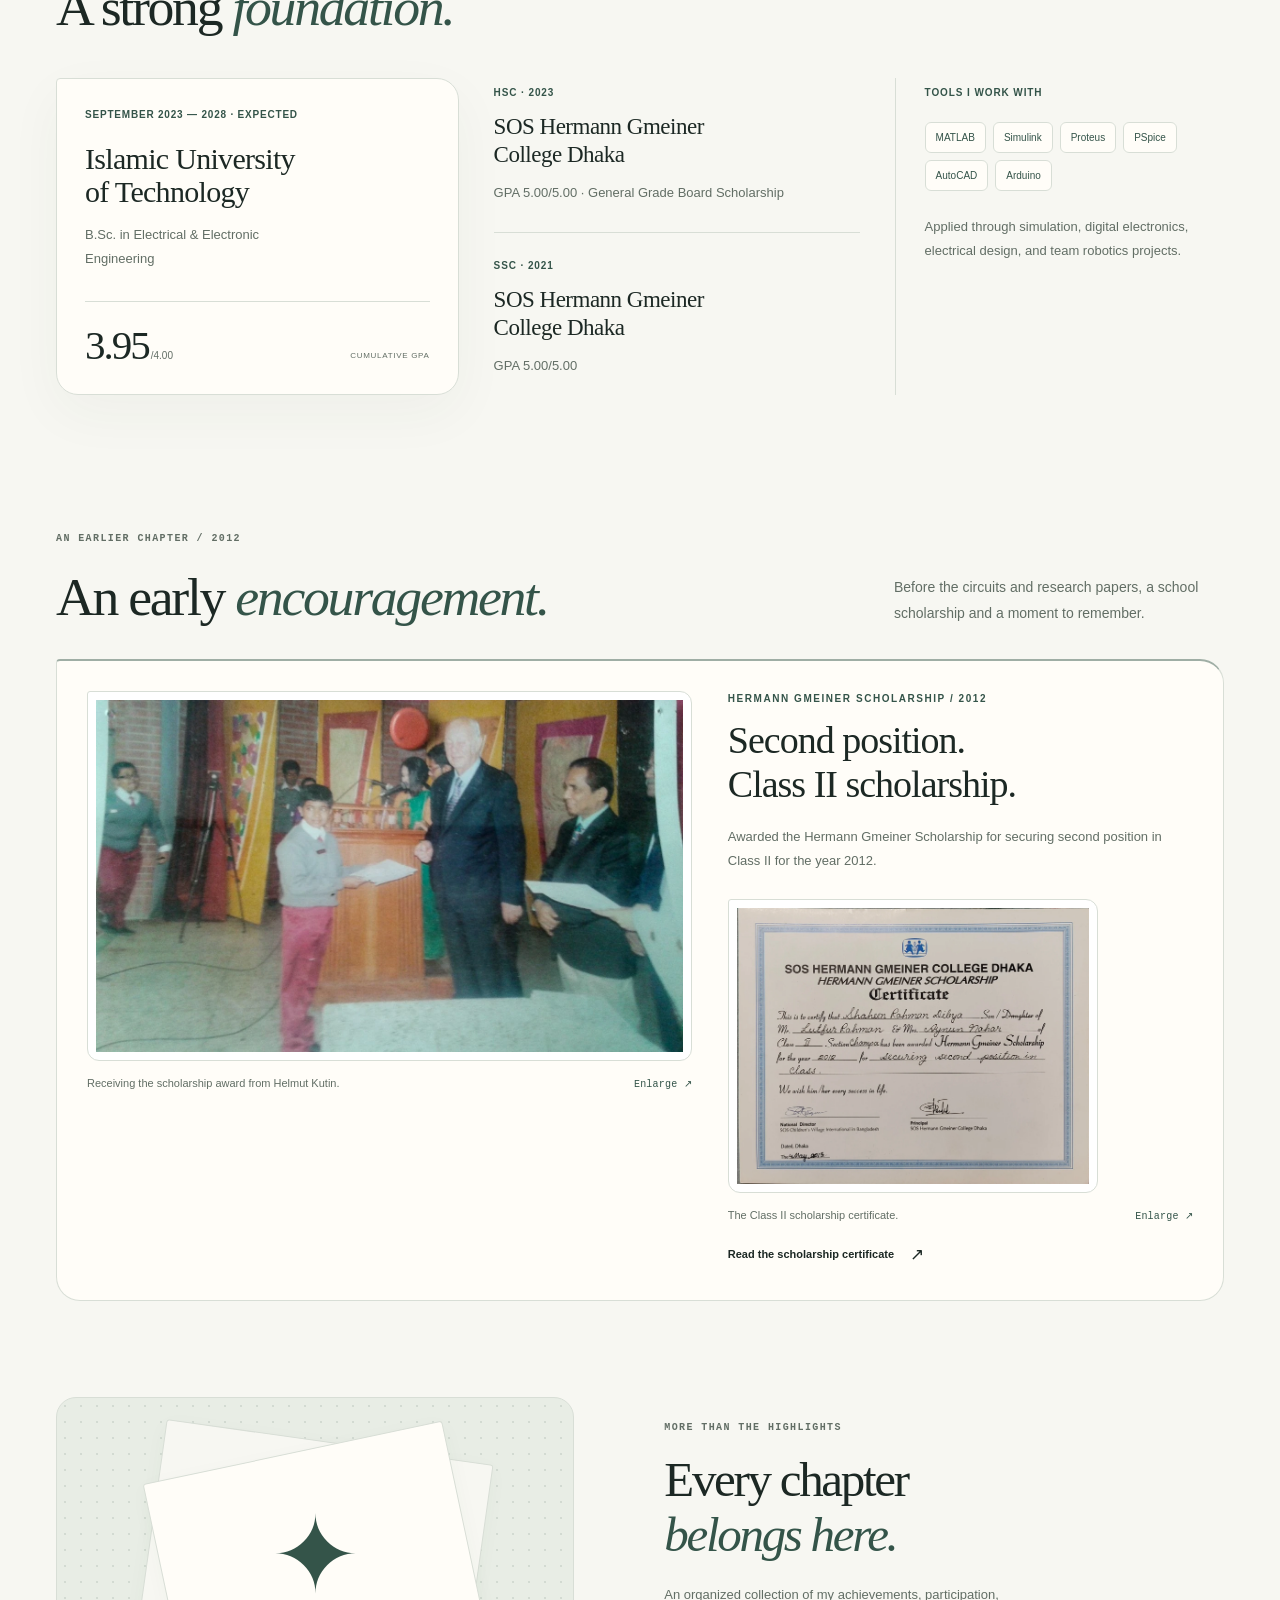
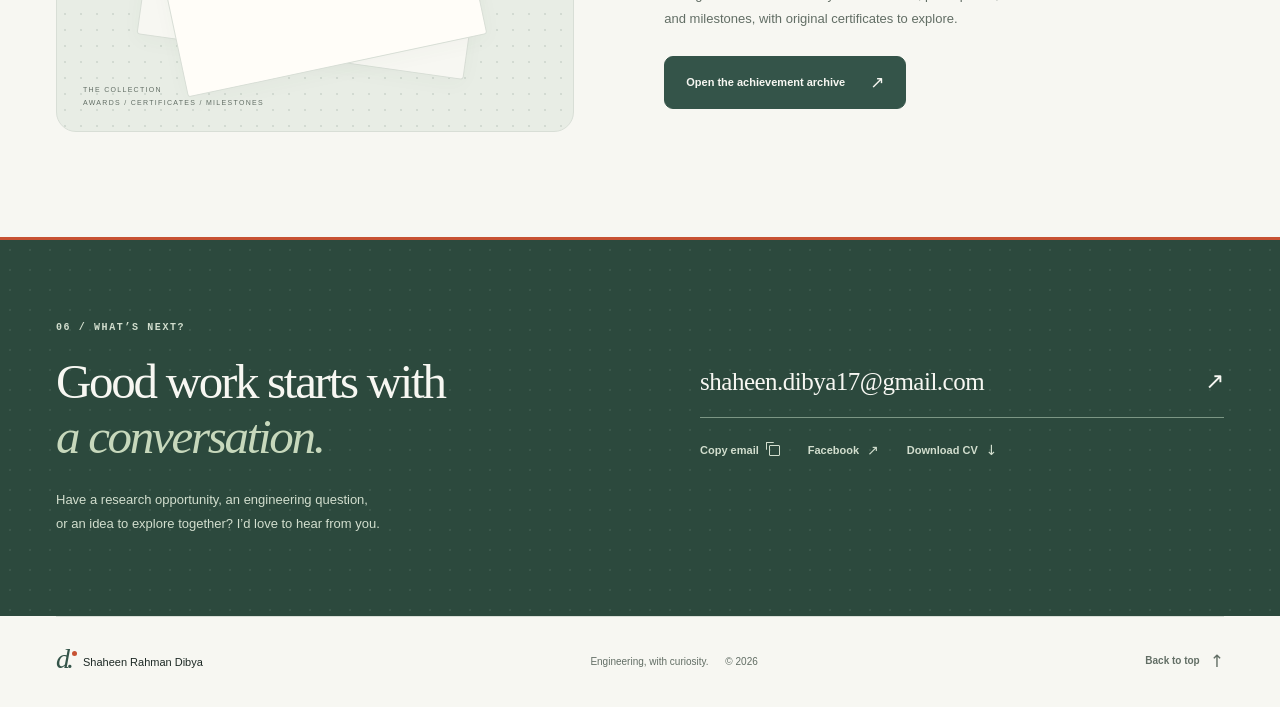
==== commit ed2ff499: "Feature official IARCO result and move robotics galleries into achievements" ====
--- a/index.html
+++ b/index.html
@@ -14,12 +14,12 @@
   <link rel="stylesheet" href="style.css?v=5d728014b991">
   <link rel="stylesheet" href="polish.css?v=89034255e917">
   <link rel="stylesheet" href="identity.css?v=28a35aa760e2">
-  <link rel="stylesheet" href="participation.css?v=72d3f442ec92">
-  <link rel="stylesheet" href="events.css?v=44dd59e977d8">
+  <link rel="stylesheet" href="participation.css?v=2a914279a18c">
+  <link rel="stylesheet" href="events.css?v=0dcbd2144c1d">
   <link rel="stylesheet" href="recognition.css?v=2e0ea18e8655">
   <script src="projects.js?v=6b5a266759fa" defer></script>
-  <script src="events.js?v=ac0a066bfb25" defer></script>
-  <script src="event-gallery.js?v=0a5a0f50340c" defer></script>
+  <script src="events.js?v=5c163639dc6c" defer></script>
+  <script src="event-gallery.js?v=e5d41f3e6d10" defer></script>
   <script src="app.js?v=6f6972461015" defer></script>
   <script src="polish.js?v=251fa7a9a225" defer></script>
   <script src="identity.js?v=c2fee371d605" defer></script>
@@ -66,18 +66,20 @@
         <article class="recognition-feature"><div class="recognition-meta"><span class="tag">INTERNATIONAL</span><span>2025</span></div><div class="medal-art" aria-hidden="true"><span>✧</span><span class="medal-ring"></span><span class="medal-caption">UNIVERSITY PHYSICS<br>COMPETITION</span></div><div class="recognition-copy"><p class="eyebrow">THE UNIVERSITY PHYSICS COMPETITION</p><h3>Silver medal.<br>Shared ambition.</h3><p>Team 730. Open-ended physics, theoretical modeling, and a scientific paper written together in 48 hours.</p><a class="text-link" href="#upc-showcase">Meet the team &amp; view certificate <span aria-hidden="true">↗</span></a></div></article>
         <article class="recognition-feature recognition-iarco">
           <div class="recognition-meta"><span class="tag">SENIOR CATEGORY</span><span>2026</span></div>
-          <div class="iarco-rank-art" aria-hidden="true"><span>6<sup>th</sup></span><span>IARCO / 2026</span></div>
-          <div class="recognition-copy">
-            <p class="eyebrow">IARCO 2026</p>
-            <h3>6th place.<br>Senior category.</h3>
-            <p>International Academic Research Competition, focused on research methodology and proposal writing.</p>
-            <div class="placement-certificate-placeholder">
-              <p>Placement certificate pending.</p>
-              <span>Reserved for the certificate when it arrives.</span>
+          <div class="iarco-official-layout">
+            <a class="iarco-certificate-art" href="archive.html?record=iarco-2026-senior" aria-label="View the official IARCO 2026 sixth-place certificate">
+              <img src="assets/certificates/iarco-2026-sixth-place.webp" width="1500" height="2122" loading="lazy" decoding="async" alt="Official IARCO 2026 Senior final-round certificate recording sixth place and a score of 138 out of 200.">
+            </a>
+            <div class="recognition-copy">
+              <p class="eyebrow">IARCO 2026</p>
+              <h3>6th place.<br>Senior category.</h3>
+              <p class="iarco-official-stats"><strong>6th of 34</strong> Senior finalists <span aria-hidden="true">·</span> <strong>138/200</strong></p>
+              <p>Research on generative AI confidence for circuit-fault diagnosis.</p>
+              <a class="text-link" href="archive.html?record=iarco-2026-senior">View official certificate <span aria-hidden="true">↗</span></a>
             </div>
           </div>
         </article>
-        <div class="recognition-stack"><article class="recognition-small"><div class="recognition-icon" aria-hidden="true">01</div><div><p class="eyebrow">ROBOTICS · 2025</p><h3>Soccerbot champion</h3><p>Intra IUT EEE Day. Team engineering, from wiring and soldering to troubleshooting.</p></div><span class="recognition-star" aria-hidden="true">✳</span></article><article class="recognition-small"><div class="recognition-icon" aria-hidden="true">02</div><div><p class="eyebrow">RC RACING · 2025</p><h3>Twice at the finish line.</h3><p>Champion at ACCELERATE and Techathon. Hands-on robotics, tested in competition.</p></div><span class="recognition-star" aria-hidden="true">↗</span></article><a class="recognition-link" href="archive.html"><span>CaseMotion finalist · AutoMech 2025<br><strong>Explore the complete achievement archive</strong></span><span aria-hidden="true">↗</span></a></div>
+        <div class="recognition-stack"><article class="recognition-small"><div class="recognition-icon" aria-hidden="true">01</div><div><p class="eyebrow">ROBOTICS · 2025</p><h3><a href="archive.html?record=cv-soccerbot-2025">Soccerbot champion</a></h3><p>Intra IUT EEE Day. Team engineering, from wiring and soldering to troubleshooting.</p></div><span class="recognition-star" aria-hidden="true">✳</span></article><article class="recognition-small"><div class="recognition-icon" aria-hidden="true">02</div><div><p class="eyebrow">RC RACING · 2025</p><h3><a href="archive.html?category=engineering&amp;search=RC">Twice at the finish line.</a></h3><p>Champion at ACCELERATE and Techathon. Hands-on robotics, tested in competition.</p></div><span class="recognition-star" aria-hidden="true">↗</span></article><a class="recognition-link" href="archive.html"><span>CaseMotion finalist · AutoMech 2025<br><strong>Explore the complete achievement archive</strong></span><span aria-hidden="true">↗</span></a></div>
       </div>
     </section>
 
@@ -149,9 +151,9 @@
     </section>
 
     <section id="event-showcase" class="section container event-showcase" aria-labelledby="event-showcase-title">
-      <div class="section-heading"><div><p class="section-label">ON THE COMPETITION FLOOR</p><h2 id="event-showcase-title">Built together.<br><em>Won together.</em></h2></div><p class="event-intro">Three championship moments, seen through the teams, the prizes, and the machines. A small selection of original event photographs.</p></div>
+      <div class="section-heading"><div><p class="section-label">ON THE COMPETITION FLOOR</p><h2 id="event-showcase-title">Built together.<br><em>Won together.</em></h2></div><p class="event-intro">Three championships. Open an achievement for the photographs, certificates, and build details.</p></div>
       <div class="event-grid" id="event-grid"></div>
-      <noscript><p>Explore the <a href="project.html?project=soccerbot">Soccerbot build</a> and <a href="project.html?project=rc-racing">RC racing builds</a> for their component lists and event photographs.</p></noscript>
+      <noscript><p>Explore the <a href="archive.html?record=achievement-05">ACCELERATE achievement</a>, <a href="archive.html?record=achievement-04">Techathon achievement</a>, and <a href="archive.html?record=cv-soccerbot-2025">Soccerbot achievement</a>, or read the <a href="project.html?project=soccerbot">Soccerbot</a> and <a href="project.html?project=rc-racing">RC racing</a> build pages.</p></noscript>
     </section>
 
     <section id="iarco-participation" class="section container participation-showcase" aria-labelledby="iarco-participation-title">
@@ -223,12 +225,6 @@
 
     <section id="contact" class="contact-section"><div class="container contact-inner"><div><p class="section-label">06 / WHAT’S NEXT?</p><h2>Good work starts with<br><em>a conversation.</em></h2><p>Have a research opportunity, an engineering question,<br>or an idea to explore together? I’d love to hear from you.</p></div><div class="contact-actions"><a class="contact-email" href="mailto:shaheen.dibya17@gmail.com">shaheen.dibya17@gmail.com <span aria-hidden="true">↗</span></a><div class="contact-links"><button class="text-link" id="copy-email">Copy email <span aria-hidden="true">⧉</span></button><a class="text-link" href="https://www.facebook.com/dibya.rahman.77/" target="_blank" rel="noopener noreferrer">Facebook <span aria-hidden="true">↗</span></a><a class="text-link" href="assets/documents/cv.pdf" download="Shaheen-Rahman-Dibya-CV.pdf">Download CV <span aria-hidden="true">↓</span></a></div><p id="copy-status" role="status"></p></div></div></section>
   </main>
-  <dialog id="event-dialog" class="event-dialog" aria-labelledby="event-title" aria-describedby="event-caption">
-    <div class="event-dialog-heading"><h2 id="event-title">Event gallery</h2><button class="event-close" type="button" aria-label="Close event gallery">Close <span aria-hidden="true">×</span></button></div>
-    <div id="event-preview"><img alt=""></div>
-    <p id="event-caption"></p>
-    <div class="event-dialog-controls"><button id="event-prev" type="button">← Previous</button><span id="event-count" aria-live="polite"></span><button id="event-next" type="button">Next →</button><a id="event-original" target="_blank" rel="noopener">Open full-size image ↗</a></div>
-  </dialog>
   <footer class="site-footer container"><a class="brand footer-brand" href="#home"><span class="brand-mark" aria-hidden="true">d.</span><span>Shaheen Rahman Dibya</span></a><p>Engineering, with curiosity. <span>© <span id="current-year">2026</span></span></p><a class="text-link" href="#home">Back to top <span aria-hidden="true">↑</span></a></footer>
   <dialog id="recognition-dialog" class="recognition-dialog" aria-labelledby="recognition-title" aria-describedby="recognition-caption">
     <div class="recognition-dialog-heading"><h2 id="recognition-title"></h2><button class="recognition-close" type="button" aria-label="Close recognition photograph">Close <span aria-hidden="true">×</span></button></div>
--- a/participation.css
+++ b/participation.css
@@ -160,26 +160,31 @@
   font-size: 12px;
 }
 
-.placement-certificate-placeholder {
-  margin-top: 22px;
-  padding: 16px;
-  border: 1px dashed var(--line);
-  border-radius: 9px;
-  background: color-mix(in srgb, var(--paper) 45%, transparent);
-}
-
-.placement-certificate-placeholder p {
-  font-size: 12px;
-  color: var(--green);
-}
-
-.placement-certificate-placeholder > span {
+/* The final-round result now has its own official certificate. */
+.recognition-iarco .iarco-official-layout {
+  display: grid;
+  grid-template-columns: minmax(0, .85fr) minmax(0, 1.15fr);
+  align-items: center;
+  gap: 22px;
+  margin-top: 33px;
+}
+.iarco-certificate-art {
   display: block;
-  margin-top: 5px;
-  font-size: 11px;
-  line-height: 1.7;
-  color: var(--muted);
-}
+  min-width: 0;
+  padding: 7px;
+  border: 1px solid var(--line);
+  border-radius: 4px 10px 10px 10px;
+  background: var(--surface-raised, var(--paper));
+  box-shadow: 5px 6px 0 color-mix(in srgb, var(--paper) 55%, transparent);
+}
+.iarco-certificate-art img { display: block; width: 100%; height: auto; max-height: 300px; object-fit: contain; }
+.recognition-iarco .recognition-copy { margin: 0; max-width: none; }
+.recognition-iarco .recognition-copy h3 { font-size: clamp(30px, 2.8vw, 38px); letter-spacing: -1.2px; }
+.recognition-iarco .recognition-copy > p:not(.eyebrow) { max-width: none; }
+.recognition-iarco .recognition-copy > .iarco-official-stats { font-size: 12px; line-height: 1.8; }
+.iarco-official-stats strong { color: var(--green); }
+.iarco-official-stats > span { margin-inline: 3px; color: var(--muted); }
+@media (hover: hover) { .iarco-certificate-art:hover { border-color: var(--green); } }
 
 @media (max-width: 900px) {
   .participation-showcase-grid {
@@ -195,6 +200,9 @@
 }
 
 @media (max-width: 570px) {
+  .recognition-iarco .iarco-official-layout { grid-template-columns: minmax(0, 1fr); gap: 25px; margin-top: 25px; }
+  .iarco-certificate-art { width: min(180px, 100%); justify-self: center; }
+  .recognition-iarco .recognition-copy h3 { font-size: 34px; }
   .participation-showcase {
     padding-bottom: 64px;
   }
--- a/events.css
+++ b/events.css
@@ -1,55 +1,47 @@
+/* Three compact invitations; photographs and build details live in each record. */
 .event-showcase { padding-top: 0; }
-.event-intro { max-width: 430px; font-size: 14px; color: var(--muted); }
+.event-intro { max-width: 390px; font-size: 14px; line-height: 1.85; color: var(--muted); }
 .event-grid { display: grid; grid-template-columns: repeat(3, minmax(0, 1fr)); gap: 22px; }
-.event-card { min-width: 0; overflow: hidden; border: 1px solid var(--line); border-radius: 4px 20px 20px 20px; background: var(--surface); box-shadow: var(--folio-shadow, var(--shadow)); }
-.event-cover { width: 100%; height: 300px; position: relative; display: block; padding: 0; border: 0; border-bottom: 1px solid var(--line); background: var(--sage); }
-.event-cover img { width: 100%; height: 100%; object-fit: contain; padding: 12px; transition: transform .3s; }
-.event-result, .event-enlarge { position: absolute; padding: 6px 10px; border: 1px solid var(--line); border-radius: 5px; background: var(--glass); color: var(--green); font-size: 11px; line-height: 1.5; backdrop-filter: blur(12px); }
-.event-result { top: 13px; left: 13px; }
-.event-enlarge { bottom: 13px; right: 13px; }
-.event-card-body { padding: 24px; }
-.event-card-body > .eyebrow { font: 10px/1.6 var(--mono); letter-spacing: .6px; }
-.event-card h3 { margin-top: 11px; font-size: 28px; letter-spacing: -.8px; }
-.event-outcome { margin-top: 14px; font-size: 13px; color: var(--muted); }
-.event-thumbs { display: flex; flex-wrap: wrap; gap: 8px; margin-top: 22px; }
-.event-thumb { padding: 0; width: 58px; height: 58px; border: 1px solid var(--line); border-radius: 7px; overflow: hidden; background: var(--sage); }
-.event-thumb img { width: 100%; height: 100%; object-fit: cover; }
-.event-card-links { display: flex; gap: 12px 24px; flex-wrap: wrap; margin-top: 24px; padding-top: 19px; border-top: 1px solid var(--line); }
-.event-card-links a { font-size: 11px; }
-.event-dialog { width: min(1100px, calc(100% - 32px)); max-height: calc(100dvh - 32px); padding: 25px; border: 1px solid var(--line); border-radius: 18px; color: var(--ink); background: var(--surface); box-shadow: var(--shadow); }
-.event-dialog::backdrop { background: #102019bd; backdrop-filter: blur(8px); }
-.event-dialog-heading { display: flex; align-items: center; justify-content: space-between; gap: 20px; padding-bottom: 18px; }
-.event-dialog-heading h2 { font-size: 26px; letter-spacing: -.5px; line-height: 1.25; }
-.event-close { display: flex; align-items: center; gap: 12px; flex-shrink: 0; border: 1px solid var(--line); border-radius: 8px; padding: 8px 11px; background: transparent; color: var(--green); font-size: 12px; }
-.event-close span { font-size: 24px; line-height: 1; }
-#event-preview { display: grid; place-items: center; background: var(--sage); border-radius: 10px; min-height: 180px; }
-#event-preview img { max-width: 100%; max-height: 63dvh; width: auto; height: auto; object-fit: contain; }
-#event-caption { margin-top: 16px; font-size: 14px; line-height: 1.7; color: var(--muted); }
-.event-dialog-controls { display: flex; align-items: center; flex-wrap: wrap; gap: 12px 18px; margin-top: 18px; padding-top: 17px; border-top: 1px solid var(--line); font-size: 12px; }
-.event-dialog-controls button { padding: 7px 12px; color: var(--green); border: 1px solid var(--line); border-radius: 7px; background: transparent; }
-.event-dialog-controls button:disabled { opacity: .4; cursor: default; }
-#event-original { margin-left: auto; color: var(--green); }
-#event-count { color: var(--muted); font-family: var(--mono); }
+.event-card.event-summary {
+  display: flex;
+  flex-direction: column;
+  min-width: 0;
+  min-height: 250px;
+  padding: 25px;
+  border: 1px solid var(--line);
+  border-radius: 4px 18px 18px 18px;
+  background: var(--surface);
+  box-shadow: var(--folio-shadow, var(--shadow));
+  transition: border-color .2s, box-shadow .2s, transform .2s;
+}
+.event-summary-meta { display: flex; align-items: baseline; justify-content: space-between; gap: 16px; }
+.event-result { padding: 4px 8px; border: 1px solid var(--line); border-radius: 4px; background: var(--sage); color: var(--green); font-size: 11px; line-height: 1.5; }
+.event-summary-meta time { color: var(--muted); font: 10px/1.6 var(--mono); }
+.event-summary-discipline { margin-top: 23px; color: var(--muted); font: 10px/1.6 var(--mono); letter-spacing: .3px; }
+.event-summary h3 { margin-top: 9px; color: var(--ink); font-size: 29px; line-height: 1.2; letter-spacing: -.8px; }
+.event-outcome { margin-top: 13px; margin-bottom: 24px; color: var(--muted); font-size: 12px; line-height: 1.75; }
+.event-summary-cta { display: flex; align-items: center; justify-content: space-between; gap: 16px; margin-top: auto; padding-top: 18px; border-top: 1px solid var(--line); color: var(--green); font-size: 12px; }
+.event-summary-cta > span { font-size: 21px; line-height: 1; transition: transform .2s; }
+.recognition-small h3 a { text-decoration-color: var(--line); text-decoration-thickness: 1px; text-underline-offset: 5px; }
+.recognition-small h3 a:hover { text-decoration: underline; text-decoration-color: var(--green); }
 @media (hover: hover) {
- .event-cover:hover img { transform: scale(1.025); }
- .event-thumb:hover, .event-dialog-controls button:not(:disabled):hover, .event-close:hover { border-color: var(--green); background: var(--sage); }
+  .event-card.event-summary:hover { border-color: var(--green); box-shadow: var(--shadow); transform: translateY(-3px); }
+  .event-summary:hover .event-summary-cta > span { transform: translate(2px, -2px); }
 }
-@media (max-width: 1050px) {
- .event-grid { grid-template-columns: repeat(2, minmax(0, 1fr)); }
- .event-card:last-child { grid-column: 1 / -1; display: grid; grid-template-columns: minmax(0, 1fr) minmax(0, 1fr); }
- .event-card:last-child .event-cover { height: 100%; min-height: 300px; }
+@media (max-width: 900px) {
+  .event-grid { gap: 16px; }
+  .event-card.event-summary { min-height: 260px; padding: 21px; }
+  .event-summary h3 { font-size: 25px; }
 }
-@media (max-width: 640px) {
- .event-grid { grid-template-columns: minmax(0, 1fr); }
- .event-card:last-child { grid-column: auto; display: block; }
- .event-cover, .event-card:last-child .event-cover { height: 285px; min-height: 0; }
- .event-card-body { padding: 23px; }
- .event-dialog { padding: 18px; }
- .event-dialog-heading { align-items: start; }
- .event-dialog-heading h2 { font-size: 22px; }
- .event-close { gap: 6px; padding: 6px; }
- .event-dialog-controls { gap: 10px; }
- #event-original { margin-left: 0; width: 100%; }
+@media (max-width: 700px) {
+  .event-grid { grid-template-columns: minmax(0, 1fr); gap: 14px; }
+  .event-card.event-summary { min-height: 0; padding: 23px; }
+  .event-summary-discipline { margin-top: 19px; }
+  .event-summary h3 { font-size: 28px; }
+  .event-outcome { margin-bottom: 21px; }
 }
-@media (prefers-reduced-motion: reduce) { .event-cover:hover img { transform: none; } }
-@media print { .event-card { break-inside: avoid; box-shadow: none; } .event-dialog { display: none; } }
+@media (prefers-reduced-motion: reduce) {
+  .event-card.event-summary, .event-summary-cta > span { transition: none; }
+  .event-card.event-summary:hover, .event-summary:hover .event-summary-cta > span { transform: none; }
+}
+@media print { .event-card.event-summary { break-inside: avoid; box-shadow: none; } }
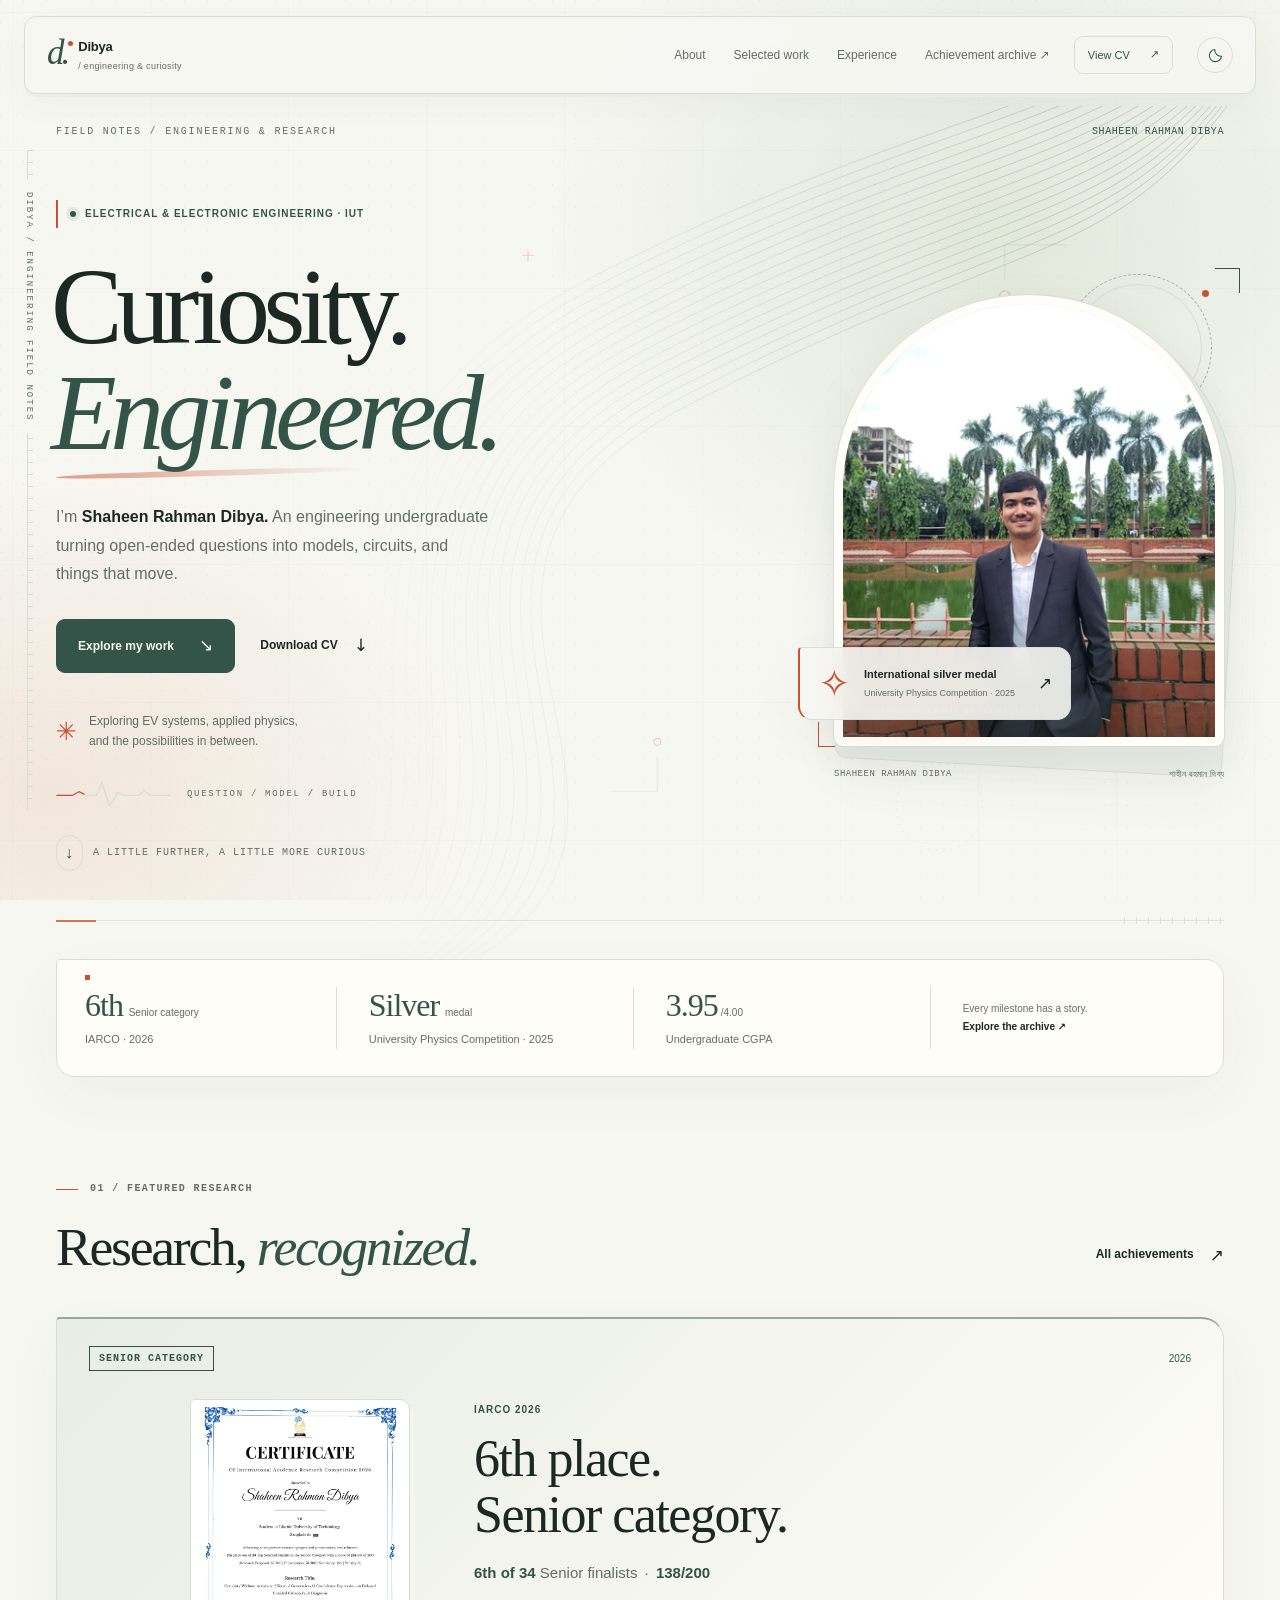
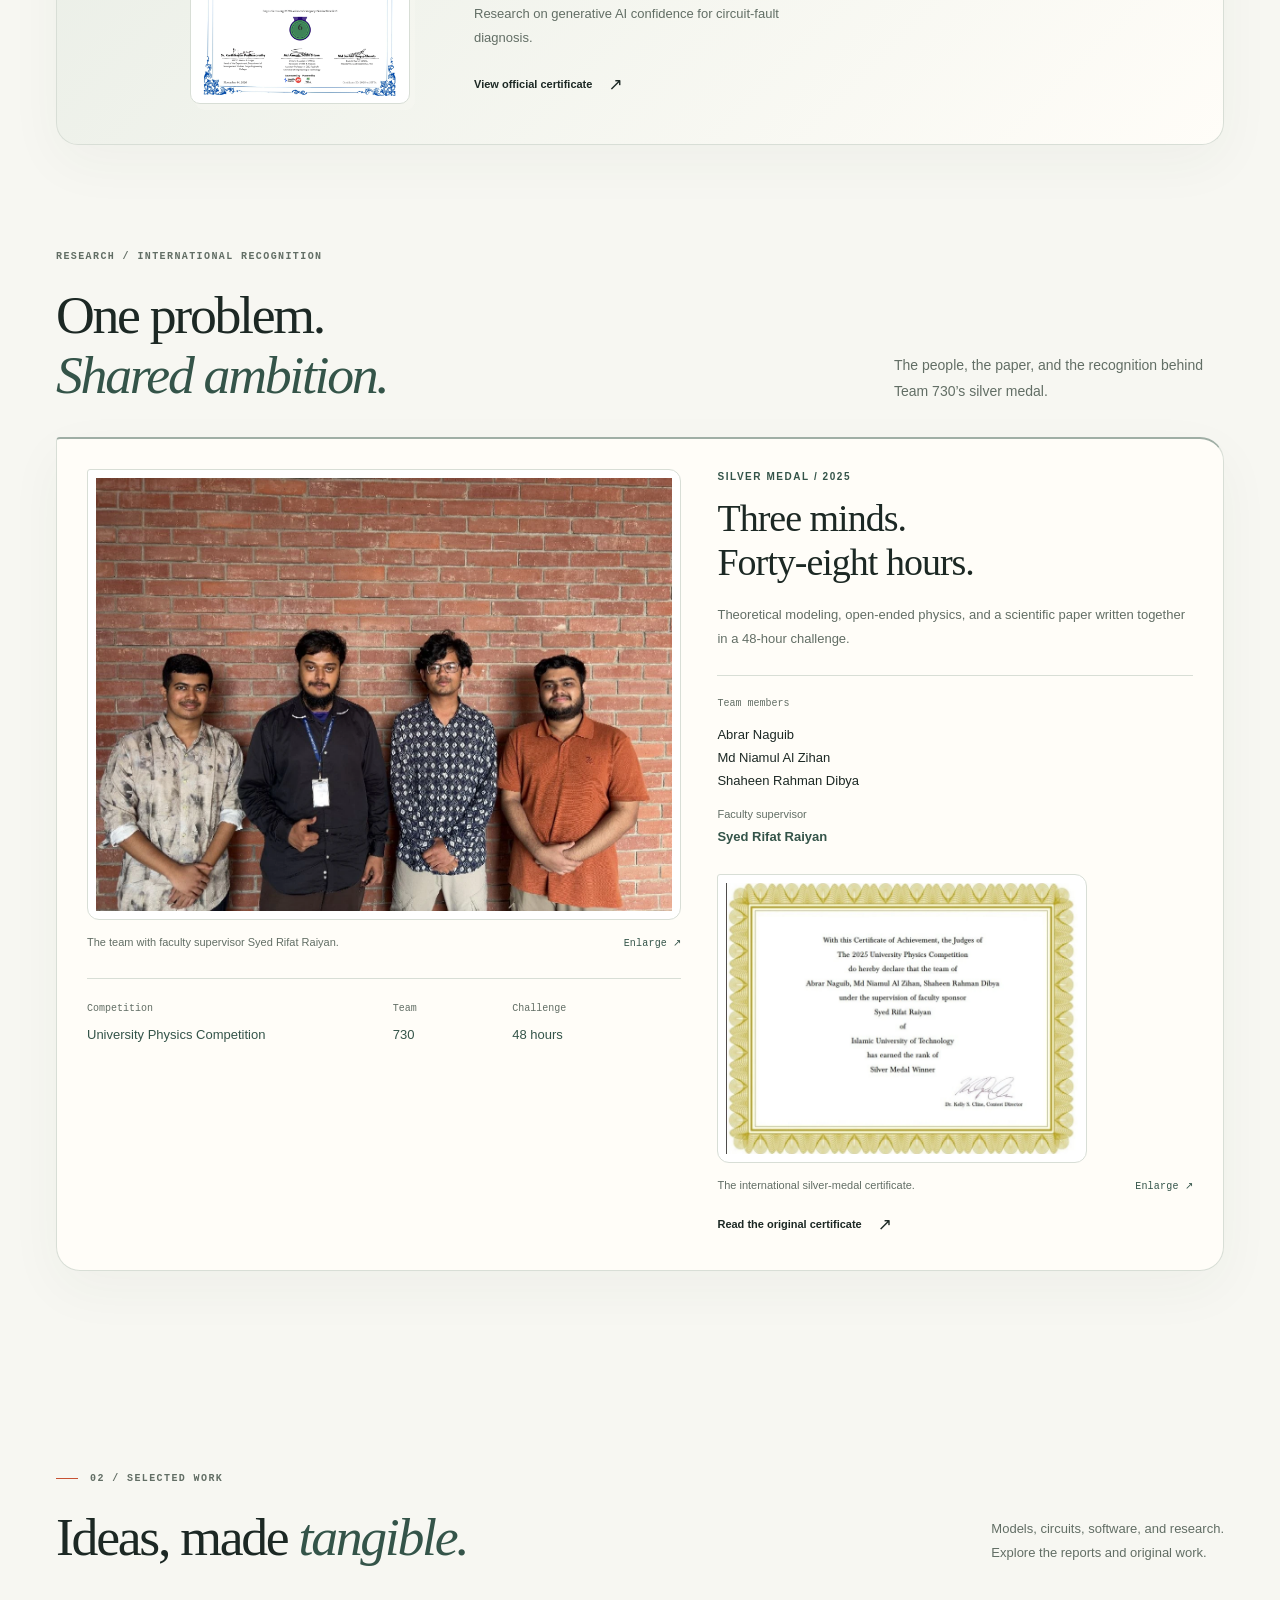
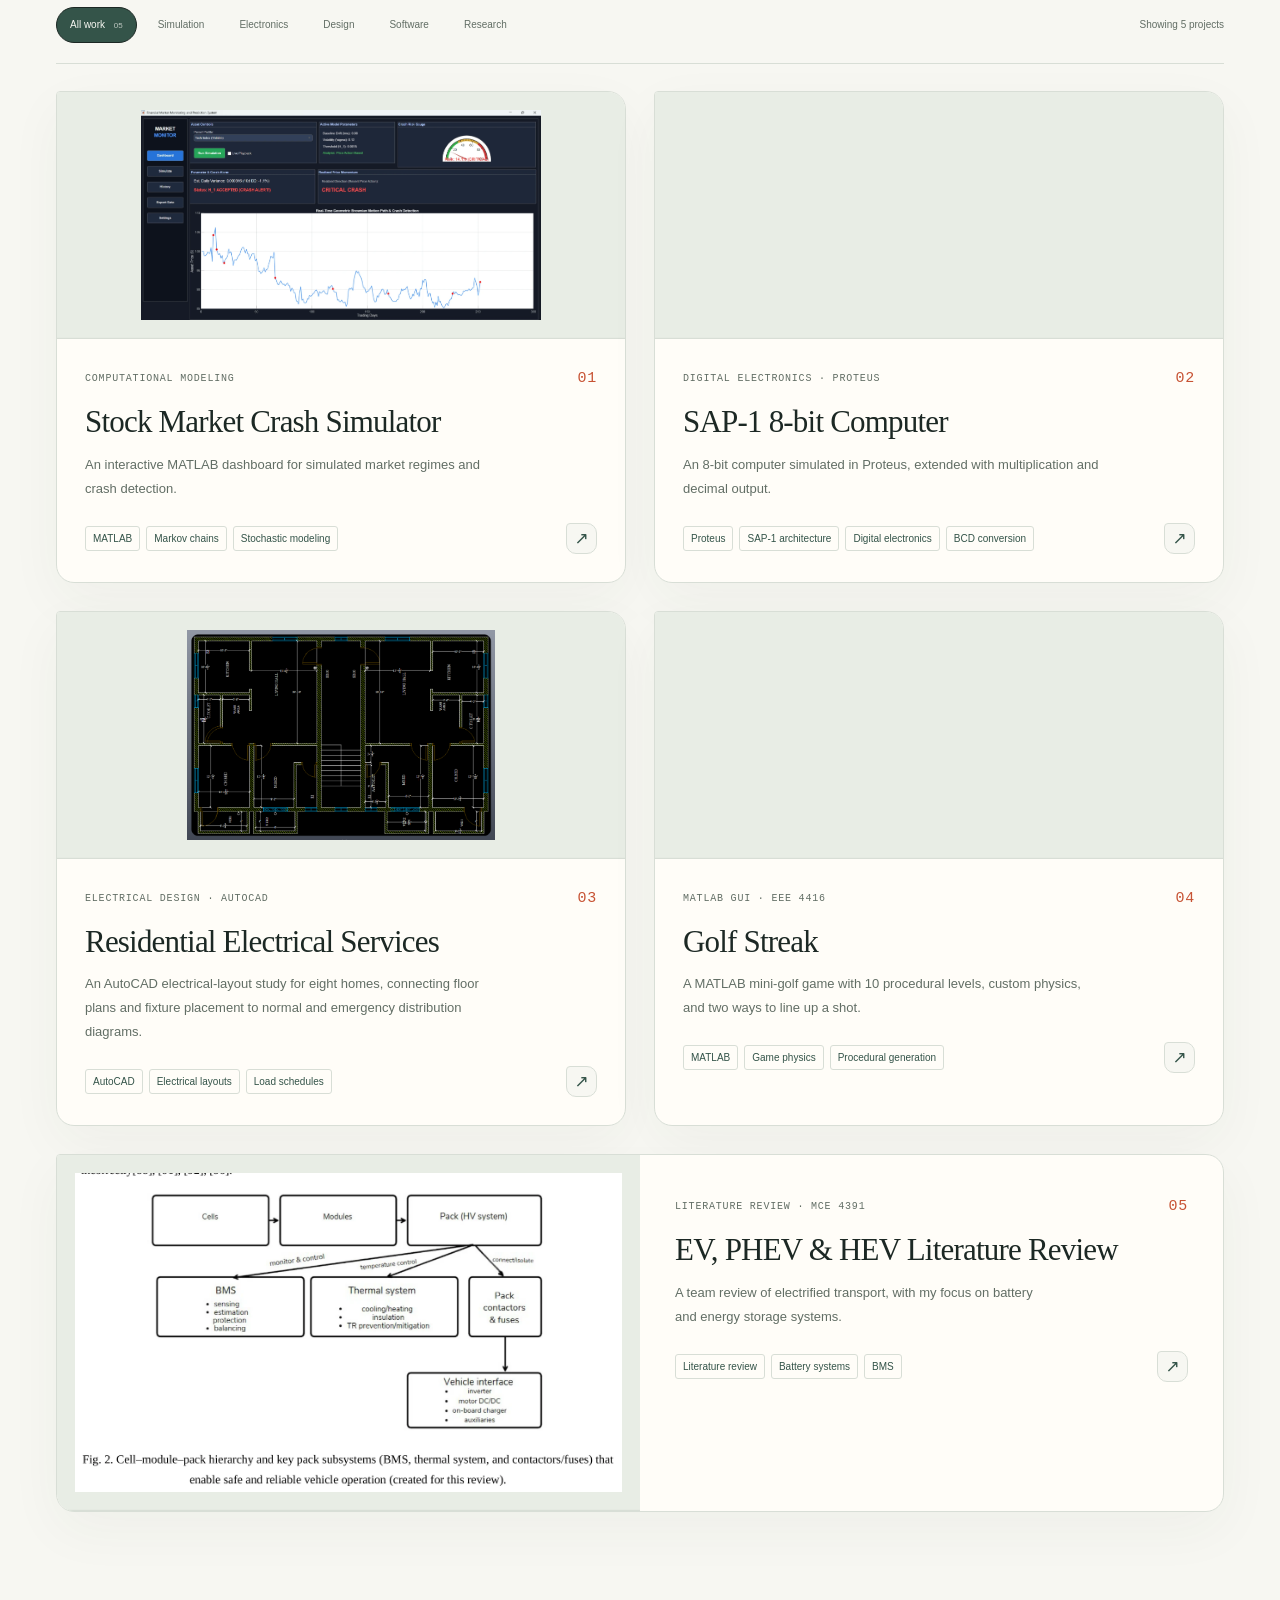
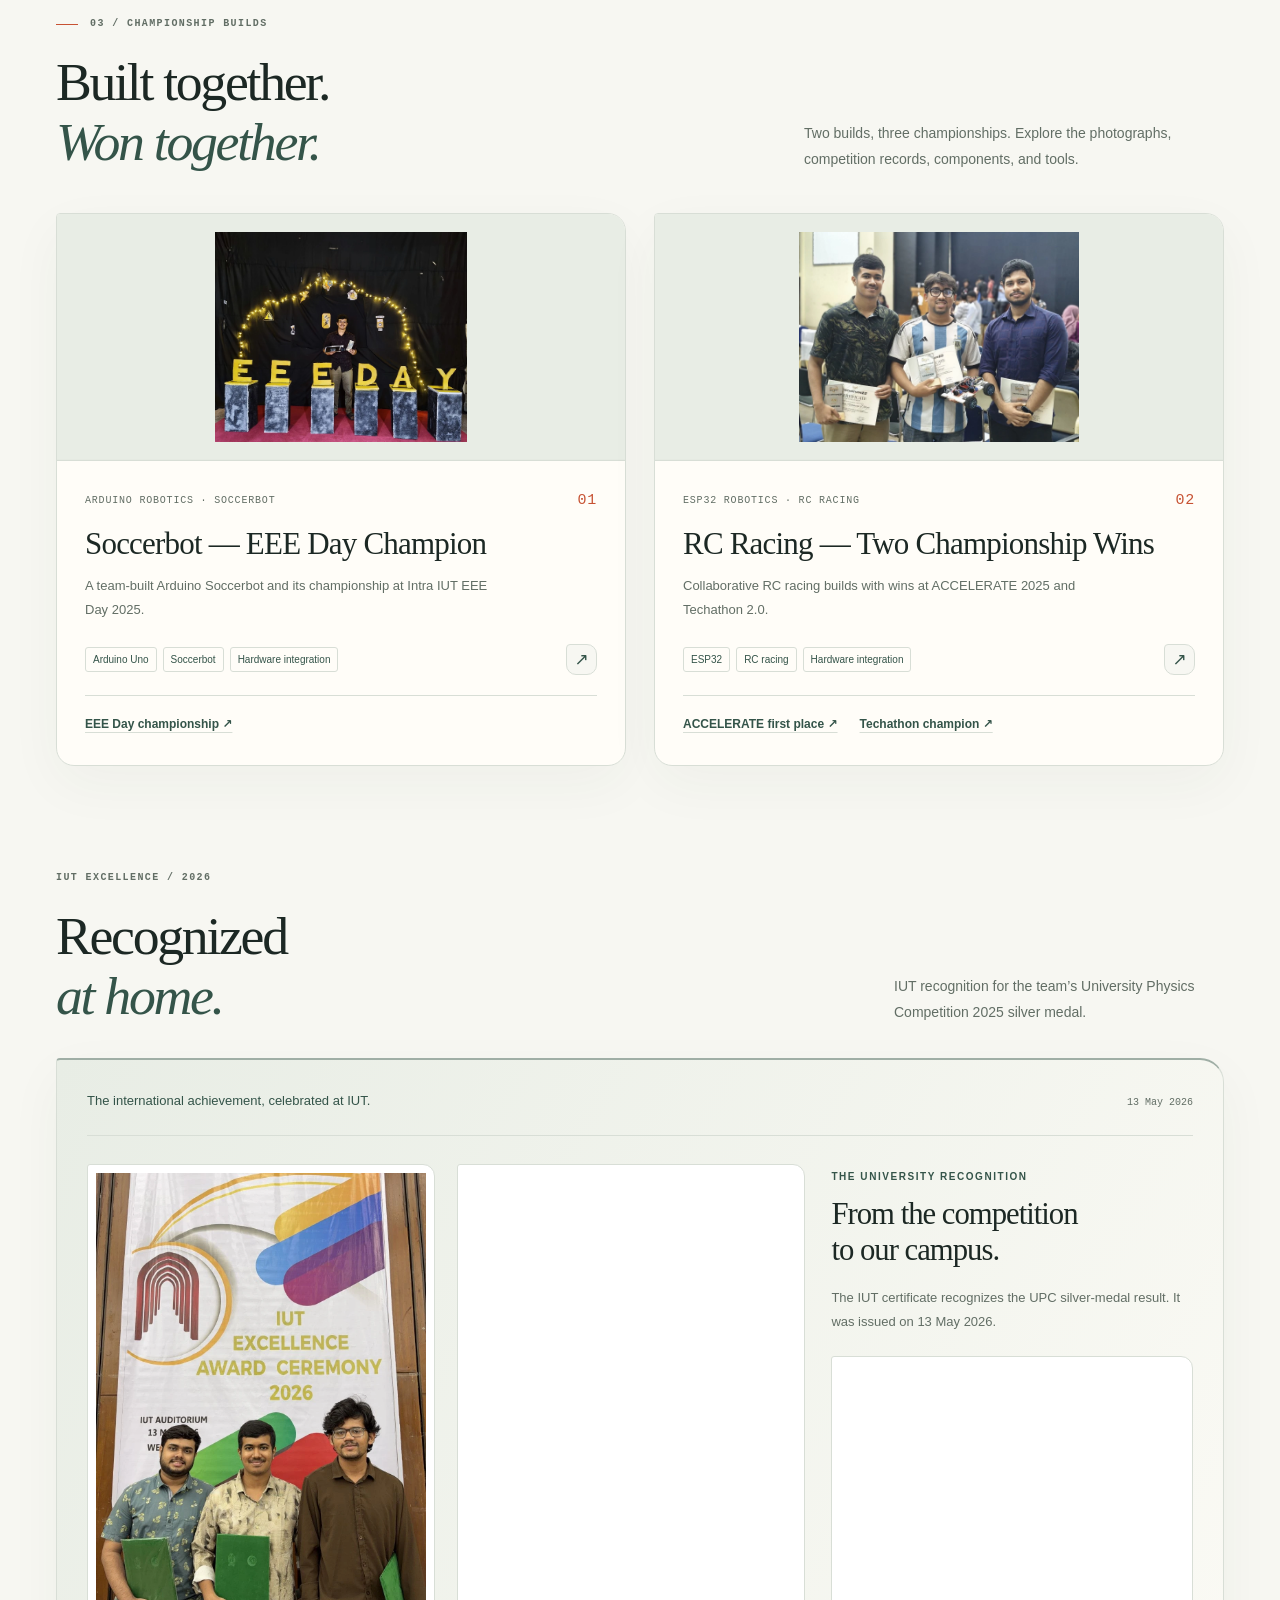
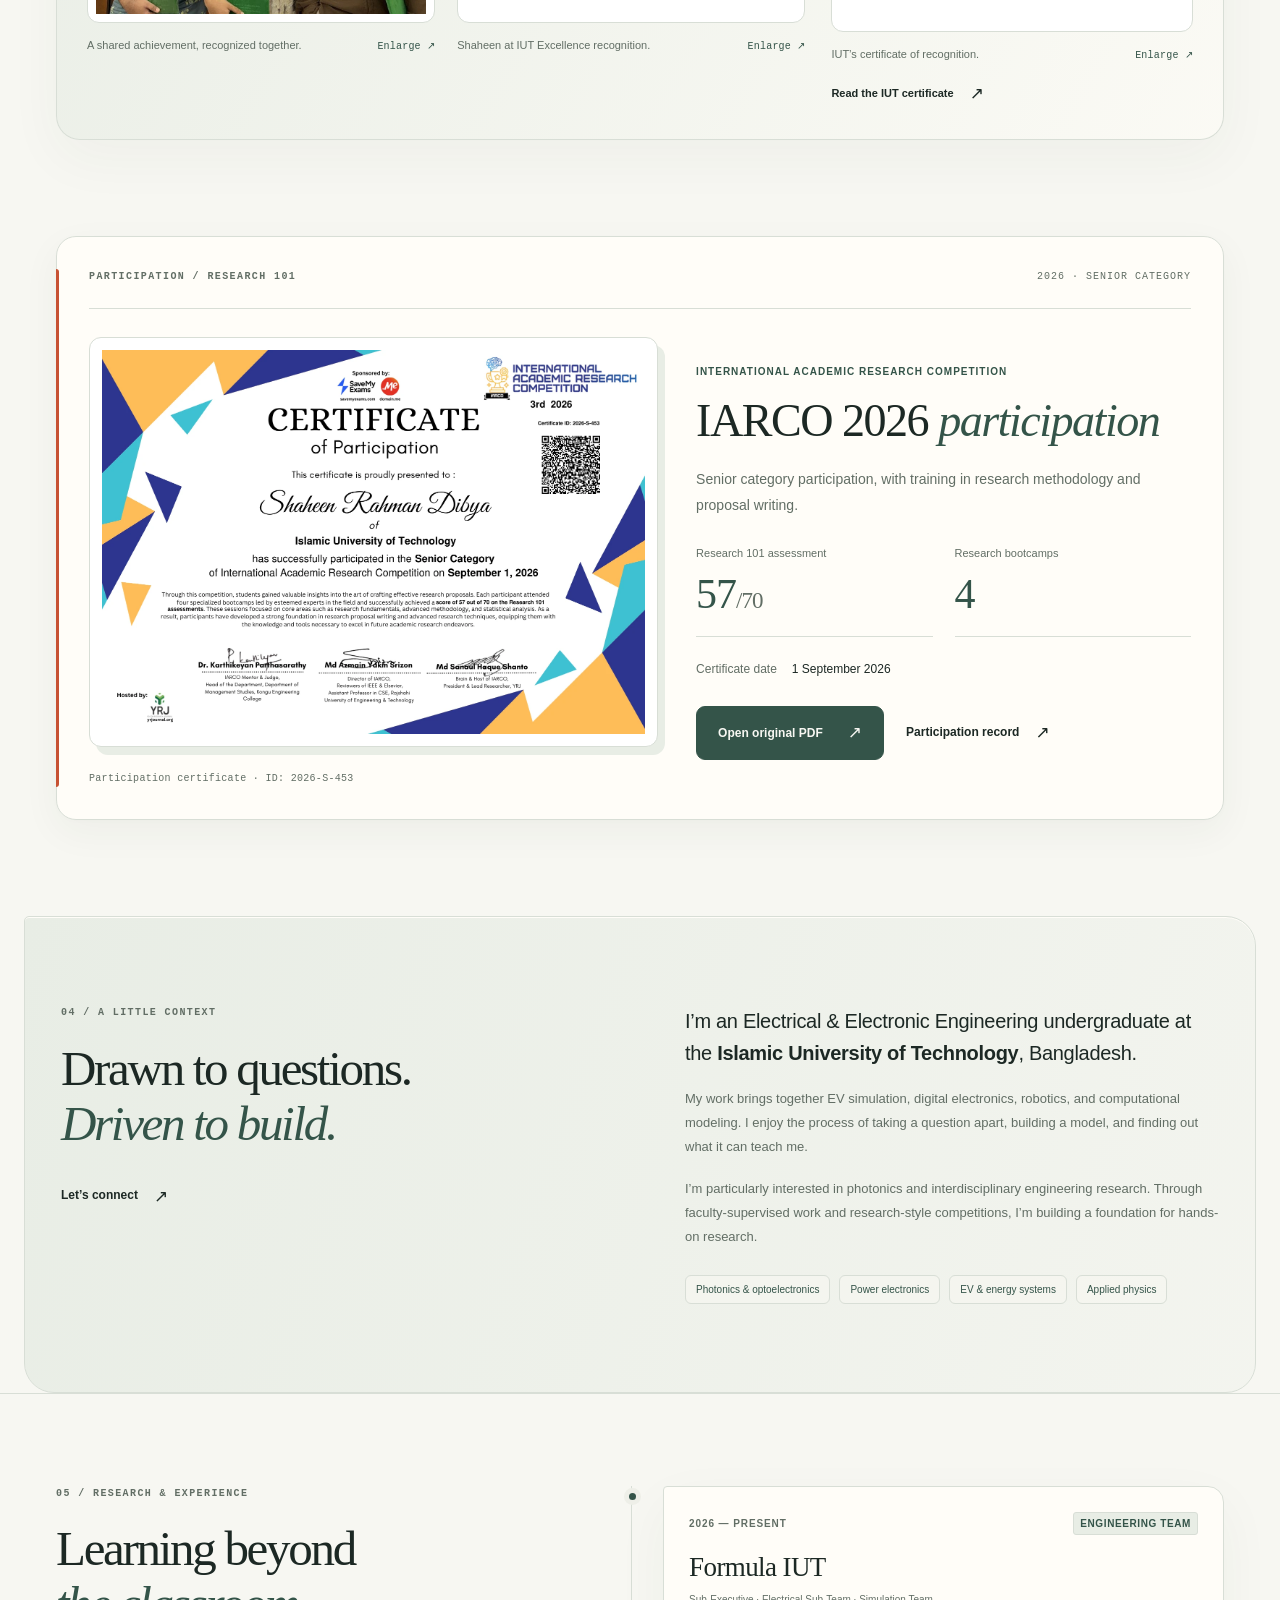
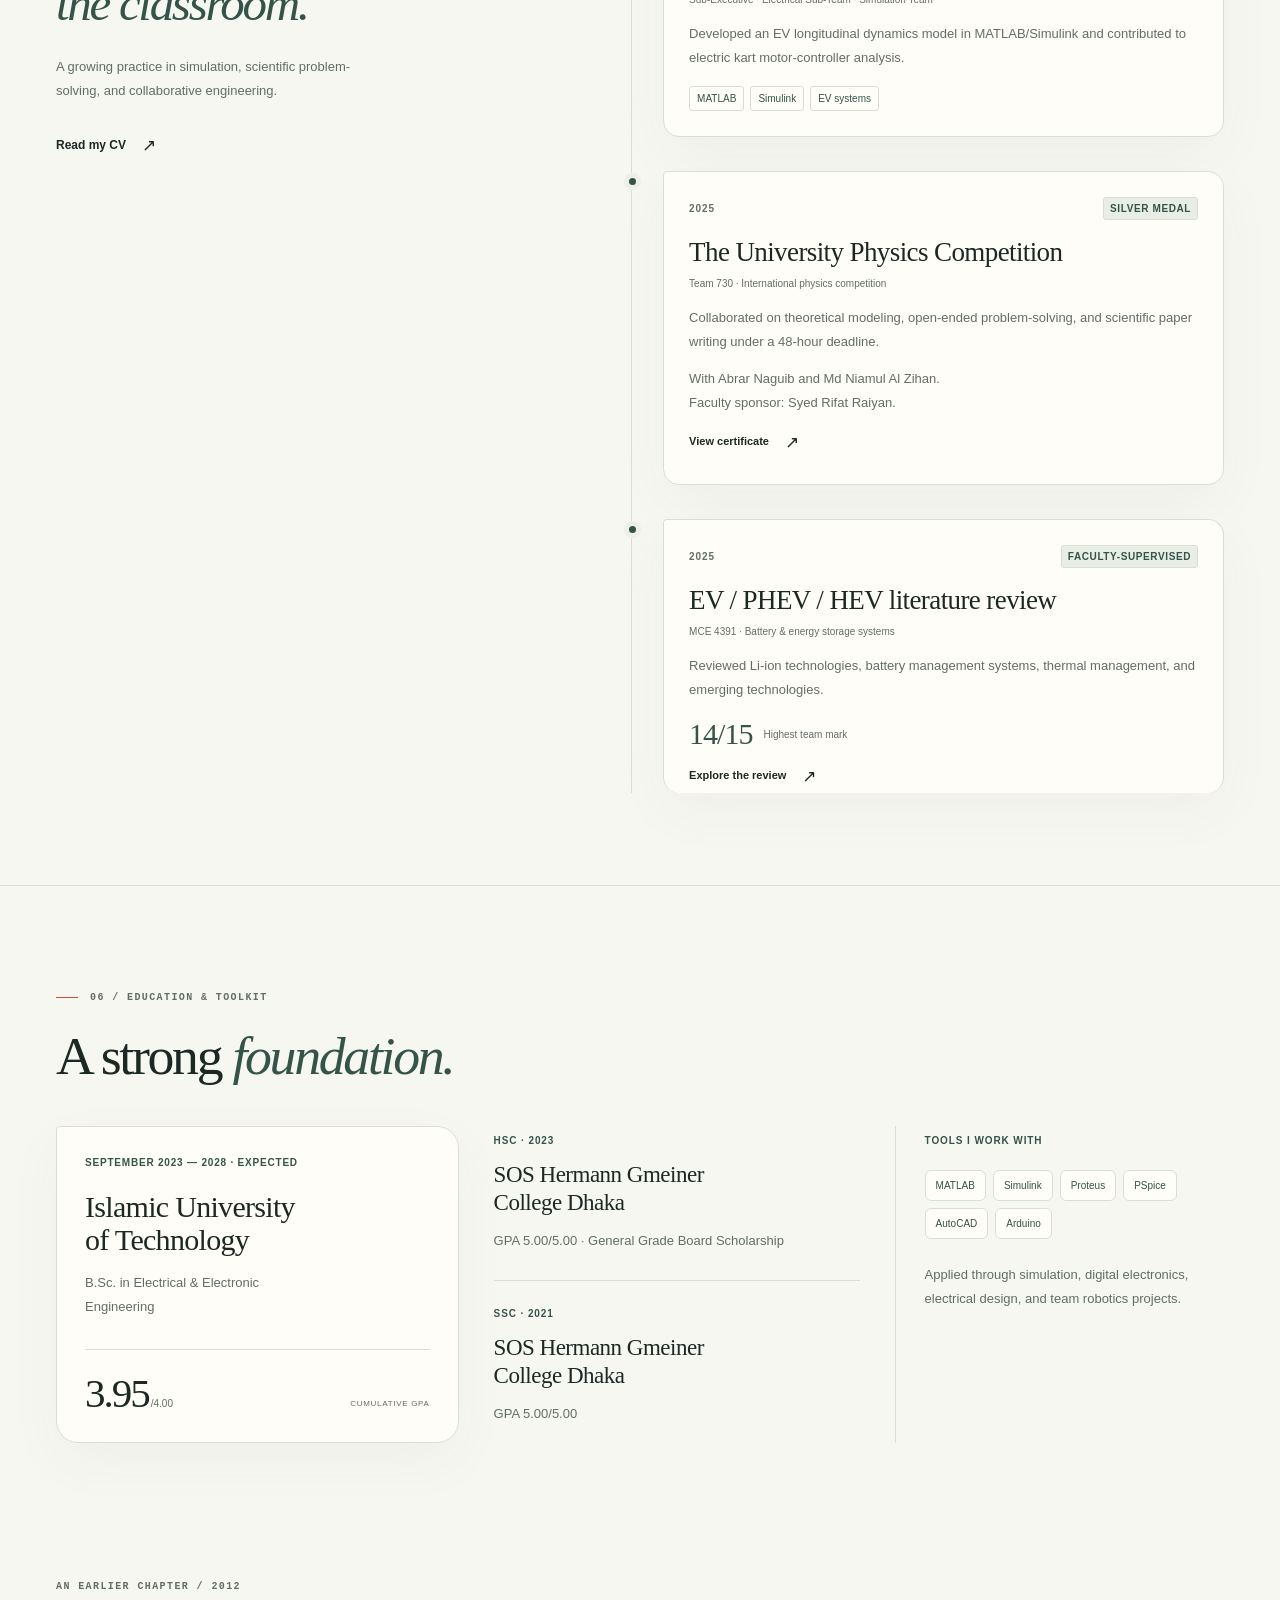
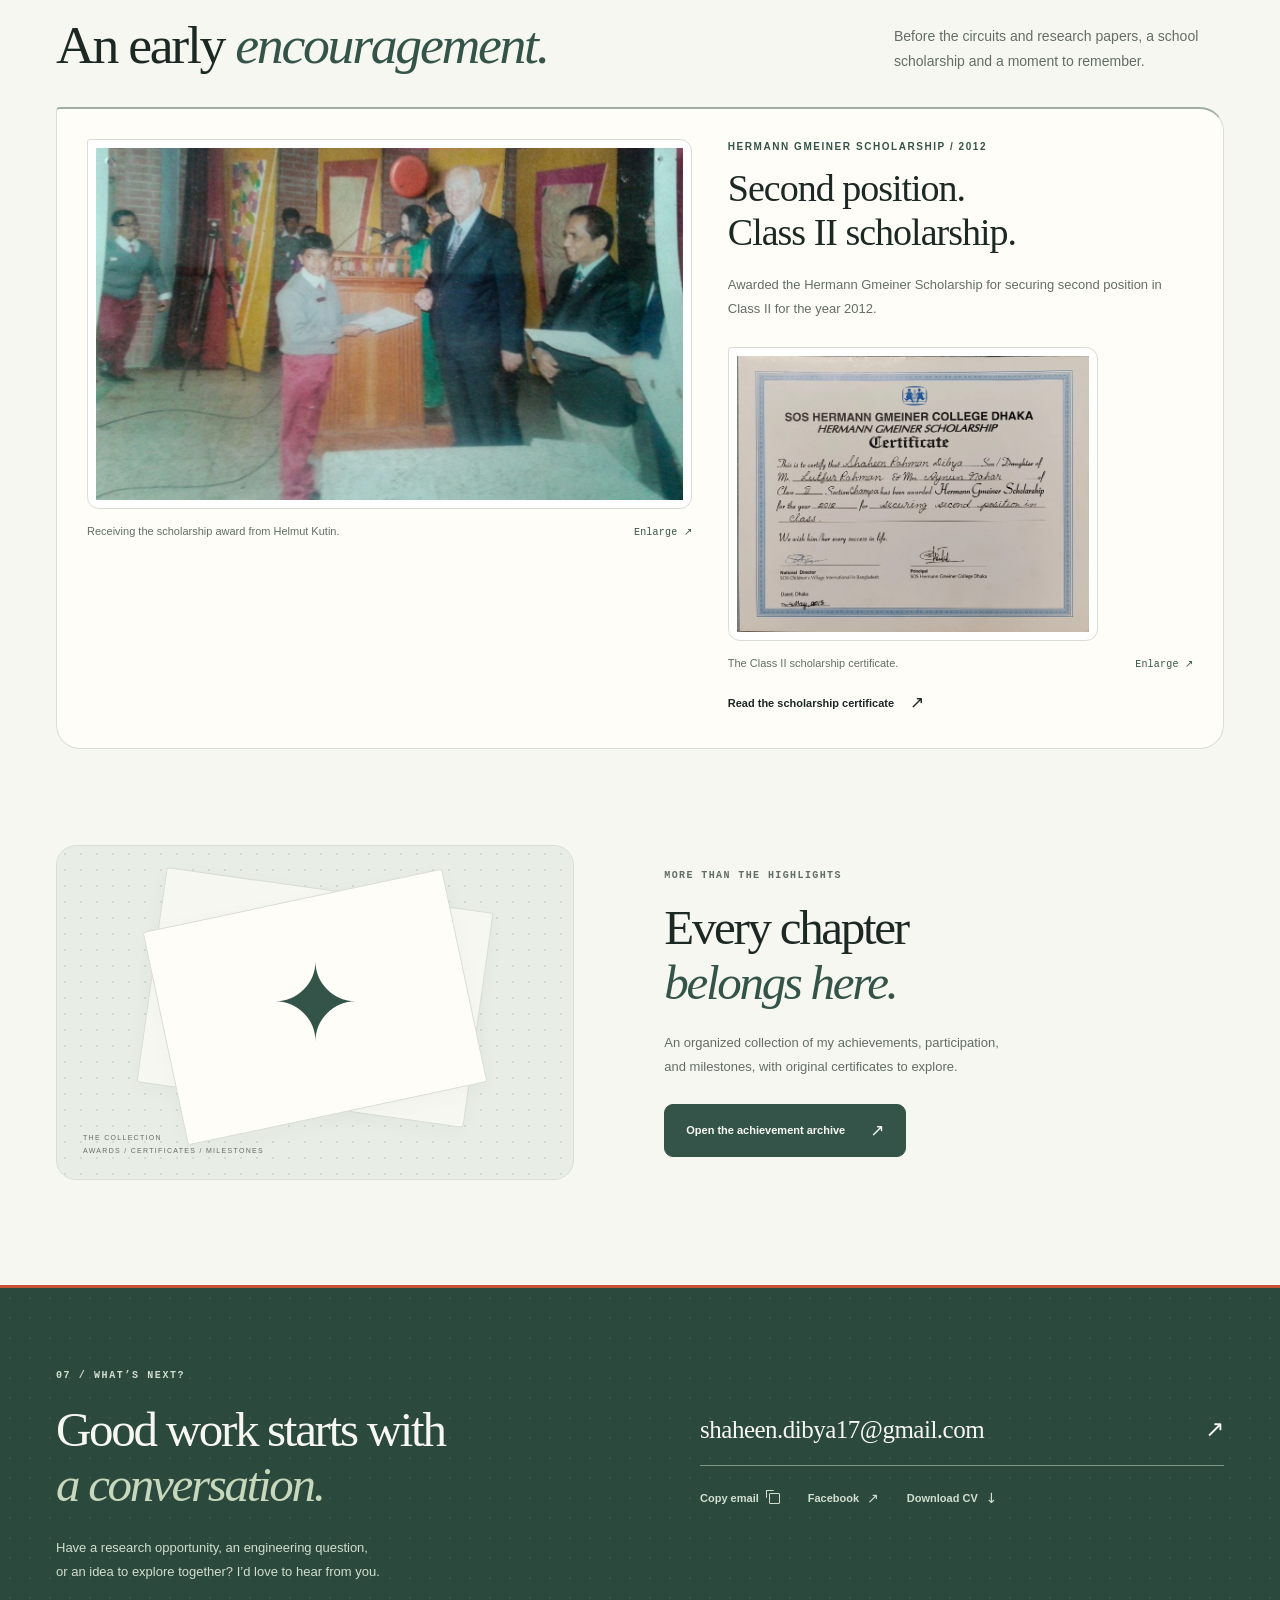
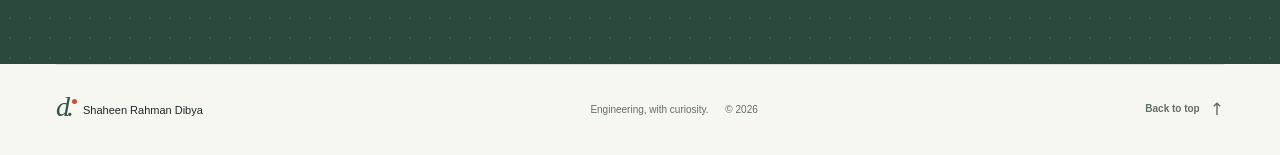
==== commit 3fdb1568: "Order IARCO and UPC before projects and remove repeated robotics cards" ====
--- a/index.html
+++ b/index.html
@@ -14,13 +14,11 @@
   <link rel="stylesheet" href="style.css?v=5d728014b991">
   <link rel="stylesheet" href="polish.css?v=89034255e917">
   <link rel="stylesheet" href="identity.css?v=28a35aa760e2">
-  <link rel="stylesheet" href="participation.css?v=2a914279a18c">
-  <link rel="stylesheet" href="events.css?v=0dcbd2144c1d">
+  <link rel="stylesheet" href="participation.css?v=62006497180e">
+  <link rel="stylesheet" href="events.css?v=c98fab91d2db">
   <link rel="stylesheet" href="recognition.css?v=2e0ea18e8655">
-  <script src="projects.js?v=6b5a266759fa" defer></script>
-  <script src="events.js?v=5c163639dc6c" defer></script>
-  <script src="event-gallery.js?v=e5d41f3e6d10" defer></script>
-  <script src="app.js?v=6f6972461015" defer></script>
+  <script src="projects.js?v=31b3c73bb23b" defer></script>
+  <script src="app.js?v=7dadf80127a2" defer></script>
   <script src="polish.js?v=251fa7a9a225" defer></script>
   <script src="identity.js?v=c2fee371d605" defer></script>
   <script src="recognition-gallery.js?v=a16c57730116" defer></script>
@@ -54,16 +52,15 @@
       <div class="hero-visual">
         <div class="portrait-frame"><img src="assets/portrait.png" alt="Shaheen Rahman Dibya at the Islamic University of Technology campus" width="384" height="512" fetchpriority="high"><span class="portrait-coordinate">23.95° N &nbsp; 90.38° E<br>ISLAMIC UNIVERSITY OF TECHNOLOGY</span></div>
         <div class="portrait-caption"><span>SHAHEEN RAHMAN DIBYA</span><span lang="bn">শাহীন রহমান দিব্য</span></div>
-        <a class="hero-award" href="#highlights"><span class="award-symbol" aria-hidden="true">✧</span><span><strong>International silver medal</strong><small>University Physics Competition · 2025</small></span><span aria-hidden="true">↗</span></a>
+        <a class="hero-award" href="#upc-showcase"><span class="award-symbol" aria-hidden="true">✧</span><span><strong>International silver medal</strong><small>University Physics Competition · 2025</small></span><span aria-hidden="true">↗</span></a>
         <span class="portrait-orbit" aria-hidden="true"></span>
       </div>
     </section>
-    <div class="container"><div class="stat-strip" aria-label="At a glance"><div><strong>3.95<span>/4.00</span></strong><p>Undergraduate CGPA</p></div><div><strong>3<span> championship wins</span></strong><p>Soccerbot & RC racing · 2025</p></div><div><strong>6th<span> Senior category</span></strong><p>IARCO · 2026</p></div><a href="archive.html">Every milestone has a story.<br><span>Explore the archive ↗</span></a></div></div>
+    <div class="container"><div class="stat-strip" aria-label="At a glance"><div><strong>6th<span> Senior category</span></strong><p>IARCO · 2026</p></div><div><strong>Silver<span> medal</span></strong><p>University Physics Competition · 2025</p></div><div><strong>3.95<span>/4.00</span></strong><p>Undergraduate CGPA</p></div><a href="archive.html">Every milestone has a story.<br><span>Explore the archive ↗</span></a></div></div>
 
     <section id="highlights" class="section container" aria-labelledby="highlights-title">
-      <div class="section-heading"><div><p class="section-label">01 / SELECTED RECOGNITION</p><h2 id="highlights-title">A few proud <em>moments.</em></h2></div><a class="text-link" href="archive.html">All achievements <span aria-hidden="true">↗</span></a></div>
+      <div class="section-heading"><div><p class="section-label">01 / FEATURED RESEARCH</p><h2 id="highlights-title">Research, <em>recognized.</em></h2></div><a class="text-link" href="archive.html">All achievements <span aria-hidden="true">↗</span></a></div>
       <div class="recognition-grid">
-        <article class="recognition-feature"><div class="recognition-meta"><span class="tag">INTERNATIONAL</span><span>2025</span></div><div class="medal-art" aria-hidden="true"><span>✧</span><span class="medal-ring"></span><span class="medal-caption">UNIVERSITY PHYSICS<br>COMPETITION</span></div><div class="recognition-copy"><p class="eyebrow">THE UNIVERSITY PHYSICS COMPETITION</p><h3>Silver medal.<br>Shared ambition.</h3><p>Team 730. Open-ended physics, theoretical modeling, and a scientific paper written together in 48 hours.</p><a class="text-link" href="#upc-showcase">Meet the team &amp; view certificate <span aria-hidden="true">↗</span></a></div></article>
         <article class="recognition-feature recognition-iarco">
           <div class="recognition-meta"><span class="tag">SENIOR CATEGORY</span><span>2026</span></div>
           <div class="iarco-official-layout">
@@ -79,7 +76,6 @@
             </div>
           </div>
         </article>
-        <div class="recognition-stack"><article class="recognition-small"><div class="recognition-icon" aria-hidden="true">01</div><div><p class="eyebrow">ROBOTICS · 2025</p><h3><a href="archive.html?record=cv-soccerbot-2025">Soccerbot champion</a></h3><p>Intra IUT EEE Day. Team engineering, from wiring and soldering to troubleshooting.</p></div><span class="recognition-star" aria-hidden="true">✳</span></article><article class="recognition-small"><div class="recognition-icon" aria-hidden="true">02</div><div><p class="eyebrow">RC RACING · 2025</p><h3><a href="archive.html?category=engineering&amp;search=RC">Twice at the finish line.</a></h3><p>Champion at ACCELERATE and Techathon. Hands-on robotics, tested in competition.</p></div><span class="recognition-star" aria-hidden="true">↗</span></article><a class="recognition-link" href="archive.html"><span>CaseMotion finalist · AutoMech 2025<br><strong>Explore the complete achievement archive</strong></span><span aria-hidden="true">↗</span></a></div>
       </div>
     </section>
 
@@ -112,6 +108,19 @@
           </figure>
         </div>
       </div>
+    </section>
+
+    <section id="work" class="section container" aria-labelledby="work-title">
+      <div class="section-heading"><div><p class="section-label">02 / SELECTED WORK</p><h2 id="work-title">Ideas, made <em>tangible.</em></h2></div><p class="section-aside">Models, circuits, software, and research.<br>Explore the reports and original work.</p></div>
+      <div class="project-toolbar"><div class="filter-group" role="group" aria-label="Filter projects"><button class="filter-button active" data-project-filter="all" aria-pressed="true">All work <span>05</span></button><button class="filter-button" data-project-filter="simulation" aria-pressed="false">Simulation</button><button class="filter-button" data-project-filter="hardware" aria-pressed="false">Electronics</button><button class="filter-button" data-project-filter="design" aria-pressed="false">Design</button><button class="filter-button" data-project-filter="software" aria-pressed="false">Software</button><button class="filter-button" data-project-filter="research" aria-pressed="false">Research</button></div><p id="project-count" class="muted" aria-live="polite">Showing 5 projects</p></div>
+      <div class="project-grid" id="project-list"></div>
+      <noscript><p>Read the reports for <a href="assets/projects/stock-market-crash-simulator/project-report.pdf">Stock Market Crash Simulator</a>, <a href="assets/projects/sap-1-computer/project-report.pdf">SAP-1 8-bit Computer</a>, <a href="assets/projects/residential-electrical-services/project-report.pdf">Residential Electrical Services</a>, <a href="assets/projects/golf-streak/project-report.pdf">Golf Streak</a>, and <a href="assets/projects/ev-literature-review/literature-review.pdf">EV / PHEV / HEV Literature Review</a>.</p></noscript>
+    </section>
+
+    <section id="event-showcase" class="section container event-showcase" aria-labelledby="event-showcase-title">
+      <div class="section-heading"><div><p class="section-label">03 / CHAMPIONSHIP BUILDS</p><h2 id="event-showcase-title">Built together.<br><em>Won together.</em></h2></div><p class="event-intro">Two builds, three championships. Explore the photographs, competition records, components, and tools.</p></div>
+      <div class="project-grid" id="event-grid"></div>
+      <noscript><p>Explore the <a href="archive.html?record=achievement-05">ACCELERATE achievement</a>, <a href="archive.html?record=achievement-04">Techathon achievement</a>, and <a href="archive.html?record=cv-soccerbot-2025">Soccerbot achievement</a>, or read the <a href="project.html?project=soccerbot">Soccerbot</a> and <a href="project.html?project=rc-racing">RC racing</a> build pages.</p></noscript>
     </section>
 
     <section id="iut-excellence" class="section container recognition-showcase recognition-iut" aria-labelledby="iut-excellence-title">
@@ -148,12 +157,6 @@
           </div>
         </div>
       </div>
-    </section>
-
-    <section id="event-showcase" class="section container event-showcase" aria-labelledby="event-showcase-title">
-      <div class="section-heading"><div><p class="section-label">ON THE COMPETITION FLOOR</p><h2 id="event-showcase-title">Built together.<br><em>Won together.</em></h2></div><p class="event-intro">Three championships. Open an achievement for the photographs, certificates, and build details.</p></div>
-      <div class="event-grid" id="event-grid"></div>
-      <noscript><p>Explore the <a href="archive.html?record=achievement-05">ACCELERATE achievement</a>, <a href="archive.html?record=achievement-04">Techathon achievement</a>, and <a href="archive.html?record=cv-soccerbot-2025">Soccerbot achievement</a>, or read the <a href="project.html?project=soccerbot">Soccerbot</a> and <a href="project.html?project=rc-racing">RC racing</a> build pages.</p></noscript>
     </section>
 
     <section id="iarco-participation" class="section container participation-showcase" aria-labelledby="iarco-participation-title">
@@ -184,18 +187,11 @@
       </div>
     </section>
 
-    <section id="about" class="about-section"><div class="container about-grid"><div><p class="section-label">02 / A LITTLE CONTEXT</p><h2>Drawn to questions.<br><em>Driven to build.</em></h2><a class="text-link" href="#contact">Let’s connect <span aria-hidden="true">↗</span></a></div><div class="about-copy"><p class="large-copy">I’m an Electrical & Electronic Engineering undergraduate at the <strong>Islamic University of Technology</strong>, Bangladesh.</p><p>My work brings together EV simulation, digital electronics, robotics, and computational modeling. I enjoy the process of taking a question apart, building a model, and finding out what it can teach me.</p><p>I’m particularly interested in photonics and interdisciplinary engineering research. Through faculty-supervised work and research-style competitions, I’m building a foundation for hands-on research.</p><div class="interest-list" aria-label="Research interests"><span>Photonics & optoelectronics</span><span>Power electronics</span><span>EV & energy systems</span><span>Applied physics</span></div></div></div></section>
-
-    <section id="work" class="section container" aria-labelledby="work-title">
-      <div class="section-heading"><div><p class="section-label">03 / SELECTED WORK</p><h2 id="work-title">Ideas, made <em>tangible.</em></h2></div><p class="section-aside">Models, circuits, software, and research.<br>Explore the reports and original work.</p></div>
-      <div class="project-toolbar"><div class="filter-group" role="group" aria-label="Filter projects"><button class="filter-button active" data-project-filter="all" aria-pressed="true">All work <span>07</span></button><button class="filter-button" data-project-filter="simulation" aria-pressed="false">Simulation</button><button class="filter-button" data-project-filter="hardware" aria-pressed="false">Electronics</button><button class="filter-button" data-project-filter="design" aria-pressed="false">Design</button><button class="filter-button" data-project-filter="software" aria-pressed="false">Software</button><button class="filter-button" data-project-filter="research" aria-pressed="false">Research</button></div><p id="project-count" class="muted" aria-live="polite">Showing 7 projects</p></div>
-      <div class="project-grid" id="project-list"></div>
-      <noscript><p>Read the reports for <a href="assets/projects/stock-market-crash-simulator/project-report.pdf">Stock Market Crash Simulator</a>, <a href="assets/projects/sap-1-computer/project-report.pdf">SAP-1 8-bit Computer</a>, <a href="assets/projects/residential-electrical-services/project-report.pdf">Residential Electrical Services</a>, <a href="assets/projects/golf-streak/project-report.pdf">Golf Streak</a>, and <a href="assets/projects/ev-literature-review/literature-review.pdf">EV / PHEV / HEV Literature Review</a>.</p></noscript>
-    </section>
-
-    <section id="experience" class="experience-section"><div class="container experience-grid"><div class="experience-intro"><p class="section-label">04 / RESEARCH & EXPERIENCE</p><h2>Learning beyond<br><em>the classroom.</em></h2><p>A growing practice in simulation, scientific problem-solving, and collaborative engineering.</p><a class="text-link" href="assets/documents/cv.pdf" target="_blank" rel="noopener">Read my CV <span aria-hidden="true">↗</span></a></div><div class="timeline"><article><div class="timeline-top"><span class="timeline-date">2026 — PRESENT</span><span class="tag">ENGINEERING TEAM</span></div><h3>Formula IUT</h3><p class="timeline-role">Sub-Executive · Electrical Sub-Team · Simulation Team</p><p>Developed an EV longitudinal dynamics model in MATLAB/Simulink and contributed to electric kart motor-controller analysis.</p><div class="tool-tags"><span>MATLAB</span><span>Simulink</span><span>EV systems</span></div></article><article><div class="timeline-top"><span class="timeline-date">2025</span><span class="tag">SILVER MEDAL</span></div><h3>The University Physics Competition</h3><p class="timeline-role">Team 730 · International physics competition</p><p>Collaborated on theoretical modeling, open-ended problem-solving, and scientific paper writing under a 48-hour deadline.</p><p class="timeline-detail">With Abrar Naguib and Md Niamul Al Zihan.<br>Faculty sponsor: Syed Rifat Raiyan.</p><a class="text-link" href="archive.html?search=University%20Physics">View certificate <span aria-hidden="true">↗</span></a></article><article><div class="timeline-top"><span class="timeline-date">2025</span><span class="tag">FACULTY-SUPERVISED</span></div><h3>EV / PHEV / HEV literature review</h3><p class="timeline-role">MCE 4391 · Battery & energy storage systems</p><p>Reviewed Li-ion technologies, battery management systems, thermal management, and emerging technologies.</p><p class="review-score"><strong>14/15</strong><span>Highest team mark</span></p><a class="text-link" href="project.html?project=ev-literature-review">Explore the review <span aria-hidden="true">↗</span></a></article></div></div></section>
-
-    <section id="education" class="section container" aria-labelledby="education-title"><div class="section-heading"><div><p class="section-label">05 / EDUCATION & TOOLKIT</p><h2 id="education-title">A strong <em>foundation.</em></h2></div></div><div class="education-grid"><article class="education-primary"><p class="eyebrow">SEPTEMBER 2023 — 2028 · EXPECTED</p><h3>Islamic University<br>of Technology</h3><p>B.Sc. in Electrical & Electronic Engineering</p><div class="education-grade"><strong>3.95<span>/4.00</span></strong><span>CUMULATIVE GPA</span></div></article><div class="education-secondary"><article><p class="eyebrow">HSC · 2023</p><h3>SOS Hermann Gmeiner College Dhaka</h3><p>GPA 5.00/5.00 · General Grade Board Scholarship</p></article><article><p class="eyebrow">SSC · 2021</p><h3>SOS Hermann Gmeiner College Dhaka</h3><p>GPA 5.00/5.00</p></article></div><div class="toolkit"><p class="eyebrow">TOOLS I WORK WITH</p><div><span>MATLAB</span><span>Simulink</span><span>Proteus</span><span>PSpice</span><span>AutoCAD</span><span>Arduino</span></div><p>Applied through simulation, digital electronics, electrical design, and team robotics projects.</p></div></div></section>
+    <section id="about" class="about-section"><div class="container about-grid"><div><p class="section-label">04 / A LITTLE CONTEXT</p><h2>Drawn to questions.<br><em>Driven to build.</em></h2><a class="text-link" href="#contact">Let’s connect <span aria-hidden="true">↗</span></a></div><div class="about-copy"><p class="large-copy">I’m an Electrical & Electronic Engineering undergraduate at the <strong>Islamic University of Technology</strong>, Bangladesh.</p><p>My work brings together EV simulation, digital electronics, robotics, and computational modeling. I enjoy the process of taking a question apart, building a model, and finding out what it can teach me.</p><p>I’m particularly interested in photonics and interdisciplinary engineering research. Through faculty-supervised work and research-style competitions, I’m building a foundation for hands-on research.</p><div class="interest-list" aria-label="Research interests"><span>Photonics & optoelectronics</span><span>Power electronics</span><span>EV & energy systems</span><span>Applied physics</span></div></div></div></section>
+
+    <section id="experience" class="experience-section"><div class="container experience-grid"><div class="experience-intro"><p class="section-label">05 / RESEARCH & EXPERIENCE</p><h2>Learning beyond<br><em>the classroom.</em></h2><p>A growing practice in simulation, scientific problem-solving, and collaborative engineering.</p><a class="text-link" href="assets/documents/cv.pdf" target="_blank" rel="noopener">Read my CV <span aria-hidden="true">↗</span></a></div><div class="timeline"><article><div class="timeline-top"><span class="timeline-date">2026 — PRESENT</span><span class="tag">ENGINEERING TEAM</span></div><h3>Formula IUT</h3><p class="timeline-role">Sub-Executive · Electrical Sub-Team · Simulation Team</p><p>Developed an EV longitudinal dynamics model in MATLAB/Simulink and contributed to electric kart motor-controller analysis.</p><div class="tool-tags"><span>MATLAB</span><span>Simulink</span><span>EV systems</span></div></article><article><div class="timeline-top"><span class="timeline-date">2025</span><span class="tag">SILVER MEDAL</span></div><h3>The University Physics Competition</h3><p class="timeline-role">Team 730 · International physics competition</p><p>Collaborated on theoretical modeling, open-ended problem-solving, and scientific paper writing under a 48-hour deadline.</p><p class="timeline-detail">With Abrar Naguib and Md Niamul Al Zihan.<br>Faculty sponsor: Syed Rifat Raiyan.</p><a class="text-link" href="archive.html?search=University%20Physics">View certificate <span aria-hidden="true">↗</span></a></article><article><div class="timeline-top"><span class="timeline-date">2025</span><span class="tag">FACULTY-SUPERVISED</span></div><h3>EV / PHEV / HEV literature review</h3><p class="timeline-role">MCE 4391 · Battery & energy storage systems</p><p>Reviewed Li-ion technologies, battery management systems, thermal management, and emerging technologies.</p><p class="review-score"><strong>14/15</strong><span>Highest team mark</span></p><a class="text-link" href="project.html?project=ev-literature-review">Explore the review <span aria-hidden="true">↗</span></a></article></div></div></section>
+
+    <section id="education" class="section container" aria-labelledby="education-title"><div class="section-heading"><div><p class="section-label">06 / EDUCATION & TOOLKIT</p><h2 id="education-title">A strong <em>foundation.</em></h2></div></div><div class="education-grid"><article class="education-primary"><p class="eyebrow">SEPTEMBER 2023 — 2028 · EXPECTED</p><h3>Islamic University<br>of Technology</h3><p>B.Sc. in Electrical & Electronic Engineering</p><div class="education-grade"><strong>3.95<span>/4.00</span></strong><span>CUMULATIVE GPA</span></div></article><div class="education-secondary"><article><p class="eyebrow">HSC · 2023</p><h3>SOS Hermann Gmeiner College Dhaka</h3><p>GPA 5.00/5.00 · General Grade Board Scholarship</p></article><article><p class="eyebrow">SSC · 2021</p><h3>SOS Hermann Gmeiner College Dhaka</h3><p>GPA 5.00/5.00</p></article></div><div class="toolkit"><p class="eyebrow">TOOLS I WORK WITH</p><div><span>MATLAB</span><span>Simulink</span><span>Proteus</span><span>PSpice</span><span>AutoCAD</span><span>Arduino</span></div><p>Applied through simulation, digital electronics, electrical design, and team robotics projects.</p></div></div></section>
 
     <section id="class-ii-scholarship" class="section container recognition-showcase recognition-early" aria-labelledby="class-ii-scholarship-title">
       <div class="recognition-section-heading"><div><p class="section-label">AN EARLIER CHAPTER / 2012</p><h2 id="class-ii-scholarship-title">An early <em>encouragement.</em></h2></div><p class="recognition-heading-note">Before the circuits and research papers, a school scholarship and a moment to remember.</p></div>
@@ -223,7 +219,7 @@
 
     <section class="archive-banner container" aria-labelledby="archive-banner-title"><div class="archive-banner-art" aria-hidden="true"><span>✦</span><span class="archive-banner-index">THE COLLECTION<br>AWARDS / CERTIFICATES / MILESTONES</span></div><div><p class="section-label">MORE THAN THE HIGHLIGHTS</p><h2 id="archive-banner-title">Every chapter<br><em>belongs here.</em></h2><p>An organized collection of my achievements, participation, and milestones, with original certificates to explore.</p><a class="button button-dark" href="archive.html">Open the achievement archive <span aria-hidden="true">↗</span></a></div></section>
 
-    <section id="contact" class="contact-section"><div class="container contact-inner"><div><p class="section-label">06 / WHAT’S NEXT?</p><h2>Good work starts with<br><em>a conversation.</em></h2><p>Have a research opportunity, an engineering question,<br>or an idea to explore together? I’d love to hear from you.</p></div><div class="contact-actions"><a class="contact-email" href="mailto:shaheen.dibya17@gmail.com">shaheen.dibya17@gmail.com <span aria-hidden="true">↗</span></a><div class="contact-links"><button class="text-link" id="copy-email">Copy email <span aria-hidden="true">⧉</span></button><a class="text-link" href="https://www.facebook.com/dibya.rahman.77/" target="_blank" rel="noopener noreferrer">Facebook <span aria-hidden="true">↗</span></a><a class="text-link" href="assets/documents/cv.pdf" download="Shaheen-Rahman-Dibya-CV.pdf">Download CV <span aria-hidden="true">↓</span></a></div><p id="copy-status" role="status"></p></div></div></section>
+    <section id="contact" class="contact-section"><div class="container contact-inner"><div><p class="section-label">07 / WHAT’S NEXT?</p><h2>Good work starts with<br><em>a conversation.</em></h2><p>Have a research opportunity, an engineering question,<br>or an idea to explore together? I’d love to hear from you.</p></div><div class="contact-actions"><a class="contact-email" href="mailto:shaheen.dibya17@gmail.com">shaheen.dibya17@gmail.com <span aria-hidden="true">↗</span></a><div class="contact-links"><button class="text-link" id="copy-email">Copy email <span aria-hidden="true">⧉</span></button><a class="text-link" href="https://www.facebook.com/dibya.rahman.77/" target="_blank" rel="noopener noreferrer">Facebook <span aria-hidden="true">↗</span></a><a class="text-link" href="assets/documents/cv.pdf" download="Shaheen-Rahman-Dibya-CV.pdf">Download CV <span aria-hidden="true">↓</span></a></div><p id="copy-status" role="status"></p></div></div></section>
   </main>
   <footer class="site-footer container"><a class="brand footer-brand" href="#home"><span class="brand-mark" aria-hidden="true">d.</span><span>Shaheen Rahman Dibya</span></a><p>Engineering, with curiosity. <span>© <span id="current-year">2026</span></span></p><a class="text-link" href="#home">Back to top <span aria-hidden="true">↑</span></a></footer>
   <dialog id="recognition-dialog" class="recognition-dialog" aria-labelledby="recognition-title" aria-describedby="recognition-caption">
--- a/participation.css
+++ b/participation.css
@@ -160,13 +160,16 @@
   font-size: 12px;
 }
 
-/* The final-round result now has its own official certificate. */
-.recognition-iarco .iarco-official-layout {
+/* The leading result is one editorial spread, with a readable portrait document. */
+#highlights .recognition-grid { grid-template-columns: minmax(0, 1fr); }
+#highlights .recognition-iarco { min-height: 0; }
+#highlights .iarco-official-layout {
   display: grid;
-  grid-template-columns: minmax(0, .85fr) minmax(0, 1.15fr);
+  grid-template-columns: minmax(160px, 220px) minmax(0, 1fr);
   align-items: center;
-  gap: 22px;
-  margin-top: 33px;
+  gap: clamp(28px, 5vw, 72px);
+  max-width: 900px;
+  margin: 28px auto 8px;
 }
 .iarco-certificate-art {
   display: block;
@@ -177,11 +180,11 @@
   background: var(--surface-raised, var(--paper));
   box-shadow: 5px 6px 0 color-mix(in srgb, var(--paper) 55%, transparent);
 }
-.iarco-certificate-art img { display: block; width: 100%; height: auto; max-height: 300px; object-fit: contain; }
-.recognition-iarco .recognition-copy { margin: 0; max-width: none; }
-.recognition-iarco .recognition-copy h3 { font-size: clamp(30px, 2.8vw, 38px); letter-spacing: -1.2px; }
-.recognition-iarco .recognition-copy > p:not(.eyebrow) { max-width: none; }
-.recognition-iarco .recognition-copy > .iarco-official-stats { font-size: 12px; line-height: 1.8; }
+.iarco-certificate-art img { display: block; width: 100%; height: auto; max-height: 310px; object-fit: contain; }
+#highlights .recognition-iarco .recognition-copy { margin: 0; max-width: none; }
+#highlights .recognition-iarco .recognition-copy h3 { font-size: clamp(38px, 4.6vw, 52px); letter-spacing: -1.5px; }
+#highlights .recognition-iarco .recognition-copy > p:not(.eyebrow) { max-width: 48ch; }
+#highlights .recognition-iarco .recognition-copy > .iarco-official-stats { font-size: 15px; line-height: 1.8; }
 .iarco-official-stats strong { color: var(--green); }
 .iarco-official-stats > span { margin-inline: 3px; color: var(--muted); }
 @media (hover: hover) { .iarco-certificate-art:hover { border-color: var(--green); } }
@@ -200,9 +203,9 @@
 }
 
 @media (max-width: 570px) {
-  .recognition-iarco .iarco-official-layout { grid-template-columns: minmax(0, 1fr); gap: 25px; margin-top: 25px; }
+  #highlights .iarco-official-layout { grid-template-columns: minmax(0, 1fr); gap: 25px; margin-top: 25px; }
   .iarco-certificate-art { width: min(180px, 100%); justify-self: center; }
-  .recognition-iarco .recognition-copy h3 { font-size: 34px; }
+  #highlights .recognition-iarco .recognition-copy h3 { font-size: 34px; letter-spacing: -1.2px; }
   .participation-showcase {
     padding-bottom: 64px;
   }
--- a/events.css
+++ b/events.css
@@ -1,47 +1,37 @@
-/* Three compact invitations; photographs and build details live in each record. */
+/* The robotics achievements keep their pictured build cards in one place. */
 .event-showcase { padding-top: 0; }
-.event-intro { max-width: 390px; font-size: 14px; line-height: 1.85; color: var(--muted); }
-.event-grid { display: grid; grid-template-columns: repeat(3, minmax(0, 1fr)); gap: 22px; }
-.event-card.event-summary {
+.event-intro { max-width: 420px; color: var(--muted); font-size: 14px; line-height: 1.85; }
+#event-grid {
+  display: grid;
+  grid-template-columns: repeat(2, minmax(0, 1fr));
+  gap: 28px;
+}
+#event-grid > .project-card { min-width: 0; }
+#event-grid .project-cover { object-fit: contain; }
+#event-grid .achievement-record-links {
   display: flex;
-  flex-direction: column;
-  min-width: 0;
-  min-height: 250px;
-  padding: 25px;
-  border: 1px solid var(--line);
-  border-radius: 4px 18px 18px 18px;
-  background: var(--surface);
-  box-shadow: var(--folio-shadow, var(--shadow));
-  transition: border-color .2s, box-shadow .2s, transform .2s;
+  align-items: baseline;
+  flex-wrap: wrap;
+  gap: 10px 22px;
+  margin-top: 20px;
+  padding-top: 18px;
+  border-top: 1px solid var(--line);
 }
-.event-summary-meta { display: flex; align-items: baseline; justify-content: space-between; gap: 16px; }
-.event-result { padding: 4px 8px; border: 1px solid var(--line); border-radius: 4px; background: var(--sage); color: var(--green); font-size: 11px; line-height: 1.5; }
-.event-summary-meta time { color: var(--muted); font: 10px/1.6 var(--mono); }
-.event-summary-discipline { margin-top: 23px; color: var(--muted); font: 10px/1.6 var(--mono); letter-spacing: .3px; }
-.event-summary h3 { margin-top: 9px; color: var(--ink); font-size: 29px; line-height: 1.2; letter-spacing: -.8px; }
-.event-outcome { margin-top: 13px; margin-bottom: 24px; color: var(--muted); font-size: 12px; line-height: 1.75; }
-.event-summary-cta { display: flex; align-items: center; justify-content: space-between; gap: 16px; margin-top: auto; padding-top: 18px; border-top: 1px solid var(--line); color: var(--green); font-size: 12px; }
-.event-summary-cta > span { font-size: 21px; line-height: 1; transition: transform .2s; }
-.recognition-small h3 a { text-decoration-color: var(--line); text-decoration-thickness: 1px; text-underline-offset: 5px; }
-.recognition-small h3 a:hover { text-decoration: underline; text-decoration-color: var(--green); }
-@media (hover: hover) {
-  .event-card.event-summary:hover { border-color: var(--green); box-shadow: var(--shadow); transform: translateY(-3px); }
-  .event-summary:hover .event-summary-cta > span { transform: translate(2px, -2px); }
+#event-grid .achievement-record-links a {
+  position: relative;
+  z-index: 2;
+  color: var(--green);
+  font-size: 12px;
+  line-height: 1.8;
+  text-decoration: underline;
+  text-decoration-color: var(--line);
+  text-underline-offset: 4px;
+  transition: text-decoration-color .2s;
 }
-@media (max-width: 900px) {
-  .event-grid { gap: 16px; }
-  .event-card.event-summary { min-height: 260px; padding: 21px; }
-  .event-summary h3 { font-size: 25px; }
-}
-@media (max-width: 700px) {
-  .event-grid { grid-template-columns: minmax(0, 1fr); gap: 14px; }
-  .event-card.event-summary { min-height: 0; padding: 23px; }
-  .event-summary-discipline { margin-top: 19px; }
-  .event-summary h3 { font-size: 28px; }
-  .event-outcome { margin-bottom: 21px; }
+#event-grid .achievement-record-links a:hover { text-decoration-color: var(--green); }
+@media (max-width: 760px) {
+  #event-grid { grid-template-columns: minmax(0, 1fr); gap: 24px; }
 }
 @media (prefers-reduced-motion: reduce) {
-  .event-card.event-summary, .event-summary-cta > span { transition: none; }
-  .event-card.event-summary:hover, .event-summary:hover .event-summary-cta > span { transform: none; }
+  #event-grid .achievement-record-links a { transition: none; }
 }
-@media print { .event-card.event-summary { break-inside: avoid; box-shadow: none; } }
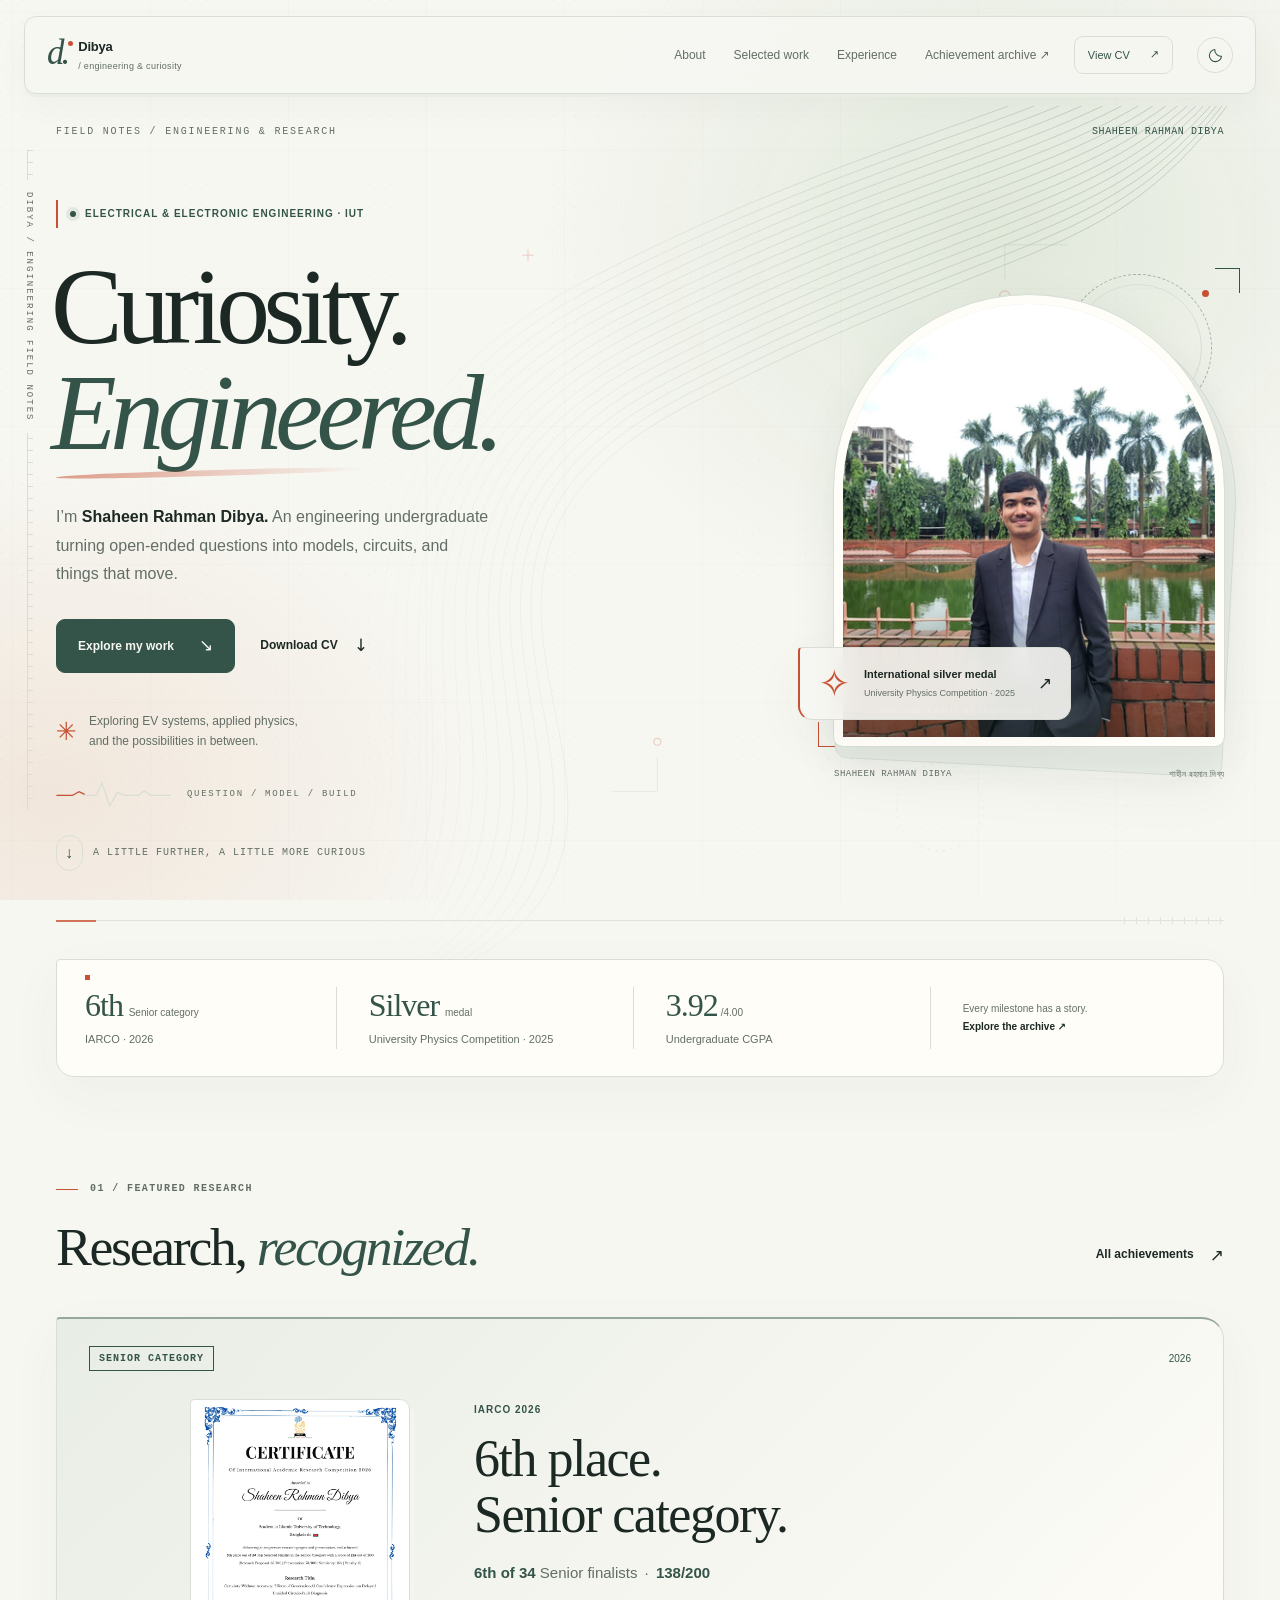
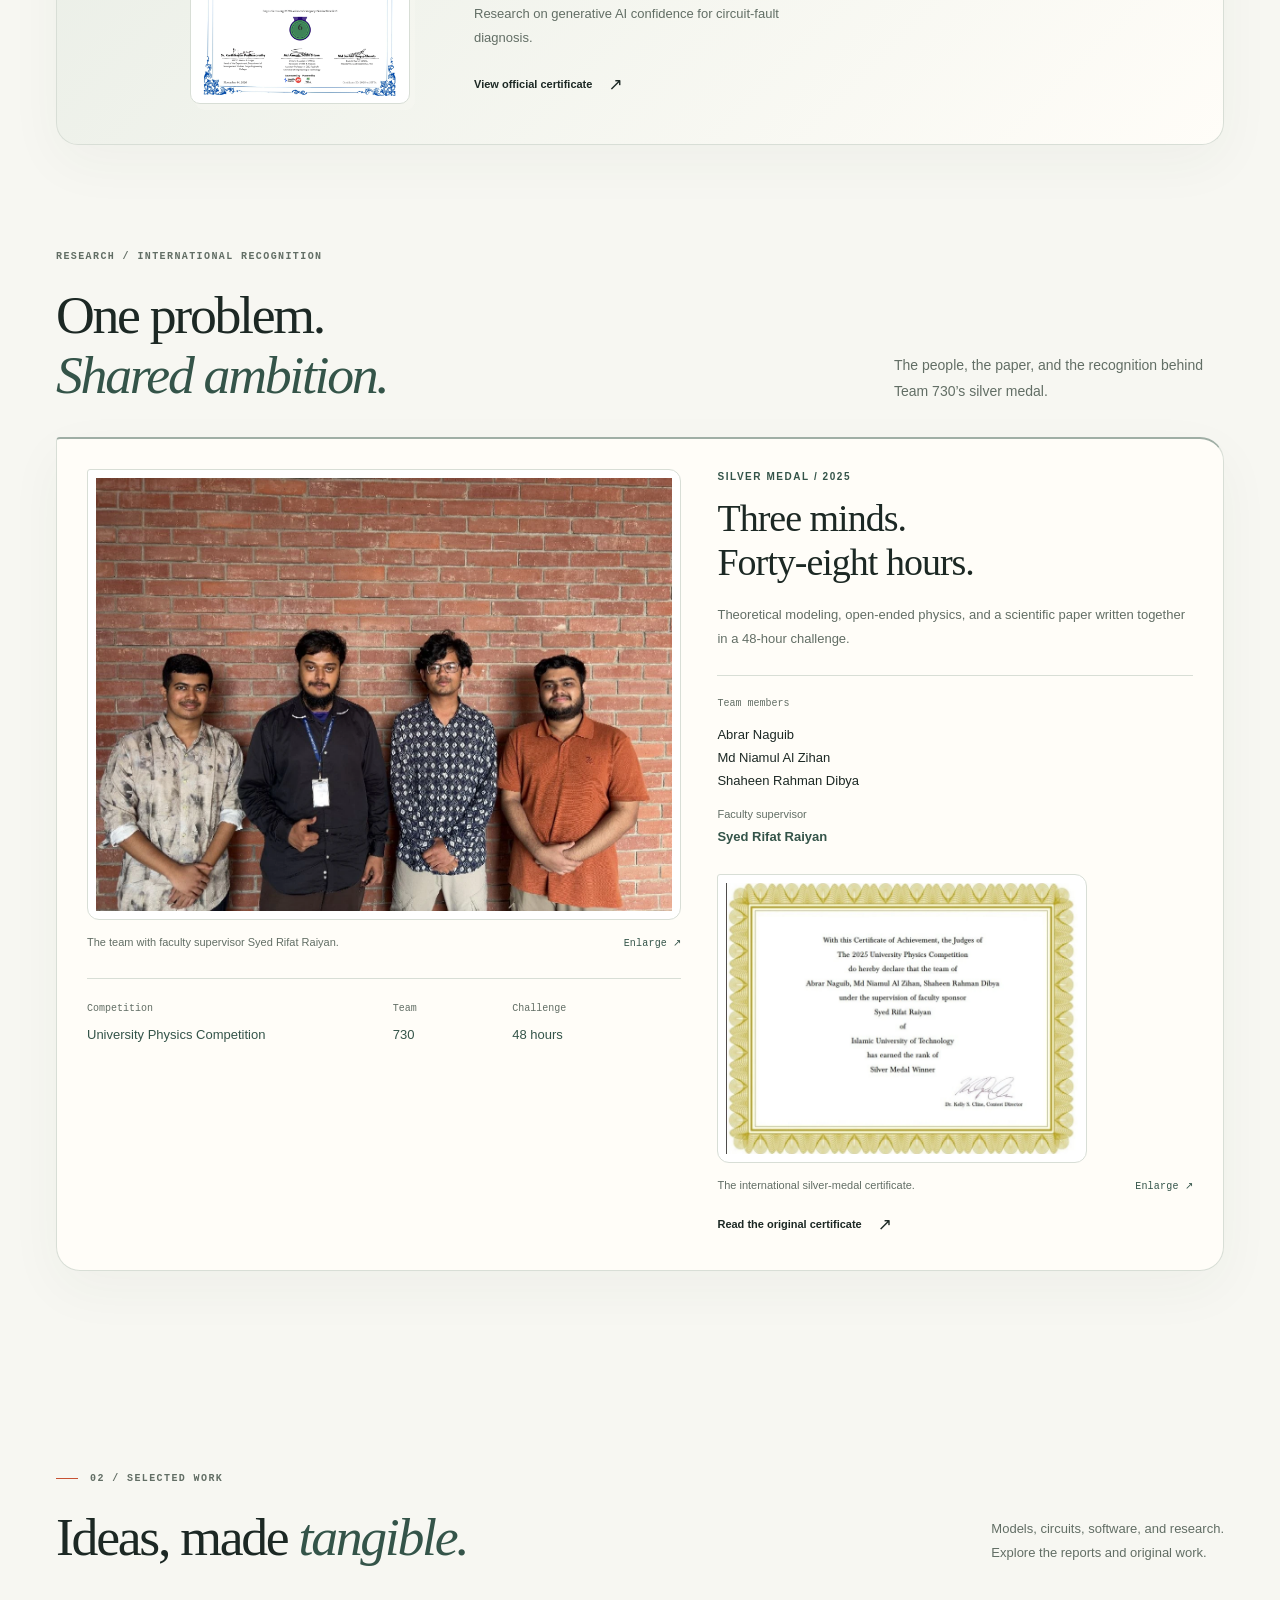
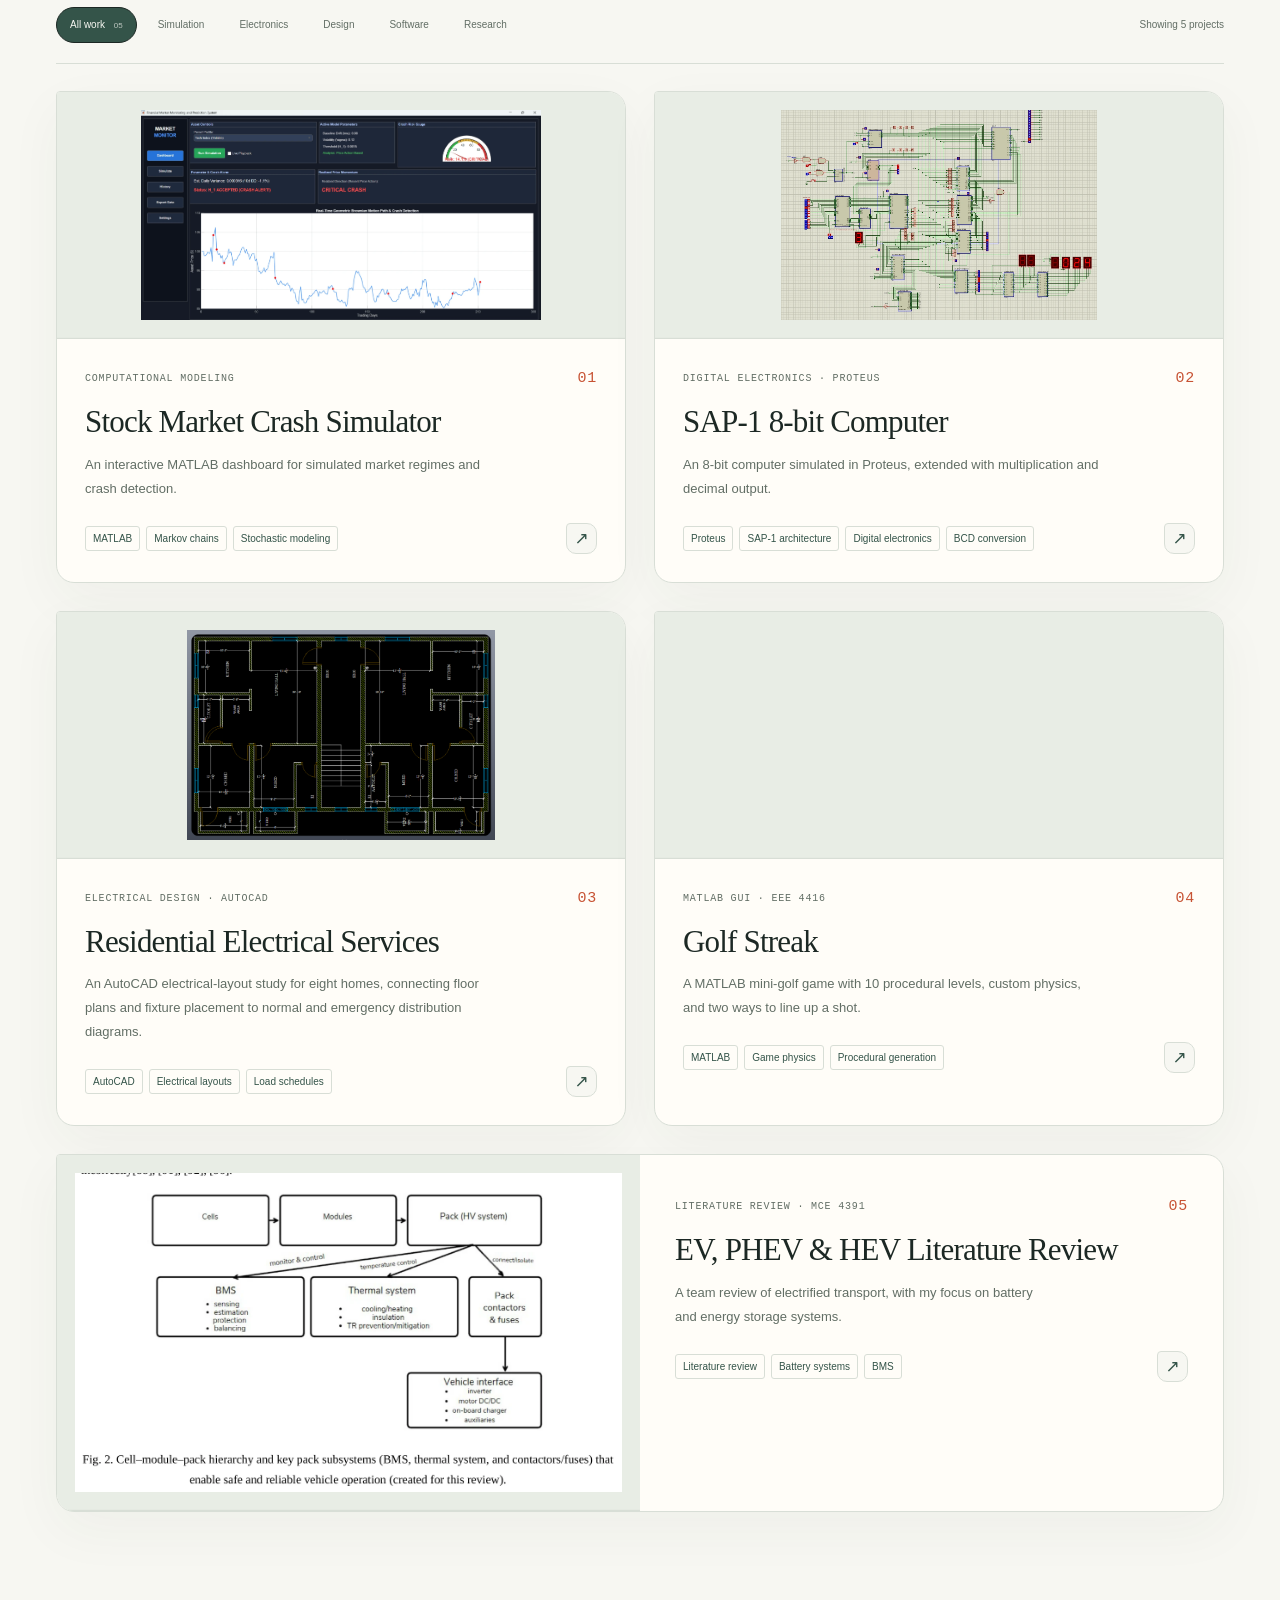
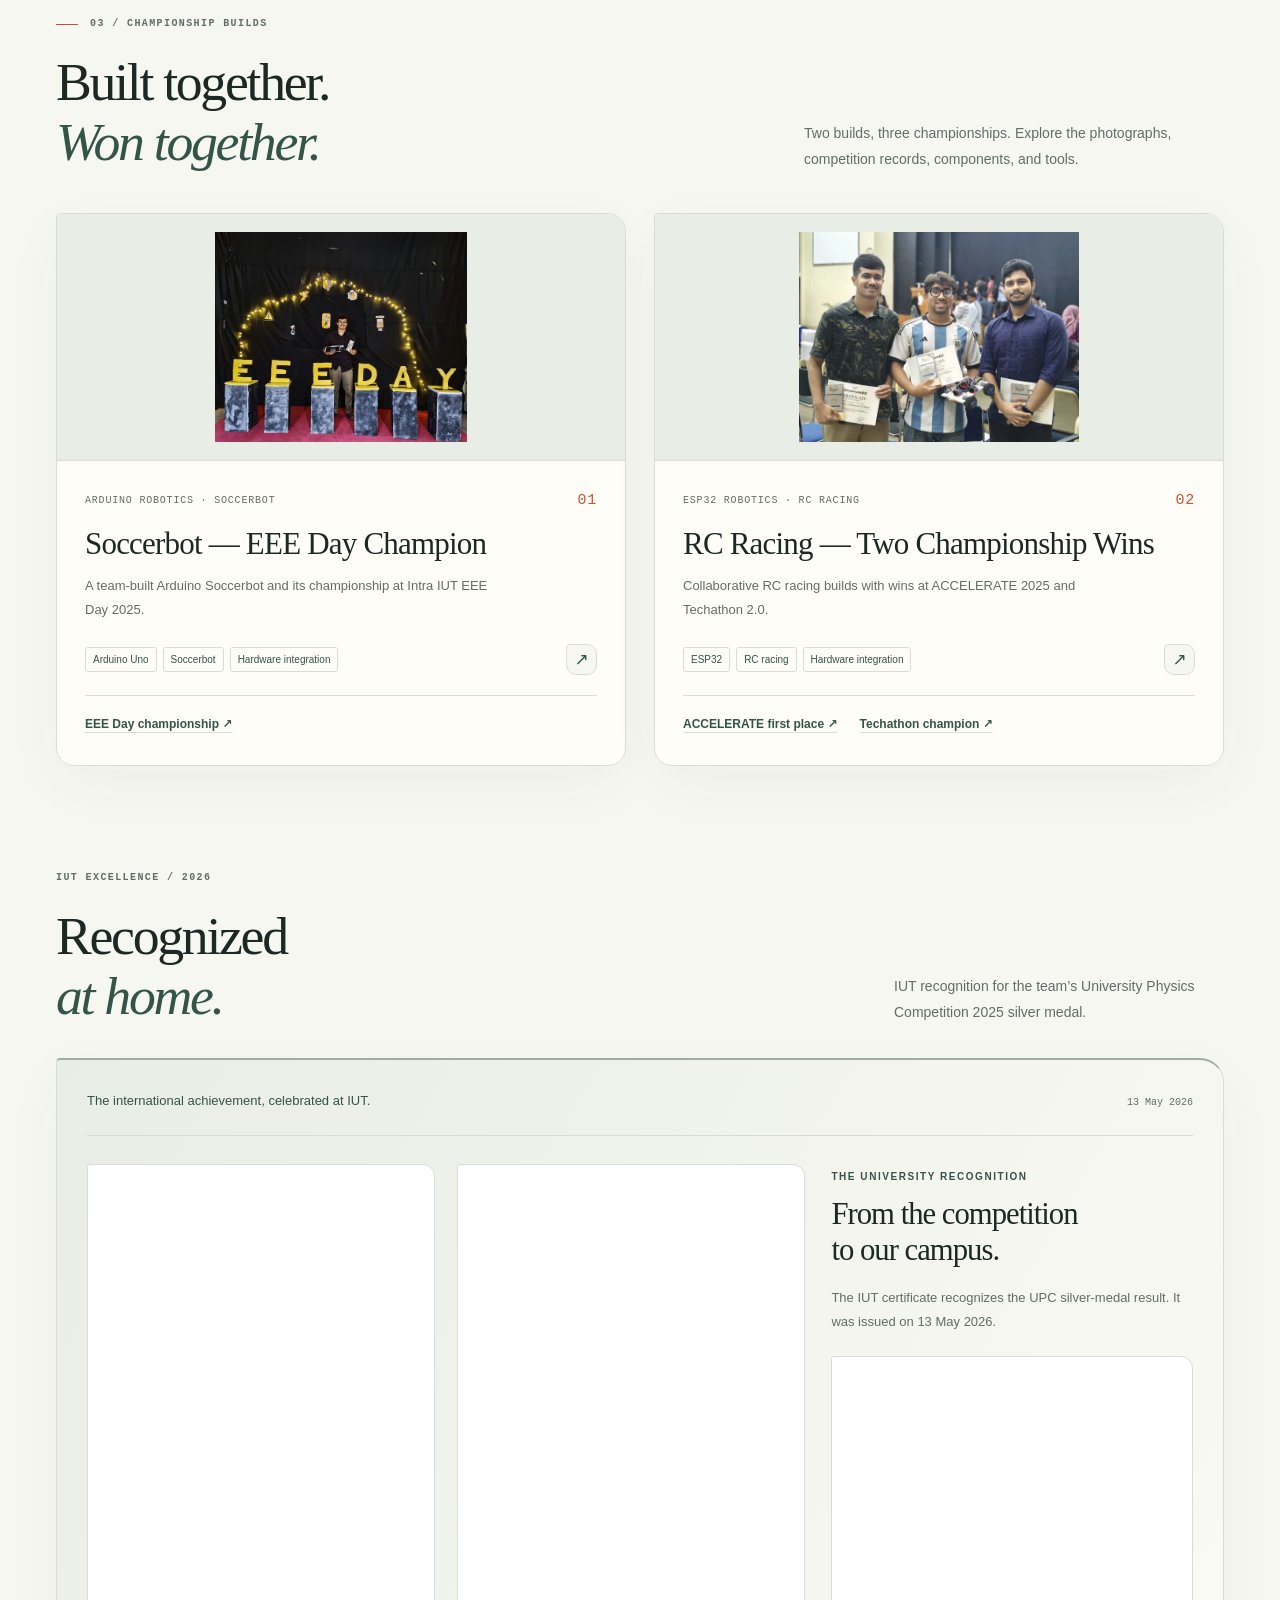
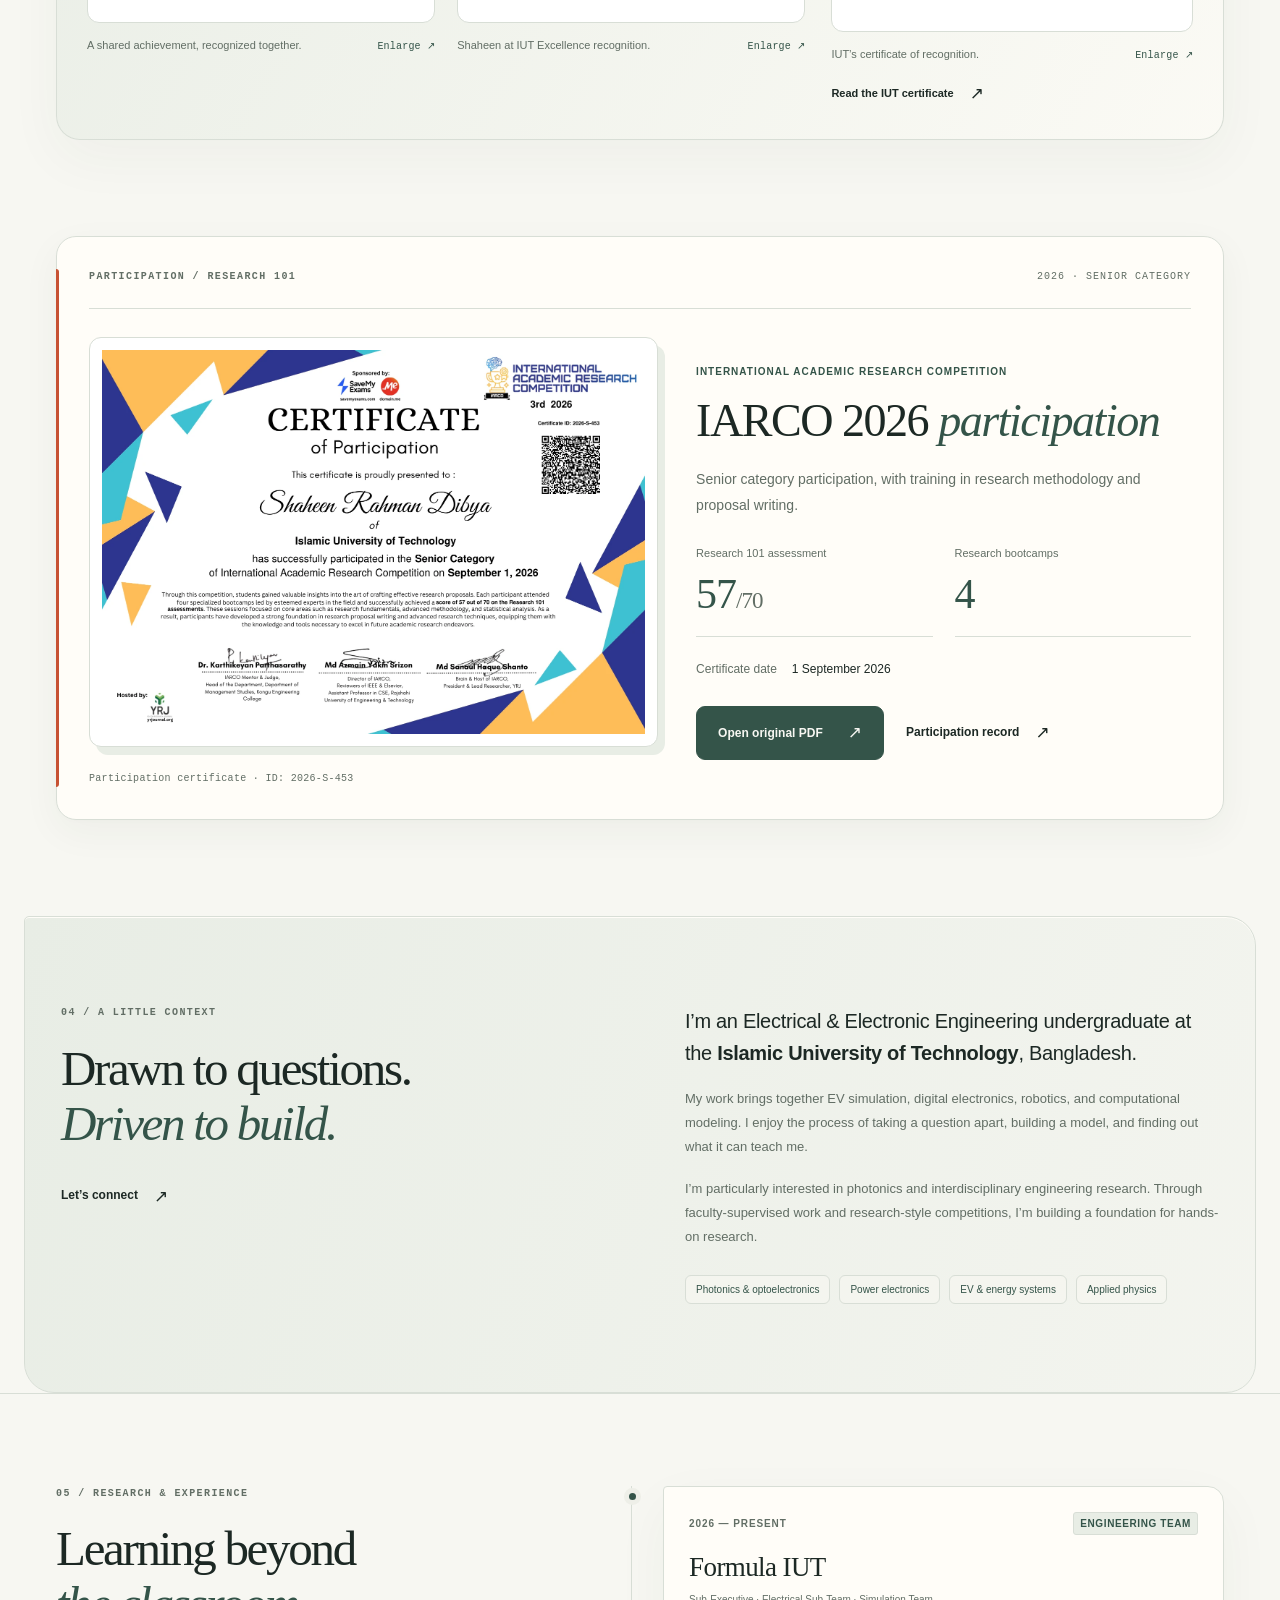
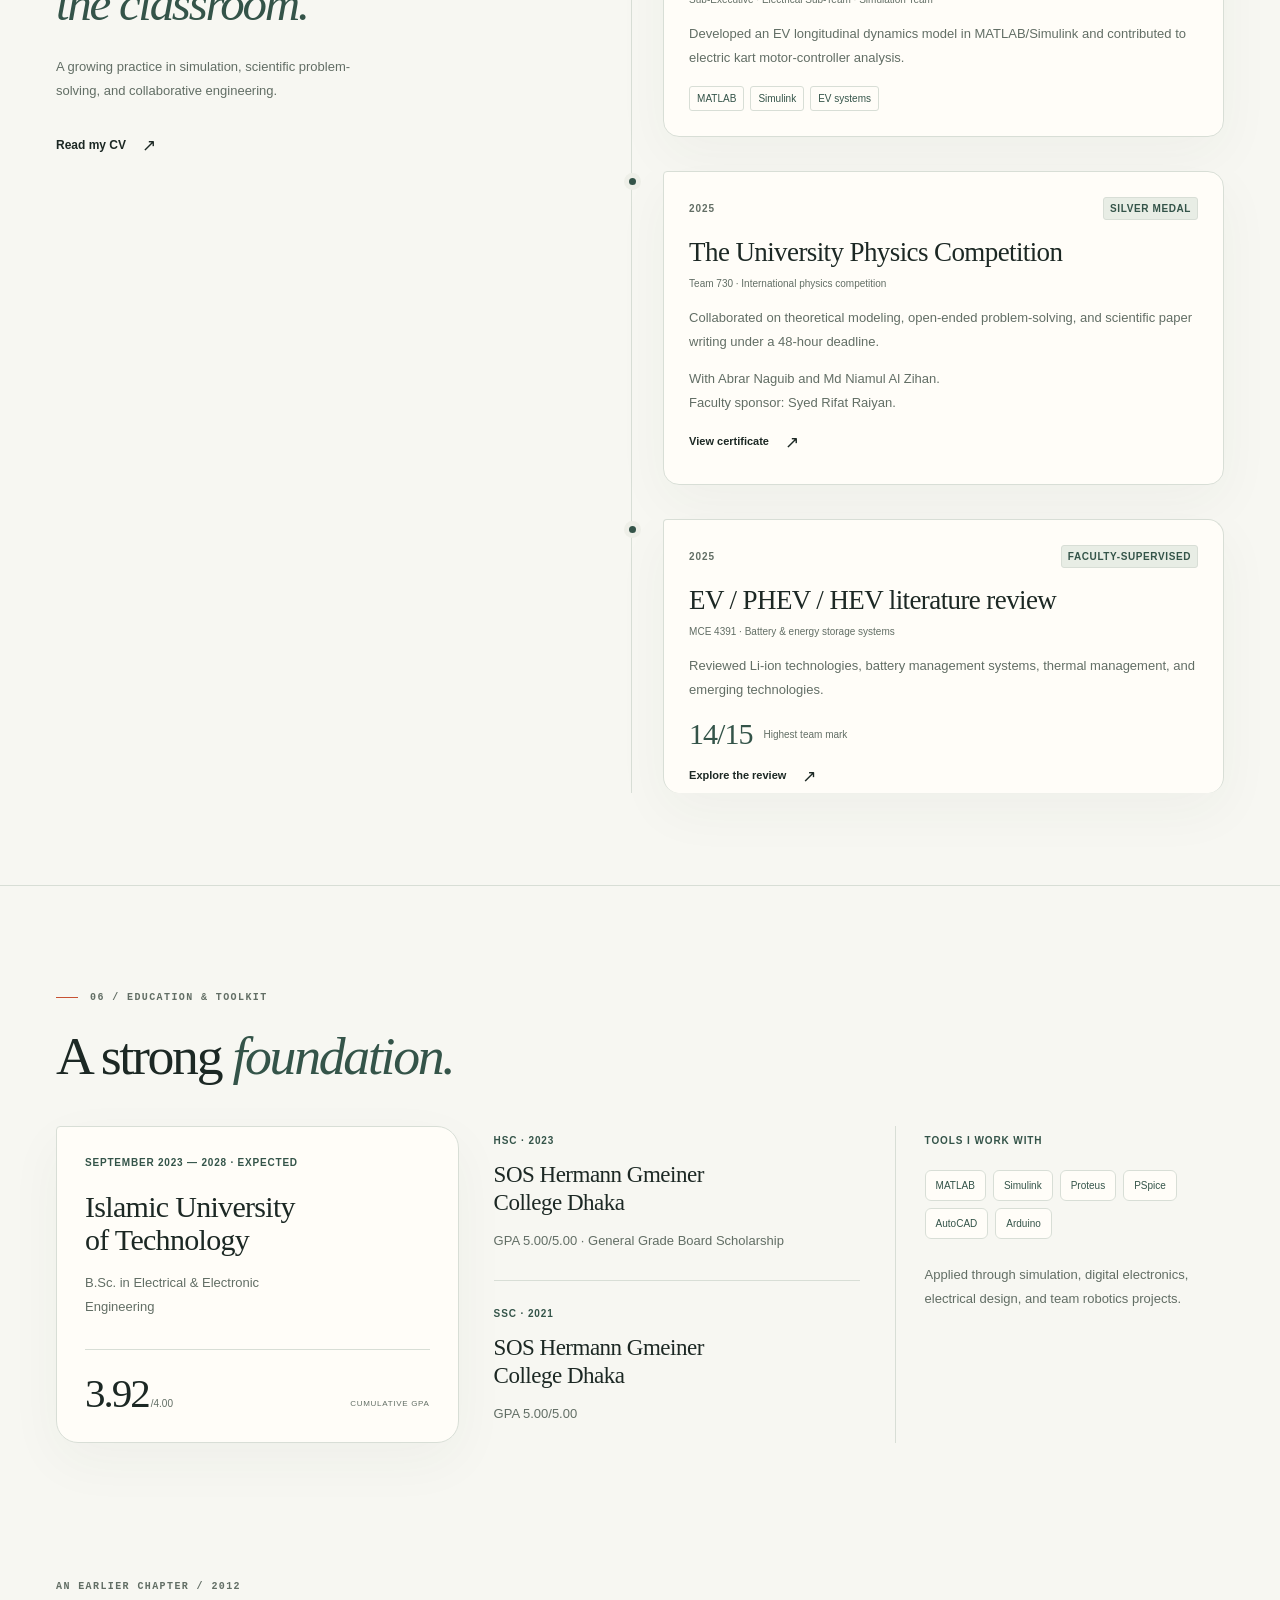
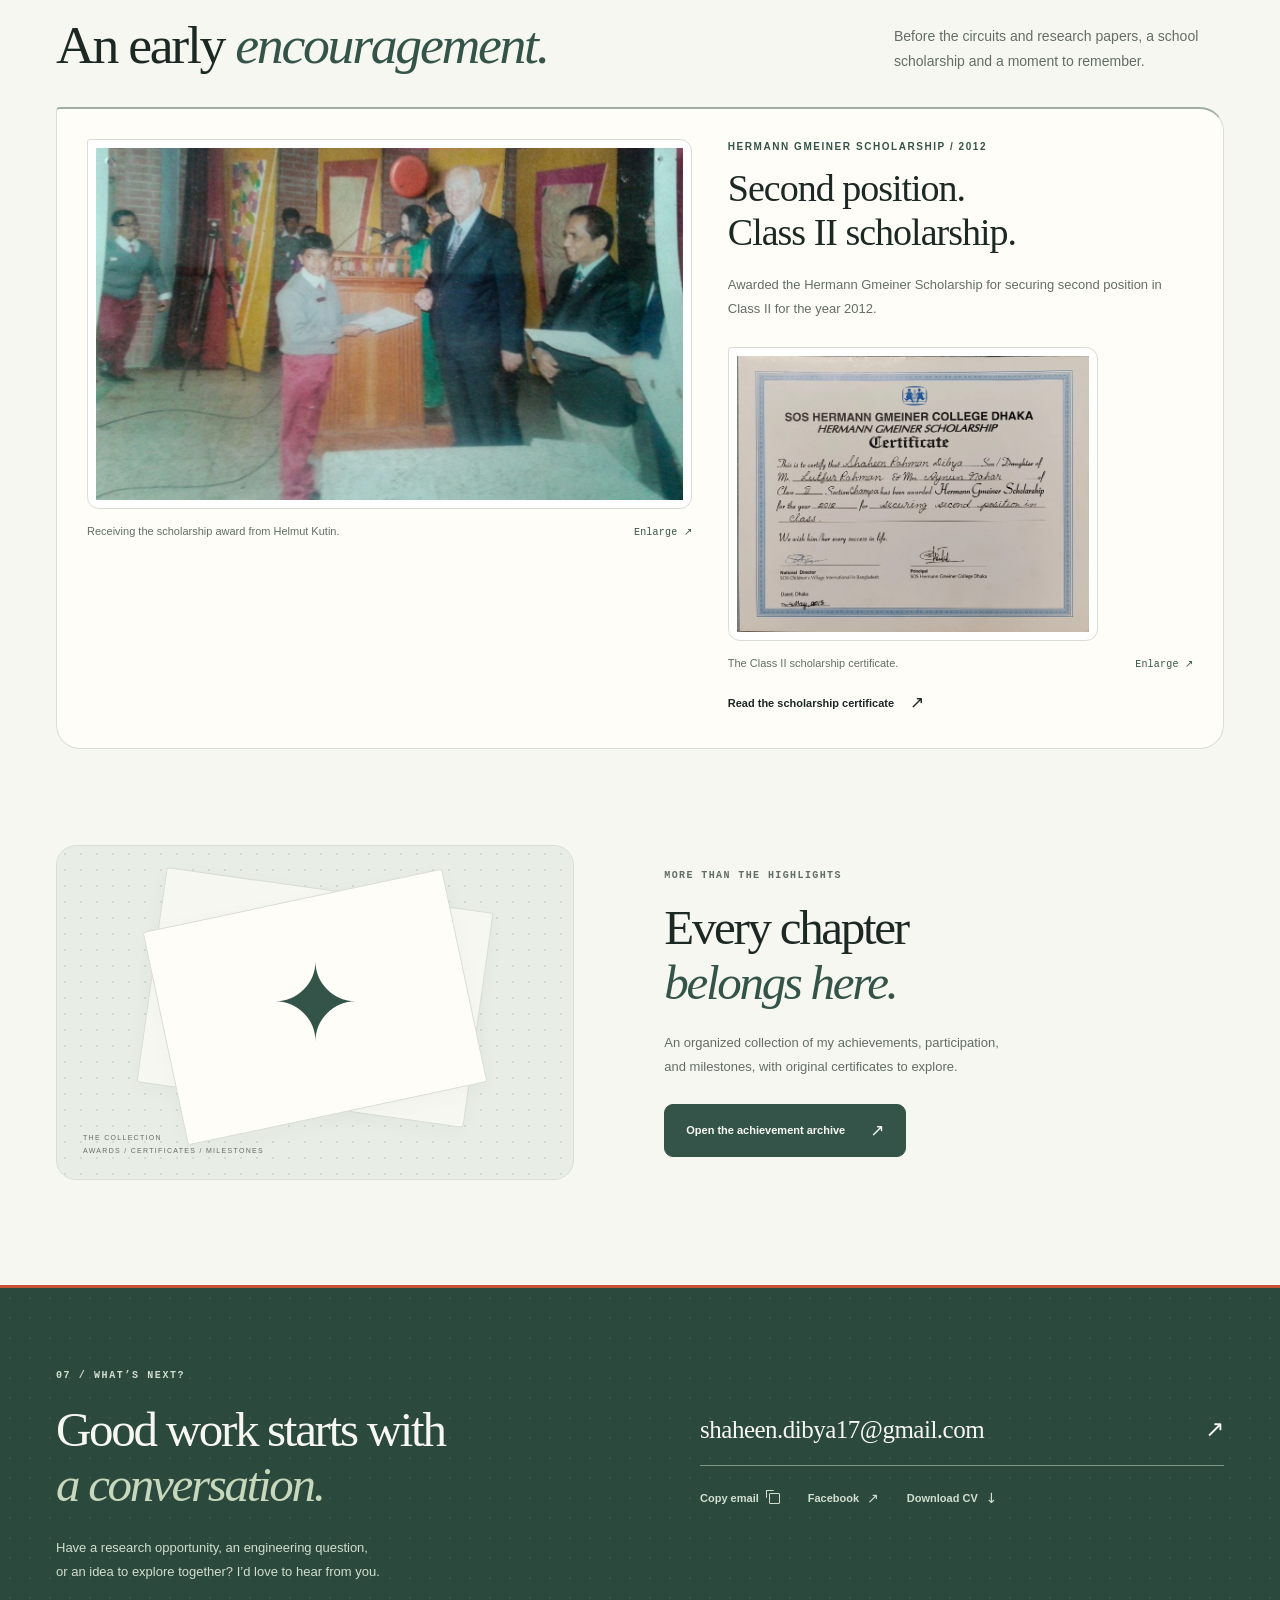
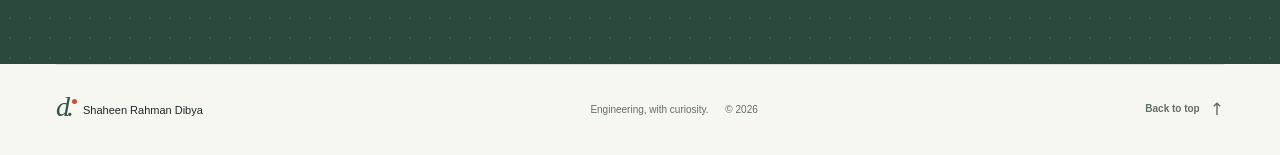
==== commit 267d9da4: "Update undergraduate CGPA to 3.92" ====
--- a/index.html
+++ b/index.html
@@ -56,7 +56,7 @@
         <span class="portrait-orbit" aria-hidden="true"></span>
       </div>
     </section>
-    <div class="container"><div class="stat-strip" aria-label="At a glance"><div><strong>6th<span> Senior category</span></strong><p>IARCO · 2026</p></div><div><strong>Silver<span> medal</span></strong><p>University Physics Competition · 2025</p></div><div><strong>3.95<span>/4.00</span></strong><p>Undergraduate CGPA</p></div><a href="archive.html">Every milestone has a story.<br><span>Explore the archive ↗</span></a></div></div>
+    <div class="container"><div class="stat-strip" aria-label="At a glance"><div><strong>6th<span> Senior category</span></strong><p>IARCO · 2026</p></div><div><strong>Silver<span> medal</span></strong><p>University Physics Competition · 2025</p></div><div><strong>3.92<span>/4.00</span></strong><p>Undergraduate CGPA</p></div><a href="archive.html">Every milestone has a story.<br><span>Explore the archive ↗</span></a></div></div>
 
     <section id="highlights" class="section container" aria-labelledby="highlights-title">
       <div class="section-heading"><div><p class="section-label">01 / FEATURED RESEARCH</p><h2 id="highlights-title">Research, <em>recognized.</em></h2></div><a class="text-link" href="archive.html">All achievements <span aria-hidden="true">↗</span></a></div>
@@ -191,7 +191,7 @@
 
     <section id="experience" class="experience-section"><div class="container experience-grid"><div class="experience-intro"><p class="section-label">05 / RESEARCH & EXPERIENCE</p><h2>Learning beyond<br><em>the classroom.</em></h2><p>A growing practice in simulation, scientific problem-solving, and collaborative engineering.</p><a class="text-link" href="assets/documents/cv.pdf" target="_blank" rel="noopener">Read my CV <span aria-hidden="true">↗</span></a></div><div class="timeline"><article><div class="timeline-top"><span class="timeline-date">2026 — PRESENT</span><span class="tag">ENGINEERING TEAM</span></div><h3>Formula IUT</h3><p class="timeline-role">Sub-Executive · Electrical Sub-Team · Simulation Team</p><p>Developed an EV longitudinal dynamics model in MATLAB/Simulink and contributed to electric kart motor-controller analysis.</p><div class="tool-tags"><span>MATLAB</span><span>Simulink</span><span>EV systems</span></div></article><article><div class="timeline-top"><span class="timeline-date">2025</span><span class="tag">SILVER MEDAL</span></div><h3>The University Physics Competition</h3><p class="timeline-role">Team 730 · International physics competition</p><p>Collaborated on theoretical modeling, open-ended problem-solving, and scientific paper writing under a 48-hour deadline.</p><p class="timeline-detail">With Abrar Naguib and Md Niamul Al Zihan.<br>Faculty sponsor: Syed Rifat Raiyan.</p><a class="text-link" href="archive.html?search=University%20Physics">View certificate <span aria-hidden="true">↗</span></a></article><article><div class="timeline-top"><span class="timeline-date">2025</span><span class="tag">FACULTY-SUPERVISED</span></div><h3>EV / PHEV / HEV literature review</h3><p class="timeline-role">MCE 4391 · Battery & energy storage systems</p><p>Reviewed Li-ion technologies, battery management systems, thermal management, and emerging technologies.</p><p class="review-score"><strong>14/15</strong><span>Highest team mark</span></p><a class="text-link" href="project.html?project=ev-literature-review">Explore the review <span aria-hidden="true">↗</span></a></article></div></div></section>
 
-    <section id="education" class="section container" aria-labelledby="education-title"><div class="section-heading"><div><p class="section-label">06 / EDUCATION & TOOLKIT</p><h2 id="education-title">A strong <em>foundation.</em></h2></div></div><div class="education-grid"><article class="education-primary"><p class="eyebrow">SEPTEMBER 2023 — 2028 · EXPECTED</p><h3>Islamic University<br>of Technology</h3><p>B.Sc. in Electrical & Electronic Engineering</p><div class="education-grade"><strong>3.95<span>/4.00</span></strong><span>CUMULATIVE GPA</span></div></article><div class="education-secondary"><article><p class="eyebrow">HSC · 2023</p><h3>SOS Hermann Gmeiner College Dhaka</h3><p>GPA 5.00/5.00 · General Grade Board Scholarship</p></article><article><p class="eyebrow">SSC · 2021</p><h3>SOS Hermann Gmeiner College Dhaka</h3><p>GPA 5.00/5.00</p></article></div><div class="toolkit"><p class="eyebrow">TOOLS I WORK WITH</p><div><span>MATLAB</span><span>Simulink</span><span>Proteus</span><span>PSpice</span><span>AutoCAD</span><span>Arduino</span></div><p>Applied through simulation, digital electronics, electrical design, and team robotics projects.</p></div></div></section>
+    <section id="education" class="section container" aria-labelledby="education-title"><div class="section-heading"><div><p class="section-label">06 / EDUCATION & TOOLKIT</p><h2 id="education-title">A strong <em>foundation.</em></h2></div></div><div class="education-grid"><article class="education-primary"><p class="eyebrow">SEPTEMBER 2023 — 2028 · EXPECTED</p><h3>Islamic University<br>of Technology</h3><p>B.Sc. in Electrical & Electronic Engineering</p><div class="education-grade"><strong>3.92<span>/4.00</span></strong><span>CUMULATIVE GPA</span></div></article><div class="education-secondary"><article><p class="eyebrow">HSC · 2023</p><h3>SOS Hermann Gmeiner College Dhaka</h3><p>GPA 5.00/5.00 · General Grade Board Scholarship</p></article><article><p class="eyebrow">SSC · 2021</p><h3>SOS Hermann Gmeiner College Dhaka</h3><p>GPA 5.00/5.00</p></article></div><div class="toolkit"><p class="eyebrow">TOOLS I WORK WITH</p><div><span>MATLAB</span><span>Simulink</span><span>Proteus</span><span>PSpice</span><span>AutoCAD</span><span>Arduino</span></div><p>Applied through simulation, digital electronics, electrical design, and team robotics projects.</p></div></div></section>
 
     <section id="class-ii-scholarship" class="section container recognition-showcase recognition-early" aria-labelledby="class-ii-scholarship-title">
       <div class="recognition-section-heading"><div><p class="section-label">AN EARLIER CHAPTER / 2012</p><h2 id="class-ii-scholarship-title">An early <em>encouragement.</em></h2></div><p class="recognition-heading-note">Before the circuits and research papers, a school scholarship and a moment to remember.</p></div>
